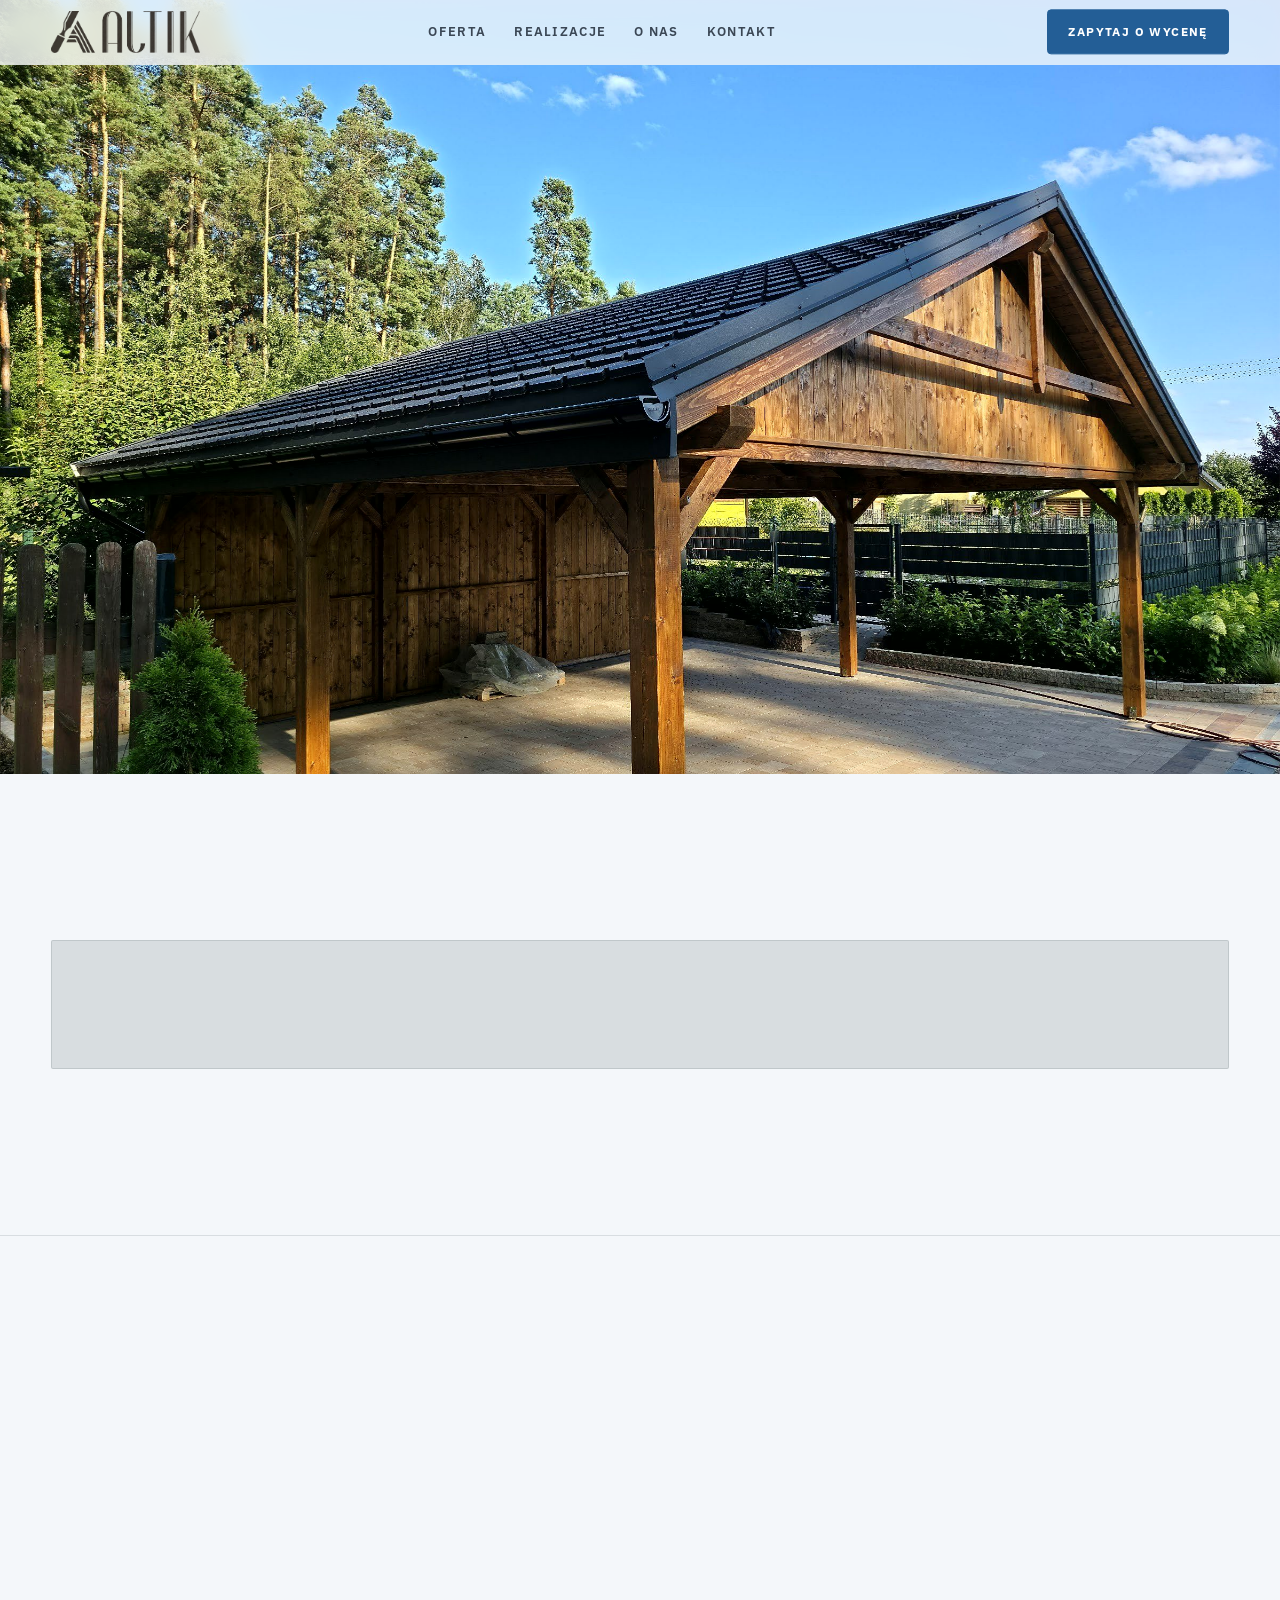
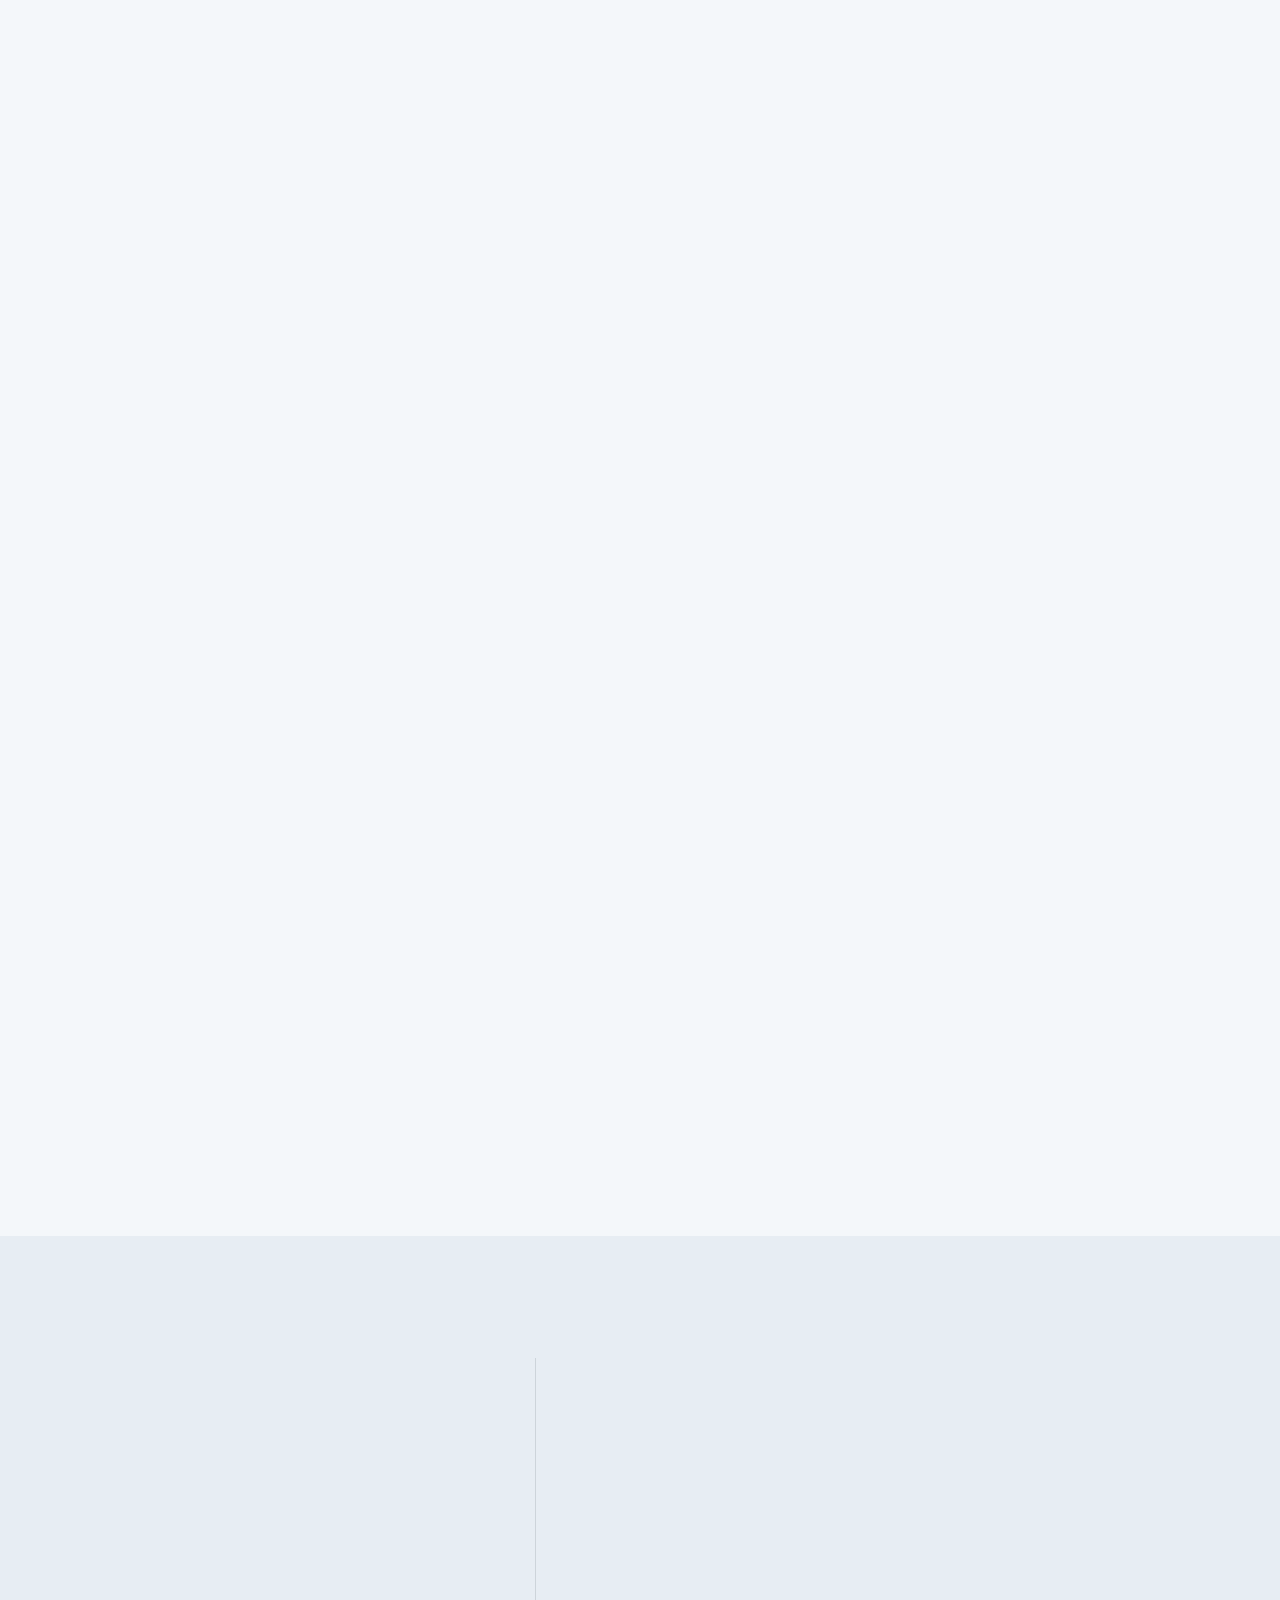
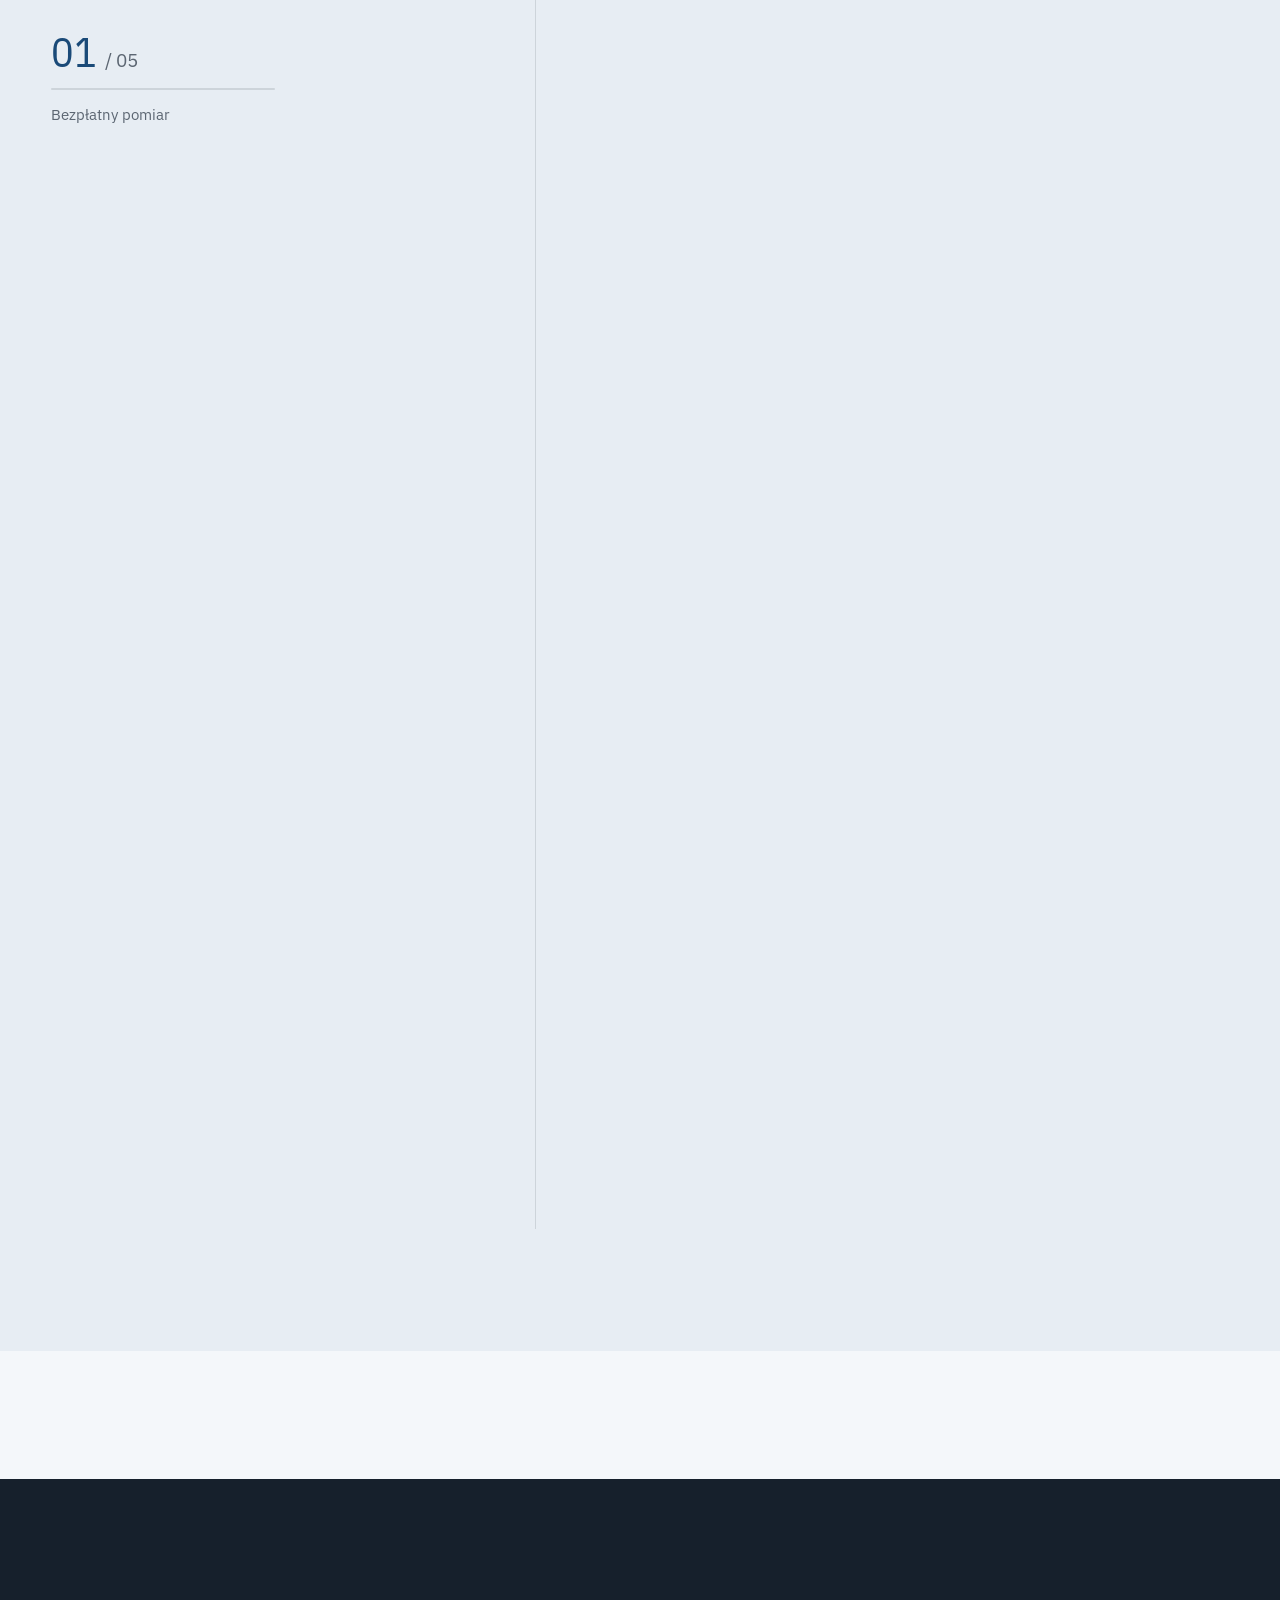
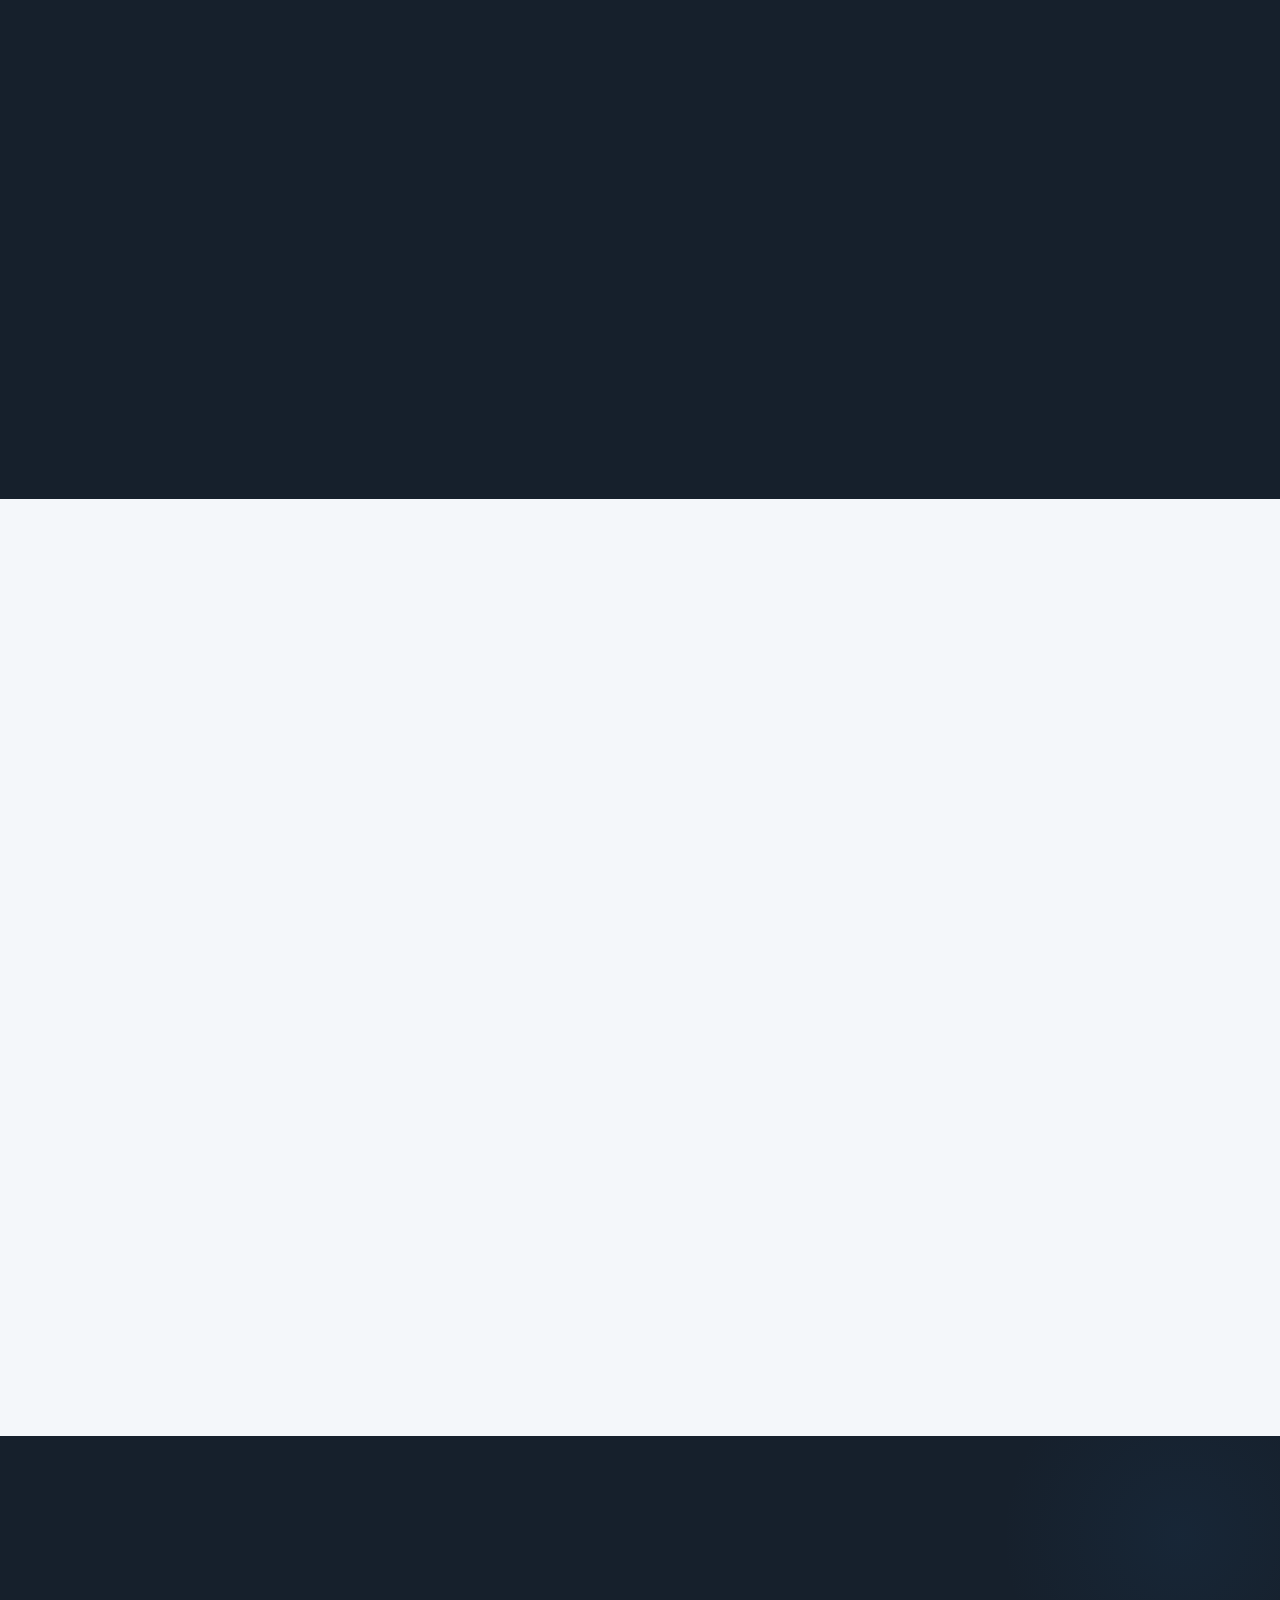
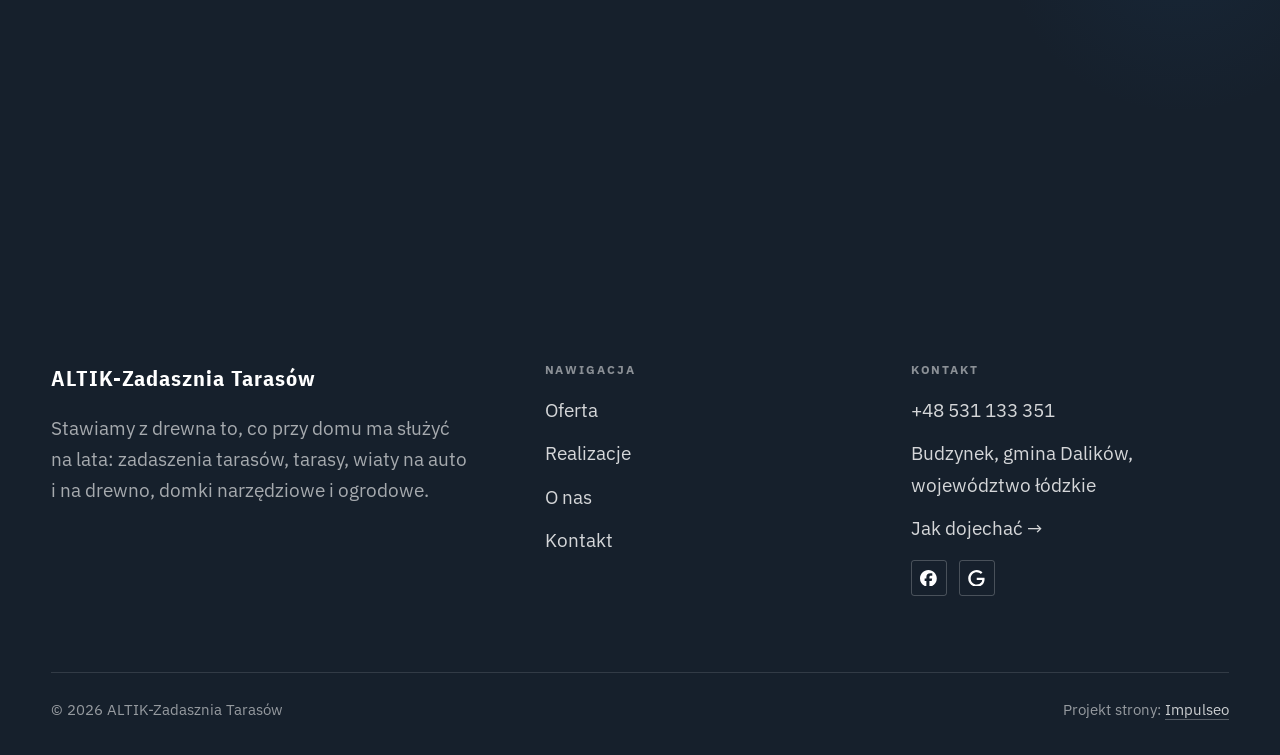
==== index.html @ 8122c3f2 "Strona demo: altik-zadasznia-tarasow" ====
<!DOCTYPE html>
<html lang="pl">
<head>
<meta charset="UTF-8">
<meta name="viewport" content="width=device-width, initial-scale=1.0">
<title>ALTIK-Zadasznia Tarasów - drewniane zadaszenia tarasów, wiaty i domki · Dalików</title>
<meta name="description" content="ALTIK - drewniane zadaszenia tarasów, tarasy, wiaty, domki narzędziowe i ogrodowe. Konstrukcje z drewna stawiane na miejscu. Budzynek, gmina Dalików, województwo łódzkie. Telefon 531 133 351.">
<link rel="canonical" href="https://kris20032.github.io/altik-zadasznia-tarasow/">
<meta name="robots" content="noindex, nofollow">
<meta property="og:type" content="website">
<meta property="og:locale" content="pl_PL">
<meta property="og:site_name" content="ALTIK-Zadasznia Tarasów">
<meta property="og:title" content="ALTIK-Zadasznia Tarasów - drewniane zadaszenia tarasów, wiaty i domki · Dalików">
<meta property="og:description" content="ALTIK - drewniane zadaszenia tarasów, tarasy, wiaty, domki narzędziowe i ogrodowe. Konstrukcje z drewna stawiane na miejscu. Budzynek, gmina Dalików, województwo łódzkie. Telefon 531 133 351.">
<meta property="og:url" content="https://kris20032.github.io/altik-zadasznia-tarasow/">
<meta property="og:image" content="https://kris20032.github.io/altik-zadasznia-tarasow/img/og.jpg">
<meta property="og:image:width" content="1200">
<meta property="og:image:height" content="630">
<meta name="twitter:card" content="summary_large_image">
<script type="application/ld+json">{"@context": "https://schema.org", "@type": "LocalBusiness", "name": "ALTIK-Zadasznia Tarasów", "url": "https://kris20032.github.io/altik-zadasznia-tarasow/", "telephone": "+48531133351", "image": "https://kris20032.github.io/altik-zadasznia-tarasow/img/og.jpg", "areaServed": "Dalików", "sameAs": ["https://www.facebook.com/profile.php?id=61560947844599", "https://www.google.com/maps/place/ALTIK-Zadasznia+Taras%C3%B3w/data=!4m2!3m1!1s0x21ed0c8a15a87baf:0x39200f7d94e8aa89"]}</script>
<link rel="preconnect" href="https://fonts.googleapis.com">
<link rel="preconnect" href="https://fonts.gstatic.com" crossorigin>
<link href="https://fonts.googleapis.com/css2?family=IBM+Plex+Sans+Condensed:wght@500;600;700&family=IBM+Plex+Sans:wght@400;500;600&display=swap" rel="stylesheet">
<link rel="stylesheet" href="assets/styles.css?v=235c1243">
</head>
<body>

<header class="nav">
  <div class="wrap nav-inner">
    <a class="brand brand-has-logo" href="index.html"><img class="brand-logo" src="img/logo.png" alt="ALTIK-Zadasznia Tarasów" width="791" height="224" decoding="async"></a>
    <nav class="nav-links">
      <a href="oferta.html">Oferta</a>
      <a href="realizacje.html">Realizacje</a>
      <a href="o-nas.html">O nas</a>
      <a href="kontakt.html">Kontakt</a>
      <a href="kontakt.html" class="btn btn-accent">Zapytaj o wycenę</a>
    </nav>
    <button class="nav-toggle" aria-label="Menu"><span></span><span></span><span></span></button>
  </div>
</header>

<main>
<section class="hero-dom">
  <img class="hd-bg" src="img/hero.jpg" fetchpriority="high" data-rotate="img/g1.jpg" alt="ALTIK-Zadasznia Tarasów" width="2400" height="1450">
  <div class="wrap">
    <div class="hd-panel reveal">
      <span class="hd-tick" aria-hidden="true"></span>
      <span class="hd-kicker">Konstrukcje drewniane · Dalików</span>
      <h1 class="hd-claim">Drewniane zadaszenia tarasów i wiaty</h1>
      <ul class="hd-tags"><li>Konstrukcje z drewna</li><li>Montaż na miejscu</li><li>Na wymiar</li></ul>
      <div class="hd-actions">
        <a href="kontakt.html" class="btn btn-accent">Zapytaj o wycenę <span class="arr">→</span></a>
        <a href="tel:+48531133351" class="btn btn-ghost">Zadzwoń +48 531 133 351</a>
      </div>
      <p class="hd-rating"><span class="g-badge"><svg class="gb-ico" viewBox="0 0 24 24" width="18" height="18" aria-hidden="true"><path fill="#4285F4" d="M22.56 12.25c0-.78-.07-1.53-.2-2.25H12v4.26h5.92c-.26 1.37-1.04 2.53-2.21 3.31v2.77h3.57c2.08-1.92 3.28-4.74 3.28-8.09z"/><path fill="#34A853" d="M12 23c2.97 0 5.46-.98 7.28-2.66l-3.57-2.77c-.98.66-2.23 1.06-3.71 1.06-2.86 0-5.29-1.93-6.16-4.53H2.18v2.84C3.99 20.53 7.7 23 12 23z"/><path fill="#FBBC05" d="M5.84 14.09c-.22-.66-.35-1.36-.35-2.09s.13-1.43.35-2.09V7.07H2.18C1.43 8.55 1 10.22 1 12s.43 3.45 1.18 4.93l2.85-2.22.81-.62z"/><path fill="#EA4335" d="M12 5.38c1.62 0 3.06.56 4.21 1.64l3.15-3.15C17.45 2.09 14.97 1 12 1 7.7 1 3.99 3.47 2.18 7.07l3.66 2.84c.87-2.6 3.3-4.53 6.16-4.53z"/></svg><b class="gb-ocena">5,0</b><svg class="gb-stars" viewBox="0 0 90 18" width="74" height="14.8" aria-hidden="true"><g fill="currentColor" opacity=".26"><path transform="translate(0,0)" d="M9 1.6l2.2 4.46 4.92.72-3.56 3.47.84 4.9L9 12.74l-4.4 2.31.84-4.9L1.88 6.68l4.92-.72L9 1.6Z"/><path transform="translate(18,0)" d="M9 1.6l2.2 4.46 4.92.72-3.56 3.47.84 4.9L9 12.74l-4.4 2.31.84-4.9L1.88 6.68l4.92-.72L9 1.6Z"/><path transform="translate(36,0)" d="M9 1.6l2.2 4.46 4.92.72-3.56 3.47.84 4.9L9 12.74l-4.4 2.31.84-4.9L1.88 6.68l4.92-.72L9 1.6Z"/><path transform="translate(54,0)" d="M9 1.6l2.2 4.46 4.92.72-3.56 3.47.84 4.9L9 12.74l-4.4 2.31.84-4.9L1.88 6.68l4.92-.72L9 1.6Z"/><path transform="translate(72,0)" d="M9 1.6l2.2 4.46 4.92.72-3.56 3.47.84 4.9L9 12.74l-4.4 2.31.84-4.9L1.88 6.68l4.92-.72L9 1.6Z"/></g><clipPath id="gs1000"><rect x="0" y="0" width="90.0" height="18"/></clipPath><g fill="#FBBC04" clip-path="url(#gs1000)"><path transform="translate(0,0)" d="M9 1.6l2.2 4.46 4.92.72-3.56 3.47.84 4.9L9 12.74l-4.4 2.31.84-4.9L1.88 6.68l4.92-.72L9 1.6Z"/><path transform="translate(18,0)" d="M9 1.6l2.2 4.46 4.92.72-3.56 3.47.84 4.9L9 12.74l-4.4 2.31.84-4.9L1.88 6.68l4.92-.72L9 1.6Z"/><path transform="translate(36,0)" d="M9 1.6l2.2 4.46 4.92.72-3.56 3.47.84 4.9L9 12.74l-4.4 2.31.84-4.9L1.88 6.68l4.92-.72L9 1.6Z"/><path transform="translate(54,0)" d="M9 1.6l2.2 4.46 4.92.72-3.56 3.47.84 4.9L9 12.74l-4.4 2.31.84-4.9L1.88 6.68l4.92-.72L9 1.6Z"/><path transform="translate(72,0)" d="M9 1.6l2.2 4.46 4.92.72-3.56 3.47.84 4.9L9 12.74l-4.4 2.31.84-4.9L1.88 6.68l4.92-.72L9 1.6Z"/></g></svg><span class="gb-txt">w Google</span></span></p>
    </div>
  </div>
</section>
<section class="dom-statband">
  <div class="wrap">
    <div class="dom-stats">
      <div class="dom-stat reveal"><div class="ds-num">Zadaszenia</div><div class="ds-lab">tarasów i wejść</div></div>
      <div class="dom-stat reveal"><div class="ds-num">Wiaty</div><div class="ds-lab">na auto i drewno</div></div>
      <div class="dom-stat reveal"><div class="ds-num">Domki</div><div class="ds-lab">narzędziowe i ogrodowe</div></div>
      <div class="dom-stat reveal"><div class="ds-num">Tarasy</div><div class="ds-lab">z desek, ze schodami</div></div>
    </div>
  </div>
</section>
<section class="dom-products" id="produkty">
  <div class="wrap">
    <div class="head reveal">
      <span class="eyebrow">Co budujemy</span>
      <h2>Konstrukcje z drewna przy domu i w ogrodzie</h2>
      <p>Każdą konstrukcję robimy na wymiar miejsca: inaczej stawia się zadaszenie przy nowym domu, inaczej przy starszej ścianie. Zadzwoń, opisz, co chcesz osłonić albo postawić, a podpowiemy rozwiązanie i przygotujemy wycenę.</p>
    </div>
    <div class="dom-grid">
      <article class="dom-card reveal">
        <figure class="dom-card__img"><img src="img/g2.jpg" alt="Domki narzędziowe i ogrodowe" loading="lazy" width="1720" height="1260" decoding="async"></figure>
        <div class="dom-card__body">
          <h3 class="dom-card__name">Domki narzędziowe i ogrodowe</h3>
          <p class="dom-card__tag">Drewniane domki z oknem i dwuskrzydłowymi drzwiami, na kostce albo na fundamencie. Miejsce na kosiarkę, rowery i narzędzia.</p>
          <a class="dom-card__link" href="kontakt.html">Zapytaj o wycenę <span class="arr">→</span></a>
        </div>
      </article>
      <article class="dom-card reveal">
        <figure class="dom-card__img"><img src="img/g3.jpg" alt="Zadaszenia tarasów" loading="lazy" width="1800" height="1350" decoding="async"></figure>
        <div class="dom-card__body">
          <h3 class="dom-card__name">Zadaszenia tarasów</h3>
          <p class="dom-card__tag">Drewniana konstrukcja z dachem krytym jak dom albo z pokryciem z poliwęglanu. Z bocznymi ściankami z desek, gdy taras ma być osłonięty od wiatru.</p>
          <a class="dom-card__link" href="kontakt.html">Zapytaj o wycenę <span class="arr">→</span></a>
        </div>
      </article>
      <article class="dom-card reveal">
        <figure class="dom-card__img"><img src="img/g4.jpg" alt="Zadaszenia wejść i schodów" loading="lazy" width="1800" height="1350" decoding="async"></figure>
        <div class="dom-card__body">
          <h3 class="dom-card__name">Zadaszenia wejść i schodów</h3>
          <p class="dom-card__tag">Daszki nad drzwiami i schodami z drewna, z osłoną z desek po bokach.</p>
          <a class="dom-card__link" href="kontakt.html">Zapytaj o wycenę <span class="arr">→</span></a>
        </div>
      </article>
      <article class="dom-card reveal">
        <figure class="dom-card__img"><img src="img/g5.jpg" alt="Pergole z poliwęglanem" loading="lazy" width="1684" height="1212" decoding="async"></figure>
        <div class="dom-card__body">
          <h3 class="dom-card__name">Pergole z poliwęglanem</h3>
          <p class="dom-card__tag">Lekkie drewniane zadaszenia z pokryciem z poliwęglanu, z balustradą z krzyżulców.</p>
          <a class="dom-card__link" href="kontakt.html">Zapytaj o wycenę <span class="arr">→</span></a>
        </div>
      </article>
      <article class="dom-card reveal">
        <figure class="dom-card__img"><img src="img/g6.jpg" alt="Wiaty na auto i na drewno" loading="lazy" width="1720" height="1260" decoding="async"></figure>
        <div class="dom-card__body">
          <h3 class="dom-card__name">Wiaty na auto i na drewno</h3>
          <p class="dom-card__tag">Wiaty dwuspadowe z drewna z pokryciem dachowym dobranym do domu. Także wiaty na drewno przy domku.</p>
          <a class="dom-card__link" href="kontakt.html">Zapytaj o wycenę <span class="arr">→</span></a>
        </div>
      </article>
      <article class="dom-card reveal">
        <figure class="dom-card__img"><img src="img/g7.jpg" alt="Tarasy drewniane" loading="lazy" width="1800" height="1350" decoding="async"></figure>
        <div class="dom-card__body">
          <h3 class="dom-card__name">Tarasy drewniane</h3>
          <p class="dom-card__tag">Tarasy z desek przy domu, ze schodami i balustradą, także razem z zadaszeniem.</p>
          <a class="dom-card__link" href="kontakt.html">Zapytaj o wycenę <span class="arr">→</span></a>
        </div>
      </article>
    </div>
    <div style="margin-top:var(--space-7)" class="reveal"><a href="oferta.html" class="btn btn-ghost">Pełna oferta <span class="arr">→</span></a></div>
  </div>
</section>
<section class="proces proces-os dom">
  <div class="wrap proc-grid">
    <div class="proc-side">
      <div class="head reveal">
        <span class="eyebrow">Jak to działa</span>
        <h2>Od oględzin po montaż na miejscu</h2>
        <p>Pięć kroków, od pierwszego telefonu do gotowej konstrukcji.</p>
      </div>
      <div class="proc-count" aria-hidden="true"><span class="pc-cur">01</span><span class="pc-all">/ 05</span></div>
      <div class="proc-bar" aria-hidden="true"><i></i></div>
      <p class="proc-now" aria-hidden="true">Bezpłatny pomiar</p>
    </div>
    <ol class="proces-line">
      <li class="reveal"><span class="pno">01</span><h3>Telefon i oględziny</h3><p>Opisujesz, co chcesz postawić. Przyjeżdżamy obejrzeć miejsce i zmierzyć.</p></li>
      <li class="reveal"><span class="pno">02</span><h3>Wycena</h3><p>Ustalamy wymiary, pokrycie dachu i kolor drewna. Podajemy cenę i termin.</p></li>
      <li class="reveal"><span class="pno">03</span><h3>Przygotowanie drewna</h3><p>Docinamy słupy, belki i deski pod wymiar konkretnego miejsca.</p></li>
      <li class="reveal"><span class="pno">04</span><h3>Montaż na miejscu</h3><p>Stawiamy konstrukcję u Ciebie: słupy, belki, dach i osłony z desek.</p></li>
      <li class="reveal"><span class="pno">05</span><h3>Odbiór</h3><p>Oglądamy razem gotową konstrukcję i poprawiamy to, co trzeba.</p></li>
    </ol>
  </div>
</section>
<section class="stopklatka" aria-hidden="true">
  <div class="stk-bg" style="background-image:url(img/about.jpg)"></div>
</section>
<section class="opinie">
  <div class="wrap">
    <div class="head center reveal">
      <span class="eyebrow">Opinie</span>
      <h2>Co mówią klienci</h2>
    </div>
    <p class="op-meta reveal"><span class="g-badge"><svg class="gb-ico" viewBox="0 0 24 24" width="18" height="18" aria-hidden="true"><path fill="#4285F4" d="M22.56 12.25c0-.78-.07-1.53-.2-2.25H12v4.26h5.92c-.26 1.37-1.04 2.53-2.21 3.31v2.77h3.57c2.08-1.92 3.28-4.74 3.28-8.09z"/><path fill="#34A853" d="M12 23c2.97 0 5.46-.98 7.28-2.66l-3.57-2.77c-.98.66-2.23 1.06-3.71 1.06-2.86 0-5.29-1.93-6.16-4.53H2.18v2.84C3.99 20.53 7.7 23 12 23z"/><path fill="#FBBC05" d="M5.84 14.09c-.22-.66-.35-1.36-.35-2.09s.13-1.43.35-2.09V7.07H2.18C1.43 8.55 1 10.22 1 12s.43 3.45 1.18 4.93l2.85-2.22.81-.62z"/><path fill="#EA4335" d="M12 5.38c1.62 0 3.06.56 4.21 1.64l3.15-3.15C17.45 2.09 14.97 1 12 1 7.7 1 3.99 3.47 2.18 7.07l3.66 2.84c.87-2.6 3.3-4.53 6.16-4.53z"/></svg><b class="gb-ocena">5,0</b><svg class="gb-stars" viewBox="0 0 90 18" width="74" height="14.8" aria-hidden="true"><g fill="currentColor" opacity=".26"><path transform="translate(0,0)" d="M9 1.6l2.2 4.46 4.92.72-3.56 3.47.84 4.9L9 12.74l-4.4 2.31.84-4.9L1.88 6.68l4.92-.72L9 1.6Z"/><path transform="translate(18,0)" d="M9 1.6l2.2 4.46 4.92.72-3.56 3.47.84 4.9L9 12.74l-4.4 2.31.84-4.9L1.88 6.68l4.92-.72L9 1.6Z"/><path transform="translate(36,0)" d="M9 1.6l2.2 4.46 4.92.72-3.56 3.47.84 4.9L9 12.74l-4.4 2.31.84-4.9L1.88 6.68l4.92-.72L9 1.6Z"/><path transform="translate(54,0)" d="M9 1.6l2.2 4.46 4.92.72-3.56 3.47.84 4.9L9 12.74l-4.4 2.31.84-4.9L1.88 6.68l4.92-.72L9 1.6Z"/><path transform="translate(72,0)" d="M9 1.6l2.2 4.46 4.92.72-3.56 3.47.84 4.9L9 12.74l-4.4 2.31.84-4.9L1.88 6.68l4.92-.72L9 1.6Z"/></g><clipPath id="gs1000"><rect x="0" y="0" width="90.0" height="18"/></clipPath><g fill="#FBBC04" clip-path="url(#gs1000)"><path transform="translate(0,0)" d="M9 1.6l2.2 4.46 4.92.72-3.56 3.47.84 4.9L9 12.74l-4.4 2.31.84-4.9L1.88 6.68l4.92-.72L9 1.6Z"/><path transform="translate(18,0)" d="M9 1.6l2.2 4.46 4.92.72-3.56 3.47.84 4.9L9 12.74l-4.4 2.31.84-4.9L1.88 6.68l4.92-.72L9 1.6Z"/><path transform="translate(36,0)" d="M9 1.6l2.2 4.46 4.92.72-3.56 3.47.84 4.9L9 12.74l-4.4 2.31.84-4.9L1.88 6.68l4.92-.72L9 1.6Z"/><path transform="translate(54,0)" d="M9 1.6l2.2 4.46 4.92.72-3.56 3.47.84 4.9L9 12.74l-4.4 2.31.84-4.9L1.88 6.68l4.92-.72L9 1.6Z"/><path transform="translate(72,0)" d="M9 1.6l2.2 4.46 4.92.72-3.56 3.47.84 4.9L9 12.74l-4.4 2.31.84-4.9L1.88 6.68l4.92-.72L9 1.6Z"/></g></svg><span class="gb-txt">w Google</span></span></p>
    <p class="op-meta reveal"><a class="op-google" href="https://www.google.com/maps/place/ALTIK-Zadasznia+Taras%C3%B3w/data=!4m2!3m1!1s0x21ed0c8a15a87baf:0x39200f7d94e8aa89" target="_blank" rel="noopener"><svg class="op-g-ico" viewBox="0 0 24 24" width="17" height="17" aria-hidden="true"><path fill="#4285F4" d="M22.56 12.25c0-.78-.07-1.53-.2-2.25H12v4.26h5.92c-.26 1.37-1.04 2.53-2.21 3.31v2.77h3.57c2.08-1.92 3.28-4.74 3.28-8.09z"/><path fill="#34A853" d="M12 23c2.97 0 5.46-.98 7.28-2.66l-3.57-2.77c-.98.66-2.23 1.06-3.71 1.06-2.86 0-5.29-1.93-6.16-4.53H2.18v2.84C3.99 20.53 7.7 23 12 23z"/><path fill="#FBBC05" d="M5.84 14.09c-.22-.66-.35-1.36-.35-2.09s.13-1.43.35-2.09V7.07H2.18C1.43 8.55 1 10.22 1 12s.43 3.45 1.18 4.93l2.85-2.22.81-.62z"/><path fill="#EA4335" d="M12 5.38c1.62 0 3.06.56 4.21 1.64l3.15-3.15C17.45 2.09 14.97 1 12 1 7.7 1 3.99 3.47 2.18 7.07l3.66 2.84c.87-2.6 3.3-4.53 6.16-4.53z"/></svg><span>Zobacz opinie w Google</span><span class="arr">→</span></a></p>
    <div class="opinie-grid">
      <figure class="op-card reveal"><span class="op-star"><svg class="ico-star" width="14" height="14" viewBox="0 0 24 24" style="vertical-align:-2px" aria-hidden="true"><path d="M12 2.8l2.85 5.8 6.4.93-4.63 4.5 1.1 6.37L12 17.4l-5.72 3 1.1-6.37-4.63-4.5 6.4-.93L12 2.8Z" fill="currentColor"/></svg><svg class="ico-star" width="14" height="14" viewBox="0 0 24 24" style="vertical-align:-2px" aria-hidden="true"><path d="M12 2.8l2.85 5.8 6.4.93-4.63 4.5 1.1 6.37L12 17.4l-5.72 3 1.1-6.37-4.63-4.5 6.4-.93L12 2.8Z" fill="currentColor"/></svg><svg class="ico-star" width="14" height="14" viewBox="0 0 24 24" style="vertical-align:-2px" aria-hidden="true"><path d="M12 2.8l2.85 5.8 6.4.93-4.63 4.5 1.1 6.37L12 17.4l-5.72 3 1.1-6.37-4.63-4.5 6.4-.93L12 2.8Z" fill="currentColor"/></svg><svg class="ico-star" width="14" height="14" viewBox="0 0 24 24" style="vertical-align:-2px" aria-hidden="true"><path d="M12 2.8l2.85 5.8 6.4.93-4.63 4.5 1.1 6.37L12 17.4l-5.72 3 1.1-6.37-4.63-4.5 6.4-.93L12 2.8Z" fill="currentColor"/></svg><svg class="ico-star" width="14" height="14" viewBox="0 0 24 24" style="vertical-align:-2px" aria-hidden="true"><path d="M12 2.8l2.85 5.8 6.4.93-4.63 4.5 1.1 6.37L12 17.4l-5.72 3 1.1-6.37-4.63-4.5 6.4-.93L12 2.8Z" fill="currentColor"/></svg></span><blockquote>Wykonane zadaszenie prezentuje się bardzo estetycznie i w pełni spełnia nasze oczekiwania. Praca została wykonana starannie, schludnie i z dużą dbałością o każdy detal. Współpraca przebiegła sprawnie i profesjonalnie, a efekt końcowy jest naprawdę świetny.</blockquote><span class="op-autor">Michael</span></figure>
    </div>
  </div>
</section>
<section class="cta">
  <div class="wrap">
    <div class="reveal">
      <span class="eyebrow">Współpraca</span>
      <h2>Zapytaj o wycenę albo umów oględziny.</h2>
      <p>Napisz lub zadzwoń - doradzimy dobór, zmierzymy u Ciebie i podamy jasną cenę. Bez zobowiązań.</p>
    </div>
    <div class="cta-actions reveal">
      <a href="kontakt.html" class="btn btn-light">Zapytaj o wycenę <span class="arr">→</span></a>
      <a href="tel:+48531133351" class="btn btn-ghost btn-ghost-cta">+48 531 133 351</a>
    </div>
  </div>
</section>
</main>

<footer>
  <div class="wrap">
    <div class="foot-grid">
      <div class="foot-brand">
        <div class="name">ALTIK-Zadasznia Tarasów</div>
        <p>Stawiamy z drewna to, co przy domu ma służyć na lata: zadaszenia tarasów, tarasy, wiaty na auto i na drewno, domki narzędziowe i ogrodowe.</p>
      </div>
      <div class="foot-col">
        <h4>Nawigacja</h4>
        <a href="oferta.html">Oferta</a>
        <a href="realizacje.html">Realizacje</a>
        <a href="o-nas.html">O nas</a>
        <a href="kontakt.html">Kontakt</a>
      </div>
      <div class="foot-col">
        <h4>Kontakt</h4>
        <a href="tel:+48531133351">+48 531 133 351</a>
        <p>Budzynek, gmina Dalików, województwo łódzkie</p>
        <a href="https://www.google.com/maps/place/ALTIK-Zadasznia+Taras%C3%B3w/data=!4m2!3m1!1s0x21ed0c8a15a87baf:0x39200f7d94e8aa89" target="_blank" rel="noopener">Jak dojechać →</a>
      <div class="foot-soc">
        <a class="soc" href="https://www.facebook.com/profile.php?id=61560947844599" target="_blank" rel="noopener" aria-label="Facebook - ALTIK-Zadasznia Tarasów"><svg viewBox="0 0 24 24" aria-hidden="true" focusable="false"><path d="M9.101 23.691v-7.98H6.627v-3.667h2.474v-1.58c0-4.085 1.848-5.978 5.858-5.978.401 0 .955.042 1.468.103a8.68 8.68 0 0 1 1.141.195v3.325a8.623 8.623 0 0 0-.653-.036 26.805 26.805 0 0 0-.733-.009c-.707 0-1.259.096-1.675.309a1.686 1.686 0 0 0-.679.622c-.258.42-.374.995-.374 1.752v1.297h3.919l-.386 2.103-.287 1.564h-3.246v8.245C19.396 23.238 24 18.179 24 12.044c0-6.627-5.373-12-12-12s-12 5.373-12 12c0 5.628 3.874 10.35 9.101 11.647Z" fill="currentColor"/></svg></a>
        <a class="soc" href="https://www.google.com/maps/place/ALTIK-Zadasznia+Taras%C3%B3w/data=!4m2!3m1!1s0x21ed0c8a15a87baf:0x39200f7d94e8aa89" target="_blank" rel="noopener" aria-label="Google - ALTIK-Zadasznia Tarasów"><svg viewBox="0 0 24 24" aria-hidden="true" focusable="false"><path d="M12.48 10.92v3.28h7.84c-.24 1.84-.853 3.187-1.787 4.133-1.147 1.147-2.933 2.4-6.053 2.4-4.827 0-8.6-3.893-8.6-8.72s3.773-8.72 8.6-8.72c2.6 0 4.507 1.027 5.907 2.347l2.307-2.307C18.747 1.44 16.133 0 12.48 0 5.867 0 .307 5.387.307 12s5.56 12 12.173 12c3.573 0 6.267-1.173 8.373-3.36 2.16-2.16 2.84-5.213 2.84-7.667 0-.76-.053-1.467-.173-2.053H12.48z" fill="currentColor"/></svg></a>
      </div>
      </div>
    </div>
    <div class="foot-bot">
      <span>© 2026 ALTIK-Zadasznia Tarasów</span>
      <span>Projekt strony: <a class="foot-credit" href="https://impulseo.pl" target="_blank" rel="noopener">Impulseo</a></span>
    </div>
  </div>
</footer>
<div class="sticky-reserve"><a class="sr-book" href="kontakt.html">Zapytaj o wycenę</a><a class="sr-call" href="tel:+48531133351" aria-label="Zadzwoń"><svg class="ico-tel" width="16" height="16" viewBox="0 0 24 24" fill="none" aria-hidden="true"><path d="M6.6 10.8a15.5 15.5 0 0 0 6.6 6.6l2.2-2.2a1 1 0 0 1 1-.24 11.4 11.4 0 0 0 3.6.58 1 1 0 0 1 1 1V20a1 1 0 0 1-1 1A17 17 0 0 1 3 4a1 1 0 0 1 1-1h3.5a1 1 0 0 1 1 1c0 1.25.2 2.46.58 3.6a1 1 0 0 1-.25 1l-2.23 2.2Z" fill="currentColor"/></svg></a></div>
<div class="demo-wazne" data-do="2026-11-19" data-cykl="3" hidden><svg class="dw-ico" width="13" height="13" viewBox="0 0 24 24" fill="none" aria-hidden="true"><circle cx="12" cy="12" r="8.6" stroke="currentColor" stroke-width="1.8"/><path d="M12 7.2V12l3.3 2" stroke="currentColor" stroke-width="1.8" stroke-linecap="round"/></svg><span class="dw-txt"></span></div>

<script src="assets/main.js"></script>
</body>
</html>
---- assets/styles.css ----
/* ============================================================
   STOLBASZ — premium, architektoniczny B2B fit-out
   Jasna paleta, zero brązu. System wg premium-web-craft.
   Projekt strony: Impulseo (impulseo.pl)
   ============================================================ */

:root{
  /* PALETA — jasna, architektoniczna, chłodna */
  --paper:#F4F7FA;          /* główne tło */
  --paper-2:#E7EDF3;        /* sekcje alternatywne (chłodny jasny szary) */
  --paper-3:#E7EDF3;        /* delikatne wypełnienia */
  --ink:#16202C;            /* tekst główny — chłodny grafit */
  --ink-soft:#3A4654;       /* nagłówki drugorzędne */
  --muted:#5C6672;          /* tekst poboczny */
  --line:rgba(22,32,44,.12);/* hairline */
  --accent:#235E96;         /* stonowany petrol-slate — jedyny akcent */
  --accent-d:#1A4A78;
  --accent-soft:rgba(35,94,150,.10);
  --dark:#16202C;           /* sekcje ciemne (stopka/CTA) */

  /* HOVER ZDJĘĆ — JEDEN standard dla całego silnika (decyzja K. 04.08.2026, artefakt z wariantami).
     AKTUALNE (K.+Szymon 09.08.2026, wybór z artefaktu 6 wariantów): zoom 1.05 przy 1.4s -
     przy tak długim czasie mocniejszy kadr NIE skacze, tylko „oddycha". Poprzedni standard
     (1.02 / .55s z 04.08) odbierany jako dynamiczny i szybki.
     Spoczynek lekko przygaszony, ale TYLKO tam, gdzie jest mysz (@media hover:hover) —
     na telefonie zdjęcia zostają w pełnej jasności. */
  --img-zoom:1.05;                   /* K.+Szymon 09.08: wariant F z artefaktu porównawczego */
  --img-rest:brightness(.95) saturate(.99);
  --img-hot:brightness(1.06) saturate(1.05);
  --img-dur:1.4s;                    /* K.+Szymon 09.08 (wariant F): powoli = elegancko */
  --img-ease:cubic-bezier(.16,.84,.44,1);  /* miękki ogon, efekt „oddychania" */

  /* ODSTĘPY — skala 4/8 */
  --space-1:4px; --space-2:8px; --space-3:12px; --space-4:16px; --space-5:24px;
  --space-6:32px; --space-7:48px; --space-8:64px; --space-9:96px; --space-10:128px;

  /* TYPOGRAFIA — fluid clamp() (skala podbita 16.07.2026: większe, czytelniejsze litery — uwaga Adama) */
  --text-sm:clamp(.9rem,.87rem + .12vw,1rem);
  --text-base:clamp(1.08rem,1.04rem + .18vw,1.2rem);
  --text-lg:clamp(1.24rem,1.15rem + .34vw,1.44rem);
  --text-h3:clamp(1.34rem,1.22rem + .55vw,1.66rem);
  --text-h2:clamp(2.1rem,1.66rem + 2.1vw,3.1rem);
  --text-h1:clamp(2.9rem,2.1rem + 4vw,5.1rem);

  /* PROMIENIE — architektoniczne, raczej ostre */
  --r-sm:3px; --r-md:6px; --r-lg:10px;

  /* RUCH */
  --ease:cubic-bezier(.25,.46,.45,.94); --dur:.24s;

  /* CIENIE — miękkie, warstwowe */
  --sh-sm:0 1px 2px rgba(16,24,32,.04), 0 2px 8px rgba(16,24,32,.05);
  --sh-md:0 2px 6px rgba(16,24,32,.05), 0 12px 28px -8px rgba(16,24,32,.12);
  --sh-lg:0 6px 14px rgba(16,24,32,.07), 0 26px 56px -18px rgba(16,24,32,.22);

  --hairline:1px solid var(--line);

  --font-display:'IBM Plex Sans Condensed','IBM Plex Sans',sans-serif;
  --font-body:'IBM Plex Sans',sans-serif;
}

*{box-sizing:border-box;margin:0;padding:0}
html{scroll-behavior:smooth}
body{
  font-family:var(--font-body);
  font-size:var(--text-base);
  line-height:1.65;
  color:var(--ink);
  background:var(--paper);
  -webkit-font-smoothing:antialiased;
  text-rendering:optimizeLegibility;
}
img{max-width:100%;height:auto;display:block}  /* height:auto = width/height z atrybutów trzyma proporcje (TOP#12) */
a{color:inherit;text-decoration:none}

.wrap{width:min(92%,1180px);margin-inline:auto}
section{padding-block:clamp(52px,6.5vw,96px)}

h1,h2,h3{font-family:var(--font-display);font-weight:700;line-height:1.08;letter-spacing:-.02em;color:var(--ink)}
h1{font-size:var(--text-h1);letter-spacing:-.035em}
h2{font-size:var(--text-h2);letter-spacing:-.025em}
h3{font-size:var(--text-h3)}
/* MIARA — długość wiersza. WCAG 2.2 SC 1.4.8: max 80 znaków; Butterick: 45–90.
   68ch daje realnie 72–78 znaków polskiego tekstu, czyli z zapasem pod granicą.
   Wcześniej limit miał TYLKO <p> — <li>, <blockquote> i <dd> nie miały żadnego,
   i to jedyny powód, dla którego 23 bloki na dwóch oddanych stronach jadą po
   83–106 znaków w wierszu (pomiar 07.08.2026, bramka `miara`).
   ⚠️ Listy i definicje ograniczamy TYLKO bez klasy: `ul`/`ol` z klasą to u nas
   układ (siatki kafli, menu), a nie tekst ciągły — tam miarę wyznacza układ. */
/* 60ch, nie 68ch (K. 10.08): po zmianie fontów na węższe kroje (DM Sans i spółka)
   w 68ch mieściło się ~90 znaków - bramka pikselowa słusznie zgłaszała przekroczenie
   granicy 80. Pomiar na żywej przeglądarce: 60ch = 90 znaków, 53ch = ~78 znaków, czyli normę WCAG 1.4.8. */
:root{ --miara:53ch }
p{max-width:min(100%,var(--miara))}
blockquote,
ul:not([class])>li, ol:not([class])>li,
dl:not([class])>dd{max-width:min(100%,var(--miara))}

/* ⚠️ Świadomie BEZ wyjątku `.tile p,.card p,.svc p{max-width:none}`, choć nasuwa się sam:
   te akapity BYŁY już ograniczone (stare `p{max-width:65ch}`), więc „wyjątek" nie odblokowałby
   niczego nowego — tylko ROZLUŹNIŁ stan sprzed zmiany na wszystkich demach naraz.
   `figcaption` żadna z reguł wyżej nie dotyczy, więc też nie potrzebuje zwolnienia. */

/* ŁAMANIE. `balance` wyrównuje długości wierszy w nagłówku, `pretty` pilnuje ostatniego
   wiersza akapitu, żeby nie został w nim jeden wyraz. Obsługiwane od Chrome 117 /
   Safari 17.5; starsze przeglądarki po prostu ignorują tę własność.
   `text-wrap:pretty` nie występowało dotąd ANI RAZ w silniku ani w repo klientów. */
h1,h2,h3,.lead,.lede{text-wrap:balance}
p,li,blockquote,dd{text-wrap:pretty}

.eyebrow{
  font-family:var(--font-body);
  font-size:var(--text-sm);
  font-weight:600;
  letter-spacing:.18em;
  text-transform:uppercase;
  color:var(--accent);
  display:inline-flex;align-items:center;gap:var(--space-3);
}
/* flex:none + margin-top = kreska trzyma się PIERWSZEJ linii. Wcześniej align-items:center
   centrowało ją względem całego bloku i przy zawinięciu (długi kicker typu
   „…WNĘTRZ · LESZNO · OD 2019") druga linia lądowała z brzydkim wcięciem. */
.eyebrow{align-items:flex-start}
.eyebrow>*,.eyebrow{text-wrap:balance}   /* dlugi kicker lamal sie na sierote typu samo „2019" w drugiej linii */
.eyebrow::before{content:"";width:28px;height:1px;background:var(--accent);display:inline-block;flex:none;margin-top:.62em}

.muted{color:var(--muted)}
.lead{font-size:var(--text-lg);line-height:1.55;color:var(--ink-soft);max-width:50ch}

/* ---------- BUTTONS ---------- */
.btn{
  display:inline-flex;align-items:center;gap:var(--space-2);
  font-weight:600;font-size:var(--text-sm);letter-spacing:.02em;
  padding:var(--space-4) var(--space-6);
  border-radius:var(--r-sm);
  transition:transform var(--dur) var(--ease),box-shadow var(--dur) var(--ease),background var(--dur) var(--ease);
  cursor:pointer;border:1px solid transparent;
}
.btn-accent{background:var(--accent);color:#fff;box-shadow:var(--sh-sm)}
.btn-accent:hover{background:var(--accent-d);transform:translateY(-2px);box-shadow:var(--sh-md)}
.btn-accent:active{transform:translateY(0);box-shadow:var(--sh-sm)}
.btn-ghost{background:transparent;color:var(--ink);border-color:var(--line)}
.btn-ghost:hover{border-color:var(--accent);color:var(--accent);transform:translateY(-2px)}
.btn-light{background:#fff;color:var(--ink);box-shadow:var(--sh-sm)}
.btn-light:hover{transform:translateY(-2px);box-shadow:var(--sh-md)}
.btn .arr{transition:transform var(--dur) var(--ease)}
.btn:hover .arr{transform:translateX(4px)}

/* ---------- NAV ---------- */
.nav{
  position:sticky;top:0;z-index:50;
  background:color-mix(in srgb,var(--paper) 88%,transparent);
  backdrop-filter:saturate(140%) blur(10px);
  border-bottom:var(--hairline);
}
.nav-inner{display:flex;align-items:center;justify-content:space-between;gap:var(--space-5);height:72px}
/* ANTY-NACHODZENIE (K. 05.08.2026): długa nazwa firmy + przycisk z pełnym numerem nie mieściły się w pasku
   i flex ściskał linki PONIŻEJ ich treści - "Kontakt" wchodził na ramkę "Zadzwoń +48 ...". Teraz ustępuje
   nazwa marki (skrót wielokropkiem), a menu i przycisk nigdy się nie kurczą ani nie zachodzą na siebie. */
.brand{display:flex;flex-direction:column;line-height:1;min-width:0;flex:0 1 auto}
.brand .name{font-family:var(--font-display);font-weight:800;font-size:1.35rem;letter-spacing:.04em;white-space:nowrap;overflow:hidden;text-overflow:ellipsis}
.brand .sub{font-size:.62rem;letter-spacing:.34em;text-transform:uppercase;color:var(--muted);margin-top:5px;white-space:nowrap;overflow:hidden;text-overflow:ellipsis}
.nav-links{display:flex;align-items:center;gap:var(--space-6);flex:0 0 auto}
.nav-links a{font-size:var(--text-sm);font-weight:500;color:var(--ink-soft);position:relative;padding-block:4px;white-space:nowrap;transition:color var(--dur) var(--ease)}
.nav-links a::after{content:"";position:absolute;left:0;bottom:0;width:0;height:1.5px;background:var(--accent);transition:width var(--dur) var(--ease)}
.nav-links a:hover,.nav-links a.active{color:var(--ink)}
.nav-links a:hover::after,.nav-links a.active::after{width:100%}
.nav-links .btn{padding:var(--space-2) var(--space-5)}
/* przyciski w nav: właściwy kolor (przebij .nav-links a) + bez podkreślenia */
.nav-links a.btn-accent{color:#fff}
.nav-links a.btn-ghost,.nav-links a.btn-light{color:var(--ink)}
/* CTA w pasku: NIE podkreślenie spod linków menu, ale ten sam przelatujący błysk,
   co na wszystkich innych przyciskach (zgłoszenie K. 13.08.2026 - „na hero jest efekt
   światła przechodzącego przez przycisk, na navbarze go nie ma, a mają być identyczne").
   Reguła `.nav-links a::after` jest silniejsza od `.btn::after`, więc trzeba jej
   geometrię wyzerować i wpisać połysk z nazwy - samo `display:none` gasiło efekt. */
.nav-links a.btn::after{
  display:block;content:"";position:absolute;inset:0;z-index:-1;pointer-events:none;
  width:auto;height:auto;border-radius:inherit;   /* kasuje geometrię podkreślenia (width:0;height:1.5px) */
  background:linear-gradient(100deg,transparent 32%,rgba(255,255,255,.20) 50%,transparent 68%);
  translate:-120% 0}
@media (prefers-reduced-motion:no-preference){
  .nav-links a.btn:hover::after{translate:120% 0;transition:translate .75s var(--mt-ease,cubic-bezier(.16,.84,.44,1))}
}
.nav-toggle{display:none;background:none;border:none;cursor:pointer;flex-direction:column;gap:5px;padding:8px}
.nav-toggle span{width:24px;height:2px;background:var(--ink);transition:var(--dur)}
/* Ciasny zakres MIĘDZY menu mobilnym a pełnym pulpitem: zbijamy odstępy i nazwę marki,
   żeby wszystko zmieściło się naturalnie, zanim w ogóle dojdzie do skracania wielokropkiem. */
@media(max-width:1280px) and (min-width:921px){
  .nav-links{gap:var(--space-4)}
  .nav-links .btn{padding:var(--space-2) var(--space-4)}
  .brand .name{font-size:1.15rem}
}

/* ---------- HERO (split) ---------- */
.hero{position:relative;overflow:hidden;border-bottom:var(--hairline)}
.hero-grid{display:grid;grid-template-columns:1.05fr .95fr;gap:clamp(24px,4vw,60px);align-items:center;
  padding-block:clamp(36px,4.5vw,64px)}
.hero-copy .eyebrow{margin-bottom:var(--space-5)}
.hero-copy h1{margin-bottom:var(--space-5)}
.hero-copy .lead{margin-bottom:var(--space-7)}
.hero-actions{display:flex;flex-wrap:wrap;gap:var(--space-4)}
.hero-art{position:relative;aspect-ratio:4/3;border-radius:var(--r-lg);overflow:hidden;box-shadow:var(--sh-lg)}
.hero-art img{width:100%;height:100%;object-fit:cover}
.hero-art::after{content:"";position:absolute;inset:0;background:linear-gradient(180deg,transparent 55%,rgba(18,24,28,.28))}
.hero-badge{position:absolute;left:var(--space-5);bottom:var(--space-5);z-index:2;
  background:rgba(252,252,251,.94);backdrop-filter:blur(4px);
  border-radius:var(--r-md);padding:var(--space-4) var(--space-5);box-shadow:var(--sh-md);max-width:78%}
.hero-badge strong{display:block;font-family:var(--font-display);font-size:1rem;letter-spacing:-.01em}
.hero-badge span{font-size:var(--text-sm);color:var(--muted)}

/* ---------- HERO duży / kinowy (strona główna) ---------- */
.hero-cine{position:relative;min-height:clamp(560px,82vh,840px);min-height:clamp(560px,82svh,840px);display:flex;align-items:center;overflow:hidden;border-bottom:var(--hairline)}
.hero-cine>img{position:absolute;inset:0;width:100%;height:100%;object-fit:cover;z-index:0}
.hero-cine::after{content:"";position:absolute;inset:0;z-index:1;
  background:linear-gradient(95deg,rgba(13,18,23,.86) 0%,rgba(13,18,23,.64) 32%,rgba(13,18,23,.24) 62%,rgba(13,18,23,.04) 100%)}
.hero-cine .wrap{position:relative;z-index:2;padding-block:var(--space-8)}
.hero-cine .hero-copy{max-width:660px}
.hero-cine .eyebrow{color:#fff;margin-bottom:var(--space-5)}
.hero-cine .eyebrow::before{background:#fff}
.hero-cine h1{color:#fff;margin-bottom:var(--space-5);font-size:clamp(2.9rem,2rem + 4.4vw,5.2rem);text-wrap:balance}
.hero-cine .lead{color:rgba(255,255,255,.92);max-width:48ch;margin-bottom:var(--space-7)}
.hero-cine .hero-actions{display:flex;flex-wrap:wrap;gap:var(--space-4)}
/* NISKIE OKNO (laptop z dokiem i paskami przeglądarki ma ~700-780 px wysokości widoku):
   H1 do 5.2rem + długi lead nie mieściły się i przyciski wypadały POD krawędź ekranu -
   klient widział stronę bez ani jednego CTA. Skalujemy w dół, zamiast przycinać treść. */
@media(min-width:821px) and (max-height:820px){
  .hero-cine{min-height:clamp(520px,94svh,780px)}
  .hero-cine .wrap{padding-block:var(--space-6)}
  .hero-cine h1{font-size:clamp(2.2rem,1.5rem + 2.6vw,3.6rem);margin-bottom:var(--space-4)}
  .hero-cine .eyebrow{margin-bottom:var(--space-4)}
  .hero-cine .lead{margin-bottom:var(--space-5);max-width:44ch}
}
@media(max-width:680px){
  .hero-cine{min-height:clamp(520px,76vh,640px);min-height:clamp(520px,76svh,640px);align-items:flex-end}
  .hero-cine::after{background:linear-gradient(0deg,rgba(13,18,23,.9) 6%,rgba(13,18,23,.45) 55%,rgba(13,18,23,.25) 100%)}
  .hero-cine .wrap{padding-bottom:var(--space-9)}
  /* TELEFON (~90% oglądających): lead potrafił zająć 8 linii i zepchnąć CTA poza pierwszy ekran.
     Zwężamy interlinię i skalę - treści nie ucinamy, bo to ona sprzedaje. */
  .hero-cine .lead{font-size:.98rem;line-height:1.5;margin-bottom:var(--space-5)}
  .hero-cine .eyebrow{font-size:.72rem;letter-spacing:.13em;margin-bottom:var(--space-4)}
  .hero-cine .eyebrow::before{width:20px}
  .hero-cine h1{margin-bottom:var(--space-4)}
}

/* full-bleed hero variant (podstrony) */
.pagehead{position:relative;min-height:46vh;min-height:46svh;display:flex;align-items:flex-end;overflow:hidden;border-bottom:var(--hairline)}
.pagehead img{position:absolute;inset:0;width:100%;height:100%;object-fit:cover}
/* 10.08.2026 (decyzja K.): mocniejsze przyciemnienie + cień pod tekstem. Bramka mierzyła na
   nagłówkach podstron 3,38-3,43:1 przy wymaganych 4,5 — jasne zdjęcie (hala, śnieg, niebo)
   podchodziło pod biały tekst. Zdjęcia klientów są różne, więc kontrast musi dawać WARSTWA,
   a nie szczęśliwy dobór kadru. */
.pagehead::after{content:"";position:absolute;inset:0;background:linear-gradient(180deg,rgba(18,24,28,.40),rgba(18,24,28,.76))}
.pagehead .wrap{position:relative;z-index:2;padding-block:var(--space-9);color:#fff}
.pagehead h1{color:#fff;max-width:18ch;text-shadow:0 2px 16px rgba(0,0,0,.55)}
.pagehead .eyebrow{color:#fff}
.pagehead .eyebrow::before{background:#fff}
.pagehead p{color:rgba(255,255,255,.92);margin-top:var(--space-4);max-width:54ch;text-shadow:0 1px 12px rgba(0,0,0,.5)}

/* ---------- STRIP (pasek skrótów / liczby) ---------- */
.strip{background:var(--dark);color:#fff}
/* PASEK HASEŁ — standard 04.08.2026 (decyzja K.): 5 haseł w JEDNYM rzędzie, tekst WYŚRODKOWANY,
   węższe marginesy boczne niż reszta strony (pasek ma iść szerzej), równe wysokości kolumn. */
.strip .wrap{width:min(96%,1440px);display:grid;grid-template-columns:repeat(5,1fr);
  gap:var(--space-5);padding-block:var(--space-7);align-items:stretch}
.strip .item .k{font-family:var(--font-display);font-size:clamp(1.05rem,.82rem + .85vw,1.55rem);
  font-weight:800;letter-spacing:-.02em;color:#fff;line-height:1.18;text-wrap:balance}
.strip .item .v{font-size:var(--text-sm);color:rgba(255,255,255,.66);margin-top:var(--space-2);line-height:1.4}
.strip .item{border-left:2px solid var(--accent);padding-inline:var(--space-4);
  text-align:center;display:flex;flex-direction:column;justify-content:center}
/* liczba kolumn = liczba haseł, żeby ostatnie nie zostawało samo w drugim rzędzie.
   Klasę n-N nadaje multipage.py; domyślnie (bez klasy) pasek jest 5-kolumnowy. */
.strip.n-2 .wrap{grid-template-columns:repeat(2,1fr)}
.strip.n-3 .wrap{grid-template-columns:repeat(3,1fr)}
.strip.n-4 .wrap{grid-template-columns:repeat(4,1fr);gap:var(--space-6)}
.strip.n-4 .item .k{font-size:clamp(1.3rem,1rem + 1.1vw,2rem)}
.strip.n-6 .wrap{grid-template-columns:repeat(6,1fr);gap:var(--space-4)}
.strip.n-6 .item .k{font-size:clamp(.98rem,.8rem + .7vw,1.35rem)}
/* równe łamanie: zamiast "długa linia + jedno słowo" obie linie zbliżonej długości */
.strip .item .k{text-wrap:balance}

/* ---------- SECTION HEAD ---------- */
.head{max-width:48rem;margin-bottom:var(--space-8)}
.head.center{margin-inline:auto;text-align:center}
.head .eyebrow{margin-bottom:var(--space-4)}
.head h2{margin-bottom:var(--space-4)}
.head p{color:var(--muted);font-size:var(--text-lg);line-height:1.55}
.head.center p{margin-inline:auto}

/* ---------- INTRO SPLIT ---------- */
.split{display:grid;grid-template-columns:.92fr 1.08fr;gap:clamp(28px,5vw,80px);align-items:center}
.split.rev{grid-template-columns:1.08fr .92fr}
.split.rev .split-art{order:-1}
.split-art{position:relative;aspect-ratio:5/4;border-radius:var(--r-lg);overflow:hidden;box-shadow:var(--sh-lg)}
.split-art img{width:100%;height:100%;object-fit:cover}
.split-copy h2{margin-bottom:var(--space-5)}
.split-copy p+p{margin-top:var(--space-4)}
.split-copy .btn{margin-top:var(--space-6)}

/* ---------- SERVICES (zakres) ---------- */
.svc-grid{display:grid;grid-template-columns:repeat(auto-fit,minmax(280px,1fr));gap:var(--space-5)}
.svc{background:#fff;border:var(--hairline);border-radius:var(--r-md);padding:var(--space-7) var(--space-6);
  transition:transform var(--dur) var(--ease),box-shadow var(--dur) var(--ease),border-color var(--dur) var(--ease);
  position:relative;overflow:hidden}
.svc::before{content:"";position:absolute;left:0;top:0;width:3px;height:0;background:var(--accent);transition:height var(--dur) var(--ease)}
.svc:hover{transform:translateY(-4px);box-shadow:var(--sh-md);border-color:transparent}
.svc:hover::before{height:100%}
.svc .ic{font-family:var(--font-display);font-size:.8rem;font-weight:700;letter-spacing:.12em;color:var(--accent);margin-bottom:var(--space-4)}
.svc h3{margin-bottom:var(--space-3);font-size:1.22rem}
.svc p{color:var(--muted);font-size:var(--text-base);line-height:1.6}

/* big detailed service rows */
.svc-row{display:grid;grid-template-columns:.8fr 1.2fr;gap:clamp(20px,4vw,60px);align-items:center;padding-block:var(--space-8)}
.svc-row+.svc-row{border-top:var(--hairline)}
.svc-row.rev{grid-template-columns:1.2fr .8fr}
/* Naprzemienny układ wierszy oferty: co drugi wiersz ma zdjęcie po PRAWEJ.
   Było `order:-1` — martwy kod, bo zdjęcie i tak jest pierwszym dzieckiem w HTML,
   więc wszystkie wiersze wyglądały identycznie (zdjęcie zawsze z lewej), a `rev`
   zmieniało tylko szerokość kolumn. Znalezione 29.07.2026 przy różnicowaniu kierunków
   animacji (pomiar pozycji: art.mid 390/502 przy row.mid 756 — zawsze lewa strona). */
.svc-row.rev .svc-row-art{order:2}
.svc-row-art{aspect-ratio:4/3;border-radius:var(--r-md);overflow:hidden;box-shadow:var(--sh-md)}
.svc-row-art img{width:100%;height:100%;object-fit:cover}
.svc-row h3{font-size:1.5rem;margin-bottom:var(--space-4)}
.svc-row .num{font-family:var(--font-display);font-size:.85rem;font-weight:700;letter-spacing:.14em;color:var(--accent);display:block;margin-bottom:var(--space-3)}
.svc-row ul{list-style:none;margin-top:var(--space-4);display:flex;flex-direction:column;gap:var(--space-2)}
.svc-row li{position:relative;padding-left:var(--space-5);color:var(--muted);font-size:var(--text-base)}
.svc-row li::before{content:"";position:absolute;left:0;top:.62em;width:8px;height:1px;background:var(--accent)}

/* ---------- GALLERY (realizacje) ---------- */
.gallery{display:grid;grid-template-columns:repeat(12,1fr);gap:var(--space-4);grid-auto-rows:200px}
/* GALERIA MASONRY — pionowe zdjęcia (portrety beauty/wellness) bez przycinania: kolumny, height auto */
.gallery-masonry{column-count:3;column-gap:var(--space-4)}
@media(max-width:900px){.gallery-masonry{column-count:2}}
@media(max-width:560px){.gallery-masonry{column-count:1}}
.gallery-masonry .m-tile{break-inside:avoid;margin:0 0 var(--space-4);padding:0;position:relative;overflow:hidden;border-radius:var(--r-md);border:1px solid var(--line)}
.gallery-masonry .m-tile img{width:100%;height:auto;display:block}
.gallery-masonry .m-tile .cap{position:absolute;left:0;right:0;bottom:0;padding:var(--space-4);color:#fff;background:linear-gradient(0deg,rgba(0,0,0,.55),transparent);font-size:var(--text-sm)}
.gallery-masonry .m-tile .cap small{display:block;font-weight:400;opacity:.78;letter-spacing:.04em;text-transform:uppercase;font-size:.66rem;margin-top:3px}
.tile{position:relative;overflow:hidden;border-radius:var(--r-md);box-shadow:var(--sh-sm);
  transition:transform var(--dur) var(--ease),box-shadow var(--dur) var(--ease)}
.tile img{width:100%;height:100%;object-fit:cover;
  transition:transform var(--img-dur) var(--img-ease),filter var(--img-dur) var(--img-ease)}
.tile:hover{box-shadow:var(--sh-md)}
.tile .cap{position:absolute;left:0;right:0;bottom:0;padding:var(--space-5) var(--space-4) var(--space-4);
  /* mocniejszy spad + cien pod tekstem: na JASNYCH zdjeciach klienta (biale fronty, sciany)
     slaby gradient dawal kontrast ~1.5:1 zamiast wymaganych 3.6:1 (bramka wygladu, 10.08.2026) */
  background:linear-gradient(transparent 10%,rgba(18,24,28,.55) 40%,rgba(18,24,28,.88) 68%,rgba(18,24,28,.99));color:#fff;
  text-shadow:0 1px 2px rgba(0,0,0,.85),0 2px 10px rgba(0,0,0,.55);
  font-size:var(--text-sm);font-weight:600;letter-spacing:.01em;
  opacity:0;transform:translateY(8px);transition:var(--dur) var(--ease)}
.tile:hover .cap{opacity:1;transform:translateY(0)}
.tile .cap small{display:block;font-weight:400;opacity:.78;letter-spacing:.04em;text-transform:uppercase;font-size:.66rem;margin-top:3px}
/* bento spans */
.t-wide{grid-column:span 6}
.t-tall{grid-column:span 6;grid-row:span 2}
.t-std{grid-column:span 6}
.t-third{grid-column:span 4}
.t-two3{grid-column:span 8}

/* ---------- TRUST / WIARYGODNOŚĆ ---------- */
.trust{background:var(--paper-2)}
.trust-grid{display:grid;grid-template-columns:repeat(auto-fit,minmax(240px,1fr));gap:var(--space-5);margin-top:var(--space-7)}
.trust-card{background:#fff;border-radius:var(--r-md);padding:var(--space-7) var(--space-6);box-shadow:var(--sh-sm);border-top:3px solid var(--accent)}
.trust-card .big{font-family:var(--font-display);font-size:clamp(1.8rem,1.3rem + 1.6vw,2.6rem);font-weight:800;letter-spacing:-.02em;color:var(--ink);line-height:1}
.trust-card h3{font-size:1.12rem;margin:var(--space-3) 0 var(--space-2)}
.trust-card p{color:var(--muted);font-size:var(--text-base);line-height:1.55}

/* ---------- CTA band ---------- */
.cta{background:var(--dark);color:#fff;position:relative;overflow:hidden}
/* telefon w CTA: na ciemnym tle biały (domyślnie), rodziny z JASNYM tłem CTA
   nadpisują to u siebie - wcześniej kolor siedział w stylu inline i wygrywał z rodziną. */
.cta .btn-ghost-cta{color:#fff;border-color:rgba(255,255,255,.3)}
.cta .wrap{display:grid;grid-template-columns:1.4fr .6fr;gap:var(--space-7);align-items:center;position:relative;z-index:2}
.cta h2{color:#fff;max-width:20ch}
.cta p{color:rgba(255,255,255,.74);margin-top:var(--space-4)}
.cta-actions{display:flex;flex-direction:column;gap:var(--space-3);align-items:flex-start}
.cta::before{content:"";position:absolute;right:-80px;top:-80px;width:360px;height:360px;border-radius:50%;
  background:radial-gradient(circle,var(--accent-soft),transparent 70%)}

/* ---------- CONTACT ---------- */
.contact-grid{display:grid;grid-template-columns:.85fr 1.15fr;gap:clamp(28px,4vw,56px);align-items:start}
.info-list{display:flex;flex-direction:column;gap:var(--space-2)}
.info-row{display:flex;gap:var(--space-4);align-items:flex-start;padding-block:var(--space-4);border-bottom:var(--hairline)}
.info-row .ic{flex:none;width:42px;height:42px;display:grid;place-items:center;border-radius:50%;
  background:var(--accent-soft);color:var(--accent);font-size:1.05rem}
.info-row .lbl{font-size:.72rem;letter-spacing:.14em;text-transform:uppercase;color:var(--muted)}
.info-row .val{font-weight:600;font-size:var(--text-base);margin-top:2px}
.info-row a.val:hover{color:var(--accent)}
.map{border:none;border-radius:var(--r-lg);box-shadow:var(--sh-md);width:100%;height:100%;min-height:380px;filter:grayscale(.2) contrast(1.02)}
.form{background:#fff;border:var(--hairline);border-radius:var(--r-lg);padding:clamp(24px,3vw,40px);box-shadow:var(--sh-sm)}
.form .fld{margin-bottom:var(--space-5)}
.form label{display:block;font-size:var(--text-sm);font-weight:600;margin-bottom:var(--space-2)}
.form input,.form textarea{width:100%;font-family:inherit;font-size:var(--text-base);color:var(--ink);
  padding:var(--space-4);border:var(--hairline);border-radius:var(--r-sm);background:var(--paper);transition:border-color var(--dur)}
.form input:focus,.form textarea:focus{outline:none;border-color:var(--accent);background:#fff}
.form textarea{resize:vertical;min-height:120px}
.form .note{font-size:var(--text-sm);color:var(--muted);margin-top:var(--space-3)}

/* ---------- FOOTER ---------- */
footer{background:var(--dark);color:#fff;padding-block:var(--space-9) var(--space-6)}
.foot-grid{display:grid;grid-template-columns:1.4fr 1fr 1fr;gap:var(--space-7);margin-bottom:var(--space-8)}
.foot-brand .name{font-family:var(--font-display);font-weight:800;font-size:1.4rem;letter-spacing:.04em}
.foot-brand p{color:rgba(255,255,255,.62);margin-top:var(--space-4);font-size:var(--text-base);max-width:38ch}
.foot-col h4{font-size:.74rem;letter-spacing:.16em;text-transform:uppercase;color:rgba(255,255,255,.5);margin-bottom:var(--space-4)}
.foot-col a,.foot-col p{display:block;color:rgba(255,255,255,.82);font-size:var(--text-base);margin-bottom:var(--space-3)}
.foot-col a:hover{color:#fff}
.foot-bot{border-top:1px solid rgba(255,255,255,.12);padding-top:var(--space-5);display:flex;justify-content:space-between;flex-wrap:wrap;gap:var(--space-3);
  font-size:var(--text-sm);color:rgba(255,255,255,.55)}
.foot-bot a:hover{color:#fff}
/* Podpis w stopce = klikalny link do impulseo.pl (31.07.2026). Ma być WIDOCZNIE klikalny,
   ale nie krzyczeć - stąd sam kolor jaśniejszy + delikatne podkreślenie na najeździe. */
.foot-bot a.foot-credit{color:rgba(255,255,255,.78);text-decoration:none;border-bottom:1px solid rgba(255,255,255,.28)}
.foot-bot a.foot-credit:hover{color:#fff;border-bottom-color:#fff}

/* ---------- REVEAL ---------- */
.reveal{opacity:0;transform:translateY(22px);transition:opacity .6s var(--ease),transform .6s var(--ease)}
.reveal.in{opacity:1;transform:none}

/* ---------- RESPONSIVE ---------- */
@media(max-width:920px){
  .hero-grid,.split,.split.rev,.svc-row,.svc-row.rev,.cta .wrap,.contact-grid,.foot-grid{grid-template-columns:1fr}
  .split.rev .split-art,.svc-row.rev .svc-row-art{order:0}
  .hero-art{aspect-ratio:16/10;max-height:420px}
  .strip .wrap,.strip.n-2 .wrap,.strip.n-3 .wrap,.strip.n-4 .wrap,.strip.n-6 .wrap{grid-template-columns:repeat(2,1fr);gap:var(--space-6)}
  .strip .item .k,.strip.n-6 .item .k{font-size:clamp(1.3rem,1.1rem + 1vw,2rem)}
  .gallery{grid-auto-rows:180px}
  .t-wide,.t-tall,.t-std,.t-third,.t-two3{grid-column:span 6}
  .t-tall{grid-row:span 1}
  .cta-actions{flex-direction:row;flex-wrap:wrap}
  .foot-grid{gap:var(--space-6)}
}
@media(max-width:680px){
  .nav-links{position:fixed;inset:72px 0 auto 0;background:var(--paper);flex-direction:column;align-items:stretch;
    gap:0;padding:var(--space-4) 6%;border-bottom:var(--hairline);box-shadow:var(--sh-md);
    transform:translateY(-120%);transition:transform var(--dur) var(--ease)}
  .nav-links.open{transform:translateY(0)}
  .nav-links a{padding-block:var(--space-4);border-bottom:var(--hairline)}
  .nav-links .btn{margin-top:var(--space-3);justify-content:center}
  .nav-toggle{display:flex}
  .strip .wrap,.strip.n-2 .wrap,.strip.n-3 .wrap,.strip.n-4 .wrap,.strip.n-6 .wrap{grid-template-columns:1fr}
  .gallery{grid-template-columns:repeat(6,1fr)}
  .foot-grid{grid-template-columns:1fr}
}
@media(prefers-reduced-motion:reduce){
  /* audyt 09.08 TOP#14: samo skrócenie duration przy animacji INFINITE = stroboskop
     (pętla .01ms miga ekranem); iteration-count:1 gasi pętlę naprawdę. Pseudoelementy
     też - tła hero (gastro/studio) animują ::before/img, blanket na * ich nie łapał. */
  *,*::before,*::after{animation-duration:.01ms!important;animation-iteration-count:1!important;animation-delay:0s!important;transition:none!important}
  .reveal{opacity:1!important;transform:none!important}
  html{scroll-behavior:auto}
}

/* ============================================================
   PREMIUM LAYER — destylat deep-researchu branż (anty-AI, spokój).
   Zmienne STOLBASZ (--accent/--ink/--paper/--line/--dark). Ruch ledwo
   zauważalny, krzywa cubic-bezier(.16,.84,.44,1); prefers-reduced-motion
   pokryte blanketem wyżej. Karty hairline zamiast cieni = #1 sygnał „nie-AI".
   ============================================================ */

/* więcej oddechu między sekcjami (liderzy: 110-130px) */
section{padding-block:clamp(64px,8vw,128px)}

/* 1) Aksamitny reveal — dłuższa, miękka krzywa zamiast „skoku" */
.reveal{transition:opacity .9s cubic-bezier(.16,.84,.44,1),transform .9s cubic-bezier(.16,.84,.44,1);will-change:opacity,transform}
/* stagger TYLKO w galerii (tam pozycja = porządek dzieci) */
.gallery .reveal:nth-child(2){transition-delay:.07s}
.gallery .reveal:nth-child(3){transition-delay:.14s}
.gallery .reveal:nth-child(4){transition-delay:.21s}
.gallery .reveal:nth-child(5){transition-delay:.28s}
.gallery .reveal:nth-child(6){transition-delay:.35s}

/* 2) Hero STATYCZNY na .hero-cine — Ken Burns CAŁKIEM WYŁĄCZONY 26.06 (3. zgłoszenie Szymona).
   GENEZA: animowanie scale na <img> hero z teksturami (cegły/framugi) re-samplinguje obraz
   klatka po klatce → na części ekranów drobne drganie/shimmer = „heroshot się trzęsie".
   translateY usunięto wcześniej, scale-only + will-change/GPU NIE wystarczyły do GWARANCJI gładkości.
   Krzysztof zażądał pewności („make sure, że błąd się nie pojawi") > efekt. Zero animacji = 0% drgania.
   Delikatny zoom zostaje TYLKO w pełnoekranowych hero gastro/studio (hg-bg/hs-bg — tło, inny
   mechanizm, chwalone, nigdy nie zgłaszane). NIE wracać do KB na .hero-cine bez realnego testu
   na sprzęcie klienta — to ryzyko regresji „trzęsienia”. */
/* BEZPIECZNY "wow" na hero = jednorazowy FADE-IN (opacity), nie zoom.
   opacity nie dotyka bitmapy → gładkie na KAŻDYM zdjęciu/ekranie/GPU, zero ryzyka migotania.
   Geometryczny ruch (scale/translate) na .hero-cine jest ZAKAZANY (bramka pilnuje). */
@keyframes heroFade{from{opacity:0}to{opacity:1}}
.hero-cine>img{transform:none;animation:heroFade 1.1s ease-out both}

/* 3) Akcentowy hairline pod nagłówkiem sekcji, który „rysuje się" przy wejściu */
.head h2{position:relative;padding-bottom:18px}
.head h2::after{content:"";position:absolute;left:0;bottom:0;height:1px;width:0;background:var(--accent);transition:width 1s cubic-bezier(.16,.84,.44,1) .15s}
.head.center h2::after{left:50%;transform:translateX(-50%)}
.head.reveal.in h2::after,.head.center.reveal.in h2::after{width:54px}

/* 4) Karty HAIRLINE zamiast cieni/zaokrągleń (najmocniejszy anty-AI detal) */
.svc{background:transparent;border:1px solid var(--line);border-radius:var(--r-sm);box-shadow:none}
.svc:hover{box-shadow:none;border-color:var(--accent);transform:translateY(-3px)}
.trust-card{background:transparent;box-shadow:none;border:1px solid var(--line);border-top:2px solid var(--accent);border-radius:var(--r-sm)}
.tile{box-shadow:none;border-radius:var(--r-sm)}
.tile:hover{box-shadow:none}

/* 5) Sticky-nav kondensuje się po przewinięciu (sygnał dopracowania) */
.nav{transition:box-shadow .4s ease,background .4s ease}
.nav.is-stuck{box-shadow:0 1px 0 var(--line),0 14px 30px -24px rgba(0,0,0,.45)}
.nav-inner{transition:height .35s var(--ease)}
.nav.is-stuck .nav-inner{height:60px}

/* 6) MANIFESTO — pełnoekranowy cytat-bohater (zastępuje generyczne „Dlaczego my") */
.manifesto{background:var(--paper-2);text-align:center}
.manifesto .wrap{max-width:60rem}
.manifesto p{font-family:var(--font-display);font-style:italic;font-size:clamp(1.6rem,1rem + 2.4vw,2.8rem);line-height:1.32;color:var(--ink-soft);margin-inline:auto;max-width:26ch;position:relative;padding-top:var(--space-8)}
.manifesto p::before{content:"";position:absolute;top:0;left:50%;transform:translateX(-50%);width:54px;height:1px;background:var(--accent)}
.manifesto p span{color:var(--accent);font-style:italic}

/* 7) GATEWAYS — 3 duże bramy-zdjęcia (zamiast paska menu usług) */
.gateways{display:grid;grid-template-columns:repeat(3,1fr);gap:var(--space-4)}
.gateway{position:relative;aspect-ratio:3/4;overflow:hidden;border-radius:var(--r-sm);display:block}
.gateway img{width:100%;height:100%;object-fit:cover;
  transition:transform var(--img-dur) var(--img-ease),filter var(--img-dur) var(--img-ease)}
.gateway::after{content:"";position:absolute;inset:0;background:linear-gradient(180deg,transparent 38%,rgba(18,24,28,.74))}
/* ===== HOVER ZDJĘĆ — jedno miejsce dla WSZYSTKICH kafli ze zdjęciem (K. 04.08.2026) ===== */
@media(hover:hover){
  .tile img,.gateway img,.m-tile img{filter:var(--img-rest)}
  .tile:hover img,
  .gateway:hover img,
  .m-tile:hover img{transform:scale(var(--img-zoom));filter:var(--img-hot)}
}
.m-tile img{transition:transform var(--img-dur) var(--img-ease),filter var(--img-dur) var(--img-ease)}
.gateway .g-ttl{position:absolute;left:0;right:0;bottom:0;z-index:2;padding:var(--space-6) var(--space-5);color:#fff;font-family:var(--font-display);font-size:1.45rem;letter-spacing:-.01em;line-height:1.15}
.gateway .g-ttl small{display:block;font-family:var(--font-body);font-size:var(--text-sm);font-weight:400;opacity:.82;letter-spacing:.03em;margin-top:5px}
@media(max-width:760px){.gateways{grid-template-columns:1fr}.gateway{aspect-ratio:16/10}}

/* 8) LOGO klienta w nagłówku (gdy podane --logo) */
/* 52px domyślnie (feedback Bartka 06.07.2026: 40px ginęło, uwaga padła 3x; ~56px sprawdzone na żywym demie anna-borowiec-makeup) */
.brand-logo{height:64px;width:auto;max-width:300px;object-fit:contain;display:block}
.nav.is-stuck .brand-logo{height:52px}
@media(max-width:680px){.brand-logo{height:46px;max-width:210px}}


/* === RWD: nagłówki na wąskich ekranach (dodane 17.07.2026 razem z fixem clamp) ===
   Po przywróceniu działania clamp() dolna granica --text-h1 (2.9rem) rozpychała
   dokument przy długich polskich słowach na telefonach. Tu ją zjeżdżamy. */
@media (max-width:560px){
  :root{
    --text-h1:clamp(1.9rem, 1.15rem + 4.4vw, 2.7rem);
    --text-h2:clamp(1.5rem, 1rem + 3vw, 2.1rem);
  }
  .hero-cine h1{font-size:clamp(1.9rem, 1.15rem + 4.4vw, 2.7rem)}
  h1,h2{overflow-wrap:break-word}
}

/* GODZINY (godziny_grid z briefu) — dzień po lewej, godziny po prawej. Wcześniej BRAK stylu
   powodował sklejenie "Poniedziałek-Piątek8:00-20:00" (dodane 2026-07-21). Neutralne dla dem bez grafiku. */
.godz{display:flex;flex-direction:column;gap:2px;max-width:440px;margin-top:8px}
.godz-row{display:flex;justify-content:space-between;align-items:baseline;gap:24px;padding:10px 0;border-bottom:1px solid var(--line)}
.godz-row:last-child{border-bottom:0}
.godz-row b{font-weight:600;color:var(--ink)}
.godz-row span{color:var(--muted);white-space:nowrap}

/* === FAQ (lekcja 08.08.2026) ===
   Sekcja faq_klinika() trafia NIE tylko do rodziny „klinika" (multipage.py: także układ FACHOWCY),
   a style leżały wyłącznie w families/klinika.css — u hydraulika/dekarza FAQ renderowało się jako
   goła lista <details> z domyślnym trójkącikiem przeglądarki (wpadka: demo Instalatorstwo Gała).
   Dlatego baza. Rodzina może to nadpisać na wierzchu. */
.faq-list{max-width:48rem;margin:var(--space-8) auto 0;display:flex;flex-direction:column;gap:var(--space-3)}
.faq-item{border:1px solid var(--line);border-radius:var(--r-md);background:var(--paper);padding:var(--space-4) var(--space-5)}
.faq-item summary{font-family:var(--font-display);font-weight:600;color:var(--ink);cursor:pointer;list-style:none;display:flex;justify-content:space-between;gap:1rem}
.faq-item summary::-webkit-details-marker{display:none}
.faq-item summary::after{content:"+";color:var(--accent-d);font-weight:700;font-size:1.2rem;line-height:1}
.faq-item[open] summary::after{content:"-"}
.faq-item p{color:var(--ink-soft);font-size:var(--text-base);line-height:1.6;margin:var(--space-3) 0 0}

/* === LICZBA OPINII PRZY SEKCJI OPINII (08.08.2026, wzorzec irismeble.pl, decyzja K.) ===
   Trzy cytaty bez kontekstu czyta się jak „firma ma trzy opinie". Ta linijka mówi wprost,
   ile ich jest naprawdę - dane i tak przychodzą z reconu i szły dotąd wyłącznie do hero.
   Baza, nie rodzina: sekcja opinii renderuje się we WSZYSTKICH układach, a style opinii
   leżą per rodzina - bez tego u części rodzin linijka byłaby gołym tekstem (ta sama pułapka
   co z FAQ wyżej). Rodzina może nadpisać na wierzchu. */
.op-meta{
  text-align:center;margin:calc(var(--space-3) * -1) 0 var(--space-6);
  color:var(--muted);font-size:var(--text-base);letter-spacing:.01em;
}
.op-meta .ico-star{color:var(--accent-d);margin-right:2px}

/* --- licznik ważności DEMA (pomysł K. 09.08) - tylko wersje pokazowe --- */
.demo-wazne{position:fixed;top:calc(var(--nav-h, 64px) + 14px);right:14px;z-index:95;
  display:inline-flex;align-items:center;gap:.45em;
  background:rgba(21,25,28,.82);color:#fff;font-size:.72rem;font-weight:600;letter-spacing:.01em;
  padding:.42em .8em .42em .62em;border-radius:999px;backdrop-filter:saturate(140%) blur(8px);
  border:1px solid rgba(255,255,255,.14);box-shadow:0 10px 24px -14px rgba(0,0,0,.6);
  pointer-events:none;
  /* NIE pokazuje się przy wejściu (K. 09.08) - wjeżdża dopiero po zejściu z hero */
  opacity:0;transform:translateY(-10px);
  transition:opacity .7s var(--ease),transform .7s var(--ease)}
.demo-wazne.is-on{opacity:1;transform:none}
.demo-wazne .dw-ico{flex:none;opacity:.85}
.demo-wazne b{font-weight:700;font-variant-numeric:tabular-nums;color:#FFD9A3}
.demo-wazne .dw-zeg{font-variant-numeric:tabular-nums;font-feature-settings:"tnum";
  opacity:.72;margin-left:.15em;letter-spacing:.01em}
.demo-wazne.is-pilne{background:rgba(150,32,28,.9);border-color:rgba(255,255,255,.2)}
.demo-wazne .dw-pilne{color:#FFE0DE}
@media(max-width:820px){.demo-wazne{top:auto;bottom:70px;right:10px}}

/* --- pasek mini-opinii pod hero (audyt 09.08 TOP#27) - tylko przy realnych recenzjach --- */
.opinie-mini{padding-block:0;border-bottom:var(--hairline)}
.opinie-mini .om-row{display:grid;grid-template-columns:repeat(3,1fr);gap:var(--space-6);padding-block:var(--space-5)}
.opinie-mini .om-item blockquote{font-size:var(--text-sm);color:var(--ink-soft);line-height:1.5;margin:0}
.opinie-mini .om-autor{display:block;margin-top:var(--space-2);font-size:.78rem;font-weight:600;color:var(--muted);letter-spacing:.04em}
@media(max-width:820px){.opinie-mini .om-row{grid-template-columns:1fr;gap:var(--space-4)}
  .opinie-mini .om-item:nth-child(n+3){display:none}}

/* --- AKCENT-TEKST (audyt 09.08 TOP#11/12, decyzja K.) ---------------------------
   Kolor firmowy jest jasny, dopóki nie musi być literą. --accent zostaje żywy
   (kreski, przyciski, pasek haseł); litera akcentowa na JASNYM tle bierze
   --accent-text (dokleja palette_auto; domyślnie accent-d). Tylko color -
   border/background/pseudo zostają żywe. Ciemna sekcja CTA = wyjątek. */
:root{--accent-text:var(--accent-d)}
.eyebrow, .svc .ic, .svc-row .num, .info-row .ic, .info-row a.val:hover,
.manifesto p span, .faq-item summary::after, .op-meta .ico-star, .op-star,
.fu-cta, .obszar-list li:hover, .btn-ghost:hover, .nav.nav-solid .brand .sub,
.proces-os .pc-cur, .os-on .proces-os .proces-line > li.os-done .pno { color:var(--accent-text) }
.cta .eyebrow { color:var(--accent) }

/* --- dostępność (audyt 09.08 TOP#23, podzbiór bezpieczny) --- */
html{scroll-padding-top:84px}                       /* kotwice nie chowają się pod sticky-nav */
:focus-visible{outline:2px solid var(--accent-text);outline-offset:2px}  /* widoczny fokus tylko z klawiatury */
main{display:block}

/* --- kafelek „Zobacz opinie w Google" (K. 09.08) - znak marki zamiast gołego linku --- */
.op-meta{text-align:center;max-width:none;margin-inline:auto}
.op-google{display:inline-flex;align-items:center;gap:.6em;
  padding:.62em 1.15em;border:1px solid var(--line);border-radius:999px;
  background:var(--paper);color:var(--ink);font-size:var(--text-sm);font-weight:600;
  transition:border-color var(--dur) var(--ease),box-shadow var(--dur) var(--ease),transform var(--dur) var(--ease)}
.op-google .op-g-ico{flex:none}                        /* oficjalny 4-kolorowy znak Google */
.op-google .arr{transition:transform var(--dur) var(--ease)}
.op-google:hover{border-color:var(--accent);box-shadow:var(--sh-sm);transform:translateY(-1px)}
.op-google:hover .arr{transform:translateX(3px)}

/* ============================================================
   HOVER KART I KAFLI - JEDEN STANDARD DLA WSZYSTKICH RODZIN (K. 10.08:
   „każde demo ma wyglądać tak premium"). Wcześniej premium-hover miała tylko
   rodzina fachowców (.fu-row), reszta rodzin renderowała karty bez reakcji.
   Zasada ta sama: reakcja NATYCHMIAST (0s), gaśnięcie łagodne; ledwie widoczne
   tło, kreska akcentu z lewej, strzałka rusza. Zero cieni-poduszek.
   ⛔ Świadomie POMIJAMY kafle ze zdjęciem (.tile/.gateway/.m-tile) - tam działa
   już zoom 1.05/1.4s i dokładanie ramek by go zabiło.
   ============================================================ */
.card, .svc, .gateway-txt, .menu-cat, .prod-card, .pak-card, .faq-item, .obj-tile{
  position:relative;transition:background .22s ease-out,border-color .22s ease-out}
.card::before, .menu-cat::before, .prod-card::before, .pak-card::before{
  content:"";position:absolute;left:0;top:0;bottom:0;width:3px;background:var(--accent);
  transform:scaleY(0);transform-origin:top;transition:transform .09s ease-out;border-radius:2px}
@media(hover:hover){
  .card:hover, .svc:hover, .menu-cat:hover, .prod-card:hover, .pak-card:hover{
    background:color-mix(in srgb,var(--accent) 9%,transparent);
    border-color:color-mix(in srgb,var(--accent) 45%,var(--line));
    transition-duration:0s}
  .card:hover::before, .menu-cat:hover::before,
  .prod-card:hover::before, .pak-card:hover::before{transform:scaleY(1)}
  .card:hover .arr, .svc:hover .arr, .menu-cat:hover .arr{transform:translateX(.3rem)}
}
.card .arr, .svc .arr, .menu-cat .arr{display:inline-block;transition:transform .1s ease-out}

/* ============================================================
   PLAKIETKA OPINII GOOGLE (K. 13.08.2026, wzór od Marcelego)
   Jedna forma we WSZYSTKICH układach hero (hg/hk/hs/ha/hd/tb/kt) zamiast
   gołego tekstu „★ Ocena 4,4 w Google · 7 opinii". Cudza ocena to najmocniejszy
   dowód zaufania na stronie - ma wyglądać jak odznaka, nie jak podpis.
   Tło i obwódka liczone z KOLORU TEKSTU, więc ta sama plakietka działa na
   ciemnym zdjęciu (biały napis → jasna mgiełka) i na jasnej sekcji (ciemny
   napis → delikatny szary). Zero osobnych wariantów do utrzymania.
   ============================================================ */
.g-badge{
  display:inline-flex;align-items:center;gap:.62em;
  padding:.52em 1em;border-radius:999px;
  background:color-mix(in srgb,currentColor 8%,transparent);
  border:1px solid color-mix(in srgb,currentColor 20%,transparent);
  -webkit-backdrop-filter:blur(6px);backdrop-filter:blur(6px);
  font-size:.98rem;line-height:1;font-weight:500;letter-spacing:.01em;
  white-space:nowrap;vertical-align:middle;max-width:100%}
.g-badge .gb-ico,.g-badge .gb-stars{flex:none}
.g-badge .gb-ocena{font-weight:700;font-size:1.08em;letter-spacing:.01em}
.g-badge .gb-txt{opacity:.92}
@media(max-width:560px){
  .g-badge{gap:.45em;padding:.45em .8em;font-size:.86rem}
  .g-badge .gb-stars{width:62px;height:12.4px}
  .g-badge .gb-ico{width:16px;height:16px}
}

/* === rodzina: dom === */
/* ============================================================
   RODZINA: DOM (okna / drzwi / bramy / zadaszenia / stolarka otworowa)
   Doklejane NA WIERZCH base.css. Skin okna (IBM Plex Sans Condensed + IBM Plex Sans + stalowy blekit).
   Filozofia: PRODUKT TECHNICZNY z mierzalnymi parametrami, prezentowany jak KATALOG SYSTEMÓW producenta.
   Inaczej niz fachowiec (usluga) i rzemieslnik (narracja): tu sprzedaje doradczo "Zapytaj o wycene / Umow pomiar".
   SYGNATURA rodziny = wąska groteska (Plex Condensed) + SIATKA PARAMETRÓW jako grafika. Anty-AI: hairline, zero rozmytych cieni.
   TWARDA BRAMKA: parametry (Uw/dB/komory), gwarancje, certyfikaty, partnerzy renderuja sie TYLKO z realnego reconu (brief). Zero zmyslania.
   ============================================================ */

/* --- Naglówki "inżynierskie": eyebrow wersaliki z szerokim trackingiem, h2 ciasny tracking --- */
.eyebrow{letter-spacing:.2em;text-transform:uppercase;font-weight:600}
.head h2,.hero-copy h1{letter-spacing:-.01em}

/* --- KATALOG SYSTEMÓW: karty produktów (zamiast 3 bram-zdjec) --- */
.dom-products .head{max-width:60rem}
.dom-grid{display:grid;grid-template-columns:repeat(3,1fr);gap:var(--space-6)}
@media(max-width:900px){.dom-grid{grid-template-columns:repeat(2,1fr)}}
@media(max-width:600px){.dom-grid{grid-template-columns:1fr}}

.dom-card{display:flex;flex-direction:column;background:var(--paper);border:1px solid var(--line);
  border-radius:2px;box-shadow:none;overflow:hidden;transition:border-color .3s var(--ease)}
.dom-card:hover{border-color:var(--accent)}
.dom-card__img{margin:0;aspect-ratio:3/2;overflow:hidden;background:var(--paper-2)}
.dom-card__img img{width:100%;height:100%;object-fit:cover;
  transition:transform var(--img-dur) var(--ease),filter var(--img-dur) var(--ease)}
@media(hover:hover){   /* standard 04.08.2026: delikatny zoom + rozjasnienie */
  .dom-card__img img{filter:var(--img-rest)}
  .dom-card:hover .dom-card__img img{transform:scale(var(--img-zoom));filter:var(--img-hot)}
}
.dom-card__body{display:flex;flex-direction:column;gap:var(--space-3);padding:var(--space-5)}
.dom-card__name{font-family:var(--font-display);font-weight:600;font-size:1.3rem;line-height:1.1;letter-spacing:-.01em}
.dom-card__tag{color:var(--muted);font-size:var(--text-sm);line-height:1.6;margin:0}
.dom-card__link{margin-top:auto;align-self:flex-start;font-weight:600;font-size:var(--text-sm);
  color:var(--accent);letter-spacing:.01em}
.dom-card__link .arr{transition:transform .25s var(--ease);display:inline-block}
.dom-card:hover .dom-card__link .arr{transform:translateX(4px)}

/* --- SIATKA PARAMETRÓW (liczby jako grafika) - renderowana TYLKO z realnych danych --- */
.dom-spec{list-style:none;margin:var(--space-2) 0 0;padding:0;display:grid;grid-template-columns:repeat(2,1fr);
  gap:1px;background:var(--line);border:1px solid var(--line);border-radius:2px;overflow:hidden}
.dom-spec li{background:var(--paper);padding:.6rem .75rem;display:flex;flex-direction:column;gap:.15rem}
.dom-spec b{font-weight:600;font-size:.66rem;letter-spacing:.08em;text-transform:uppercase;color:var(--muted)}
.dom-spec span{font-family:var(--font-display);font-weight:600;font-size:1.05rem;line-height:1.1;color:var(--ink)}

/* --- PASEK PARTNERÓW / CERTYFIKATÓW / GWARANCJI (tylko realne z reconu) --- */
.dom-certs{background:var(--paper-2);border-top:1px solid var(--line);border-bottom:1px solid var(--line)}
.dom-certs .head{margin-bottom:var(--space-5)}
.dom-certs__row{list-style:none;margin:0;padding:0;display:flex;flex-wrap:wrap;justify-content:center;
  gap:var(--space-4)}
.dom-certs .cert{border:1px solid var(--line);background:var(--paper);border-radius:2px;
  padding:.55rem 1.1rem;font-weight:600;font-size:var(--text-sm);letter-spacing:.01em;color:var(--ink-soft)}

/* --- PROCES (Pomiar -> Wycena -> Produkcja -> Montaz -> Gwarancja): kropki stalowe --- */
.proces.dom{background:var(--paper-2)}
.proces.dom .pno{color:var(--accent)}
.proces.dom .proces-line li::after{background:var(--accent);box-shadow:0 0 0 4px var(--paper-2)}

/* --- Kafle/gateway/galeria: ostre rogi (architektoniczny sznyt), hairline zamiast cienia --- */
.gateway,.tile,.split-art{border-radius:2px}
.tile{box-shadow:none;border:1px solid var(--line)}
.gateway .g-ttl{letter-spacing:.01em}

/* --- STICKY "Zapytaj o wycenę" (mobile) --- */
.sticky-reserve{display:none}
@media(max-width:820px){
  .sticky-reserve{display:flex;position:fixed;left:0;right:0;bottom:0;z-index:90;
    background:var(--line);box-shadow:0 -6px 20px -10px rgba(0,0,0,.4);padding-bottom:env(safe-area-inset-bottom,0px);transition:transform .25s ease,opacity .25s ease}
  .sticky-reserve.schowany{transform:translateY(110%);opacity:0;pointer-events:none}
  .sticky-reserve a{padding:15px 8px;text-align:center;font-weight:600;font-size:.95rem;letter-spacing:.01em}
  .sr-book{flex:1;background:var(--accent);color:#fff}
  .sr-call{width:60px;background:var(--paper);color:var(--ink);font-size:1.15rem;border-left:1px solid var(--line)}
  body{padding-bottom:calc(64px + env(safe-area-inset-bottom,0px))}
}

/* ============================================================
   FAZA 3 - OSOBNY UKŁAD DOM (research wf_5715bbdd + krytyka). Wszystko poniżej doklejane na wierzch.
   Tożsamość: JASNY "showroom/katalog" - przeciwna polaryzacja do AUTO (ciemne kino). Sygnatura ZAWSZE-ON = panel-karta + datasheet.
   ============================================================ */

/* === HERO DOM: jasny architektoniczny full-bleed + PANEL-KARTA (sygnatura, kontrast grafit-na-bieli, nie liczy na zdjęcie) === */
.hero-dom{position:relative;min-height:clamp(640px,86svh,900px);padding-top:calc(var(--nav-h,66px) + 1.5rem);display:flex;align-items:flex-end;overflow:hidden;isolation:isolate;background:var(--paper-2)}
.hero-dom .hd-bg{position:absolute;inset:0;width:100%;height:100%;object-fit:cover;z-index:-2;will-change:transform}
@keyframes hdKen{from{transform:scale(1.04)}to{transform:scale(1.10)}}
@media(min-width:900px){.hero-dom .hd-bg{animation:hdKen 32s ease-out infinite alternate}}
@media(prefers-reduced-motion:reduce){.hero-dom .hd-bg{animation:none}}
.hero-dom .wrap{width:min(92%,1180px)}
.hd-panel{position:relative;z-index:2;max-width:min(560px,92vw);margin:0 0 clamp(2.4rem,6vh,4rem);
  background:var(--paper);border:1px solid var(--line);border-radius:2px;
  padding:clamp(1.5rem,3vw,2.3rem) clamp(1.5rem,3vw,2.5rem);
  box-shadow:0 14px 44px -30px rgba(20,30,45,.45)}            /* whisper-shadow tylko dla oddzielenia od jasnego zdjęcia, nie popup */
.hd-tick{display:block;width:46px;height:3px;background:var(--accent);margin-bottom:var(--space-4)}
.hd-kicker{display:block;font-family:var(--font-display);font-weight:600;text-transform:uppercase;letter-spacing:.18em;font-size:.8rem;color:var(--accent)}
.hd-claim{font-family:var(--font-display);font-weight:700;letter-spacing:-.01em;line-height:1.04;
  font-size:clamp(1.9rem,3.4vw,3rem);color:var(--ink);margin:var(--space-3) 0 var(--space-4)}
/* mini-spec: realne parametry (chipy z liczbami) */
.hd-spec{list-style:none;margin:0 0 var(--space-5);padding:var(--space-4) 0 0;border-top:1px solid var(--line);display:grid;grid-auto-flow:column;grid-auto-columns:minmax(0,1fr);gap:0}
.hd-spec li{padding-right:1.1rem;margin-right:1.1rem;border-right:1px solid var(--line);display:flex;flex-direction:column;gap:.15rem}
.hd-spec li:last-child{border-right:0;margin-right:0;padding-right:0}
@media(max-width:520px){.hd-spec{grid-auto-flow:row;grid-auto-columns:auto}.hd-spec li{border-right:0;margin-right:0;padding:0 0 .6rem;margin-bottom:.6rem;border-bottom:1px solid var(--line)}.hd-spec li:last-child{border-bottom:0;margin-bottom:0;padding-bottom:0}}   /* parametry hero: na desktopie 3 równe kolumny, na telefonie jedna pod drugą (lekcja RAUM 06.11.2026: flex-wrap robił schodki) */
.hd-spec b{font-family:var(--font-display);font-weight:700;font-size:1.25rem;line-height:1;color:var(--ink);font-variant-numeric:tabular-nums}
.hd-spec span{font-size:.7rem;text-transform:uppercase;letter-spacing:.08em;color:var(--muted)}
/* fallback nie-zmyślony: tagi procesu */
.hd-tags{list-style:none;margin:0 0 var(--space-5);padding:var(--space-4) 0 0;border-top:1px solid var(--line);display:flex;flex-wrap:wrap;gap:.5rem}
.hd-tags li{font-family:var(--font-display);font-weight:600;text-transform:uppercase;letter-spacing:.07em;font-size:.7rem;
  color:var(--ink-soft);border:1px solid var(--line);border-radius:2px;padding:.35rem .7rem}
.hd-actions{display:flex;flex-wrap:wrap;gap:var(--space-3)}
.hd-rating{margin:var(--space-4) 0 0;font-size:var(--text-sm);color:var(--muted);font-variant-numeric:tabular-nums}
@media(max-width:640px){.hd-claim{font-size:clamp(1.7rem,7vw,2.2rem)}}
@media(max-width:820px){.hd-panel{margin-bottom:84px}}   /* nad sticky-reserve (mobile) */

/* === SPEC-BAND: rząd dużych kart liczba+jednostka+label (sygnatura datasheet, gated) === */
.dom-statband{background:var(--paper);border-bottom:1px solid var(--line)}
.dom-statband .wrap{padding-block:var(--space-8)}
.dom-stats{display:grid;grid-template-columns:repeat(4,1fr);gap:1px;background:var(--line);border:1px solid var(--line);border-radius:2px;overflow:hidden}
.dom-stat{background:var(--paper);padding:clamp(1.2rem,2.4vw,2rem);display:flex;flex-direction:column;gap:.45rem}
.ds-num{font-family:var(--font-display);font-weight:700;font-size:clamp(1.8rem,3vw,2.6rem);line-height:1;color:var(--ink);font-variant-numeric:tabular-nums}
.ds-unit{font-size:.5em;color:var(--muted);margin-left:.25em;font-weight:600;letter-spacing:.02em}
.ds-lab{font-size:.74rem;text-transform:uppercase;letter-spacing:.08em;color:var(--muted)}
@media(max-width:760px){.dom-stats{grid-template-columns:repeat(2,1fr)}}

/* === KOLORY / WYKOŃCZENIA: próbka-kwadrat TYLKO z realnym hex, inaczej tag tekstowy === */
.dom-color-grid{list-style:none;margin:var(--space-7) 0 0;padding:0;display:flex;flex-wrap:wrap;gap:var(--space-4)}
.dom-color{display:flex;align-items:center;gap:.6rem;font-size:var(--text-sm);color:var(--ink-soft);font-weight:500}
.dc-sw{width:34px;height:34px;border-radius:2px;border:1px solid var(--line);display:inline-block;flex:0 0 auto}
.dom-color.is-text{border:1px solid var(--line);border-radius:2px;padding:.4rem .8rem;font-weight:600;
  text-transform:uppercase;letter-spacing:.04em;font-size:.76rem;color:var(--ink-soft)}

/* === PROCES DOM: WŁASNY datasheet-stepper (poziome wiersze + hairline + numerały tabular), NIE wspólny pionowy timeline === */
.dom-proc{background:var(--paper-2)}
.dom-proc-row{list-style:none;margin:var(--space-8) 0 0;padding:0;display:grid;grid-template-columns:repeat(5,1fr);gap:0;border-top:2px solid var(--ink)}
.dom-proc-row li{padding:var(--space-5) var(--space-5) var(--space-5) 0;border-right:1px solid var(--line);position:relative}
.dom-proc-row li:last-child{border-right:0}
.dom-proc-row li::before{content:"";position:absolute;top:-2px;left:0;width:38%;height:2px;background:var(--accent)}
.dp-no{font-family:var(--font-display);font-weight:700;font-size:1.1rem;color:var(--accent);font-variant-numeric:tabular-nums;letter-spacing:.06em}
.dom-proc-row h3{font-family:var(--font-display);font-weight:600;font-size:1.05rem;letter-spacing:-.01em;margin:.5rem 0 .35rem}
.dom-proc-row p{color:var(--muted);font-size:var(--text-sm);line-height:1.5;padding-right:var(--space-4)}
@media(max-width:900px){.dom-proc-row{grid-template-columns:repeat(2,1fr)}.dom-proc-row li{border-right:0;border-bottom:1px solid var(--line)}}
@media(max-width:520px){.dom-proc-row{grid-template-columns:1fr}}

/* === cyfry jako grafika: tabular-nums w siatce parametrów per system === */
.dom-spec span{font-variant-numeric:tabular-nums}

/* === sticky-reserve: brass->stal, biały tekst OK (stal ciemniejsza) === */

/* === OPINIE (gated): realne cytaty z reconu ===
   Dodane 10.08.2026 - te 4 rodziny NIE miały tego bloku, przez co sekcja opinii
   renderowala sie jako goly tekst z domyslnym wcieciem <blockquote> (zglosil K.). */
.opinie-grid{display:grid;grid-template-columns:repeat(auto-fit,minmax(16rem,1fr));gap:var(--space-6);margin-top:var(--space-8)}
.op-card{margin:0;background:var(--paper);border:1px solid var(--line);border-radius:var(--r-md);padding:var(--space-6);display:flex;flex-direction:column;gap:var(--space-3)}
.op-star{color:var(--accent-d);letter-spacing:.1em;font-size:.95rem}
.op-card blockquote{margin:0;color:var(--ink-soft);font-size:var(--text-base);line-height:1.6}
.op-autor{font-family:var(--font-display);font-weight:700;color:var(--ink);font-size:.95rem}

/* === NAV NOBU (silnik): dom === */
.nav{position:fixed;left:0;right:0;backdrop-filter:none;border-bottom:1px solid transparent;z-index:100;transition:transform .35s var(--ease),background .35s ease,box-shadow .35s ease}
.nav.nav-hidden{transform:translateY(-100%)}
.nav.is-stuck{background:transparent;box-shadow:none;border-bottom-color:transparent}
.nav.is-stuck .nav-inner{height:64px}
.nav .brand{flex-direction:row;align-items:baseline;gap:.6rem;line-height:1}
.nav .brand .name{font-family:var(--font-display);font-weight:600;font-size:1.5rem;text-transform:uppercase;letter-spacing:.14em}
.nav .brand .sub{margin-top:0;padding-left:.65rem;border-left:1px solid currentColor;font-size:.66rem;font-weight:600;letter-spacing:.22em;text-transform:uppercase}
.nav .nav-links a{font-size:.8rem;font-weight:600;text-transform:uppercase;letter-spacing:.1em;padding-block:6px}
.nav .nav-links a::after{height:1px}
.nav .nav-links a.btn-accent{font-size:.73rem;font-weight:700;text-transform:uppercase;letter-spacing:.12em;padding:.5rem 1.1rem;border-radius:4px;box-shadow:none}
.nav .nav-links a.btn-accent{background:var(--accent-d);border:1px solid var(--accent-d);color:#fff}
.nav .nav-links a.btn-accent:hover{background:var(--accent-d);border-color:var(--accent-d);color:#fff;filter:brightness(1.07)}
.nav{background:color-mix(in srgb,var(--paper) 82%,transparent);backdrop-filter:saturate(140%) blur(10px)}
.nav .brand .name{color:var(--ink)}
.nav .brand .sub{color:var(--accent-d)}
.nav .nav-links a:not(.btn-accent){color:var(--ink-soft)}
.nav .nav-links a:not(.btn-accent):hover,.nav .nav-links a.active:not(.btn-accent){color:var(--ink)}
.nav .nav-links a:not(.btn-accent)::after{background:var(--accent-d)}
.nav .nav-toggle span{background:var(--ink)}
.nav.nav-solid{background:color-mix(in srgb,var(--paper) 96%,transparent);border-bottom:var(--hairline);box-shadow:0 10px 30px -24px rgba(0,0,0,.25)}
.nav.nav-hidden{box-shadow:none}
@media(min-width:681px){
.nav .nav-inner{position:relative;height:64px}
.nav .nav-links{flex:1;justify-content:center;gap:clamp(1rem,2.2vw,1.9rem);padding-right:15.5rem}
.nav .nav-links a.btn-accent{position:absolute;right:0;top:50%;transform:translateY(-50%);--klocek-stoi:translateY(-50%);margin:0}
}
@media(max-width:680px){
.nav .nav-links:not(.open){transform:translateY(-160%);visibility:hidden}
.nav .nav-links.open{visibility:visible}
.nav .brand .name{font-size:1.12rem;letter-spacing:.1em;line-height:1.15}
.nav .brand .sub{display:none}
.nav .brand{min-width:0;overflow:hidden;padding-right:.6rem}
}
@media(max-width:430px){
.nav .brand .name{font-size:.95rem;letter-spacing:.06em}
}

/* === WARSTWA PREMIUM (silnik, 08.08.2026) === */
/* ============================================================
   OŚ PROCESU „PREMIUM" + OKNO NA NIERUCHOME TŁO + ODZNAKI + POWRÓT NA GÓRĘ
   (08.08.2026 — wdrożenie decyzji K. z warsztatu ruchu II)

   ⚠️ TEN PLIK JEST DOKLEJANY **PO** PLIKU RODZINY.
   Powód: strukturę `.proces-line` stylują cztery rodziny (fachowcy, dom, klinika,
   studio) jako poziomy rząd kart. Nowy układ musi je nadpisać, a base.css ładuje
   się PRZED rodziną, więc tam by przegrał. Kolejność w multipage.py:
       base.css → rodzina → TEN PLIK → motion.css → hero-fit.css

   ZASADA BEZPIECZEŃSTWA (jak w całej warstwie ruchu):
   stany „ukryte" nadaje WYŁĄCZNIE JavaScript przez klasę na <html>. Bez skryptu
   albo przy jego błędzie strona wygląda jak przed tą zmianą — nigdy pusty ekran.
   ============================================================ */

/* ---------------- 1) OŚ PROCESU ---------------- */
.proces-os .proc-grid{
  display:grid;grid-template-columns:34% 1fr;gap:var(--space-8);align-items:start;
}
.proces-os .proc-side{position:sticky;top:calc(72px + var(--space-6))}
.proces-os .proc-side .head{text-align:left;margin:0}
.proces-os .proc-side .head h2{margin-bottom:var(--space-3)}
.proces-os .proc-side .head p{margin:0}

.proces-os .proc-count{display:flex;align-items:baseline;gap:var(--space-2);margin-top:var(--space-6)}
.proces-os .pc-cur{
  font-family:var(--font-display);font-size:2.6rem;line-height:1;color:var(--accent-d);
  font-variant-numeric:tabular-nums;
}
.proces-os .pc-all{font-size:var(--text-base);color:var(--muted);font-variant-numeric:tabular-nums}
.proces-os .proc-bar{
  height:2px;background:var(--line);border-radius:2px;overflow:hidden;
  max-width:14rem;margin-top:var(--space-3);
}
.proces-os .proc-bar > i{display:block;height:100%;width:0;background:var(--accent-d)}
.proces-os .proc-now{
  color:var(--muted);font-size:var(--text-sm);margin:var(--space-3) 0 0;min-height:2.4em;
}

/* ⚠️ TWARDY RESET OZDOBNIKÓW RODZINY (naprawa po teście 08.08.2026, demo hydraulika)
   Rodziny nie tylko układają kroki w rząd — DORYSOWUJĄ do nich własną grafikę:
   fachowcy.css ma poziomą kreskę (li::before), kropkę na osi (li::after), środkowanie
   tekstu i `.pno` jako wielki numer nad tytułem. Po nałożeniu pionowej osi zostawało
   z tego pobojowisko: numery w kółkach po lewej, a tytuły wyśrodkowane po prawej
   z wiszącymi kropkami i liniami.
   Nadpisujemy z `!important`, bo to jedyny sposób, żeby ta warstwa wygrała z CZTEREMA
   rodzinami naraz (fachowcy, dom, klinika, studio), a każda dorysowuje coś innego.
   Zasięg jest wąski — wyłącznie wnętrze `.proces-os`. */
.proces-os .proces-line > li::before,
.proces-os .proces-line > li::after{content:none !important;display:none !important}
.proces-os .proces-line > li{padding:0 !important;position:relative}
.proces-os .proces-line > li .pno,
.proces-os .proces-line > li h3,
.proces-os .proces-line > li p{text-align:left !important;margin-inline:0 !important;max-width:min(100%,var(--miara)) !important}
.proces-os .proces-line > li .pno{
  font-family:var(--font-body,inherit) !important;font-weight:500 !important;
  font-size:var(--text-sm) !important;letter-spacing:0 !important;margin-bottom:0 !important;
}

/* lista: z poziomego rzędu rodziny na pionową oś */
/* DROGA PRZEWIJANIA NA KROK (K. 09.08: „przy scrollu mega szybko przeskakuje").
   NIE spowalniamy animacji - podświetlenie musi trzymać się palca, inaczej strona
   sprawia wrażenie zacinającej się. Zamiast tego każdy krok dostaje własny kawałek
   ekranu do przewinięcia: 4 kroki x ~34vh = ~1,4 ekranu zamiast jednego machnięcia.
   Tylko duży ekran - na telefonie sticky-kolumna i tak jest wyłączona, a rozciąganie
   sekcji zamieniłoby ją w tunel. */
.proces-os .proces-line{
  display:flex;flex-direction:column;gap:var(--space-5);
  position:relative;margin:0;padding:0;list-style:none;counter-reset:none;
  grid-template-columns:none;
}
.proces-os .proces-line:before{
  content:"";position:absolute;left:1.19rem;top:1.2rem;bottom:1.2rem;width:1px;background:var(--line);
}
/* nakładka: ta sama linia, ale w kolorze akcentu, dociągnięta do aktywnego kroku.
   Wysokość ustawia skrypt (--os-fill) - oś POKAZUJE postęp zamiast tylko podświetlać kropkę. */
.proces-os .proces-line:after{
  content:"";position:absolute;left:1.19rem;top:1.2rem;width:1px;background:var(--accent);
  height:var(--os-fill, 0%);transition:height .7s cubic-bezier(.16,.84,.44,1);
  opacity:.85;pointer-events:none;
}
.proces-os .proces-line > li{
  display:grid;grid-template-columns:2.4rem 1fr;gap:var(--space-4);align-items:start;
  background:none;border:0;padding:0;margin:0;box-shadow:none;
}
.proces-os .proces-line > li .pno{
  grid-row:1 / span 3;width:2.4rem;height:2.4rem;border-radius:50%;
  display:flex;align-items:center;justify-content:center;
  background:var(--paper);border:1px solid var(--line);color:var(--muted);
  font-size:var(--text-sm);font-variant-numeric:tabular-nums;position:relative;z-index:1;
  top:auto;left:auto;right:auto;bottom:auto;transform:none;
}
.proces-os .proces-line > li h3,
.proces-os .proces-line > li p{grid-column:2;margin:0}
.proces-os .proces-line > li h3{margin-bottom:var(--space-2)}
.proces-os .proces-line > li p{color:var(--ink-soft);max-width:min(100%,var(--miara))}

/* karta kroku — tło i ramka na kolumnie treści, nie na całym <li> */
.proces-os .proces-line > li h3,
.proces-os .proces-line > li p{padding-left:0}
.proces-os .proces-line > li > h3{
  padding-top:.15rem;
}

/* ---- stany sterowane skryptem (klasa .os-on na <html>) ---- */
.os-on .proces-os .proces-line > li{
  opacity:.3;
  transition:opacity .8s cubic-bezier(.16,.84,.44,1);
}
/* krok przeczytany zostaje czytelny, ale ustępuje aktywnemu - hierarchia zamiast migotania */
.os-on .proces-os .proces-line > li.os-seen{opacity:.62}
.os-on .proces-os .proces-line > li.os-live{opacity:1}
.os-on .proces-os .proces-line > li h3,
.os-on .proces-os .proces-line > li p{
  transform:translateX(var(--os-dx, 1.4rem));
  transition:transform .65s cubic-bezier(.16,.84,.44,1);
}
.os-on .proces-os .proces-line > li.os-seen{opacity:1}
.os-on .proces-os .proces-line > li.os-seen h3,
.os-on .proces-os .proces-line > li.os-seen p{transform:translateX(0)}
.os-on .proces-os .proces-line > li.os-live .pno{
  background:var(--accent-d);border-color:var(--accent-d);color:var(--paper);
  transition:background .45s ease,color .45s ease,border-color .45s ease;
}
.os-on .proces-os .proces-line > li.os-done .pno{border-color:var(--accent-d);color:var(--accent-d)}
.os-on .proces-os .proc-bar > i{transition:width .45s cubic-bezier(.16,.84,.44,1)}

@media (min-width:901px){
  /* Droga przewijania na krok - ale treść ZAWSZE razem z numerem (błąd 09.08: kropka
     przyklejona do środka ekranu odrywała się od swojego nagłówka = chaos).
     Zapas robimy padding-bottom pod treścią, nie rozpychaniem wiersza. */
  .proces-os .proces-line{gap:0}
  .proces-os .proces-line > li{padding-bottom:clamp(150px, 26vh, 280px) !important}
  .proces-os .proces-line > li:last-child{padding-bottom:0 !important}
}
@media (max-width:900px){
  .proces-os .proc-grid{grid-template-columns:1fr;gap:var(--space-6)}
  .proces-os .proc-side{position:static}          /* przyklejony tytuł zjadałby górę ekranu */
  .proces-os .proc-count{margin-top:var(--space-4)}
  .proces-os .proc-now{display:none}
  .os-on .proces-os .proces-line > li h3,
  .os-on .proces-os .proces-line > li p{transform:none}   /* wjazd z boków tylko na dużym ekranie */
}
@media (prefers-reduced-motion:reduce){
  .os-on .proces-os .proces-line > li{opacity:1}
  .os-on .proces-os .proces-line > li h3,
  .os-on .proces-os .proces-line > li p{transform:none}
}

/* ---------------- 2) OKNO NA NIERUCHOME TŁO ----------------
   `clip-path` na sekcji tworzy kontekst przycinający, więc dziecko `position:fixed`
   przykleja się do OKNA PRZEGLĄDARKI, ale rysuje się wyłącznie w obrębie sekcji.
   ⛔ NIE `background-attachment:fixed` (tak robi irismeble.pl) — to nie działa na iOS,
   a dema oglądane są głównie na telefonie. */
.stopklatka{
  position:relative;height:min(78vh,620px);overflow:hidden;
  clip-path:inset(0);            /* to jest cały mechanizm — nie usuwać */
  background:var(--ink);
  margin:var(--space-10) 0;
}
.stopklatka .stk-bg{
  position:fixed;inset:0;background-size:cover;background-position:center;
  will-change:transform;
}
.stopklatka .stk-cap{
  position:absolute;left:0;right:0;bottom:0;margin:0;
  padding:var(--space-6) var(--space-6) var(--space-5);
  color:#fff;font-family:var(--font-display);font-size:var(--text-lg);
  background:linear-gradient(0deg,rgba(0,0,0,.55),transparent);
}
/* Telefon: pełna wysokość okna wyglądałaby jak przypadkowa pusta przerwa między sekcjami. */
@media (max-width:700px){ .stopklatka{height:52vh;margin:var(--space-8) 0} }
/* Bezpiecznik: gdy ktoś kiedyś doda transform na przodku sekcji, przyszpilenie się gubi
   i zdjęcie „ucieka". Wtedy lepiej mieć zwykłe, nieruchome tło niż rozjechany kadr. */
@supports not (clip-path: inset(0)){
  .stopklatka .stk-bg{position:absolute}
}

/* ---------------- 3) ODZNAKI / WYRÓŻNIENIA ---------------- */
.odznaki{padding:var(--space-9) 0}
.odznaki .odz-row{
  list-style:none;margin:0;padding:0;
  display:flex;flex-wrap:wrap;justify-content:center;align-items:center;
  gap:var(--space-8) var(--space-10);
}
.odznaki .odz img{
  display:block;height:5.2rem;width:auto;max-width:11rem;object-fit:contain;
}
/* ⛔ Bez wyblakłego szarego filtra, jaki ma irismeble.pl — odznaka to najmocniejszy
   dowód, jaki firma ma; przygaszona marnuje się (decyzja K. 08.08.2026). */
@media (max-width:700px){
  .odznaki{padding:var(--space-7) 0}
  .odznaki .odz-row{gap:var(--space-6)}
  .odznaki .odz img{height:4rem}
}

/* ---------------- 4) IKONY SPOŁECZNOŚCIOWE W STOPCE ---------------- */
.foot-soc{display:flex;gap:var(--space-3);margin-top:var(--space-4)}
.foot-soc .soc{
  width:2.25rem;height:2.25rem;border-radius:var(--r-sm);
  display:inline-flex;align-items:center;justify-content:center;
  border:1px solid rgba(255,255,255,.22);color:inherit;
  transition:border-color .2s ease,transform .2s ease,background .2s ease;
}
.foot-soc .soc svg{width:1.05rem;height:1.05rem;display:block}
.foot-soc .soc:hover{border-color:var(--accent);background:rgba(255,255,255,.06);transform:translateY(-1px)}
.foot-soc .soc:focus-visible{outline:2px solid var(--accent);outline-offset:2px}

/* ---------------- 5) POWRÓT NA GÓRĘ ---------------- */
.to-top{
  position:fixed;right:var(--space-5);bottom:var(--space-5);z-index:40;
  width:2.75rem;height:2.75rem;border-radius:var(--r-sm);
  display:flex;align-items:center;justify-content:center;
  background:var(--paper);color:var(--ink);border:1px solid var(--line);
  box-shadow:0 4px 16px rgba(0,0,0,.14);cursor:pointer;
  opacity:0;visibility:hidden;transform:translateY(6px);
  transition:opacity .25s ease,transform .25s ease,visibility .25s;
}
.to-top.show{opacity:1;visibility:visible;transform:translateY(0)}
.to-top svg{width:1.1rem;height:1.1rem}
.to-top:hover{border-color:var(--accent)}
.to-top:focus-visible{outline:2px solid var(--accent);outline-offset:2px}
/* Nie wolno zasłonić przyklejonego paska „Zadzwoń" na telefonie — tam siada wyżej. */
@media (max-width:680px){
  body:has(.sticky-call) .to-top,
  body:has(.sticky-reserve) .to-top{bottom:calc(var(--space-5) + 4.5rem)}
}

/* ---------------- 6) NAZWA FIRMY NA PIERWSZYM EKRANIE ----------------
   Wariant „nazwa ustępuje miejsca" (wybór K. z warsztatu ruchu II):
   nazwa wchodzi duża, po chwili siada do swojego rozmiaru i robi miejsce
   nagłówkowi sprzedażowemu. Marka i sprzedaż mieszczą się w jednym ekranie.

   Rozmiar zależy od DŁUGOŚCI nazwy (klasę wylicza multipage.py: bm-l / bm-m / bm-s),
   a nazwy dłuższe niż 30 znaków nie dostają tej sekcji wcale — patrz brandmark().
   Skalowanie dotyczy TEKSTU, nie zdjęcia: zakaz ruchu geometrycznego na .hero-cine>img
   (shimmer na teksturach) pozostaje nienaruszony. */
.hero-cine .brandmark{
  display:block;line-height:.95;margin:0 0 var(--space-4);
  font-family:var(--font-display);font-weight:600;color:#fff;
  text-shadow:0 2px 30px rgba(0,0,0,.38);
  letter-spacing:.14em;
}
.hero-cine .brandmark .bm-line{display:block;overflow:hidden}
.hero-cine .brandmark .bm-line > span{display:block}
.hero-cine .brandmark.bm-l{font-size:clamp(2.4rem,7.4vw,5.2rem)}
.hero-cine .brandmark.bm-m{font-size:clamp(1.9rem,5.2vw,3.6rem);letter-spacing:.1em}
.hero-cine .brandmark.bm-s{font-size:clamp(1.5rem,3.6vw,2.4rem);letter-spacing:.07em}
/* Bardzo wąskie ekrany: nazwa musi się złamać, a nie wyjechać poza kadr. */
.hero-cine .brandmark{overflow-wrap:anywhere}

/* stany startowe nadaje TYLKO skrypt (klasa .bm-on na <html>) */
.bm-on .hero-cine .brandmark{opacity:0;transform:scale(1.42);transform-origin:left center}
.bm-on .hero-cine .hero-copy .eyebrow,
.bm-on .hero-cine .hero-copy h1,
.bm-on .hero-cine .hero-copy .lead,
.bm-on .hero-cine .hero-copy .hero-actions{opacity:0}
.bm-on .hero-cine .brandmark.bm-in{
  opacity:1;transform:scale(1);
  transition:opacity .6s ease, transform 1s cubic-bezier(.16,.84,.44,1) .38s;
}
.bm-on .hero-cine .brandmark.bm-in ~ .eyebrow{opacity:1;transition:opacity .6s ease .9s}
.bm-on .hero-cine .brandmark.bm-in ~ h1{opacity:1;transition:opacity .6s ease 1s}
.bm-on .hero-cine .brandmark.bm-in ~ .lead{opacity:1;transition:opacity .6s ease 1.1s}
.bm-on .hero-cine .brandmark.bm-in ~ .hero-actions{opacity:1;transition:opacity .6s ease 1.2s}
@media (prefers-reduced-motion:reduce){
  .bm-on .hero-cine .brandmark{opacity:1;transform:none}
  .bm-on .hero-cine .hero-copy > *{opacity:1 !important;transition:none !important}
}

/* ============================================================
   1b) MECHANIKA PREMIUM DLA RODZIN Z WŁASNYM KSZTAŁTEM PROCESU
   (10.08.2026 — zgłoszenie K. po demie Patris: „czemu nie ma tego procesu,
   który ustaliliśmy w weekend?")

   Rodziny AUTO (poziomy rząd kart) i DOM (wiersze katalogowe) mają kształty
   dobrane celowo, żeby dema nie wyglądały jak rodzeństwo — więc nie przerabiamy
   ich na pionową oś. Dostają za to to samo, co robi oś premium: licznik kroków,
   pasek postępu, nazwę aktywnego etapu i zapalanie kroków przy przewijaniu.
   Sterowanie: `.os-mech` + `[data-os-steps]` w proces-os.js (tryb poziomy).

   Bezpiecznik bez zmian: stan „przygaszony" wchodzi WYŁĄCZNIE z klasą `.os-on`,
   którą nadaje JS. Bez skryptu sekcja wygląda dokładnie jak przed tą zmianą.
   ============================================================ */
.os-mech .proc-count{display:flex;align-items:baseline;gap:var(--space-2);margin-top:var(--space-5)}
.os-mech .pc-cur{
  font-family:var(--font-display);font-size:2.1rem;line-height:1;color:var(--accent-d);
  font-variant-numeric:tabular-nums;
}
.os-mech .pc-all{font-size:var(--text-base);color:var(--muted);font-variant-numeric:tabular-nums}
.os-mech .proc-bar{
  height:2px;background:var(--line);border-radius:2px;overflow:hidden;
  max-width:14rem;margin-top:var(--space-3);
}
.os-mech .proc-bar > i{display:block;height:100%;width:0;background:var(--accent-d);
  transition:width .5s cubic-bezier(.16,.84,.44,1)}
.os-mech .proc-now{color:var(--muted);font-size:var(--text-sm);margin:var(--space-3) 0 0;min-height:1.6em}

/* kroki: wjazd i przygaszenie tych jeszcze nieobejrzanych — bez ruszania siatki */
.os-on .os-mech [data-os-steps] > li{
  opacity:.45;transform:translateY(1rem);
  transition:opacity .55s cubic-bezier(.16,.84,.44,1),transform .55s cubic-bezier(.16,.84,.44,1);
  transition-delay:calc(var(--os-i,0) * 90ms);   /* kaskada: karty zapalają się po kolei */
}
.os-on .os-mech [data-os-steps] > li.os-seen{opacity:1;transform:none}
.os-on .os-mech [data-os-steps] > li.os-live .ap-no,
.os-on .os-mech [data-os-steps] > li.os-live .dp-no{color:var(--accent-d)}

/* SYGNATURA: kreska nad krokiem dopełnia się akcentem, gdy krok wchodzi na ekran.
   Obie rodziny mają ją już w swoim arkuszu (auto 42%, dom 38%) — tu tylko ożywa. */
.os-on .os-mech [data-os-steps] > li::before{
  transition:width .6s cubic-bezier(.16,.84,.44,1);
}
.os-on .os-mech [data-os-steps] > li.os-seen::before{width:100%}

@media (prefers-reduced-motion: reduce){
  .os-on .os-mech [data-os-steps] > li{opacity:1;transform:none;transition:none}
  .os-on .os-mech [data-os-steps] > li::before{transition:none}
  .os-mech .proc-bar > i{transition:none}
}


/* === MOTION LAYER v2 (silnik) === */
/* ============================================================
   MOTION LAYER v2 — warstwa RUCHU wspólna dla wszystkich rodzin (2026-07-26)
   ------------------------------------------------------------
   PO CO: dema były technicznie poprawne, ale statyczne („za mało efektowne",
   K. 26.07). Ta warstwa dokłada to, co dziś odróżnia stronę premium od
   porządnej: maskowane wejście nagłówków, zdjęcia odsłaniane kurtyną + zoom-out,
   parallax sterowany scrollem (CSS scroll-driven, zero JS w pętli scrolla),
   płynne przejścia MIĘDZY podstronami (View Transitions), stagger siatek.

   ZASADY BEZPIECZEŃSTWA (wynikają z realnych wpadek — NIE łamać):
   1. ⛔ ZERO ruchu geometrycznego na `.hero-cine>img` — skalowanie teksturowanej
      bitmapy = shimmer („heroshot się trzęsie", 3x Szymon). Hero rusza się TYLKO
      tekstem i tylko raz. Bramka predeploy tego pilnuje.
   2. Stan początkowy (ukrycie) ustawia ZAWSZE JavaScript przez klasę `.mt-on`
      na <html>. Bez JS / przy błędzie JS strona wygląda dokładnie jak przed tą
      warstwą — nigdy pusty ekran (wpadka Zmalovane 29.06).
   3. Używamy osobnych właściwości `scale:` / `translate:` zamiast `transform:` —
      dzięki temu wejście NIE kasuje istniejących hoverów (które jadą na transform).
   4. Każdy efekt „drogi" (parallax) tylko desktop + tylko gdy przeglądarka umie
      scroll-driven animations. Mobile dostaje sam fade/mask (bateria, jank).
   5. prefers-reduced-motion wyłącza wszystko (blanket w base.css + własne guardy).
   ============================================================ */

:root{
  --mt-ease:cubic-bezier(.16,.84,.44,1);
  --mt-step:70ms;          /* odstęp między kolejnymi elementami siatki */
}

/* ---------- 1) STAGGER — kolejne elementy siatki wchodzą po sobie ----------
   JS ustawia --i (numer w grupie). Podbita specyficzność (:nth-child(n)) bije
   sztywne delaye galerii z base.css, nie ruszając tamtego pliku. */
.reveal{transition-delay:calc(var(--i,0) * var(--mt-step))}
.gallery .reveal:nth-child(n),
.gateways .reveal:nth-child(n),
.svc-grid .reveal:nth-child(n){transition-delay:calc(var(--i,0) * var(--mt-step))}

/* dłuższy, bardziej „aksamitny" dojazd + delikatny zoom-out całej karty */
.mt-on .reveal{transition-duration:1s,1s}

/* ---------- 2) NAGŁÓWKI — wjazd linia po linii zza maski ----------
   JS dzieli tekst na realne linie (po pomiarze) i owija w .mt-line>i.
   Efekt „szuflady": litery wjeżdżają z dołu, obcięte krawędzią linii. */
/* 27.07.2026: zapas .08em był za mały - JS mierzy linie ZANIM doładuje się webfont, więc po
   podmianie fontu tekst rośnie i maska ucina dolną część linii (na telefonie widać było ucięte
   „pomiaru po montaż." nachodzące na akapit). Większy zapas + maska znika po wjeździe,
   bo wtedy nie jest już do niczego potrzebna. */
.mt-lines .mt-line{display:block;overflow:hidden;padding-bottom:.2em;margin-bottom:-.2em}
.mt-lines.mt-in .mt-line{animation:mt-unmask 0s linear 1.4s forwards}
@keyframes mt-unmask{to{overflow:visible}}
.mt-lines .mt-line > i{
  display:block;font-style:inherit;
  translate:0 108%;
  transition:translate 1.05s var(--mt-ease) var(--mt-d,0s);
}
.mt-lines.mt-in .mt-line > i{translate:0 0}

/* wariant awaryjny (nagłówek ma zagnieżdżony markup → nie dzielimy na linie) */
.mt-fade{opacity:0;translate:0 18px;transition:opacity .9s var(--mt-ease) var(--mt-d,0s),translate .9s var(--mt-ease) var(--mt-d,0s)}
.mt-fade.mt-in{opacity:1;translate:0 0}

/* ---------- 3) ZDJĘCIA — odsłanianie „kurtyną" + zoom-out do naturalnej skali ----
   clip-path jedzie od dołu do góry, jednocześnie obraz schodzi z 1.10 do 1.
   Uwaga: `scale:` (nie transform) → hover .tile:hover img{transform:scale(var(--img-zoom))}
   nadal działa i nie kłóci się z wejściem (standard hoveru: base.css, K. 04.08.2026). */
.mt-on .mt-ph > img,
.mt-on .mt-ph > picture > img{
  clip-path:inset(0 0 100% 0);
  scale:1.10;
  transition:clip-path 1.15s var(--mt-ease) var(--mt-d,0s),
             scale 1.6s var(--mt-ease) var(--mt-d,0s),
             /* BEZ tych dwóch linii deklaracja kasowała przejście hovera z base.css
                i powiększenie skakało NATYCHMIAST (znalezione 09.08 przez K. na żywym
                demie: w artefakcie płynnie, na stronie nie - różnicą była ta warstwa). */
             transform var(--img-dur) var(--img-ease),
             filter var(--img-dur) var(--img-ease);
}
.mt-on .mt-ph.in > img,
.mt-on .in .mt-ph > img,
.mt-on .mt-ph.mt-in > img,
.mt-on .mt-ph.in > picture > img,
.mt-on .in .mt-ph > picture > img{clip-path:inset(0 0 0 0);scale:1}

/* ---------- 3b) KIERUNEK KURTYNY — RÓŻNICOWANY (29.07.2026, pomysł K.) ----------
   Było: KAŻDE zdjęcie na stronie odsłaniało się identycznie, z góry w dół. Przy 15 zdjęciach
   ten sam ruch 15 razy czyta się jak szablon.

   Research (Emil Kowalski „The Magic of Clip Path" + praktyka scroll-reveal):
   reveal ma być ODSŁONIĘCIEM treści, nie ozdobą — więc kierunek nie może być losowy.
   Losowanie przy każdym wejściu sprawia, że ta sama sekcja zachowuje się inaczej po powrocie
   i strona robi się nerwowa. Dlatego kierunek wynika Z UKŁADU (deterministycznie):

   • zdjęcie OBOK TEKSTU (split/oferta)  → kurtyna pozioma, jedzie OD STRONY TEKSTU ku zdjęciu:
     oko już tam wędruje, więc ruch kontynuuje czytanie zamiast z nim walczyć;
   • KAFLE W SIATCE  → lustrzanie: lewa kolumna odsłania się od lewej, prawa od prawej,
     środek pionowo. Siatka „otwiera się" na zewnątrz, zamiast 6 razy powtórzyć ten sam gest;
   • pojedyncze zdjęcie w treści → pionowo (zgodnie z kierunkiem przewijania).

   Jedna scena = jeden spójny system, nigdy 4 różne kierunki obok siebie.
   Technicznie: tylko clip-path + scale (kompozytor, bez layoutu), ten sam czas i easing
   co dotąd — zmienia się WYŁĄCZNIE oś. */
.mt-on .mt-ph[data-dir="right"] > img,
.mt-on .mt-ph[data-dir="right"] > picture > img{clip-path:inset(0 100% 0 0)}   /* widać najpierw lewą krawędź */
.mt-on .mt-ph[data-dir="left"] > img,
.mt-on .mt-ph[data-dir="left"] > picture > img{clip-path:inset(0 0 0 100%)}    /* widać najpierw prawą krawędź */
.mt-on .mt-ph[data-dir="up"] > img,
.mt-on .mt-ph[data-dir="up"] > picture > img{clip-path:inset(100% 0 0 0)}      /* wychodzi z dołu do góry */
.mt-on .mt-ph[data-dir] .in > img,
.mt-on .mt-ph[data-dir].in > img,
.mt-on .in .mt-ph[data-dir] > img,
.mt-on .mt-ph[data-dir].mt-in > img,
.mt-on .mt-ph[data-dir].in > picture > img,
.mt-on .in .mt-ph[data-dir] > picture > img{clip-path:inset(0 0 0 0)}
/* dryf skali w OSI kurtyny — obraz „dojeżdża" w tę samą stronę, w którą się odsłania.
   Bez tego pozioma kurtyna przy pionowym zoomie wygląda jak dwa niezgrane ruchy. */
.mt-on .mt-ph[data-dir="right"] > img{transform-origin:left center}
.mt-on .mt-ph[data-dir="left"] > img{transform-origin:right center}
.mt-on .mt-ph[data-dir="up"] > img{transform-origin:center bottom}

/* podpis kafla — delikatnie widoczny od razu, pełny na hover (mniej „martwych" kafli) */
.mt-on .tile .cap{opacity:.001}
.mt-on .tile.in .cap{opacity:.9;translate:0 0;transform:none}
.mt-on .tile.in:hover .cap{opacity:1}

/* ---------- 4) PARALLAX — sterowany scrollem, natywnym CSS (bez JS) ----------
   animation-timeline:view() = przeglądarka sama liczy postęp elementu w oknie.
   Zero listenerów scrolla → zero janku. Desktop only, tylko gdy wspierane. */
@supports (animation-timeline: view()){
  @media (prefers-reduced-motion:no-preference) and (min-width:900px){
    /* 🔴 NAZWANA OŚ JEST KONIECZNA (zmierzone 22.08.2026 na demie meble-wieczorek).
       `animation-timeline: view()` bierze NAJBLIŻSZY kontener przewijania przodka SUBIEKTU.
       Subiektem jest tutaj <img>, a jego najbliższym przodkiem jest `.mt-para` z
       `overflow:hidden` — czyli sam jest kontenerem przewijania i NIGDY się nie przewija.
       Skutek: postęp animacji stał zamrożony na 49,99% niezależnie od pozycji strony,
       więc parallax kafli NIE DZIAŁAŁ w żadnym demie od 26.07.2026 (widać było tylko
       stałe przesunięcie o -7%, które braliśmy za „delikatny ruch").
       Nazwana oś zakłada się na `.mt-para`, a JEJ kontenerem przewijania jest już dokument.
       ⚠️ Ta sama pułapka dotyczy KAŻDEGO `view()` wewnątrz `overflow:hidden` — zanim
       dodasz nową animację na osi przewijania, zmierz `getAnimations()[0].currentTime`. */
    .mt-para{overflow:hidden;view-timeline-name:--mt-para-okno}
    .mt-para > img{
      height:114%;
      position:relative;top:-7%;
      animation:mtPara linear both;
      animation-timeline:--mt-para-okno;
      animation-range:cover 0% cover 100%;
      will-change:translate;
    }
    @keyframes mtPara{from{translate:0 -4.5%}to{translate:0 4.5%}}

    /* sekcje wchodzą z lekkim „oddechem" — zanika przy wyjeździe z ekranu */
    .mt-breathe{
      animation:mtBreathe linear both;
      animation-timeline:view();
      animation-range:entry 0% entry 70%;
    }
    @keyframes mtBreathe{from{opacity:.35}to{opacity:1}}
  }
}

/* ---------- 4b) ŻYWY NAGŁÓWEK — przenikanie kadrów ----------
   Warstwy leżą DOKŁADNIE na zdjęciu hero i różnią się tylko przezroczystością.
   ⛔ Żadnego scale/translate — to skalowanie bitmapy dawało migotanie na teksturach.
   Warstwy wstawia JS; bez niego nic się nie dzieje i nagłówek jest statyczny jak dotąd. */
.mt-hero-layer{
  position:absolute;inset:0;width:100%;height:100%;
  object-fit:cover;object-position:inherit;
  opacity:0;transition:opacity 1.6s ease-in-out;
  pointer-events:none;z-index:1;
}
/* ⚠️ KONIECZNE: warstwa jest zwykłym <img> wewnątrz hero, więc łapie ją reguła
   `.hero-cine > img{animation:heroFade both}` z base.css. Animacja CSS ma pierwszeństwo przed
   zwykłymi deklaracjami — trzymała przezroczystość na klatce startowej i przenikanie nie działało.
   Zdejmujemy JEDYNIE to jednorazowe pojawienie się (heroFade), celowo BEZ !important, żeby
   rodziny z delikatnym zoomem tła (gastro/auto/dom/studio) mogły go warstwie przekazać. */
.hero-cine > img.mt-hero-layer{animation:none}
.mt-hero-layer.mt-show{opacity:1}
/* gdy pokazujemy kadr z rotacji, oryginalne zdjęcie zostaje pod spodem (nigdy nie znika
   całkowicie — gdyby warstwa nie doszła, pod spodem zawsze jest pełne zdjęcie) */
img[data-rotate].mt-under{opacity:1}
/* treść nagłówka musi zostać NAD warstwami */
.hero-cine > .wrap,.hero-cine .hero-copy,
.hg-copy,.ha-copy,.hd-copy,.hs-copy,.hf-copy,.hk-copy,.hero-spa .wrap{position:relative;z-index:3}
/* 🔴 FIX 31.07.2026 (zgłoszenie K. na demie M4M): przy zmianie kadru ZNIKAŁ napis w nagłówku.
   Powód: warstwa rotacji miała z-index:1, czyli leżała NAD przyciemnieniem (z-index:-1) i - w
   rodzinie „fachowcy" - nad panelem z tekstem (.hf-panel nie miał własnego z-index, więc szedł
   normalnym flow). Efekt: kadr się pojawiał i zasłaniał tytuł, kadr znikał i tytuł wracał.
   Naprawa jest dwustronna, żeby nie zależeć od jednej reguły:
   1) warstwa ląduje DOKŁADNIE tam, gdzie zdjęcie tła danej rodziny (z-index:-2),
   2) wszystkie kontenery treści nagłówka dostają twardy z-index:3.
   Skutek: zmieniają się WYŁĄCZNIE zdjęcia w tle, napis stoi nieruchomo cały czas.
   (hero-cine nie ruszamy - tam img ma z-index:0, a ::after/wrap leżą wyżej i działało dobrze.) */
.hero-fach > img.mt-hero-layer,.hero-gastro > img.mt-hero-layer,.hero-auto > img.mt-hero-layer,
.hero-dom > img.mt-hero-layer,.hero-studio > img.mt-hero-layer{z-index:-2}
.hf-panel,.hf-inner,.hd-panel,.hk-panel,.ha-inner,.hs-inner,.hg-inner{position:relative;z-index:3}
@media(prefers-reduced-motion:reduce){
  .mt-hero-layer{display:none}
}

/* ---------- 5) PRZEJŚCIA MIĘDZY PODSTRONAMI (View Transitions) ----------
   Klik w menu przestaje być białym mignięciem — strony przenikają, a pasek
   nawigacji zostaje w miejscu (nazwany element). Przeglądarki bez wsparcia
   nawigują normalnie — zero ryzyka. */
@view-transition{navigation:auto}
@media (prefers-reduced-motion:no-preference){
  ::view-transition-old(root){animation:mtVtOut .26s ease both}
  ::view-transition-new(root){animation:mtVtIn .42s var(--mt-ease) both}
  @keyframes mtVtOut{from{opacity:1}to{opacity:0}}
  @keyframes mtVtIn{from{opacity:0}to{opacity:1}}
}
.nav{view-transition-name:mt-nav}
footer{view-transition-name:mt-foot}

/* ---------- 6) PASEK POSTĘPU CZYTANIA — 2px w kolorze marki ----------
   Też scroll-driven (bez JS). Wstawiany przez JS tylko gdy przeglądarka umie. */
.mt-progress{
  position:fixed;top:0;left:0;z-index:60;
  height:2px;width:100%;
  background:var(--accent);
  transform-origin:0 50%;
  scale:0 1;
  pointer-events:none;
}
@supports (animation-timeline: scroll()){
  .mt-progress{animation:mtProg linear both;animation-timeline:scroll(root block)}
  @keyframes mtProg{from{scale:0 1}to{scale:1 1}}
}

/* ---------- 7) PRZYCISKI — przelot światła + magnes (JS) ----------
   Nakładka jest przezroczysta i przelotowa → NIE zmienia kontrastu tekstu
   (kontrasty WCAG policzone dla wszystkich rodzin zostają w mocy). */
.btn{position:relative;overflow:hidden;isolation:isolate}
.btn::after{
  content:"";position:absolute;inset:0;z-index:-1;pointer-events:none;
  background:linear-gradient(100deg,transparent 32%,rgba(255,255,255,.20) 50%,transparent 68%);
  translate:-120% 0;
}
@media (prefers-reduced-motion:no-preference){
  .btn:hover::after{translate:120% 0;transition:translate .75s var(--mt-ease)}
}
.btn{transition:transform var(--dur) var(--ease),box-shadow var(--dur) var(--ease),
               background var(--dur) var(--ease),translate .25s ease-out}

/* ---------- 8) LINKI NAWIGACJI / LISTY — mikro-detale ---------- */
.mt-on .svc,.mt-on .trust-card{transition:transform .5s var(--mt-ease),border-color .35s ease,box-shadow .35s ease}
.mt-on .svc:hover{transform:translateY(-4px)}

/* kotwice nie chowają się pod przyklejonym paskiem */
:target,[id]{scroll-margin-top:96px}

/* ---------- 9) LICZBY (count-up) ---------- */
.mt-num{font-variant-numeric:tabular-nums}

/* ---------- 9b) ZWALNIANIE WARSTW GPU (27.07 — zgłoszenie „zamula na komputerze") ----------
   `.reveal{will-change:opacity,transform}` z base.css każe przeglądarce trzymać dla KAŻDEGO
   pojawiającego się elementu osobną warstwę w pamięci karty graficznej. Deklaracja jest stała —
   warstwa nigdy nie jest zwalniana, więc na typowej podstronie wisi ich ~26 przy ~157 elementach.
   Na komputerze ze zintegrowaną grafiką to realny koszt (pamięć + praca kompozytora).
   Element, który już wjechał, nie będzie się więcej animował → warstwa jest zbędna.
   ⚠️ KLUCZOWE: NIE wolno tego wiązać z klasą `.in` — ona pojawia się w chwili STARTU przejścia,
   więc zdjęlibyśmy warstwę dokładnie wtedy, gdy jest potrzebna. Klasę `mt-settled` dokłada JS
   dopiero po `transitionend`, czyli gdy ruch faktycznie się skończył. Brak JS = zostaje jak było. */
.reveal.mt-settled{will-change:auto}
.mt-settled > img,.mt-settled > picture > img{will-change:auto}

/* ---------- 10) WYŁĄCZNIK GLOBALNY ----------
   Gdy user woli mniej ruchu — zdejmujemy wszystko, łącznie ze scroll-driven
   (blanket z base.css nie obejmuje animation-timeline). */
@media (prefers-reduced-motion:reduce){
  .mt-lines .mt-line > i{translate:0 0}
  .mt-fade{opacity:1;translate:0 0}
  .mt-on .mt-ph > img,.mt-on .mt-ph > picture > img{clip-path:none;scale:1}
  .mt-para > img{animation:none;height:100%;top:0}
  .mt-breathe{animation:none}
  .mt-progress{display:none}
  .mt-on .tile .cap{opacity:0}
}


/* === JEDNA ANIMACJA NA KLOCKACH (silnik, 13.08.2026) === */
/* ============================================================
   JEDNA ANIMACJA NA WSZYSTKICH KLOCKACH — silnik dem
   Wdrożone 13.08.2026 (decyzja K.), wzorzec przeniesiony z dema
   Stolarstwo Drewniok, gdzie powstał pod trzema zgłoszeniami z rzędu.

   PO CO TEN PLIK ISTNIEJE
   Agata zgłosiła trzy razy to samo: „tylko przycisk w prawym górnym rogu ma
   tę animację, wszystkie klocki mają mieć taką samą". Dwie pierwsze poprawki
   nie trafiły, bo porównywałem WYGLĄD PO najechaniu (kolor, obwódka, cień) —
   a te się zgadzały. Różniła się ANIMACJA, czyli droga do tego wyglądu.
   Pomiar na przeglądarce pokazał, że na jednej stronie żyły naraz:
     • przyciski w hero      0,72 s + przelot światła
     • karty                 0,35 s + podskok o 4 px, bez światła
     • CTA w pasku górnym    0,24 s, bez światła (bo `.nav-links a::after`
                             to podkreślenie linków menu i bije `.btn::after`)
     • numer telefonu        0 s (skok koloru)
   Świeże demo prosto z silnika miało 7 różnych reakcji na 14 klockach.
   Oko tego nie zsumuje — dlatego pilnuje tego bramka `hover_diag.mjs`.

   ZASADA
   Klocek STOI W MIEJSCU i się podświetla — jednym tempem, z tym samym
   przelotem światła. Nic nie podskakuje, nic nie wyjeżdża.

   ⛔ ŚWIADOMIE POZA WZORCEM: kafle ze zdjęciem (.tile/.gateway/.m-tile).
      Tam działa powolny zoom 1,05 / 1,4 s (standard z 09.08) — to kadr,
      nie klocek, i dokładanie mu ramek zabiłoby efekt.

   ⚠️ KOLEJNOŚĆ: plik MUSI być doklejany PO motion.css, bo to warstwa ruchu
      dokłada kartom podskok i własne tempo (`.mt-on .svc` i pokrewne).
      Wpięty w multipage.py zaraz za blokiem MOTION LAYER.
   ============================================================ */

:root{
  --cta-dur:.72s;                              /* było ~0,25 s — stąd wrażenie „szarpania" */
  --cta-ease:cubic-bezier(.16,.84,.44,1);
  --reveal-dur:1s;                             /* czas ODSŁANIANIA przy przewijaniu (warstwa ruchu) */
}

/* ---------- 1) JEDNO TEMPO ----------
   Każdy klocek dostaje ten sam czas i tę samą krzywą. Selektory z `.mt-on`
   i `.nav .nav-links` są tu nie przez przypadek: te dwa miejsca miały własne,
   mocniejsze reguły tempa i to one wyłamywały się z reszty.

   ⚠️ `opacity` i `transform` MUSZĄ zostać na liście, choć hover ich nie rusza.
   Pisząc `transition` nadpisujemy CAŁĄ listę własności — a te dwie odpowiadają
   za ODSŁANIANIE karty przy przewijaniu (`.reveal`). Pierwsza wersja tego pliku
   ich nie miała i karty zaczęły wskakiwać skokowo, zamiast się wyłaniać
   (wykryte pomiarem tego samego dnia: transition-property bez opacity). */
.btn,
.card,.svc,.menu-cat,.prod-card,.pak-card,.faq-item,.obj-tile,
.gateway-txt,.trust-card,.op-google,
.sticky-reserve a,
.nav .nav-links a.btn,
.mt-on .svc,.mt-on .trust-card,.mt-on .card,
.mt-on .menu-cat,.mt-on .prod-card,.mt-on .pak-card{
  transition:box-shadow var(--cta-dur) var(--cta-ease),
             border-color var(--cta-dur) var(--cta-ease),
             filter var(--cta-dur) var(--cta-ease),
             background var(--cta-dur) var(--cta-ease),
             color var(--cta-dur) var(--cta-ease),
             opacity var(--reveal-dur) var(--cta-ease),
             transform var(--reveal-dur) var(--cta-ease)}

/* Warstwa ruchu ustawia `.mt-on .reveal{transition-duration:1s,1s}` — specyficzność 0,2,0,
   czyli WIĘCEJ niż selektor klasy klocka. Skutkiem był hover trwający 1 s zamiast 0,72 s
   na każdym klocku, który jest odsłaniany przy przewijaniu (czyli na większości kart).
   Powtarzamy tu czasy w tej samej kolejności co lista własności wyżej. */
.mt-on .card,.mt-on .svc,.mt-on .menu-cat,.mt-on .prod-card,.mt-on .pak-card,
.mt-on .faq-item,.mt-on .obj-tile,.mt-on .gateway-txt,.mt-on .trust-card,
.mt-on .op-google,.mt-on .btn{
  transition-duration:var(--cta-dur),var(--cta-dur),var(--cta-dur),var(--cta-dur),
                      var(--cta-dur),var(--reveal-dur),var(--reveal-dur)}
/* numer telefonu w wierszu kontaktowym zmieniał kolor natychmiast (0 s) —
   jedyne miejsce, gdzie coś jeszcze „strzelało" */
.info-row a.val{transition:color var(--cta-dur) var(--cta-ease)}

/* ---------- 2) NIC SIĘ NIE RUSZA ----------
   Podskok kart dokładała warstwa ruchu (`.mt-on .svc:hover`), unoszenie
   przycisków — base.css (`translateY(-2px)`). Oba gasimy w jednym miejscu. */
.btn:hover,.btn:focus-visible,
.card:hover,.svc:hover,.menu-cat:hover,.prod-card:hover,.pak-card:hover,
.faq-item:hover,.obj-tile:hover,.gateway-txt:hover,.trust-card:hover,
.op-google:hover,.op-google:focus-visible,
.sticky-reserve a:hover,
.mt-on .svc:hover{transform:var(--klocek-stoi,none);translate:0 0}
/* strzałki i kreska z lewej krawędzi karty też stoją — każde z nich było
   osobną, drugą animacją na tym samym klocku */
.btn:hover .arr,.btn:focus-visible .arr,
.card:hover .arr,.svc:hover .arr,.menu-cat:hover .arr,
.op-google:hover .arr,.gateway-txt:hover .arr,
.sticky-reserve a:hover .ico-tel{transform:none}
.card:hover::before,.menu-cat:hover::before,
.prod-card:hover::before,.pak-card:hover::before{transform:scaleY(0)}
.svc:hover::before{height:0}

/* ---------- 3) JEDEN STAN PODŚWIETLENIA ----------
   Wypełnienie ciemnym wariantem akcentu + biały napis + pierścień + cień.
   `--accent-d` jest z definicji CIEMNY, więc to nie jest „jaskrawa
   płaszczyzna" z zakazu K. z 05.08 — biały tekst na nim ma pełny kontrast. */
@media(hover:hover){
  .btn:hover,.btn:focus-visible,
  .btn-on-dark:hover,.btn-on-dark:focus-visible,
  .cta .btn:hover,.cta .btn:focus-visible,
  .nav .nav-links a.btn:hover,.nav .nav-links a.btn:focus-visible,
  .nav .nav-links a.btn-accent:hover,.nav .nav-links a.btn-accent:focus-visible,
  .sticky-reserve a:hover,.sticky-reserve a:focus-visible,
  .card:hover,.svc:hover,.menu-cat:hover,.prod-card:hover,.pak-card:hover,
  .faq-item:hover,.obj-tile:hover,.gateway-txt:hover,.trust-card:hover,
  .op-google:hover,.op-google:focus-visible{
    background:var(--accent-d);
    border-color:var(--accent-d);
    color:#fff;
    filter:brightness(1.1);
    box-shadow:0 0 0 3px var(--accent-soft),0 8px 20px -14px rgba(0,0,0,.5)}
  /* cała treść klocka idzie za kolorem napisu — inaczej ciemny tekst zostaje
     na ciemnym tle i karta robi się nieczytelna */
  .btn:hover .arr,.btn:focus-visible .arr,
  .sticky-reserve a:hover .ico-tel,
  .card:hover *,.svc:hover *,.menu-cat:hover *,.prod-card:hover *,
  .pak-card:hover *,.faq-item:hover *,.obj-tile:hover *,
  .gateway-txt:hover *,.trust-card:hover *,.op-google:hover *{
    color:#fff;border-color:rgba(255,255,255,.35)}
  /* znak Google jest 4-kolorowy z definicji — jego NIE przemalowujemy */
  .op-google:hover .op-g-ico *,
  .g-badge .gb-ico *{color:inherit}
}
/* spoczynek klocka obrysowanego na ciemnym zdjęciu */
.btn-on-dark{color:#fff;border-color:rgba(255,255,255,.45)}

/* ---------- 3b) TEN SAM PUNKT WYJŚCIA, NIE TYLKO TEN SAM CEL ----------
   Warstwa nawigacji (NAV NOBU) dawała CTA w pasku ciemniejszy wariant akcentu
   JUŻ W SPOCZYNKU. Skutek: przy najechaniu wszystkie inne przyciski zmieniały
   kolor z `--accent` na `--accent-d`, a ten jedynie jaśniał — czyli znowu
   „inna animacja", tyle że tym razem schowana w stanie wyjściowym, nie w hoverze.
   Wyrównujemy start: pasek zaczyna tam, gdzie reszta. */
.nav .nav-links a.btn-accent{background:var(--accent);border-color:var(--accent)}
/* Wariant „outline": na ciemnym hero CTA w pasku jest przezroczysty z białą obwódką
   (to świadome — inaczej zniknąłby na zdjęciu). Jego hover wypełniał się jednak
   JAŚNIEJSZYM `--accent`, gdy cała reszta klocków jedzie na `--accent-d`. Spoczynek
   zostaje bez zmian, wyrównujemy tylko kolor docelowy. Selektor musi mieć 0,4,1,
   bo tyle ma reguła nawigacji, którą przebijamy. */
.nav:not(.nav-solid) .nav-links a.btn-accent:hover,
.nav:not(.nav-solid) .nav-links a.btn-accent:focus-visible{
  background:var(--accent-d);border-color:var(--accent-d)}

/* ---------- 4) TEN SAM PRZELOT ŚWIATŁA ----------
   Motion layer dawał go tylko `.btn`. Karty go nie miały, a CTA w pasku miał
   go WYGASZONY, bo `.nav-links a::after` (podkreślenie linków menu) jest
   silniejsze od `.btn::after` — trzeba wyzerować jego geometrię i wpisać
   połysk z nazwy. Samo `display:none` gasiło efekt (tak było do 13.08). */
.nav .nav-links a.btn::after{
  display:block;content:"";position:absolute;inset:0;z-index:-1;pointer-events:none;
  width:auto;height:auto;border-radius:inherit;   /* kasuje width:0;height:1.5px podkreślenia */
  background:linear-gradient(100deg,transparent 32%,rgba(255,255,255,.20) 50%,transparent 68%);
  translate:-120% 0}
.card,.svc,.menu-cat,.prod-card,.pak-card,.trust-card,.gateway-txt,
.faq-item,.obj-tile,.op-google{
  position:relative;overflow:hidden;isolation:isolate}
.card::after,.svc::after,.menu-cat::after,.prod-card::after,.pak-card::after,
.trust-card::after,.gateway-txt::after,.obj-tile::after,.op-google::after{
  content:"";position:absolute;inset:0;z-index:-1;pointer-events:none;
  background:linear-gradient(100deg,transparent 32%,rgba(255,255,255,.20) 50%,transparent 68%);
  translate:-120% 0}
@media (prefers-reduced-motion:no-preference){
  .nav .nav-links a.btn:hover::after,
  .card:hover::after,.svc:hover::after,.menu-cat:hover::after,
  .prod-card:hover::after,.pak-card:hover::after,.trust-card:hover::after,
  .gateway-txt:hover::after,.obj-tile:hover::after,.op-google:hover::after{
    translate:120% 0;transition:translate .75s var(--mt-ease,cubic-bezier(.16,.84,.44,1))}
}

/* ---------- 4b) KARTY ZE ZDJĘCIEM W RODZINACH ----------
   `.doc` (wellness, klinika), `.dom-card` (dom), `.artist` (studio) to karty
   z fotografią w środku. Należą do standardu KAFLA ZE ZDJĘCIEM (powolny zoom
   1,05 / 1,4 s z 09.08), więc świadomie NIE dostają wypełnienia akcentem —
   zalanie kolorem zabiłoby zdjęcie, po które ta karta w ogóle istnieje.
   Ale PODSKOK już nie: unoszenie o 3-5 px to ta sama trzecia animacja, którą
   usunęliśmy wszędzie indziej, i nie jest częścią standardu kafla. */
.doc:hover,.dom-card:hover,.artist:hover{transform:var(--klocek-stoi,none);translate:0 0}

/* ---------- 5) DROBIAZG, KTÓRY WRACAŁ ----------
   CTA w pasku brał 4 px odstępu z reguły dla linków menu (bije `.btn`
   specyficznością) i napis kleił się do krawędzi — lekcja 2026-08-06-012. */
.nav .nav-links a.btn{padding:12px 20px}


/* === HERO-FIT (29.07.2026) — hero DOPASOWUJE SIĘ do wysokości okna =========================
   Zgłoszenie K. 29.07: na jego laptopie przyciski CTA w hero były ucięte dolną krawędzią
   (Modern House). Pomiar headless (1512x879 → realny widok 792 px): dolna krawędź CTA
   wypadała 123 px POD ekranem. Nawet przy maksymalnym oknie (982) było -20 px.

   DLACZEGO POPRZEDNI FIX NIE DZIAŁAŁ: 27.07 dołożyliśmy @media(max-height:820px) — próg.
   Widok K. ma ~792-895 px, czyli TUŻ NAD progiem → reguła w ogóle się nie włączała.
   Progi są kruche: każdy inny laptop/dok/pasek zakładek przesuwa granicę.

   ROZWIĄZANIE: zero progów. Każdy rozmiar, który decyduje o wysokości hero (typografia,
   odstępy, padding), dostaje `min(dotychczasowa-wartość, X svh)` — czyli na wysokim ekranie
   nic się nie zmienia, a im niższe okno, tym płynniej mniejsze. Treści NIE ucinamy.

   Doklejane na SAM KONIEC styles.css (po motion) → wygrywa kaskadę, nie rusza reguł w miejscu.
   Weryfikacja: tools-retrofit/measure_fold.py (mierzy zapas pod CTA dla 720/800/879/982). */

/* ---------- HERO KINOWY (strona główna, rodziny „editorial") ---------- */
.hero-cine .wrap{padding-block:min(var(--space-8),4svh)}
.hero-cine .eyebrow{margin-bottom:min(var(--space-5),2svh)}
.hero-cine h1{font-size:min(clamp(2.9rem,2rem + 4.4vw,5.2rem),7.6svh);
  margin-bottom:min(var(--space-5),2.4svh)}
.hero-cine .lead{font-size:min(1.125rem,2.3svh);line-height:1.55;
  margin-bottom:min(var(--space-7),3.2svh)}

/* ---------- HERO FACHOWCY — wariant A (pełny ekran) ---------- */
.hf-panel{padding-top:min(clamp(6.5rem,13vh,9rem),11svh);
  padding-bottom:min(clamp(2.6rem,6vh,3.6rem),4svh)}
.hf-title{font-size:min(clamp(2.3rem,1.6rem + 3.2vw,4.3rem),7svh);
  margin-top:min(var(--space-4),1.8svh);margin-bottom:min(var(--space-4),1.8svh)}
.hf-lead{font-size:min(1.18rem,2.3svh);line-height:1.5}
.hf-phone{margin-top:min(var(--space-6),2.8svh);margin-bottom:min(var(--space-5),2.2svh)}
.hf-phone-num{font-size:min(clamp(2rem,1.5rem + 2.4vw,3.05rem),5.2svh)}
.hf-trust{margin-top:min(var(--space-6),2.6svh);padding-top:min(var(--space-4),1.6svh)}

/* Telefon: tam liczy się czytelność, nie upychanie — skalowanie wysokością wyłączone,
   bo przy 844 px wysokości ekranu svh-limity zaczęłyby zmniejszać tekst bez potrzeby. */
@media(max-width:680px){
  .hero-cine h1{font-size:clamp(1.9rem,1.15rem + 4.4vw,2.7rem)}
  .hero-cine .lead{font-size:.98rem}
  .hf-title{font-size:clamp(2.1rem,1.6rem + 3.2vw,3rem)}
  .hf-lead{font-size:1rem}
  .hf-phone-num{font-size:clamp(1.9rem,1.5rem + 2.4vw,2.5rem)}
}
/* === /HERO-FIT === */

/* ---------- ZNAK FIRMOWY W HERO (08.08.2026) ----------
   Musi być TUTAJ, a nie tylko w proces-os.css: ten plik doklejamy na samym końcu i tylko on
   wiąże rozmiary z wysokością okna. Pomiar na demie ADIVER: hero z nazwą urosło do 1087 px
   przy oknie 893 px i przycisk wypadł pod krawędź — czyli wróciła wpadka, dla której hero-fit
   w ogóle powstał. `min(..., Xsvh)` sprawia, że na niskim ekranie nazwa maleje razem z resztą.
   Nazwa NIE ŁAMIE SIĘ na dwie linie (to zjadało kolejne 80 px) — przy dłuższych po prostu maleje. */
.hero-cine .brandmark{
  margin-bottom:min(var(--space-5),2.6svh);
  white-space:nowrap;
}
/* Rozmiar CELOWO mniejszy od nagłówka. Pierwsza wersja dała 62 px przy nagłówku 60 px —
   dwa napisy tej samej wagi jeden nad drugim, więc oko nie wiedziało, co czytać najpierw.
   Znak firmowy ma się przedstawiać, a sprzedawać ma nagłówek pod nim. */
.hero-cine .brandmark.bm-l{font-size:min(clamp(1.7rem,1.1rem + 2.2vw,2.7rem),5svh)}
.hero-cine .brandmark.bm-m{font-size:min(clamp(1.45rem,1rem + 1.7vw,2.2rem),4.2svh)}
.hero-cine .brandmark.bm-s{font-size:min(clamp(1.2rem,.9rem + 1.2vw,1.7rem),3.4svh)}
/* Wąski telefon: nazwa ma prawo się złamać, ale wtedy jest już mała. */
@media (max-width:560px){
  .hero-cine .brandmark{white-space:normal;overflow-wrap:anywhere}
}


/* altik: logo poziome w pasku */
.brand.brand-has-logo{align-items:center;align-self:center;overflow:visible}
.nav .brand-logo{height:42px;max-width:230px}
@media(max-width:680px){.nav .brand-logo{height:34px;max-width:170px}}
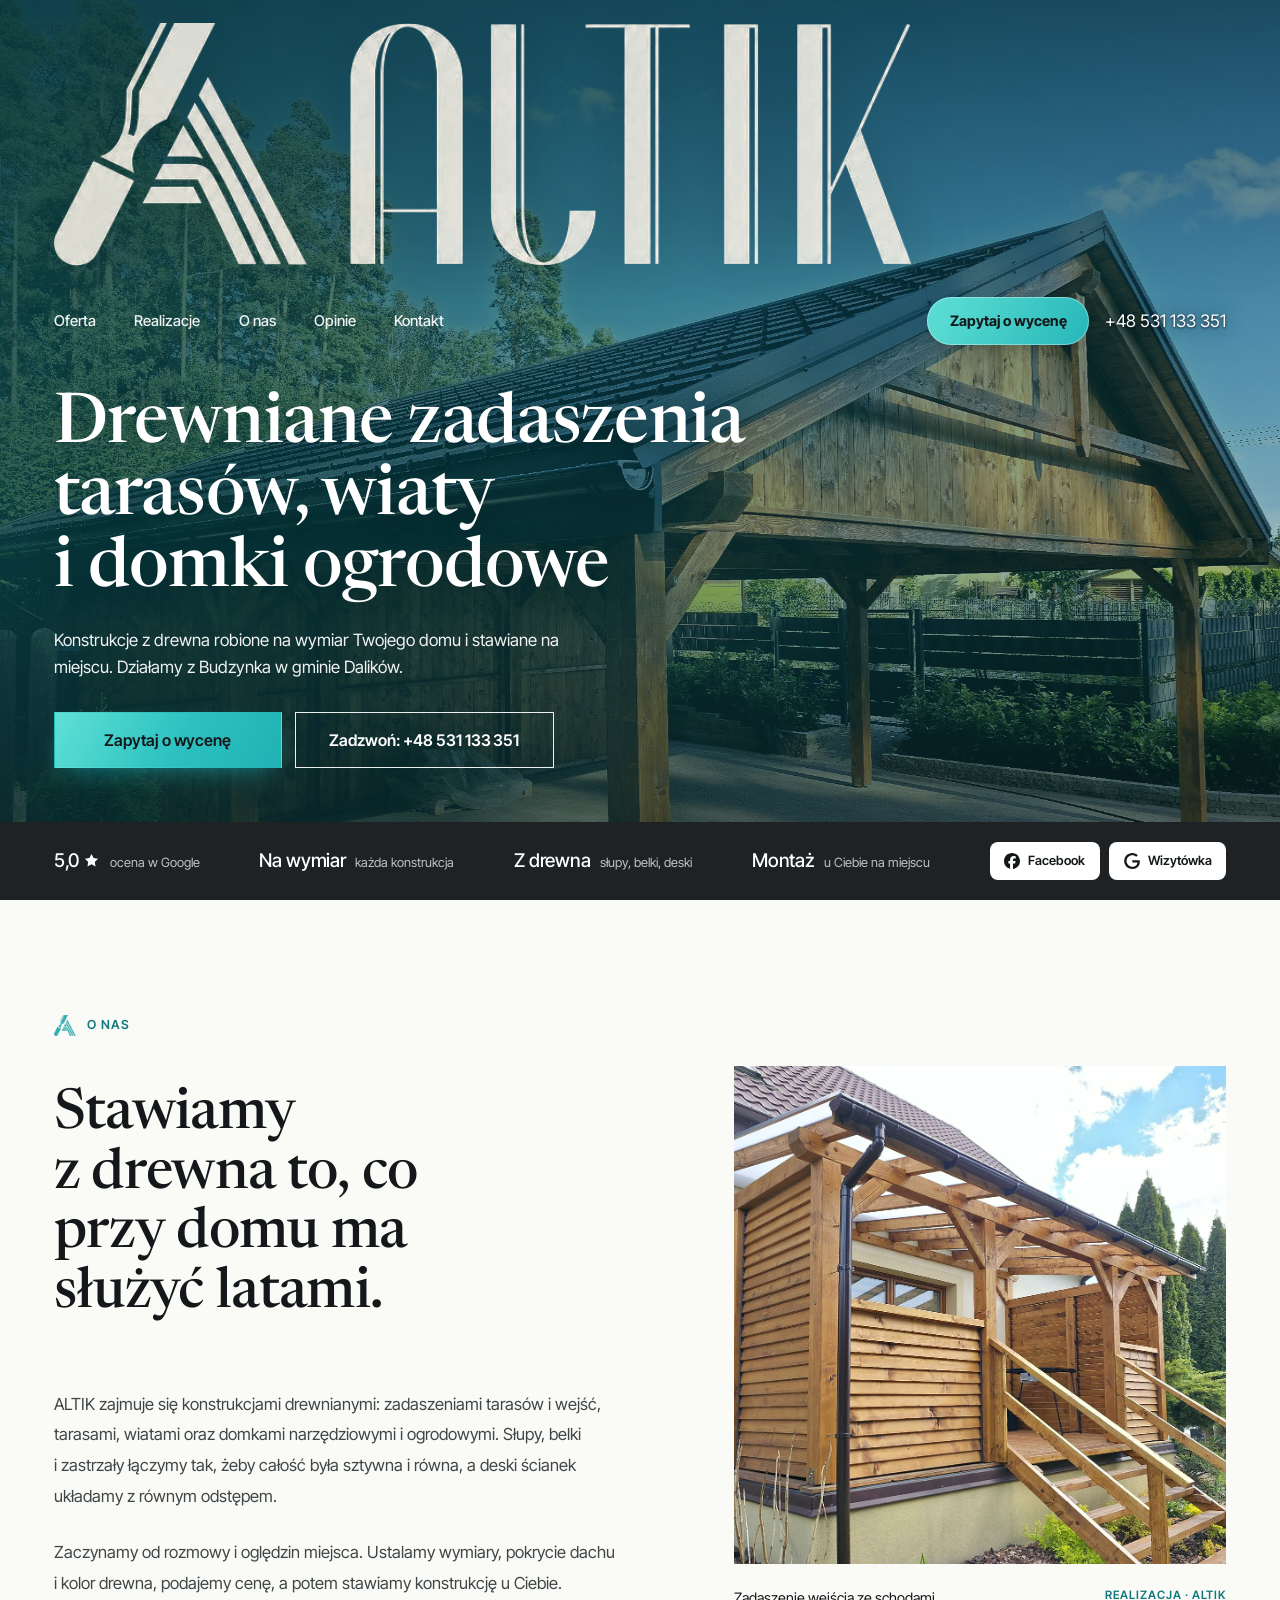
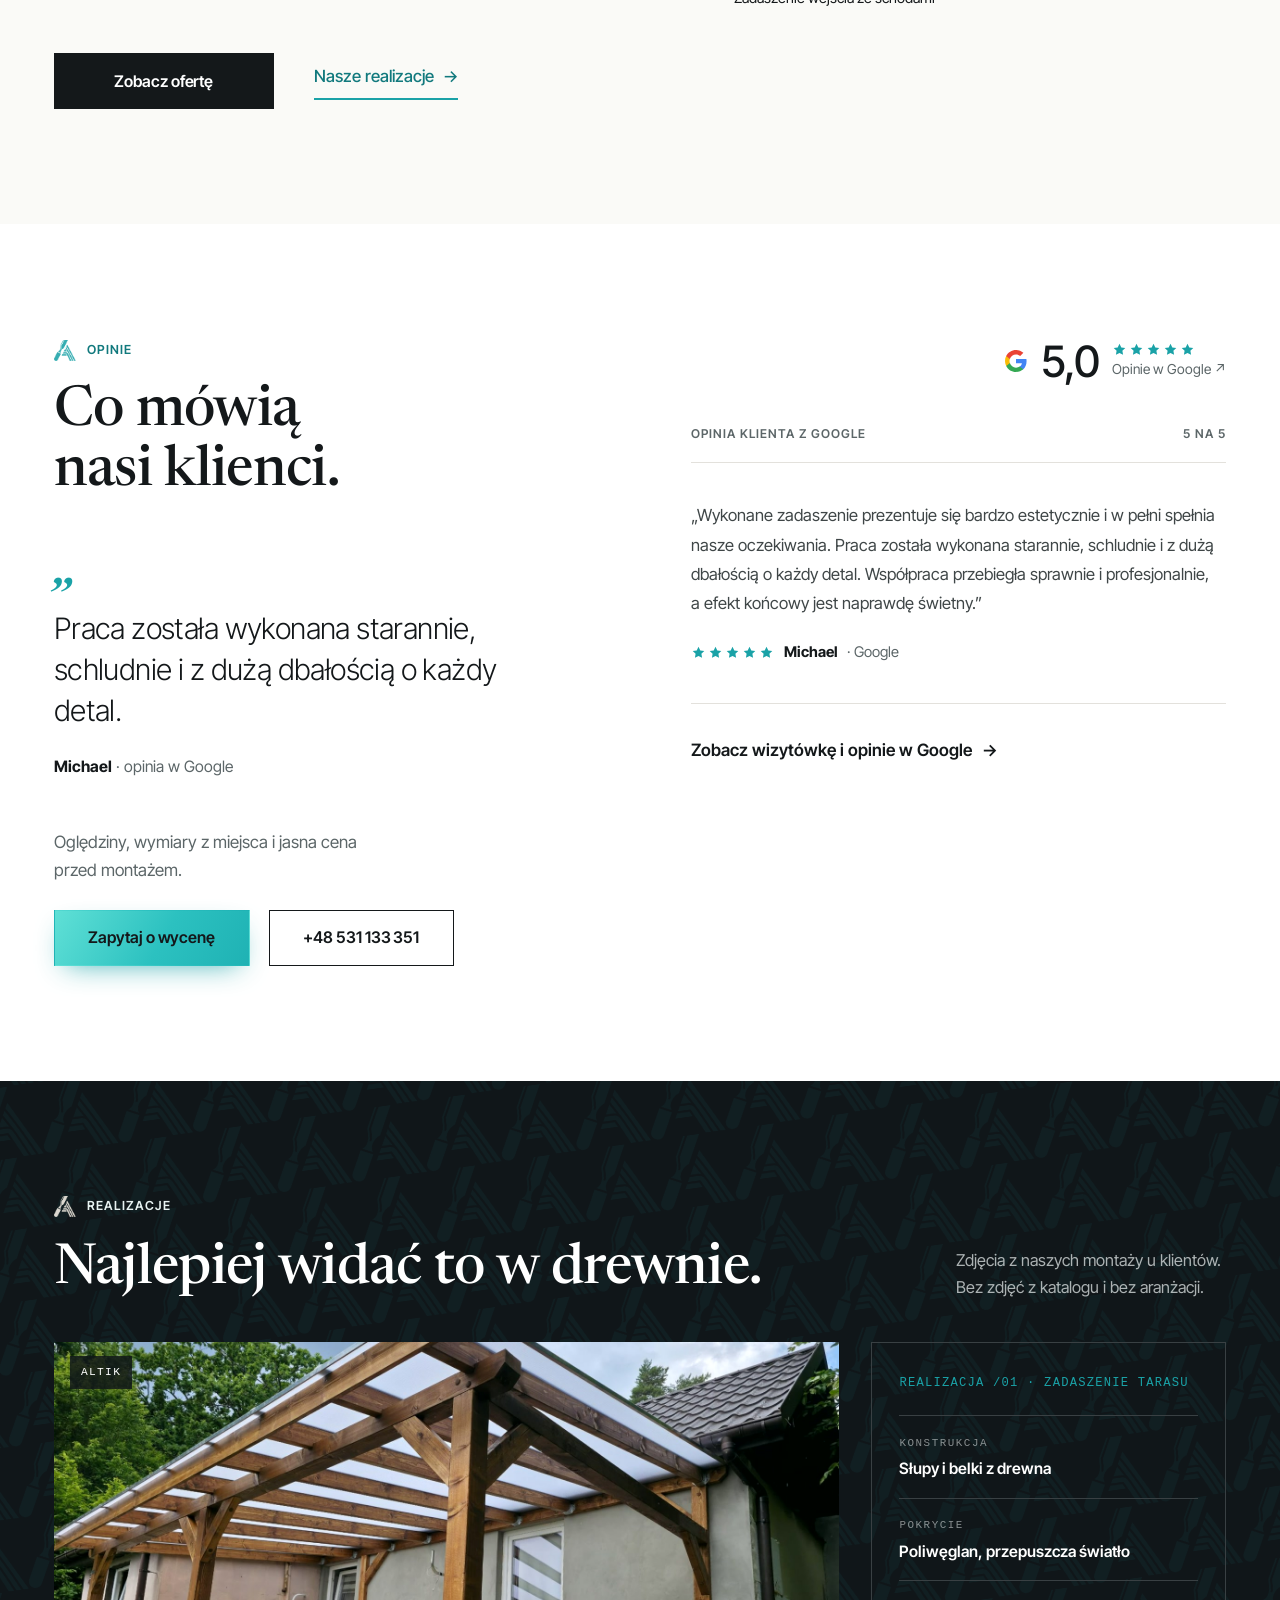
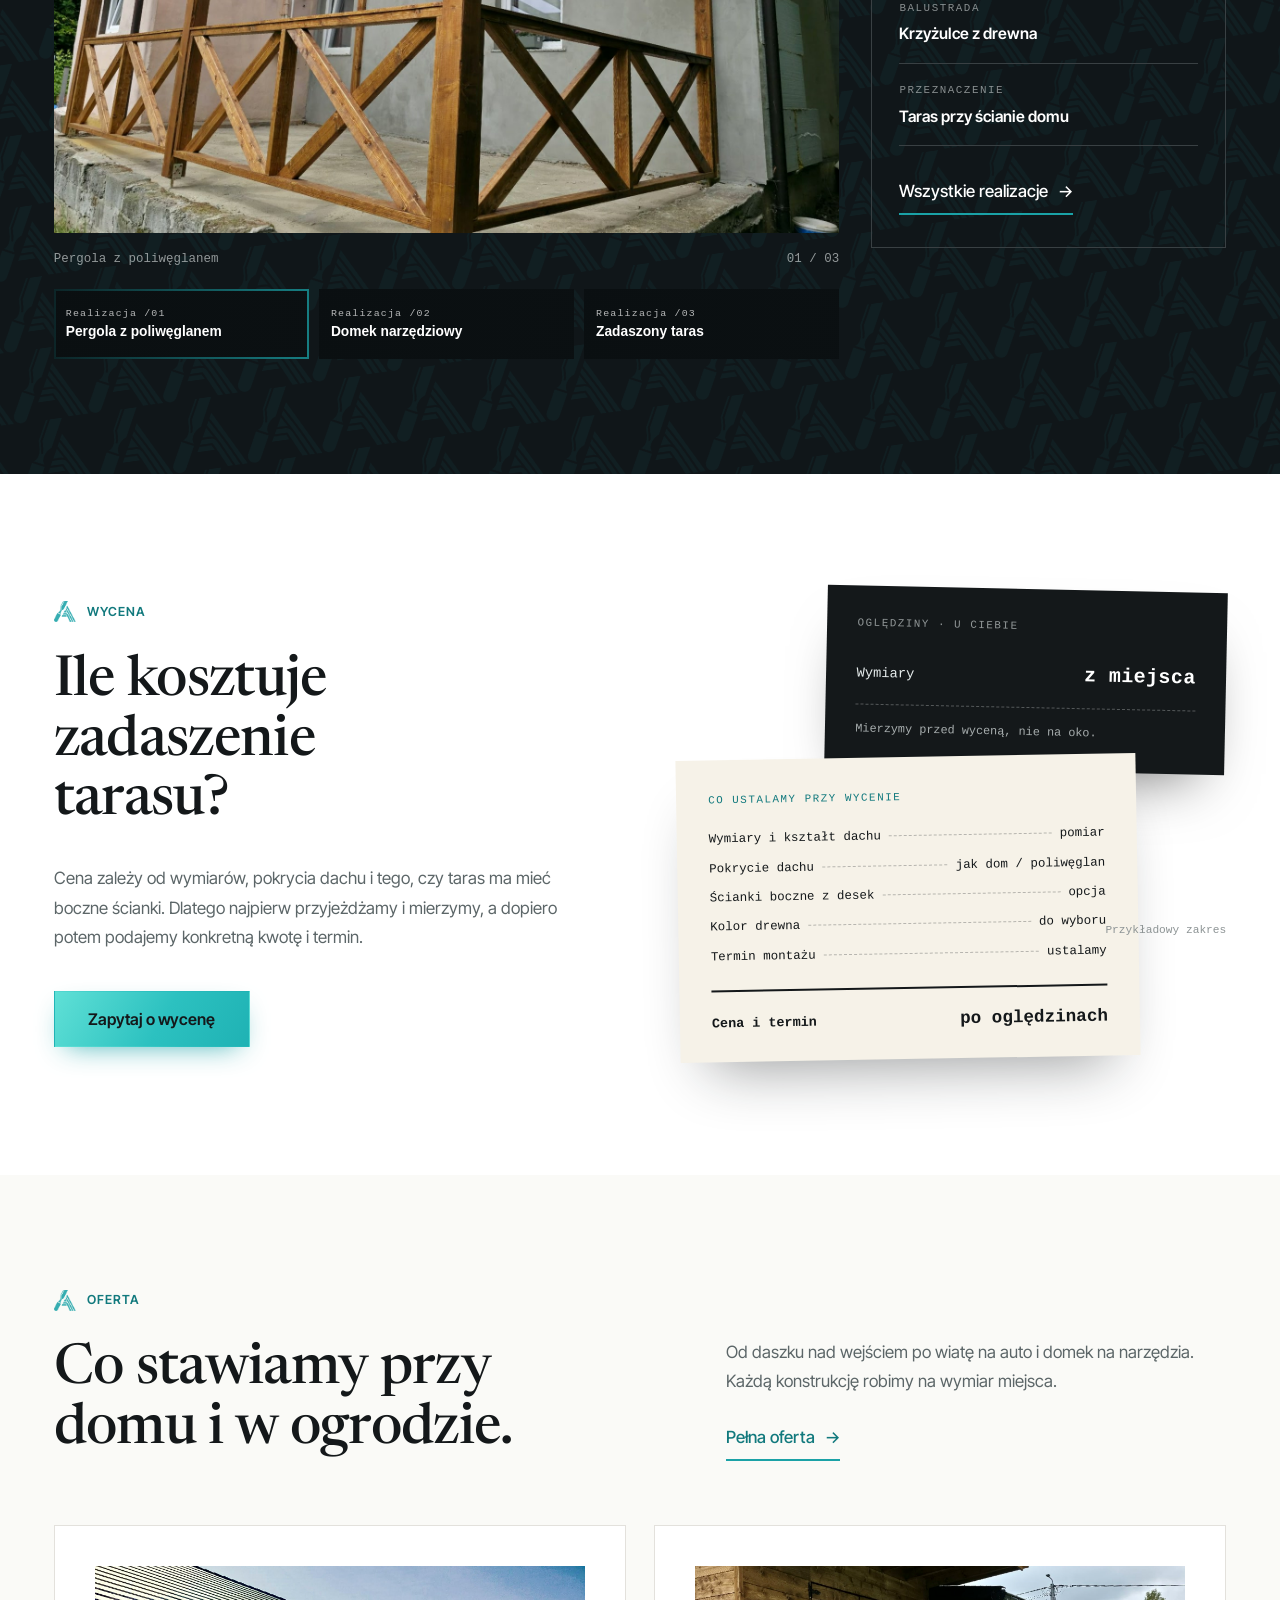
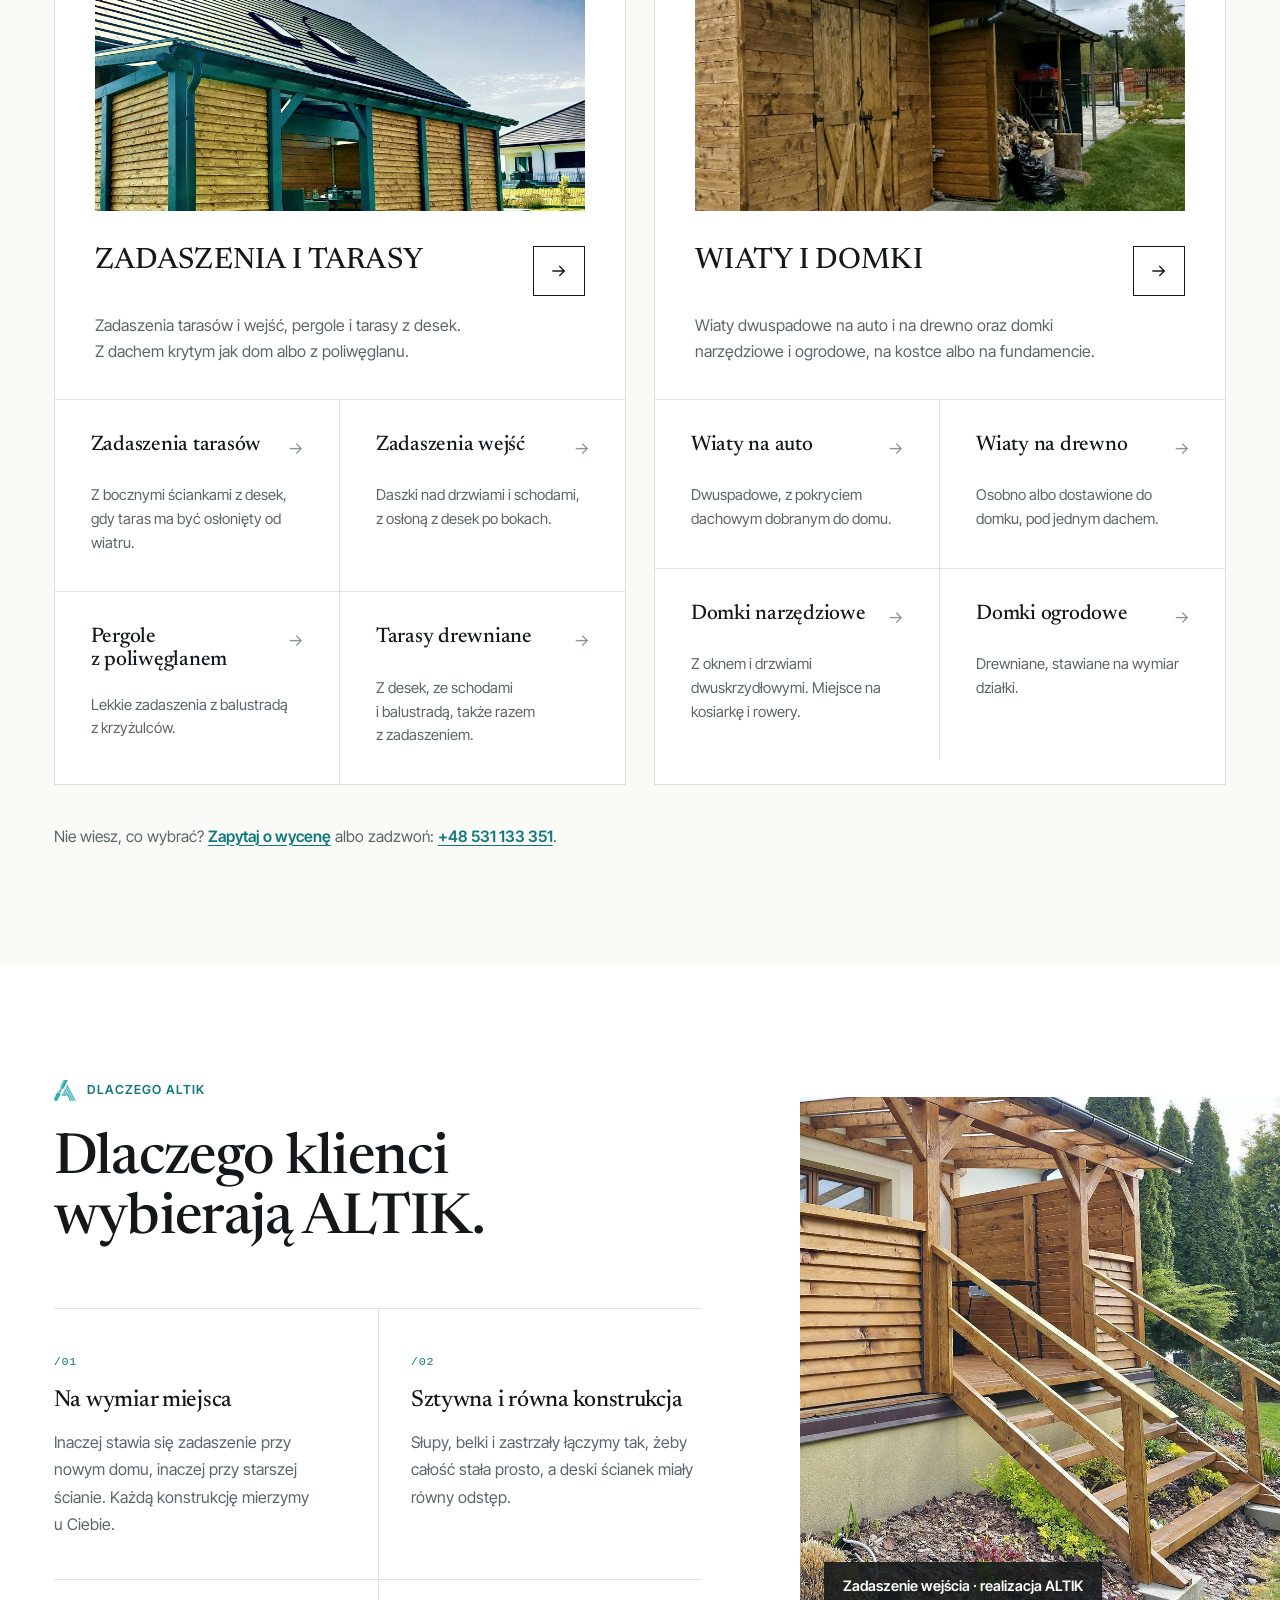
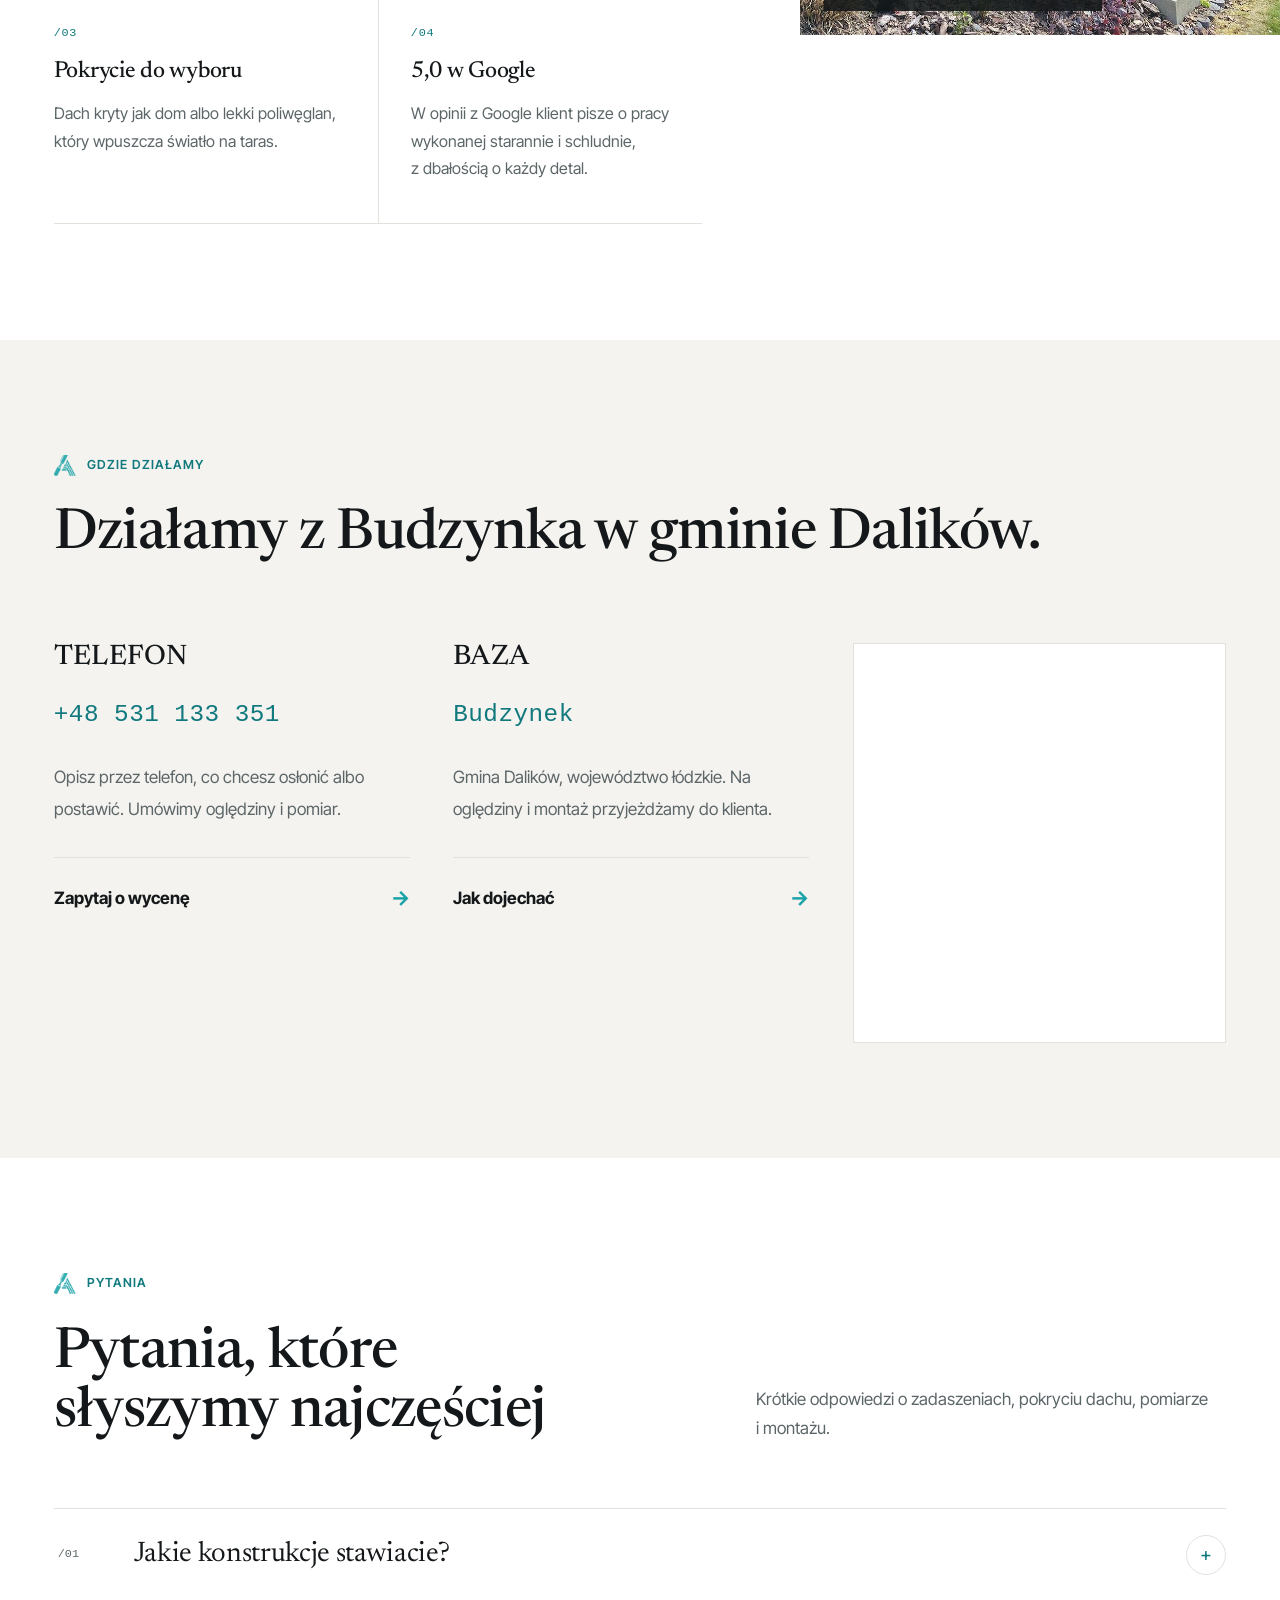
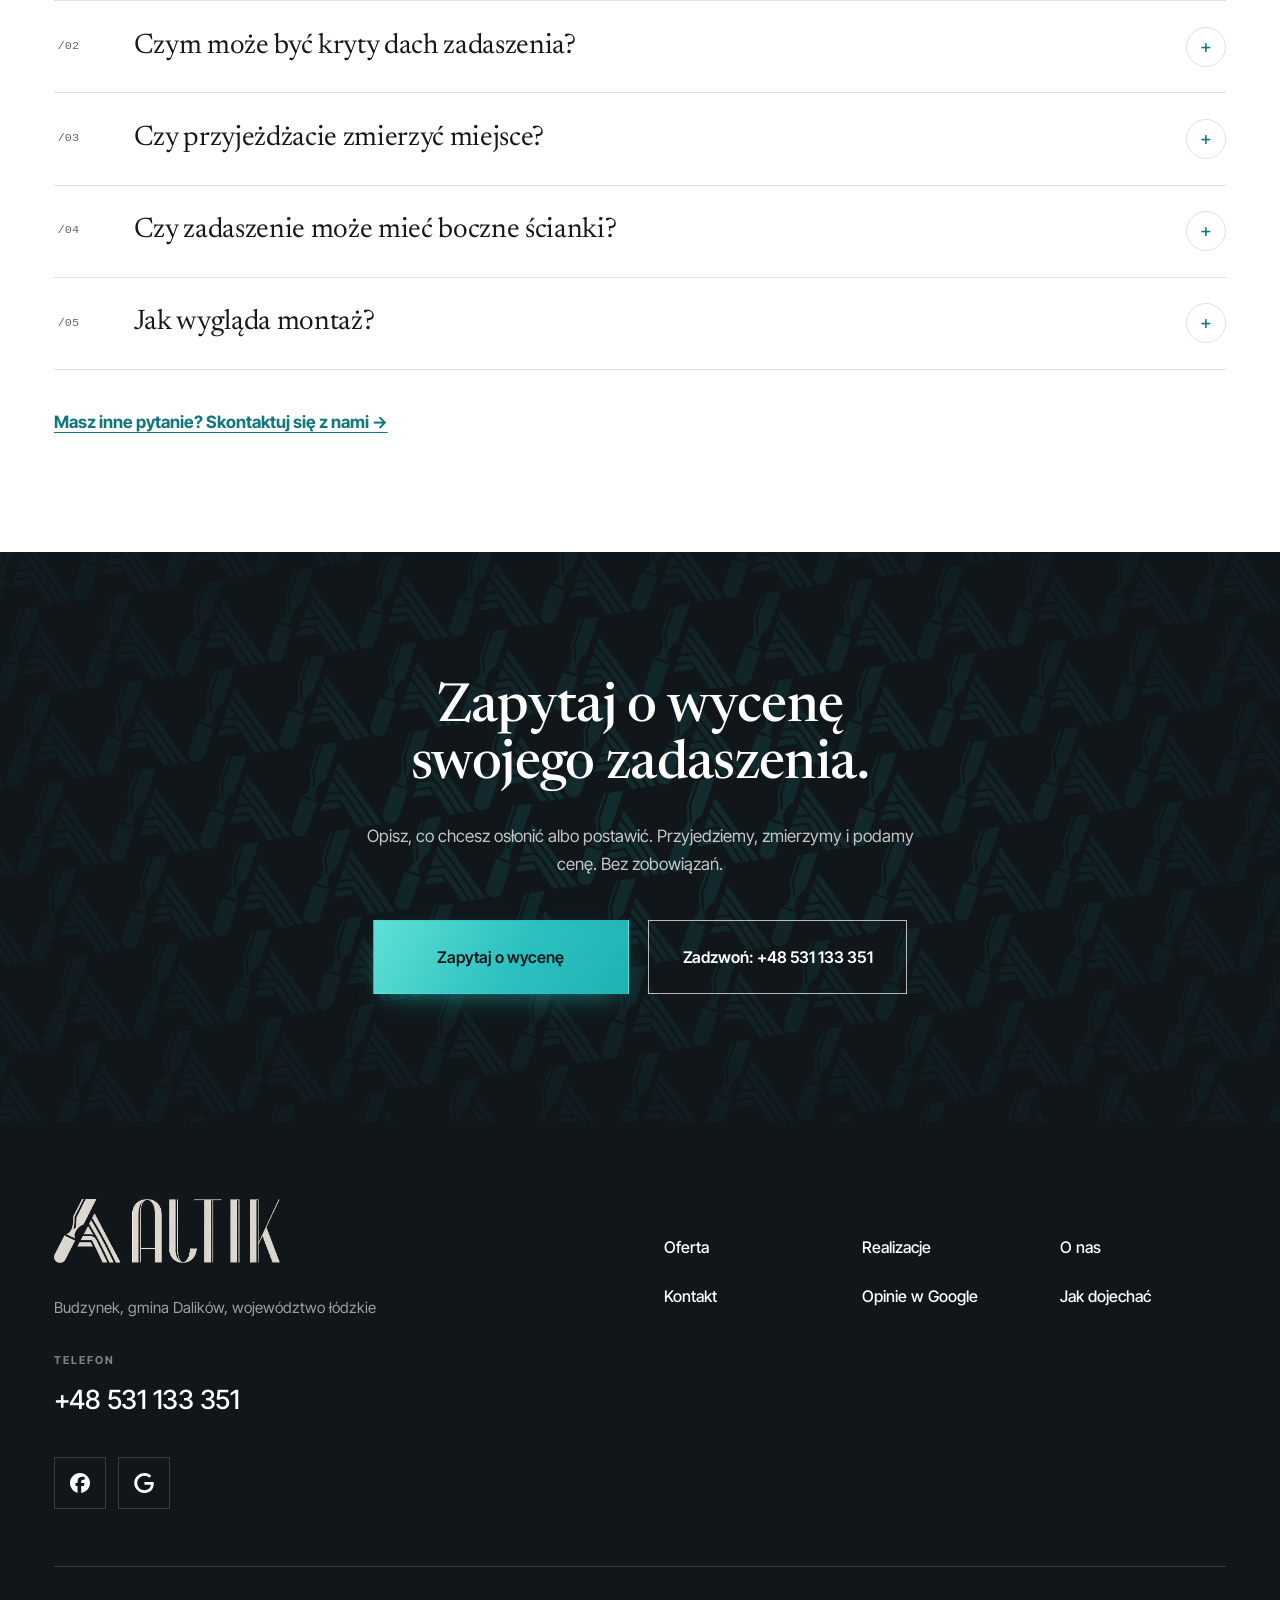
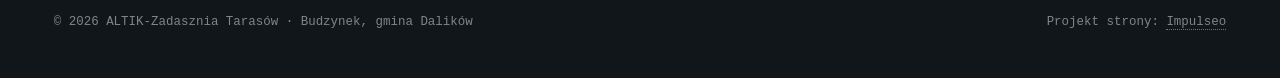
==== commit a50463ab: "[claude-edit][cmt:54ee2385-76ac-45fd-a0a5-c7f92429eb3c] przebudowa dema w układzie wzoru swellroofin" ====
--- a/index.html
+++ b/index.html
@@ -20,198 +20,324 @@
 <script type="application/ld+json">{"@context": "https://schema.org", "@type": "LocalBusiness", "name": "ALTIK-Zadasznia Tarasów", "url": "https://kris20032.github.io/altik-zadasznia-tarasow/", "telephone": "+48531133351", "image": "https://kris20032.github.io/altik-zadasznia-tarasow/img/og.jpg", "areaServed": "Dalików", "sameAs": ["https://www.facebook.com/profile.php?id=61560947844599", "https://www.google.com/maps/place/ALTIK-Zadasznia+Taras%C3%B3w/data=!4m2!3m1!1s0x21ed0c8a15a87baf:0x39200f7d94e8aa89"]}</script>
 <link rel="preconnect" href="https://fonts.googleapis.com">
 <link rel="preconnect" href="https://fonts.gstatic.com" crossorigin>
-<link href="https://fonts.googleapis.com/css2?family=IBM+Plex+Sans+Condensed:wght@500;600;700&family=IBM+Plex+Sans:wght@400;500;600&display=swap" rel="stylesheet">
-<link rel="stylesheet" href="assets/styles.css?v=235c1243">
+<link href="https://fonts.googleapis.com/css2?family=Inter+Tight:wght@300;400;500;600;700&family=Newsreader:ital,opsz,wght@0,6..72,400;0,6..72,500;1,6..72,500&display=swap" rel="stylesheet">
+<link rel="stylesheet" href="assets/styles.css?v=20261113">
+<meta name="nb-deploy" content="8122c3f22643">
+<meta name="theme-color" content="#101619">
+<script>document.documentElement.className+=" js"</script>
 </head>
-<body>
-
+<body class="page-home">
 <header class="nav">
-  <div class="wrap nav-inner">
-    <a class="brand brand-has-logo" href="index.html"><img class="brand-logo" src="img/logo.png" alt="ALTIK-Zadasznia Tarasów" width="791" height="224" decoding="async"></a>
+  <div class="nav-inner">
+    <a class="brand" href="index.html"><img class="brand-logo" src="img/logo-jasne.png" alt="ALTIK-Zadasznia Tarasów" width="791" height="224" decoding="async"></a>
     <nav class="nav-links">
       <a href="oferta.html">Oferta</a>
       <a href="realizacje.html">Realizacje</a>
-      <a href="o-nas.html">O nas</a>
+      <a href="o-nas.html">O&nbsp;nas</a>
       <a href="kontakt.html">Kontakt</a>
-      <a href="kontakt.html" class="btn btn-accent">Zapytaj o wycenę</a>
+      <a href="kontakt.html" class="nav-cta">Zapytaj o&nbsp;wycenę</a>
+      <a href="tel:+48531133351" class="nav-tel">+48 531 133 351</a>
     </nav>
     <button class="nav-toggle" aria-label="Menu"><span></span><span></span><span></span></button>
   </div>
 </header>
 
 <main>
-<section class="hero-dom">
-  <img class="hd-bg" src="img/hero.jpg" fetchpriority="high" data-rotate="img/g1.jpg" alt="ALTIK-Zadasznia Tarasów" width="2400" height="1450">
-  <div class="wrap">
-    <div class="hd-panel reveal">
-      <span class="hd-tick" aria-hidden="true"></span>
-      <span class="hd-kicker">Konstrukcje drewniane · Dalików</span>
-      <h1 class="hd-claim">Drewniane zadaszenia tarasów i wiaty</h1>
-      <ul class="hd-tags"><li>Konstrukcje z drewna</li><li>Montaż na miejscu</li><li>Na wymiar</li></ul>
-      <div class="hd-actions">
-        <a href="kontakt.html" class="btn btn-accent">Zapytaj o wycenę <span class="arr">→</span></a>
-        <a href="tel:+48531133351" class="btn btn-ghost">Zadzwoń +48 531 133 351</a>
-      </div>
-      <p class="hd-rating"><span class="g-badge"><svg class="gb-ico" viewBox="0 0 24 24" width="18" height="18" aria-hidden="true"><path fill="#4285F4" d="M22.56 12.25c0-.78-.07-1.53-.2-2.25H12v4.26h5.92c-.26 1.37-1.04 2.53-2.21 3.31v2.77h3.57c2.08-1.92 3.28-4.74 3.28-8.09z"/><path fill="#34A853" d="M12 23c2.97 0 5.46-.98 7.28-2.66l-3.57-2.77c-.98.66-2.23 1.06-3.71 1.06-2.86 0-5.29-1.93-6.16-4.53H2.18v2.84C3.99 20.53 7.7 23 12 23z"/><path fill="#FBBC05" d="M5.84 14.09c-.22-.66-.35-1.36-.35-2.09s.13-1.43.35-2.09V7.07H2.18C1.43 8.55 1 10.22 1 12s.43 3.45 1.18 4.93l2.85-2.22.81-.62z"/><path fill="#EA4335" d="M12 5.38c1.62 0 3.06.56 4.21 1.64l3.15-3.15C17.45 2.09 14.97 1 12 1 7.7 1 3.99 3.47 2.18 7.07l3.66 2.84c.87-2.6 3.3-4.53 6.16-4.53z"/></svg><b class="gb-ocena">5,0</b><svg class="gb-stars" viewBox="0 0 90 18" width="74" height="14.8" aria-hidden="true"><g fill="currentColor" opacity=".26"><path transform="translate(0,0)" d="M9 1.6l2.2 4.46 4.92.72-3.56 3.47.84 4.9L9 12.74l-4.4 2.31.84-4.9L1.88 6.68l4.92-.72L9 1.6Z"/><path transform="translate(18,0)" d="M9 1.6l2.2 4.46 4.92.72-3.56 3.47.84 4.9L9 12.74l-4.4 2.31.84-4.9L1.88 6.68l4.92-.72L9 1.6Z"/><path transform="translate(36,0)" d="M9 1.6l2.2 4.46 4.92.72-3.56 3.47.84 4.9L9 12.74l-4.4 2.31.84-4.9L1.88 6.68l4.92-.72L9 1.6Z"/><path transform="translate(54,0)" d="M9 1.6l2.2 4.46 4.92.72-3.56 3.47.84 4.9L9 12.74l-4.4 2.31.84-4.9L1.88 6.68l4.92-.72L9 1.6Z"/><path transform="translate(72,0)" d="M9 1.6l2.2 4.46 4.92.72-3.56 3.47.84 4.9L9 12.74l-4.4 2.31.84-4.9L1.88 6.68l4.92-.72L9 1.6Z"/></g><clipPath id="gs1000"><rect x="0" y="0" width="90.0" height="18"/></clipPath><g fill="#FBBC04" clip-path="url(#gs1000)"><path transform="translate(0,0)" d="M9 1.6l2.2 4.46 4.92.72-3.56 3.47.84 4.9L9 12.74l-4.4 2.31.84-4.9L1.88 6.68l4.92-.72L9 1.6Z"/><path transform="translate(18,0)" d="M9 1.6l2.2 4.46 4.92.72-3.56 3.47.84 4.9L9 12.74l-4.4 2.31.84-4.9L1.88 6.68l4.92-.72L9 1.6Z"/><path transform="translate(36,0)" d="M9 1.6l2.2 4.46 4.92.72-3.56 3.47.84 4.9L9 12.74l-4.4 2.31.84-4.9L1.88 6.68l4.92-.72L9 1.6Z"/><path transform="translate(54,0)" d="M9 1.6l2.2 4.46 4.92.72-3.56 3.47.84 4.9L9 12.74l-4.4 2.31.84-4.9L1.88 6.68l4.92-.72L9 1.6Z"/><path transform="translate(72,0)" d="M9 1.6l2.2 4.46 4.92.72-3.56 3.47.84 4.9L9 12.74l-4.4 2.31.84-4.9L1.88 6.68l4.92-.72L9 1.6Z"/></g></svg><span class="gb-txt">w Google</span></span></p>
-    </div>
-  </div>
-</section>
-<section class="dom-statband">
-  <div class="wrap">
-    <div class="dom-stats">
-      <div class="dom-stat reveal"><div class="ds-num">Zadaszenia</div><div class="ds-lab">tarasów i wejść</div></div>
-      <div class="dom-stat reveal"><div class="ds-num">Wiaty</div><div class="ds-lab">na auto i drewno</div></div>
-      <div class="dom-stat reveal"><div class="ds-num">Domki</div><div class="ds-lab">narzędziowe i ogrodowe</div></div>
-      <div class="dom-stat reveal"><div class="ds-num">Tarasy</div><div class="ds-lab">z desek, ze schodami</div></div>
-    </div>
-  </div>
-</section>
-<section class="dom-products" id="produkty">
-  <div class="wrap">
-    <div class="head reveal">
-      <span class="eyebrow">Co budujemy</span>
-      <h2>Konstrukcje z drewna przy domu i w ogrodzie</h2>
-      <p>Każdą konstrukcję robimy na wymiar miejsca: inaczej stawia się zadaszenie przy nowym domu, inaczej przy starszej ścianie. Zadzwoń, opisz, co chcesz osłonić albo postawić, a podpowiemy rozwiązanie i przygotujemy wycenę.</p>
-    </div>
-    <div class="dom-grid">
-      <article class="dom-card reveal">
-        <figure class="dom-card__img"><img src="img/g2.jpg" alt="Domki narzędziowe i ogrodowe" loading="lazy" width="1720" height="1260" decoding="async"></figure>
-        <div class="dom-card__body">
-          <h3 class="dom-card__name">Domki narzędziowe i ogrodowe</h3>
-          <p class="dom-card__tag">Drewniane domki z oknem i dwuskrzydłowymi drzwiami, na kostce albo na fundamencie. Miejsce na kosiarkę, rowery i narzędzia.</p>
-          <a class="dom-card__link" href="kontakt.html">Zapytaj o wycenę <span class="arr">→</span></a>
-        </div>
-      </article>
-      <article class="dom-card reveal">
-        <figure class="dom-card__img"><img src="img/g3.jpg" alt="Zadaszenia tarasów" loading="lazy" width="1800" height="1350" decoding="async"></figure>
-        <div class="dom-card__body">
-          <h3 class="dom-card__name">Zadaszenia tarasów</h3>
-          <p class="dom-card__tag">Drewniana konstrukcja z dachem krytym jak dom albo z pokryciem z poliwęglanu. Z bocznymi ściankami z desek, gdy taras ma być osłonięty od wiatru.</p>
-          <a class="dom-card__link" href="kontakt.html">Zapytaj o wycenę <span class="arr">→</span></a>
-        </div>
-      </article>
-      <article class="dom-card reveal">
-        <figure class="dom-card__img"><img src="img/g4.jpg" alt="Zadaszenia wejść i schodów" loading="lazy" width="1800" height="1350" decoding="async"></figure>
-        <div class="dom-card__body">
-          <h3 class="dom-card__name">Zadaszenia wejść i schodów</h3>
-          <p class="dom-card__tag">Daszki nad drzwiami i schodami z drewna, z osłoną z desek po bokach.</p>
-          <a class="dom-card__link" href="kontakt.html">Zapytaj o wycenę <span class="arr">→</span></a>
-        </div>
-      </article>
-      <article class="dom-card reveal">
-        <figure class="dom-card__img"><img src="img/g5.jpg" alt="Pergole z poliwęglanem" loading="lazy" width="1684" height="1212" decoding="async"></figure>
-        <div class="dom-card__body">
-          <h3 class="dom-card__name">Pergole z poliwęglanem</h3>
-          <p class="dom-card__tag">Lekkie drewniane zadaszenia z pokryciem z poliwęglanu, z balustradą z krzyżulców.</p>
-          <a class="dom-card__link" href="kontakt.html">Zapytaj o wycenę <span class="arr">→</span></a>
-        </div>
-      </article>
-      <article class="dom-card reveal">
-        <figure class="dom-card__img"><img src="img/g6.jpg" alt="Wiaty na auto i na drewno" loading="lazy" width="1720" height="1260" decoding="async"></figure>
-        <div class="dom-card__body">
-          <h3 class="dom-card__name">Wiaty na auto i na drewno</h3>
-          <p class="dom-card__tag">Wiaty dwuspadowe z drewna z pokryciem dachowym dobranym do domu. Także wiaty na drewno przy domku.</p>
-          <a class="dom-card__link" href="kontakt.html">Zapytaj o wycenę <span class="arr">→</span></a>
-        </div>
-      </article>
-      <article class="dom-card reveal">
-        <figure class="dom-card__img"><img src="img/g7.jpg" alt="Tarasy drewniane" loading="lazy" width="1800" height="1350" decoding="async"></figure>
-        <div class="dom-card__body">
-          <h3 class="dom-card__name">Tarasy drewniane</h3>
-          <p class="dom-card__tag">Tarasy z desek przy domu, ze schodami i balustradą, także razem z zadaszeniem.</p>
-          <a class="dom-card__link" href="kontakt.html">Zapytaj o wycenę <span class="arr">→</span></a>
-        </div>
-      </article>
-    </div>
-    <div style="margin-top:var(--space-7)" class="reveal"><a href="oferta.html" class="btn btn-ghost">Pełna oferta <span class="arr">→</span></a></div>
-  </div>
-</section>
-<section class="proces proces-os dom">
-  <div class="wrap proc-grid">
-    <div class="proc-side">
-      <div class="head reveal">
-        <span class="eyebrow">Jak to działa</span>
-        <h2>Od oględzin po montaż na miejscu</h2>
-        <p>Pięć kroków, od pierwszego telefonu do gotowej konstrukcji.</p>
-      </div>
-      <div class="proc-count" aria-hidden="true"><span class="pc-cur">01</span><span class="pc-all">/ 05</span></div>
-      <div class="proc-bar" aria-hidden="true"><i></i></div>
-      <p class="proc-now" aria-hidden="true">Bezpłatny pomiar</p>
-    </div>
-    <ol class="proces-line">
-      <li class="reveal"><span class="pno">01</span><h3>Telefon i oględziny</h3><p>Opisujesz, co chcesz postawić. Przyjeżdżamy obejrzeć miejsce i zmierzyć.</p></li>
-      <li class="reveal"><span class="pno">02</span><h3>Wycena</h3><p>Ustalamy wymiary, pokrycie dachu i kolor drewna. Podajemy cenę i termin.</p></li>
-      <li class="reveal"><span class="pno">03</span><h3>Przygotowanie drewna</h3><p>Docinamy słupy, belki i deski pod wymiar konkretnego miejsca.</p></li>
-      <li class="reveal"><span class="pno">04</span><h3>Montaż na miejscu</h3><p>Stawiamy konstrukcję u Ciebie: słupy, belki, dach i osłony z desek.</p></li>
-      <li class="reveal"><span class="pno">05</span><h3>Odbiór</h3><p>Oglądamy razem gotową konstrukcję i poprawiamy to, co trzeba.</p></li>
-    </ol>
-  </div>
-</section>
-<section class="stopklatka" aria-hidden="true">
-  <div class="stk-bg" style="background-image:url(img/about.jpg)"></div>
-</section>
-<section class="opinie">
-  <div class="wrap">
-    <div class="head center reveal">
-      <span class="eyebrow">Opinie</span>
-      <h2>Co mówią klienci</h2>
-    </div>
-    <p class="op-meta reveal"><span class="g-badge"><svg class="gb-ico" viewBox="0 0 24 24" width="18" height="18" aria-hidden="true"><path fill="#4285F4" d="M22.56 12.25c0-.78-.07-1.53-.2-2.25H12v4.26h5.92c-.26 1.37-1.04 2.53-2.21 3.31v2.77h3.57c2.08-1.92 3.28-4.74 3.28-8.09z"/><path fill="#34A853" d="M12 23c2.97 0 5.46-.98 7.28-2.66l-3.57-2.77c-.98.66-2.23 1.06-3.71 1.06-2.86 0-5.29-1.93-6.16-4.53H2.18v2.84C3.99 20.53 7.7 23 12 23z"/><path fill="#FBBC05" d="M5.84 14.09c-.22-.66-.35-1.36-.35-2.09s.13-1.43.35-2.09V7.07H2.18C1.43 8.55 1 10.22 1 12s.43 3.45 1.18 4.93l2.85-2.22.81-.62z"/><path fill="#EA4335" d="M12 5.38c1.62 0 3.06.56 4.21 1.64l3.15-3.15C17.45 2.09 14.97 1 12 1 7.7 1 3.99 3.47 2.18 7.07l3.66 2.84c.87-2.6 3.3-4.53 6.16-4.53z"/></svg><b class="gb-ocena">5,0</b><svg class="gb-stars" viewBox="0 0 90 18" width="74" height="14.8" aria-hidden="true"><g fill="currentColor" opacity=".26"><path transform="translate(0,0)" d="M9 1.6l2.2 4.46 4.92.72-3.56 3.47.84 4.9L9 12.74l-4.4 2.31.84-4.9L1.88 6.68l4.92-.72L9 1.6Z"/><path transform="translate(18,0)" d="M9 1.6l2.2 4.46 4.92.72-3.56 3.47.84 4.9L9 12.74l-4.4 2.31.84-4.9L1.88 6.68l4.92-.72L9 1.6Z"/><path transform="translate(36,0)" d="M9 1.6l2.2 4.46 4.92.72-3.56 3.47.84 4.9L9 12.74l-4.4 2.31.84-4.9L1.88 6.68l4.92-.72L9 1.6Z"/><path transform="translate(54,0)" d="M9 1.6l2.2 4.46 4.92.72-3.56 3.47.84 4.9L9 12.74l-4.4 2.31.84-4.9L1.88 6.68l4.92-.72L9 1.6Z"/><path transform="translate(72,0)" d="M9 1.6l2.2 4.46 4.92.72-3.56 3.47.84 4.9L9 12.74l-4.4 2.31.84-4.9L1.88 6.68l4.92-.72L9 1.6Z"/></g><clipPath id="gs1000"><rect x="0" y="0" width="90.0" height="18"/></clipPath><g fill="#FBBC04" clip-path="url(#gs1000)"><path transform="translate(0,0)" d="M9 1.6l2.2 4.46 4.92.72-3.56 3.47.84 4.9L9 12.74l-4.4 2.31.84-4.9L1.88 6.68l4.92-.72L9 1.6Z"/><path transform="translate(18,0)" d="M9 1.6l2.2 4.46 4.92.72-3.56 3.47.84 4.9L9 12.74l-4.4 2.31.84-4.9L1.88 6.68l4.92-.72L9 1.6Z"/><path transform="translate(36,0)" d="M9 1.6l2.2 4.46 4.92.72-3.56 3.47.84 4.9L9 12.74l-4.4 2.31.84-4.9L1.88 6.68l4.92-.72L9 1.6Z"/><path transform="translate(54,0)" d="M9 1.6l2.2 4.46 4.92.72-3.56 3.47.84 4.9L9 12.74l-4.4 2.31.84-4.9L1.88 6.68l4.92-.72L9 1.6Z"/><path transform="translate(72,0)" d="M9 1.6l2.2 4.46 4.92.72-3.56 3.47.84 4.9L9 12.74l-4.4 2.31.84-4.9L1.88 6.68l4.92-.72L9 1.6Z"/></g></svg><span class="gb-txt">w Google</span></span></p>
-    <p class="op-meta reveal"><a class="op-google" href="https://www.google.com/maps/place/ALTIK-Zadasznia+Taras%C3%B3w/data=!4m2!3m1!1s0x21ed0c8a15a87baf:0x39200f7d94e8aa89" target="_blank" rel="noopener"><svg class="op-g-ico" viewBox="0 0 24 24" width="17" height="17" aria-hidden="true"><path fill="#4285F4" d="M22.56 12.25c0-.78-.07-1.53-.2-2.25H12v4.26h5.92c-.26 1.37-1.04 2.53-2.21 3.31v2.77h3.57c2.08-1.92 3.28-4.74 3.28-8.09z"/><path fill="#34A853" d="M12 23c2.97 0 5.46-.98 7.28-2.66l-3.57-2.77c-.98.66-2.23 1.06-3.71 1.06-2.86 0-5.29-1.93-6.16-4.53H2.18v2.84C3.99 20.53 7.7 23 12 23z"/><path fill="#FBBC05" d="M5.84 14.09c-.22-.66-.35-1.36-.35-2.09s.13-1.43.35-2.09V7.07H2.18C1.43 8.55 1 10.22 1 12s.43 3.45 1.18 4.93l2.85-2.22.81-.62z"/><path fill="#EA4335" d="M12 5.38c1.62 0 3.06.56 4.21 1.64l3.15-3.15C17.45 2.09 14.97 1 12 1 7.7 1 3.99 3.47 2.18 7.07l3.66 2.84c.87-2.6 3.3-4.53 6.16-4.53z"/></svg><span>Zobacz opinie w Google</span><span class="arr">→</span></a></p>
-    <div class="opinie-grid">
-      <figure class="op-card reveal"><span class="op-star"><svg class="ico-star" width="14" height="14" viewBox="0 0 24 24" style="vertical-align:-2px" aria-hidden="true"><path d="M12 2.8l2.85 5.8 6.4.93-4.63 4.5 1.1 6.37L12 17.4l-5.72 3 1.1-6.37-4.63-4.5 6.4-.93L12 2.8Z" fill="currentColor"/></svg><svg class="ico-star" width="14" height="14" viewBox="0 0 24 24" style="vertical-align:-2px" aria-hidden="true"><path d="M12 2.8l2.85 5.8 6.4.93-4.63 4.5 1.1 6.37L12 17.4l-5.72 3 1.1-6.37-4.63-4.5 6.4-.93L12 2.8Z" fill="currentColor"/></svg><svg class="ico-star" width="14" height="14" viewBox="0 0 24 24" style="vertical-align:-2px" aria-hidden="true"><path d="M12 2.8l2.85 5.8 6.4.93-4.63 4.5 1.1 6.37L12 17.4l-5.72 3 1.1-6.37-4.63-4.5 6.4-.93L12 2.8Z" fill="currentColor"/></svg><svg class="ico-star" width="14" height="14" viewBox="0 0 24 24" style="vertical-align:-2px" aria-hidden="true"><path d="M12 2.8l2.85 5.8 6.4.93-4.63 4.5 1.1 6.37L12 17.4l-5.72 3 1.1-6.37-4.63-4.5 6.4-.93L12 2.8Z" fill="currentColor"/></svg><svg class="ico-star" width="14" height="14" viewBox="0 0 24 24" style="vertical-align:-2px" aria-hidden="true"><path d="M12 2.8l2.85 5.8 6.4.93-4.63 4.5 1.1 6.37L12 17.4l-5.72 3 1.1-6.37-4.63-4.5 6.4-.93L12 2.8Z" fill="currentColor"/></svg></span><blockquote>Wykonane zadaszenie prezentuje się bardzo estetycznie i w pełni spełnia nasze oczekiwania. Praca została wykonana starannie, schludnie i z dużą dbałością o każdy detal. Współpraca przebiegła sprawnie i profesjonalnie, a efekt końcowy jest naprawdę świetny.</blockquote><span class="op-autor">Michael</span></figure>
-    </div>
-  </div>
-</section>
-<section class="cta">
-  <div class="wrap">
-    <div class="reveal">
-      <span class="eyebrow">Współpraca</span>
-      <h2>Zapytaj o wycenę albo umów oględziny.</h2>
-      <p>Napisz lub zadzwoń - doradzimy dobór, zmierzymy u Ciebie i podamy jasną cenę. Bez zobowiązań.</p>
-    </div>
-    <div class="cta-actions reveal">
-      <a href="kontakt.html" class="btn btn-light">Zapytaj o wycenę <span class="arr">→</span></a>
-      <a href="tel:+48531133351" class="btn btn-ghost btn-ghost-cta">+48 531 133 351</a>
-    </div>
-  </div>
-</section>
-</main>
-
-<footer>
-  <div class="wrap">
-    <div class="foot-grid">
-      <div class="foot-brand">
-        <div class="name">ALTIK-Zadasznia Tarasów</div>
-        <p>Stawiamy z drewna to, co przy domu ma służyć na lata: zadaszenia tarasów, tarasy, wiaty na auto i na drewno, domki narzędziowe i ogrodowe.</p>
-      </div>
-      <div class="foot-col">
-        <h4>Nawigacja</h4>
+<section class="hero hero-home">
+  <div class="hero-media stopklatka"><img src="img/hero.jpg" alt="Drewniana wiata dwuspadowa ALTIK z dachem krytym jak dom" fetchpriority="high" width="2400" height="1450" decoding="async"></div>
+  <div class="hero-shade" aria-hidden="true"></div>
+  <div class="wrap hero-inner">
+    <a class="hero-mark" href="index.html" aria-label="ALTIK - strona główna"><img src="img/logo-jasne.png" alt="ALTIK-Zadasznia Tarasów" width="791" height="224" decoding="async"></a>
+    <div class="hero-bar">
+      <nav class="hero-links" aria-label="Główne">
         <a href="oferta.html">Oferta</a>
         <a href="realizacje.html">Realizacje</a>
-        <a href="o-nas.html">O nas</a>
+        <a href="o-nas.html">O&nbsp;nas</a>
+        <a href="index.html#opinie">Opinie</a>
         <a href="kontakt.html">Kontakt</a>
-      </div>
-      <div class="foot-col">
-        <h4>Kontakt</h4>
-        <a href="tel:+48531133351">+48 531 133 351</a>
-        <p>Budzynek, gmina Dalików, województwo łódzkie</p>
-        <a href="https://www.google.com/maps/place/ALTIK-Zadasznia+Taras%C3%B3w/data=!4m2!3m1!1s0x21ed0c8a15a87baf:0x39200f7d94e8aa89" target="_blank" rel="noopener">Jak dojechać →</a>
-      <div class="foot-soc">
-        <a class="soc" href="https://www.facebook.com/profile.php?id=61560947844599" target="_blank" rel="noopener" aria-label="Facebook - ALTIK-Zadasznia Tarasów"><svg viewBox="0 0 24 24" aria-hidden="true" focusable="false"><path d="M9.101 23.691v-7.98H6.627v-3.667h2.474v-1.58c0-4.085 1.848-5.978 5.858-5.978.401 0 .955.042 1.468.103a8.68 8.68 0 0 1 1.141.195v3.325a8.623 8.623 0 0 0-.653-.036 26.805 26.805 0 0 0-.733-.009c-.707 0-1.259.096-1.675.309a1.686 1.686 0 0 0-.679.622c-.258.42-.374.995-.374 1.752v1.297h3.919l-.386 2.103-.287 1.564h-3.246v8.245C19.396 23.238 24 18.179 24 12.044c0-6.627-5.373-12-12-12s-12 5.373-12 12c0 5.628 3.874 10.35 9.101 11.647Z" fill="currentColor"/></svg></a>
-        <a class="soc" href="https://www.google.com/maps/place/ALTIK-Zadasznia+Taras%C3%B3w/data=!4m2!3m1!1s0x21ed0c8a15a87baf:0x39200f7d94e8aa89" target="_blank" rel="noopener" aria-label="Google - ALTIK-Zadasznia Tarasów"><svg viewBox="0 0 24 24" aria-hidden="true" focusable="false"><path d="M12.48 10.92v3.28h7.84c-.24 1.84-.853 3.187-1.787 4.133-1.147 1.147-2.933 2.4-6.053 2.4-4.827 0-8.6-3.893-8.6-8.72s3.773-8.72 8.6-8.72c2.6 0 4.507 1.027 5.907 2.347l2.307-2.307C18.747 1.44 16.133 0 12.48 0 5.867 0 .307 5.387.307 12s5.56 12 12.173 12c3.573 0 6.267-1.173 8.373-3.36 2.16-2.16 2.84-5.213 2.84-7.667 0-.76-.053-1.467-.173-2.053H12.48z" fill="currentColor"/></svg></a>
-      </div>
-      </div>
-    </div>
-    <div class="foot-bot">
-      <span>© 2026 ALTIK-Zadasznia Tarasów</span>
-      <span>Projekt strony: <a class="foot-credit" href="https://impulseo.pl" target="_blank" rel="noopener">Impulseo</a></span>
+      </nav>
+      <div class="hero-call">
+        <a href="kontakt.html" class="pill-teal">Zapytaj o&nbsp;wycenę</a>
+        <a href="tel:+48531133351" class="hero-tel">+48 531 133 351</a>
+      </div>
+    </div>
+    <div class="hero-copy">
+      <h1>Drewniane zadaszenia tarasów, wiaty i&nbsp;domki ogrodowe</h1>
+      <p>Konstrukcje z&nbsp;drewna robione na wymiar Twojego domu i&nbsp;stawiane na miejscu. Działamy z&nbsp;Budzynka w&nbsp;gminie Dalików.</p>
+      <div class="hero-actions">
+        <a href="kontakt.html" class="btn btn-teal">Zapytaj o&nbsp;wycenę</a>
+        <a href="tel:+48531133351" class="btn btn-line">Zadzwoń: +48 531 133 351</a>
+      </div>
+    </div>
+  </div>
+  <div class="statbar">
+  <div class="wrap">
+    <div class="sb-item"><b>5,0 <svg viewBox="0 0 24 24" aria-hidden="true"><path d="M12 2.8l2.85 5.8 6.4.93-4.63 4.5 1.1 6.37L12 17.4l-5.72 3 1.1-6.37-4.63-4.5 6.4-.93L12 2.8Z" fill="currentColor"/></svg></b><span>ocena w&nbsp;Google</span></div>
+    <div class="sb-item"><b>Na wymiar</b><span>każda konstrukcja</span></div>
+    <div class="sb-item"><b>Z&nbsp;drewna</b><span>słupy, belki, deski</span></div>
+    <div class="sb-item"><b>Montaż</b><span>u&nbsp;Ciebie na miejscu</span></div>
+    <div class="sb-soc"><a href="https://www.facebook.com/profile.php?id=61560947844599" target="_blank" rel="noopener"><svg viewBox="0 0 24 24" aria-hidden="true" focusable="false"><path d="M9.101 23.691v-7.98H6.627v-3.667h2.474v-1.58c0-4.085 1.848-5.978 5.858-5.978.401 0 .955.042 1.468.103a8.68 8.68 0 0 1 1.141.195v3.325a8.623 8.623 0 0 0-.653-.036 26.805 26.805 0 0 0-.733-.009c-.707 0-1.259.096-1.675.309a1.686 1.686 0 0 0-.679.622c-.258.42-.374.995-.374 1.752v1.297h3.919l-.386 2.103-.287 1.564h-3.246v8.245C19.396 23.238 24 18.179 24 12.044c0-6.627-5.373-12-12-12s-12 5.373-12 12c0 5.628 3.874 10.35 9.101 11.647Z" fill="currentColor"/></svg> Facebook</a><a href="https://www.google.com/maps/place/ALTIK-Zadasznia+Taras%C3%B3w/data=!4m2!3m1!1s0x21ed0c8a15a87baf:0x39200f7d94e8aa89" target="_blank" rel="noopener"><svg viewBox="0 0 24 24" aria-hidden="true" focusable="false"><path d="M12.48 10.92v3.28h7.84c-.24 1.84-.853 3.187-1.787 4.133-1.147 1.147-2.933 2.4-6.053 2.4-4.827 0-8.6-3.893-8.6-8.72s3.773-8.72 8.6-8.72c2.6 0 4.507 1.027 5.907 2.347l2.307-2.307C18.747 1.44 16.133 0 12.48 0 5.867 0 .307 5.387.307 12s5.56 12 12.173 12c3.573 0 6.267-1.173 8.373-3.36 2.16-2.16 2.84-5.213 2.84-7.667 0-.76-.053-1.467-.173-2.053H12.48z" fill="currentColor"/></svg> Wizytówka</a></div>
+  </div>
+</div>
+
+</section>
+
+<section class="sec sec-paper">
+  <div class="wrap about-grid">
+    <div class="about-copy reveal">
+      <span class="eyebrow">O&nbsp;nas</span>
+      <h2 class="h2">Stawiamy z&nbsp;drewna to, co przy domu ma służyć latami.</h2>
+      <div class="txt">
+        <p>ALTIK zajmuje się konstrukcjami drewnianymi: zadaszeniami tarasów i&nbsp;wejść, tarasami, wiatami oraz domkami narzędziowymi i&nbsp;ogrodowymi. Słupy, belki i&nbsp;zastrzały łączymy tak, żeby całość była sztywna i&nbsp;równa, a&nbsp;deski ścianek układamy z&nbsp;równym odstępem.</p>
+        <p>Zaczynamy od rozmowy i&nbsp;oględzin miejsca. Ustalamy wymiary, pokrycie dachu i&nbsp;kolor drewna, podajemy cenę, a&nbsp;potem stawiamy konstrukcję u&nbsp;Ciebie.</p>
+      </div>
+      <div class="about-actions">
+        <a href="oferta.html" class="btn btn-ink">Zobacz ofertę</a>
+        <a href="realizacje.html" class="link-arrow">Nasze realizacje <span class="arr" aria-hidden="true">→</span></a>
+      </div>
+    </div>
+    <figure class="fig reveal">
+      <img src="img/about.jpg" alt="Drewniane zadaszenie wejścia ze schodami i ścianką z desek" width="1800" height="1125" decoding="async">
+      <figcaption><span>Zadaszenie wejścia ze schodami</span><em>Realizacja · ALTIK</em></figcaption>
+    </figure>
+  </div>
+</section>
+
+<section class="sec sec-white opinie" id="opinie">
+  <div class="wrap rev-grid">
+    <div class="rev-left reveal">
+      <span class="eyebrow">Opinie</span>
+      <h2 class="h2">Co mówią nasi klienci.</h2>
+      <figure class="rev-quote">
+        <span class="qmark" aria-hidden="true">„</span>
+        <blockquote>Praca została wykonana starannie, schludnie i&nbsp;z dużą dbałością o&nbsp;każdy detal.</blockquote>
+        <figcaption><b>Michael</b> · opinia w&nbsp;Google</figcaption>
+      </figure>
+      <div class="rev-bottom">
+        <p>Oględziny, wymiary z&nbsp;miejsca i&nbsp;jasna cena przed montażem.</p>
+        <div class="row">
+          <a href="kontakt.html" class="btn btn-teal">Zapytaj o&nbsp;wycenę</a>
+          <a href="tel:+48531133351" class="btn btn-ink-line">+48 531 133 351</a>
+        </div>
+      </div>
+    </div>
+    <div class="rev-right reveal">
+      <p class="op-meta"><a class="op-google" href="https://www.google.com/maps/place/ALTIK-Zadasznia+Taras%C3%B3w/data=!4m2!3m1!1s0x21ed0c8a15a87baf:0x39200f7d94e8aa89" target="_blank" rel="noopener"><svg class="g-ico" viewBox="0 0 24 24" aria-hidden="true"><path fill="#4285F4" d="M22.56 12.25c0-.78-.07-1.53-.2-2.25H12v4.26h5.92c-.26 1.37-1.04 2.53-2.21 3.31v2.77h3.57c2.08-1.92 3.28-4.74 3.28-8.09z"/><path fill="#34A853" d="M12 23c2.97 0 5.46-.98 7.28-2.66l-3.57-2.77c-.98.66-2.23 1.06-3.71 1.06-2.86 0-5.29-1.93-6.16-4.53H2.18v2.84C3.99 20.53 7.7 23 12 23z"/><path fill="#FBBC05" d="M5.84 14.09c-.22-.66-.35-1.36-.35-2.09s.13-1.43.35-2.09V7.07H2.18C1.43 8.55 1 10.22 1 12s.43 3.45 1.18 4.93l2.85-2.22.81-.62z"/><path fill="#EA4335" d="M12 5.38c1.62 0 3.06.56 4.21 1.64l3.15-3.15C17.45 2.09 14.97 1 12 1 7.7 1 3.99 3.47 2.18 7.07l3.66 2.84c.87-2.6 3.3-4.53 6.16-4.53z"/></svg><span class="g-num">5,0</span><span class="g-side"><span class="stars" aria-label="5 na 5"><svg viewBox="0 0 24 24" aria-hidden="true"><path d="M12 2.8l2.85 5.8 6.4.93-4.63 4.5 1.1 6.37L12 17.4l-5.72 3 1.1-6.37-4.63-4.5 6.4-.93L12 2.8Z" fill="currentColor"/></svg><svg viewBox="0 0 24 24" aria-hidden="true"><path d="M12 2.8l2.85 5.8 6.4.93-4.63 4.5 1.1 6.37L12 17.4l-5.72 3 1.1-6.37-4.63-4.5 6.4-.93L12 2.8Z" fill="currentColor"/></svg><svg viewBox="0 0 24 24" aria-hidden="true"><path d="M12 2.8l2.85 5.8 6.4.93-4.63 4.5 1.1 6.37L12 17.4l-5.72 3 1.1-6.37-4.63-4.5 6.4-.93L12 2.8Z" fill="currentColor"/></svg><svg viewBox="0 0 24 24" aria-hidden="true"><path d="M12 2.8l2.85 5.8 6.4.93-4.63 4.5 1.1 6.37L12 17.4l-5.72 3 1.1-6.37-4.63-4.5 6.4-.93L12 2.8Z" fill="currentColor"/></svg><svg viewBox="0 0 24 24" aria-hidden="true"><path d="M12 2.8l2.85 5.8 6.4.93-4.63 4.5 1.1 6.37L12 17.4l-5.72 3 1.1-6.37-4.63-4.5 6.4-.93L12 2.8Z" fill="currentColor"/></svg></span><span>Opinie w&nbsp;Google ↗</span></span></a></p>
+      <div class="rev-list-head"><span>Opinia klienta z&nbsp;Google</span><span>5 na 5</span></div>
+      <article class="rev-item">
+        <p>„Wykonane zadaszenie prezentuje się bardzo estetycznie i&nbsp;w pełni spełnia nasze oczekiwania. Praca została wykonana starannie, schludnie i&nbsp;z dużą dbałością o&nbsp;każdy detal. Współpraca przebiegła sprawnie i&nbsp;profesjonalnie, a&nbsp;efekt końcowy jest naprawdę świetny.”</p>
+        <div class="who"><span class="stars" aria-label="5 na 5"><svg viewBox="0 0 24 24" aria-hidden="true"><path d="M12 2.8l2.85 5.8 6.4.93-4.63 4.5 1.1 6.37L12 17.4l-5.72 3 1.1-6.37-4.63-4.5 6.4-.93L12 2.8Z" fill="currentColor"/></svg><svg viewBox="0 0 24 24" aria-hidden="true"><path d="M12 2.8l2.85 5.8 6.4.93-4.63 4.5 1.1 6.37L12 17.4l-5.72 3 1.1-6.37-4.63-4.5 6.4-.93L12 2.8Z" fill="currentColor"/></svg><svg viewBox="0 0 24 24" aria-hidden="true"><path d="M12 2.8l2.85 5.8 6.4.93-4.63 4.5 1.1 6.37L12 17.4l-5.72 3 1.1-6.37-4.63-4.5 6.4-.93L12 2.8Z" fill="currentColor"/></svg><svg viewBox="0 0 24 24" aria-hidden="true"><path d="M12 2.8l2.85 5.8 6.4.93-4.63 4.5 1.1 6.37L12 17.4l-5.72 3 1.1-6.37-4.63-4.5 6.4-.93L12 2.8Z" fill="currentColor"/></svg><svg viewBox="0 0 24 24" aria-hidden="true"><path d="M12 2.8l2.85 5.8 6.4.93-4.63 4.5 1.1 6.37L12 17.4l-5.72 3 1.1-6.37-4.63-4.5 6.4-.93L12 2.8Z" fill="currentColor"/></svg></span><b>Michael</b><span>· Google</span></div>
+      </article>
+      <a class="rev-all" href="https://www.google.com/maps/place/ALTIK-Zadasznia+Taras%C3%B3w/data=!4m2!3m1!1s0x21ed0c8a15a87baf:0x39200f7d94e8aa89" target="_blank" rel="noopener">Zobacz wizytówkę i&nbsp;opinie w&nbsp;Google <span class="arr" aria-hidden="true">→</span></a>
+    </div>
+  </div>
+</section>
+
+<section class="sec show" data-show>
+  <div class="wrap">
+    <div class="show-head reveal">
+      <div>
+        <span class="eyebrow on-dark">Realizacje</span>
+        <h2 class="h2">Najlepiej widać to w&nbsp;drewnie.</h2>
+      </div>
+      <p>Zdjęcia z&nbsp;naszych montaży u&nbsp;klientów. Bez zdjęć z&nbsp;katalogu i&nbsp;bez aranżacji.</p>
+    </div>
+    <div class="show-grid reveal">
+      <div>
+        <div class="viewer"><img src="img/g1.jpg" alt="Pergola z poliwęglanem" loading="lazy" width="1696" height="1228" decoding="async"><span class="chip">ALTIK</span></div>
+        <div class="viewer-foot"><span class="vf-cap">Pergola z&nbsp;poliwęglanem</span><span class="vf-cnt">01 / 03</span></div>
+        <div class="thumbs"><button class="thumb is-on" type="button" aria-pressed="true" data-foto="img/g1.jpg" data-alt="Pergola z poliwęglanem" data-kind="Realizacja /01 · zadaszenie tarasu"><span><small>Realizacja /01</small>Pergola z&nbsp;poliwęglanem</span><template><dt>Konstrukcja</dt><dd>Słupy i&nbsp;belki z&nbsp;drewna</dd><dt>Pokrycie</dt><dd>Poliwęglan, przepuszcza światło</dd><dt>Balustrada</dt><dd>Krzyżulce z&nbsp;drewna</dd><dt>Przeznaczenie</dt><dd>Taras przy ścianie domu</dd></template></button><button class="thumb" type="button" aria-pressed="false" data-foto="img/g2.jpg" data-alt="Domek narzędziowy" data-kind="Realizacja /02 · domek narzędziowy"><span><small>Realizacja /02</small>Domek narzędziowy</span><template><dt>Konstrukcja</dt><dd>Drewniana, obita deskami</dd><dt>Detale</dt><dd>Okno i&nbsp;drzwi dwuskrzydłowe</dd><dt>Obok</dt><dd>Wiata na drewno pod jednym dachem</dd><dt>Przeznaczenie</dt><dd>Kosiarka, rowery, narzędzia</dd></template></button><button class="thumb" type="button" aria-pressed="false" data-foto="img/g3.jpg" data-alt="Zadaszony taras" data-kind="Realizacja /03 · zadaszony taras przy domu"><span><small>Realizacja /03</small>Zadaszony taras</span><template><dt>Konstrukcja</dt><dd>Drewno malowane na kolor</dd><dt>Ścianki</dt><dd>Poziome deski z&nbsp;równym odstępem</dd><dt>Wejście</dt><dd>Schodki na taras</dd><dt>Przeznaczenie</dt><dd>Taras osłonięty od wiatru</dd></template></button></div>
+      </div>
+      <aside class="panel">
+        <div class="p-kind">Realizacja /01 · zadaszenie tarasu</div>
+        <dl><dt>Konstrukcja</dt><dd>Słupy i&nbsp;belki z&nbsp;drewna</dd><dt>Pokrycie</dt><dd>Poliwęglan, przepuszcza światło</dd><dt>Balustrada</dt><dd>Krzyżulce z&nbsp;drewna</dd><dt>Przeznaczenie</dt><dd>Taras przy ścianie domu</dd></dl>
+        <a href="realizacje.html" class="link-arrow on-dark">Wszystkie realizacje <span class="arr" aria-hidden="true">→</span></a>
+      </aside>
+    </div>
+  </div>
+</section>
+
+<section class="sec sec-white">
+  <div class="wrap cost-grid">
+    <div class="cost-copy reveal">
+      <span class="eyebrow">Wycena</span>
+      <h2 class="h2">Ile kosztuje zadaszenie tarasu?</h2>
+      <p class="lead">Cena zależy od wymiarów, pokrycia dachu i&nbsp;tego, czy taras ma mieć boczne ścianki. Dlatego najpierw przyjeżdżamy i&nbsp;mierzymy, a&nbsp;dopiero potem podajemy konkretną kwotę i&nbsp;termin.</p>
+      <a href="kontakt.html" class="btn btn-teal">Zapytaj o&nbsp;wycenę</a>
+    </div>
+    <div class="cards reveal" aria-hidden="true">
+      <div class="card-dark">
+        <div class="k">Oględziny · u&nbsp;Ciebie</div>
+        <div class="v"><span>Wymiary</span><b>z&nbsp;miejsca</b></div>
+        <div class="n">Mierzymy przed wyceną, nie na oko.</div>
+      </div>
+      <div class="card-paper">
+        <div class="k">Co ustalamy przy wycenie</div>
+        <ul>
+          <li>Wymiary i&nbsp;kształt dachu<i></i><b>pomiar</b></li>
+          <li>Pokrycie dachu<i></i><b>jak dom / poliwęglan</b></li>
+          <li>Ścianki boczne z&nbsp;desek<i></i><b>opcja</b></li>
+          <li>Kolor drewna<i></i><b>do wyboru</b></li>
+          <li>Termin montażu<i></i><b>ustalamy</b></li>
+        </ul>
+        <div class="tot"><span>Cena i&nbsp;termin</span><b>po oględzinach</b></div>
+      </div>
+      <span class="note">Przykładowy zakres</span>
+    </div>
+  </div>
+</section>
+
+<section class="sec sec-paper">
+  <div class="wrap">
+    <div class="svc-head reveal">
+      <div>
+        <span class="eyebrow">Oferta</span>
+        <h2 class="h2">Co stawiamy przy domu i&nbsp;w ogrodzie.</h2>
+      </div>
+      <div>
+        <p class="lead">Od daszku nad wejściem po wiatę na auto i&nbsp;domek na narzędzia. Każdą konstrukcję robimy na wymiar miejsca.</p>
+        <a href="oferta.html" class="link-arrow">Pełna oferta <span class="arr" aria-hidden="true">→</span></a>
+      </div>
+    </div>
+    <div class="svc-cols">
+      <div class="svc-block reveal">
+        <div class="svc-main">
+          <div class="im"><img src="img/g7.jpg" alt="Zadaszony taras z drewna przy domu" loading="lazy" width="1800" height="1350" decoding="async"></div>
+          <div class="t"><h3>Zadaszenia i&nbsp;tarasy</h3><a class="sq-arrow" href="oferta.html" aria-label="Zadaszenia i tarasy"><svg width="18" height="18" viewBox="0 0 24 24" aria-hidden="true"><path d="M4 12h15M13 6l6 6-6 6" fill="none" stroke="currentColor" stroke-width="1.8" stroke-linecap="square"/></svg></a></div>
+          <p>Zadaszenia tarasów i&nbsp;wejść, pergole i&nbsp;tarasy z&nbsp;desek. Z&nbsp;dachem krytym jak dom albo z&nbsp;poliwęglanu.</p>
+        </div>
+        <div class="svc-sub">
+          <a href="oferta.html"><div class="st"><h4>Zadaszenia tarasów</h4><span>→</span></div><p>Z&nbsp;bocznymi ściankami z&nbsp;desek, gdy taras ma być osłonięty od wiatru.</p></a>
+          <a href="oferta.html"><div class="st"><h4>Zadaszenia wejść</h4><span>→</span></div><p>Daszki nad drzwiami i&nbsp;schodami, z&nbsp;osłoną z&nbsp;desek po bokach.</p></a>
+          <a href="oferta.html"><div class="st"><h4>Pergole z&nbsp;poliwęglanem</h4><span>→</span></div><p>Lekkie zadaszenia z&nbsp;balustradą z&nbsp;krzyżulców.</p></a>
+          <a href="oferta.html"><div class="st"><h4>Tarasy drewniane</h4><span>→</span></div><p>Z&nbsp;desek, ze schodami i&nbsp;balustradą, także razem z&nbsp;zadaszeniem.</p></a>
+        </div>
+      </div>
+      <div class="svc-block reveal">
+        <div class="svc-main">
+          <div class="im"><img src="img/g6.jpg" alt="Drewniany domek narzędziowy z wiatą na drewno" loading="lazy" width="1720" height="1260" decoding="async"></div>
+          <div class="t"><h3>Wiaty i&nbsp;domki</h3><a class="sq-arrow" href="oferta.html" aria-label="Wiaty i domki"><svg width="18" height="18" viewBox="0 0 24 24" aria-hidden="true"><path d="M4 12h15M13 6l6 6-6 6" fill="none" stroke="currentColor" stroke-width="1.8" stroke-linecap="square"/></svg></a></div>
+          <p>Wiaty dwuspadowe na auto i&nbsp;na drewno oraz domki narzędziowe i&nbsp;ogrodowe, na kostce albo na fundamencie.</p>
+        </div>
+        <div class="svc-sub">
+          <a href="oferta.html"><div class="st"><h4>Wiaty na auto</h4><span>→</span></div><p>Dwuspadowe, z&nbsp;pokryciem dachowym dobranym do domu.</p></a>
+          <a href="oferta.html"><div class="st"><h4>Wiaty na drewno</h4><span>→</span></div><p>Osobno albo dostawione do domku, pod jednym dachem.</p></a>
+          <a href="oferta.html"><div class="st"><h4>Domki narzędziowe</h4><span>→</span></div><p>Z&nbsp;oknem i&nbsp;drzwiami dwuskrzydłowymi. Miejsce na kosiarkę i&nbsp;rowery.</p></a>
+          <a href="oferta.html"><div class="st"><h4>Domki ogrodowe</h4><span>→</span></div><p>Drewniane, stawiane na wymiar działki.</p></a>
+        </div>
+      </div>
+    </div>
+    <p class="svc-note reveal">Nie wiesz, co wybrać? <a href="kontakt.html">Zapytaj o&nbsp;wycenę</a> albo zadzwoń: <a href="tel:+48531133351">+48 531 133 351</a>.</p>
+  </div>
+</section>
+
+<section class="sec sec-white why">
+  <div class="wrap why-grid">
+    <div class="why-copy reveal">
+      <span class="eyebrow">Dlaczego ALTIK</span>
+      <h2 class="h2">Dlaczego klienci wybierają ALTIK.</h2>
+      <div class="why-cells">
+        <div><span class="no">/01</span><h3>Na wymiar miejsca</h3><p>Inaczej stawia się zadaszenie przy nowym domu, inaczej przy starszej ścianie. Każdą konstrukcję mierzymy u&nbsp;Ciebie.</p></div>
+        <div><span class="no">/02</span><h3>Sztywna i&nbsp;równa konstrukcja</h3><p>Słupy, belki i&nbsp;zastrzały łączymy tak, żeby całość stała prosto, a&nbsp;deski ścianek miały równy odstęp.</p></div>
+        <div><span class="no">/03</span><h3>Pokrycie do wyboru</h3><p>Dach kryty jak dom albo lekki poliwęglan, który wpuszcza światło na taras.</p></div>
+        <div><span class="no">/04</span><h3>5,0 w&nbsp;Google</h3><p>W&nbsp;opinii z&nbsp;Google klient pisze o&nbsp;pracy wykonanej starannie i&nbsp;schludnie, z&nbsp;dbałością o&nbsp;każdy detal.</p></div>
+      </div>
+    </div>
+    <figure class="why-photo reveal">
+      <img src="img/g4.jpg" alt="Drewniane schody i zadaszenie wejścia z osłoną z desek" loading="lazy" width="1400" height="1050" decoding="async">
+      <figcaption class="cap">Zadaszenie wejścia · realizacja ALTIK</figcaption>
+    </figure>
+  </div>
+</section>
+
+<section class="sec sec-sunken">
+  <div class="wrap">
+    <div class="reveal">
+      <span class="eyebrow">Gdzie działamy</span>
+      <h2 class="h2">Działamy z&nbsp;Budzynka w&nbsp;gminie Dalików.</h2>
+    </div>
+    <div class="area-grid">
+      <div class="reveal">
+        <h3 class="h2x">Telefon</h3>
+        <a class="big" href="tel:+48531133351">+48 531 133 351</a>
+        <p class="txt">Opisz przez telefon, co chcesz osłonić albo postawić. Umówimy oględziny i&nbsp;pomiar.</p>
+        <a class="go" href="kontakt.html">Zapytaj o&nbsp;wycenę <span>→</span></a>
+      </div>
+      <div class="reveal">
+        <h3 class="h2x">Baza</h3>
+        <span class="big">Budzynek</span>
+        <p class="txt">Gmina Dalików, województwo łódzkie. Na oględziny i&nbsp;montaż przyjeżdżamy do klienta.</p>
+        <a class="go" href="https://www.google.com/maps/place/ALTIK-Zadasznia+Taras%C3%B3w/data=!4m2!3m1!1s0x21ed0c8a15a87baf:0x39200f7d94e8aa89" target="_blank" rel="noopener">Jak dojechać <span>→</span></a>
+      </div>
+      <div class="map reveal"><iframe title="ALTIK-Zadasznia Tarasów na mapie" src="https://maps.google.com/maps?q=51.953761%2C19.1343692&z=11&output=embed" loading="lazy" referrerpolicy="no-referrer-when-downgrade"></iframe></div>
+    </div>
+  </div>
+</section>
+
+<section class="sec sec-white">
+  <div class="wrap">
+    <div class="faq-head reveal">
+      <div>
+        <span class="eyebrow">Pytania</span>
+        <h2 class="h2">Pytania, które słyszymy najczęściej</h2>
+      </div>
+      <p class="lead">Krótkie odpowiedzi o&nbsp;zadaszeniach, pokryciu dachu, pomiarze i&nbsp;montażu.</p>
+    </div>
+    <div class="faq reveal">
+      <details><summary><span class="n">/01</span><h3>Jakie konstrukcje stawiacie?</h3><span class="pl" aria-hidden="true">+</span></summary><p class="a">Zadaszenia tarasów i&nbsp;wejść, pergole z&nbsp;poliwęglanem, tarasy z&nbsp;desek, wiaty na auto i&nbsp;na drewno oraz domki narzędziowe i&nbsp;ogrodowe. Wszystko z&nbsp;drewna.</p></details>
+      <details><summary><span class="n">/02</span><h3>Czym może być kryty dach zadaszenia?</h3><span class="pl" aria-hidden="true">+</span></summary><p class="a">Pokryciem takim jak na domu albo poliwęglanem, który wpuszcza światło. Wybieramy je razem przy wycenie.</p></details>
+      <details><summary><span class="n">/03</span><h3>Czy przyjeżdżacie zmierzyć miejsce?</h3><span class="pl" aria-hidden="true">+</span></summary><p class="a">Tak. Zaczynamy od rozmowy i&nbsp;oględzin: oglądamy miejsce, mierzymy i&nbsp;dopiero wtedy podajemy cenę i&nbsp;termin.</p></details>
+      <details><summary><span class="n">/04</span><h3>Czy zadaszenie może mieć boczne ścianki?</h3><span class="pl" aria-hidden="true">+</span></summary><p class="a">Tak. Gdy taras ma być osłonięty od wiatru, dokładamy ścianki z&nbsp;desek ułożonych z&nbsp;równym odstępem.</p></details>
+      <details><summary><span class="n">/05</span><h3>Jak wygląda montaż?</h3><span class="pl" aria-hidden="true">+</span></summary><p class="a">Docinamy słupy, belki i&nbsp;deski pod wymiar Twojego miejsca, a&nbsp;potem stawiamy konstrukcję u&nbsp;Ciebie. Na koniec oglądamy z&nbsp;Tobą gotową konstrukcję.</p></details>
+    </div>
+    <a class="faq-more" href="kontakt.html">Masz inne pytanie? Skontaktuj się z&nbsp;nami <span class="arr" aria-hidden="true">→</span></a>
+  </div>
+</section>
+
+<section class="cta">
+  <div class="wrap reveal">
+    <h2>Zapytaj o&nbsp;wycenę swojego zadaszenia.</h2>
+    <p>Opisz, co chcesz osłonić albo postawić. Przyjedziemy, zmierzymy i&nbsp;podamy cenę. Bez zobowiązań.</p>
+    <div class="row">
+      <a href="kontakt.html" class="btn btn-teal">Zapytaj o&nbsp;wycenę</a>
+      <a href="tel:+48531133351" class="btn btn-line">Zadzwoń: +48 531 133 351</a>
+    </div>
+  </div>
+</section>
+
+</main>
+
+<footer>
+  <div class="wrap">
+    <div class="f-top">
+      <div>
+        <img class="f-logo" src="img/logo-jasne.png" alt="ALTIK-Zadasznia Tarasów" width="791" height="224" loading="lazy" decoding="async">
+        <p class="f-addr">Budzynek, gmina Dalików, województwo łódzkie</p>
+        <p class="f-lab">Telefon</p>
+        <a class="f-tel" href="tel:+48531133351">+48 531 133 351</a>
+        <div class="f-soc">
+          <a class="soc" href="https://www.facebook.com/profile.php?id=61560947844599" target="_blank" rel="noopener" aria-label="Facebook - ALTIK-Zadasznia Tarasów"><svg viewBox="0 0 24 24" aria-hidden="true" focusable="false"><path d="M9.101 23.691v-7.98H6.627v-3.667h2.474v-1.58c0-4.085 1.848-5.978 5.858-5.978.401 0 .955.042 1.468.103a8.68 8.68 0 0 1 1.141.195v3.325a8.623 8.623 0 0 0-.653-.036 26.805 26.805 0 0 0-.733-.009c-.707 0-1.259.096-1.675.309a1.686 1.686 0 0 0-.679.622c-.258.42-.374.995-.374 1.752v1.297h3.919l-.386 2.103-.287 1.564h-3.246v8.245C19.396 23.238 24 18.179 24 12.044c0-6.627-5.373-12-12-12s-12 5.373-12 12c0 5.628 3.874 10.35 9.101 11.647Z" fill="currentColor"/></svg></a>
+          <a class="soc" href="https://www.google.com/maps/place/ALTIK-Zadasznia+Taras%C3%B3w/data=!4m2!3m1!1s0x21ed0c8a15a87baf:0x39200f7d94e8aa89" target="_blank" rel="noopener" aria-label="Google - ALTIK-Zadasznia Tarasów"><svg viewBox="0 0 24 24" aria-hidden="true" focusable="false"><path d="M12.48 10.92v3.28h7.84c-.24 1.84-.853 3.187-1.787 4.133-1.147 1.147-2.933 2.4-6.053 2.4-4.827 0-8.6-3.893-8.6-8.72s3.773-8.72 8.6-8.72c2.6 0 4.507 1.027 5.907 2.347l2.307-2.307C18.747 1.44 16.133 0 12.48 0 5.867 0 .307 5.387.307 12s5.56 12 12.173 12c3.573 0 6.267-1.173 8.373-3.36 2.16-2.16 2.84-5.213 2.84-7.667 0-.76-.053-1.467-.173-2.053H12.48z" fill="currentColor"/></svg></a>
+        </div>
+      </div>
+      <nav class="f-nav" aria-label="Stopka">
+        <a href="oferta.html">Oferta</a>
+        <a href="realizacje.html">Realizacje</a>
+        <a href="o-nas.html">O&nbsp;nas</a>
+        <a href="kontakt.html">Kontakt</a>
+        <a href="https://www.google.com/maps/place/ALTIK-Zadasznia+Taras%C3%B3w/data=!4m2!3m1!1s0x21ed0c8a15a87baf:0x39200f7d94e8aa89" target="_blank" rel="noopener">Opinie w&nbsp;Google</a>
+        <a href="https://www.google.com/maps/place/ALTIK-Zadasznia+Taras%C3%B3w/data=!4m2!3m1!1s0x21ed0c8a15a87baf:0x39200f7d94e8aa89" target="_blank" rel="noopener">Jak dojechać</a>
+      </nav>
+    </div>
+    <div class="f-bot">
+      <span>© 2026 ALTIK-Zadasznia Tarasów · Budzynek, gmina Dalików</span>
+      <span>Projekt strony: <a href="https://impulseo.pl" target="_blank" rel="noopener">Impulseo</a></span>
     </div>
   </div>
 </footer>
 <div class="sticky-reserve"><a class="sr-book" href="kontakt.html">Zapytaj o wycenę</a><a class="sr-call" href="tel:+48531133351" aria-label="Zadzwoń"><svg class="ico-tel" width="16" height="16" viewBox="0 0 24 24" fill="none" aria-hidden="true"><path d="M6.6 10.8a15.5 15.5 0 0 0 6.6 6.6l2.2-2.2a1 1 0 0 1 1-.24 11.4 11.4 0 0 0 3.6.58 1 1 0 0 1 1 1V20a1 1 0 0 1-1 1A17 17 0 0 1 3 4a1 1 0 0 1 1-1h3.5a1 1 0 0 1 1 1c0 1.25.2 2.46.58 3.6a1 1 0 0 1-.25 1l-2.23 2.2Z" fill="currentColor"/></svg></a></div>
 <div class="demo-wazne" data-do="2026-11-19" data-cykl="3" hidden><svg class="dw-ico" width="13" height="13" viewBox="0 0 24 24" fill="none" aria-hidden="true"><circle cx="12" cy="12" r="8.6" stroke="currentColor" stroke-width="1.8"/><path d="M12 7.2V12l3.3 2" stroke="currentColor" stroke-width="1.8" stroke-linecap="round"/></svg><span class="dw-txt"></span></div>
 
-<script src="assets/main.js"></script>
+<script src="assets/main.js?v=20261113"></script>
 </body>
 </html>
--- a/assets/styles.css
+++ b/assets/styles.css
@@ -1,1740 +1,517 @@
-/* ============================================================
-   STOLBASZ — premium, architektoniczny B2B fit-out
-   Jasna paleta, zero brązu. System wg premium-web-craft.
-   Projekt strony: Impulseo (impulseo.pl)
-   ============================================================ */
-
+/* ALTIK - zadaszenia tarasów. Układ wzorowany 1:1 na wskazanej stronie referencyjnej
+   (teal + szeryfowy nagłówek + mono etykiety). Jeden arkusz dla wszystkich podstron. */
 :root{
-  /* PALETA — jasna, architektoniczna, chłodna */
-  --paper:#F4F7FA;          /* główne tło */
-  --paper-2:#E7EDF3;        /* sekcje alternatywne (chłodny jasny szary) */
-  --paper-3:#E7EDF3;        /* delikatne wypełnienia */
-  --ink:#16202C;            /* tekst główny — chłodny grafit */
-  --ink-soft:#3A4654;       /* nagłówki drugorzędne */
-  --muted:#5C6672;          /* tekst poboczny */
-  --line:rgba(22,32,44,.12);/* hairline */
-  --accent:#235E96;         /* stonowany petrol-slate — jedyny akcent */
-  --accent-d:#1A4A78;
-  --accent-soft:rgba(35,94,150,.10);
-  --dark:#16202C;           /* sekcje ciemne (stopka/CTA) */
-
-  /* HOVER ZDJĘĆ — JEDEN standard dla całego silnika (decyzja K. 04.08.2026, artefakt z wariantami).
-     AKTUALNE (K.+Szymon 09.08.2026, wybór z artefaktu 6 wariantów): zoom 1.05 przy 1.4s -
-     przy tak długim czasie mocniejszy kadr NIE skacze, tylko „oddycha". Poprzedni standard
-     (1.02 / .55s z 04.08) odbierany jako dynamiczny i szybki.
-     Spoczynek lekko przygaszony, ale TYLKO tam, gdzie jest mysz (@media hover:hover) —
-     na telefonie zdjęcia zostają w pełnej jasności. */
-  --img-zoom:1.05;                   /* K.+Szymon 09.08: wariant F z artefaktu porównawczego */
-  --img-rest:brightness(.95) saturate(.99);
-  --img-hot:brightness(1.06) saturate(1.05);
-  --img-dur:1.4s;                    /* K.+Szymon 09.08 (wariant F): powoli = elegancko */
-  --img-ease:cubic-bezier(.16,.84,.44,1);  /* miękki ogon, efekt „oddychania" */
-
-  /* ODSTĘPY — skala 4/8 */
-  --space-1:4px; --space-2:8px; --space-3:12px; --space-4:16px; --space-5:24px;
-  --space-6:32px; --space-7:48px; --space-8:64px; --space-9:96px; --space-10:128px;
-
-  /* TYPOGRAFIA — fluid clamp() (skala podbita 16.07.2026: większe, czytelniejsze litery — uwaga Adama) */
-  --text-sm:clamp(.9rem,.87rem + .12vw,1rem);
-  --text-base:clamp(1.08rem,1.04rem + .18vw,1.2rem);
-  --text-lg:clamp(1.24rem,1.15rem + .34vw,1.44rem);
-  --text-h3:clamp(1.34rem,1.22rem + .55vw,1.66rem);
-  --text-h2:clamp(2.1rem,1.66rem + 2.1vw,3.1rem);
-  --text-h1:clamp(2.9rem,2.1rem + 4vw,5.1rem);
-
-  /* PROMIENIE — architektoniczne, raczej ostre */
-  --r-sm:3px; --r-md:6px; --r-lg:10px;
-
-  /* RUCH */
-  --ease:cubic-bezier(.25,.46,.45,.94); --dur:.24s;
-
-  /* CIENIE — miękkie, warstwowe */
-  --sh-sm:0 1px 2px rgba(16,24,32,.04), 0 2px 8px rgba(16,24,32,.05);
-  --sh-md:0 2px 6px rgba(16,24,32,.05), 0 12px 28px -8px rgba(16,24,32,.12);
-  --sh-lg:0 6px 14px rgba(16,24,32,.07), 0 26px 56px -18px rgba(16,24,32,.22);
-
-  --hairline:1px solid var(--line);
-
-  --font-display:'IBM Plex Sans Condensed','IBM Plex Sans',sans-serif;
-  --font-body:'IBM Plex Sans',sans-serif;
+  --teal:#1aa2a7;
+  --teal-deep:#147f83;
+  --teal-text:#11797d;
+  --teal-hi:#5fe0d6;
+  --ink:#14181a;
+  --ink-deep:#101619;
+  --ink-panel:#151b1d;
+  --ink-body:#3f4647;
+  --slate:#5c6668;
+  --slate-soft:#8c9394;
+  --paper:#fafaf7;
+  --paper-2:#f4f3ef;
+  --white:#fff;
+  --cream:#f6f0e6;
+  --line:#e3e1dc;
+  --line-dark:#394043;
+  --accent:#1aa2a7;
+  --accent-d:#147f83;
+  --accent-soft:#e3f4f4;
+  --serif:"Newsreader",Georgia,"Times New Roman",serif;
+  --sans:"Inter Tight",system-ui,-apple-system,"Segoe UI",Roboto,sans-serif;
+  --mono:ui-monospace,SFMono-Regular,Menlo,Consolas,monospace;
+  --gutter:clamp(1.25rem,4.2vw,3.75rem);
+  --max:1340px;
+  --ease:cubic-bezier(.23,1,.32,1);
+  --nav-h:68px;
 }
-
-*{box-sizing:border-box;margin:0;padding:0}
-html{scroll-behavior:smooth}
-body{
-  font-family:var(--font-body);
-  font-size:var(--text-base);
-  line-height:1.65;
-  color:var(--ink);
-  background:var(--paper);
-  -webkit-font-smoothing:antialiased;
-  text-rendering:optimizeLegibility;
-}
-img{max-width:100%;height:auto;display:block}  /* height:auto = width/height z atrybutów trzyma proporcje (TOP#12) */
+*,*::before,*::after{box-sizing:border-box}
+html{-webkit-text-size-adjust:100%;scroll-behavior:smooth}
+body{margin:0;font-family:var(--sans);font-size:17px;line-height:1.65;color:var(--ink-body);background:var(--paper);
+  -webkit-font-smoothing:antialiased;text-rendering:optimizeLegibility;overflow-x:hidden}
+img{max-width:100%;height:auto;display:block}
 a{color:inherit;text-decoration:none}
-
-.wrap{width:min(92%,1180px);margin-inline:auto}
-section{padding-block:clamp(52px,6.5vw,96px)}
-
-h1,h2,h3{font-family:var(--font-display);font-weight:700;line-height:1.08;letter-spacing:-.02em;color:var(--ink)}
-h1{font-size:var(--text-h1);letter-spacing:-.035em}
-h2{font-size:var(--text-h2);letter-spacing:-.025em}
-h3{font-size:var(--text-h3)}
-/* MIARA — długość wiersza. WCAG 2.2 SC 1.4.8: max 80 znaków; Butterick: 45–90.
-   68ch daje realnie 72–78 znaków polskiego tekstu, czyli z zapasem pod granicą.
-   Wcześniej limit miał TYLKO <p> — <li>, <blockquote> i <dd> nie miały żadnego,
-   i to jedyny powód, dla którego 23 bloki na dwóch oddanych stronach jadą po
-   83–106 znaków w wierszu (pomiar 07.08.2026, bramka `miara`).
-   ⚠️ Listy i definicje ograniczamy TYLKO bez klasy: `ul`/`ol` z klasą to u nas
-   układ (siatki kafli, menu), a nie tekst ciągły — tam miarę wyznacza układ. */
-/* 60ch, nie 68ch (K. 10.08): po zmianie fontów na węższe kroje (DM Sans i spółka)
-   w 68ch mieściło się ~90 znaków - bramka pikselowa słusznie zgłaszała przekroczenie
-   granicy 80. Pomiar na żywej przeglądarce: 60ch = 90 znaków, 53ch = ~78 znaków, czyli normę WCAG 1.4.8. */
-:root{ --miara:53ch }
-p{max-width:min(100%,var(--miara))}
-blockquote,
-ul:not([class])>li, ol:not([class])>li,
-dl:not([class])>dd{max-width:min(100%,var(--miara))}
-
-/* ⚠️ Świadomie BEZ wyjątku `.tile p,.card p,.svc p{max-width:none}`, choć nasuwa się sam:
-   te akapity BYŁY już ograniczone (stare `p{max-width:65ch}`), więc „wyjątek" nie odblokowałby
-   niczego nowego — tylko ROZLUŹNIŁ stan sprzed zmiany na wszystkich demach naraz.
-   `figcaption` żadna z reguł wyżej nie dotyczy, więc też nie potrzebuje zwolnienia. */
-
-/* ŁAMANIE. `balance` wyrównuje długości wierszy w nagłówku, `pretty` pilnuje ostatniego
-   wiersza akapitu, żeby nie został w nim jeden wyraz. Obsługiwane od Chrome 117 /
-   Safari 17.5; starsze przeglądarki po prostu ignorują tę własność.
-   `text-wrap:pretty` nie występowało dotąd ANI RAZ w silniku ani w repo klientów. */
-h1,h2,h3,.lead,.lede{text-wrap:balance}
-p,li,blockquote,dd{text-wrap:pretty}
-
-.eyebrow{
-  font-family:var(--font-body);
-  font-size:var(--text-sm);
-  font-weight:600;
-  letter-spacing:.18em;
-  text-transform:uppercase;
-  color:var(--accent);
-  display:inline-flex;align-items:center;gap:var(--space-3);
-}
-/* flex:none + margin-top = kreska trzyma się PIERWSZEJ linii. Wcześniej align-items:center
-   centrowało ją względem całego bloku i przy zawinięciu (długi kicker typu
-   „…WNĘTRZ · LESZNO · OD 2019") druga linia lądowała z brzydkim wcięciem. */
-.eyebrow{align-items:flex-start}
-.eyebrow>*,.eyebrow{text-wrap:balance}   /* dlugi kicker lamal sie na sierote typu samo „2019" w drugiej linii */
-.eyebrow::before{content:"";width:28px;height:1px;background:var(--accent);display:inline-block;flex:none;margin-top:.62em}
-
-.muted{color:var(--muted)}
-.lead{font-size:var(--text-lg);line-height:1.55;color:var(--ink-soft);max-width:50ch}
-
-/* ---------- BUTTONS ---------- */
-.btn{
-  display:inline-flex;align-items:center;gap:var(--space-2);
-  font-weight:600;font-size:var(--text-sm);letter-spacing:.02em;
-  padding:var(--space-4) var(--space-6);
-  border-radius:var(--r-sm);
-  transition:transform var(--dur) var(--ease),box-shadow var(--dur) var(--ease),background var(--dur) var(--ease);
-  cursor:pointer;border:1px solid transparent;
-}
-.btn-accent{background:var(--accent);color:#fff;box-shadow:var(--sh-sm)}
-.btn-accent:hover{background:var(--accent-d);transform:translateY(-2px);box-shadow:var(--sh-md)}
-.btn-accent:active{transform:translateY(0);box-shadow:var(--sh-sm)}
-.btn-ghost{background:transparent;color:var(--ink);border-color:var(--line)}
-.btn-ghost:hover{border-color:var(--accent);color:var(--accent);transform:translateY(-2px)}
-.btn-light{background:#fff;color:var(--ink);box-shadow:var(--sh-sm)}
-.btn-light:hover{transform:translateY(-2px);box-shadow:var(--sh-md)}
-.btn .arr{transition:transform var(--dur) var(--ease)}
-.btn:hover .arr{transform:translateX(4px)}
-
-/* ---------- NAV ---------- */
-.nav{
-  position:sticky;top:0;z-index:50;
-  background:color-mix(in srgb,var(--paper) 88%,transparent);
-  backdrop-filter:saturate(140%) blur(10px);
-  border-bottom:var(--hairline);
-}
-.nav-inner{display:flex;align-items:center;justify-content:space-between;gap:var(--space-5);height:72px}
-/* ANTY-NACHODZENIE (K. 05.08.2026): długa nazwa firmy + przycisk z pełnym numerem nie mieściły się w pasku
-   i flex ściskał linki PONIŻEJ ich treści - "Kontakt" wchodził na ramkę "Zadzwoń +48 ...". Teraz ustępuje
-   nazwa marki (skrót wielokropkiem), a menu i przycisk nigdy się nie kurczą ani nie zachodzą na siebie. */
-.brand{display:flex;flex-direction:column;line-height:1;min-width:0;flex:0 1 auto}
-.brand .name{font-family:var(--font-display);font-weight:800;font-size:1.35rem;letter-spacing:.04em;white-space:nowrap;overflow:hidden;text-overflow:ellipsis}
-.brand .sub{font-size:.62rem;letter-spacing:.34em;text-transform:uppercase;color:var(--muted);margin-top:5px;white-space:nowrap;overflow:hidden;text-overflow:ellipsis}
-.nav-links{display:flex;align-items:center;gap:var(--space-6);flex:0 0 auto}
-.nav-links a{font-size:var(--text-sm);font-weight:500;color:var(--ink-soft);position:relative;padding-block:4px;white-space:nowrap;transition:color var(--dur) var(--ease)}
-.nav-links a::after{content:"";position:absolute;left:0;bottom:0;width:0;height:1.5px;background:var(--accent);transition:width var(--dur) var(--ease)}
-.nav-links a:hover,.nav-links a.active{color:var(--ink)}
-.nav-links a:hover::after,.nav-links a.active::after{width:100%}
-.nav-links .btn{padding:var(--space-2) var(--space-5)}
-/* przyciski w nav: właściwy kolor (przebij .nav-links a) + bez podkreślenia */
-.nav-links a.btn-accent{color:#fff}
-.nav-links a.btn-ghost,.nav-links a.btn-light{color:var(--ink)}
-/* CTA w pasku: NIE podkreślenie spod linków menu, ale ten sam przelatujący błysk,
-   co na wszystkich innych przyciskach (zgłoszenie K. 13.08.2026 - „na hero jest efekt
-   światła przechodzącego przez przycisk, na navbarze go nie ma, a mają być identyczne").
-   Reguła `.nav-links a::after` jest silniejsza od `.btn::after`, więc trzeba jej
-   geometrię wyzerować i wpisać połysk z nazwy - samo `display:none` gasiło efekt. */
-.nav-links a.btn::after{
-  display:block;content:"";position:absolute;inset:0;z-index:-1;pointer-events:none;
-  width:auto;height:auto;border-radius:inherit;   /* kasuje geometrię podkreślenia (width:0;height:1.5px) */
-  background:linear-gradient(100deg,transparent 32%,rgba(255,255,255,.20) 50%,transparent 68%);
-  translate:-120% 0}
-@media (prefers-reduced-motion:no-preference){
-  .nav-links a.btn:hover::after{translate:120% 0;transition:translate .75s var(--mt-ease,cubic-bezier(.16,.84,.44,1))}
-}
-.nav-toggle{display:none;background:none;border:none;cursor:pointer;flex-direction:column;gap:5px;padding:8px}
-.nav-toggle span{width:24px;height:2px;background:var(--ink);transition:var(--dur)}
-/* Ciasny zakres MIĘDZY menu mobilnym a pełnym pulpitem: zbijamy odstępy i nazwę marki,
-   żeby wszystko zmieściło się naturalnie, zanim w ogóle dojdzie do skracania wielokropkiem. */
-@media(max-width:1280px) and (min-width:921px){
-  .nav-links{gap:var(--space-4)}
-  .nav-links .btn{padding:var(--space-2) var(--space-4)}
-  .brand .name{font-size:1.15rem}
-}
-
-/* ---------- HERO (split) ---------- */
-.hero{position:relative;overflow:hidden;border-bottom:var(--hairline)}
-.hero-grid{display:grid;grid-template-columns:1.05fr .95fr;gap:clamp(24px,4vw,60px);align-items:center;
-  padding-block:clamp(36px,4.5vw,64px)}
-.hero-copy .eyebrow{margin-bottom:var(--space-5)}
-.hero-copy h1{margin-bottom:var(--space-5)}
-.hero-copy .lead{margin-bottom:var(--space-7)}
-.hero-actions{display:flex;flex-wrap:wrap;gap:var(--space-4)}
-.hero-art{position:relative;aspect-ratio:4/3;border-radius:var(--r-lg);overflow:hidden;box-shadow:var(--sh-lg)}
-.hero-art img{width:100%;height:100%;object-fit:cover}
-.hero-art::after{content:"";position:absolute;inset:0;background:linear-gradient(180deg,transparent 55%,rgba(18,24,28,.28))}
-.hero-badge{position:absolute;left:var(--space-5);bottom:var(--space-5);z-index:2;
-  background:rgba(252,252,251,.94);backdrop-filter:blur(4px);
-  border-radius:var(--r-md);padding:var(--space-4) var(--space-5);box-shadow:var(--sh-md);max-width:78%}
-.hero-badge strong{display:block;font-family:var(--font-display);font-size:1rem;letter-spacing:-.01em}
-.hero-badge span{font-size:var(--text-sm);color:var(--muted)}
-
-/* ---------- HERO duży / kinowy (strona główna) ---------- */
-.hero-cine{position:relative;min-height:clamp(560px,82vh,840px);min-height:clamp(560px,82svh,840px);display:flex;align-items:center;overflow:hidden;border-bottom:var(--hairline)}
-.hero-cine>img{position:absolute;inset:0;width:100%;height:100%;object-fit:cover;z-index:0}
-.hero-cine::after{content:"";position:absolute;inset:0;z-index:1;
-  background:linear-gradient(95deg,rgba(13,18,23,.86) 0%,rgba(13,18,23,.64) 32%,rgba(13,18,23,.24) 62%,rgba(13,18,23,.04) 100%)}
-.hero-cine .wrap{position:relative;z-index:2;padding-block:var(--space-8)}
-.hero-cine .hero-copy{max-width:660px}
-.hero-cine .eyebrow{color:#fff;margin-bottom:var(--space-5)}
-.hero-cine .eyebrow::before{background:#fff}
-.hero-cine h1{color:#fff;margin-bottom:var(--space-5);font-size:clamp(2.9rem,2rem + 4.4vw,5.2rem);text-wrap:balance}
-.hero-cine .lead{color:rgba(255,255,255,.92);max-width:48ch;margin-bottom:var(--space-7)}
-.hero-cine .hero-actions{display:flex;flex-wrap:wrap;gap:var(--space-4)}
-/* NISKIE OKNO (laptop z dokiem i paskami przeglądarki ma ~700-780 px wysokości widoku):
-   H1 do 5.2rem + długi lead nie mieściły się i przyciski wypadały POD krawędź ekranu -
-   klient widział stronę bez ani jednego CTA. Skalujemy w dół, zamiast przycinać treść. */
-@media(min-width:821px) and (max-height:820px){
-  .hero-cine{min-height:clamp(520px,94svh,780px)}
-  .hero-cine .wrap{padding-block:var(--space-6)}
-  .hero-cine h1{font-size:clamp(2.2rem,1.5rem + 2.6vw,3.6rem);margin-bottom:var(--space-4)}
-  .hero-cine .eyebrow{margin-bottom:var(--space-4)}
-  .hero-cine .lead{margin-bottom:var(--space-5);max-width:44ch}
-}
-@media(max-width:680px){
-  .hero-cine{min-height:clamp(520px,76vh,640px);min-height:clamp(520px,76svh,640px);align-items:flex-end}
-  .hero-cine::after{background:linear-gradient(0deg,rgba(13,18,23,.9) 6%,rgba(13,18,23,.45) 55%,rgba(13,18,23,.25) 100%)}
-  .hero-cine .wrap{padding-bottom:var(--space-9)}
-  /* TELEFON (~90% oglądających): lead potrafił zająć 8 linii i zepchnąć CTA poza pierwszy ekran.
-     Zwężamy interlinię i skalę - treści nie ucinamy, bo to ona sprzedaje. */
-  .hero-cine .lead{font-size:.98rem;line-height:1.5;margin-bottom:var(--space-5)}
-  .hero-cine .eyebrow{font-size:.72rem;letter-spacing:.13em;margin-bottom:var(--space-4)}
-  .hero-cine .eyebrow::before{width:20px}
-  .hero-cine h1{margin-bottom:var(--space-4)}
-}
-
-/* full-bleed hero variant (podstrony) */
-.pagehead{position:relative;min-height:46vh;min-height:46svh;display:flex;align-items:flex-end;overflow:hidden;border-bottom:var(--hairline)}
-.pagehead img{position:absolute;inset:0;width:100%;height:100%;object-fit:cover}
-/* 10.08.2026 (decyzja K.): mocniejsze przyciemnienie + cień pod tekstem. Bramka mierzyła na
-   nagłówkach podstron 3,38-3,43:1 przy wymaganych 4,5 — jasne zdjęcie (hala, śnieg, niebo)
-   podchodziło pod biały tekst. Zdjęcia klientów są różne, więc kontrast musi dawać WARSTWA,
-   a nie szczęśliwy dobór kadru. */
-.pagehead::after{content:"";position:absolute;inset:0;background:linear-gradient(180deg,rgba(18,24,28,.40),rgba(18,24,28,.76))}
-.pagehead .wrap{position:relative;z-index:2;padding-block:var(--space-9);color:#fff}
-.pagehead h1{color:#fff;max-width:18ch;text-shadow:0 2px 16px rgba(0,0,0,.55)}
-.pagehead .eyebrow{color:#fff}
-.pagehead .eyebrow::before{background:#fff}
-.pagehead p{color:rgba(255,255,255,.92);margin-top:var(--space-4);max-width:54ch;text-shadow:0 1px 12px rgba(0,0,0,.5)}
-
-/* ---------- STRIP (pasek skrótów / liczby) ---------- */
-.strip{background:var(--dark);color:#fff}
-/* PASEK HASEŁ — standard 04.08.2026 (decyzja K.): 5 haseł w JEDNYM rzędzie, tekst WYŚRODKOWANY,
-   węższe marginesy boczne niż reszta strony (pasek ma iść szerzej), równe wysokości kolumn. */
-.strip .wrap{width:min(96%,1440px);display:grid;grid-template-columns:repeat(5,1fr);
-  gap:var(--space-5);padding-block:var(--space-7);align-items:stretch}
-.strip .item .k{font-family:var(--font-display);font-size:clamp(1.05rem,.82rem + .85vw,1.55rem);
-  font-weight:800;letter-spacing:-.02em;color:#fff;line-height:1.18;text-wrap:balance}
-.strip .item .v{font-size:var(--text-sm);color:rgba(255,255,255,.66);margin-top:var(--space-2);line-height:1.4}
-.strip .item{border-left:2px solid var(--accent);padding-inline:var(--space-4);
-  text-align:center;display:flex;flex-direction:column;justify-content:center}
-/* liczba kolumn = liczba haseł, żeby ostatnie nie zostawało samo w drugim rzędzie.
-   Klasę n-N nadaje multipage.py; domyślnie (bez klasy) pasek jest 5-kolumnowy. */
-.strip.n-2 .wrap{grid-template-columns:repeat(2,1fr)}
-.strip.n-3 .wrap{grid-template-columns:repeat(3,1fr)}
-.strip.n-4 .wrap{grid-template-columns:repeat(4,1fr);gap:var(--space-6)}
-.strip.n-4 .item .k{font-size:clamp(1.3rem,1rem + 1.1vw,2rem)}
-.strip.n-6 .wrap{grid-template-columns:repeat(6,1fr);gap:var(--space-4)}
-.strip.n-6 .item .k{font-size:clamp(.98rem,.8rem + .7vw,1.35rem)}
-/* równe łamanie: zamiast "długa linia + jedno słowo" obie linie zbliżonej długości */
-.strip .item .k{text-wrap:balance}
-
-/* ---------- SECTION HEAD ---------- */
-.head{max-width:48rem;margin-bottom:var(--space-8)}
-.head.center{margin-inline:auto;text-align:center}
-.head .eyebrow{margin-bottom:var(--space-4)}
-.head h2{margin-bottom:var(--space-4)}
-.head p{color:var(--muted);font-size:var(--text-lg);line-height:1.55}
-.head.center p{margin-inline:auto}
-
-/* ---------- INTRO SPLIT ---------- */
-.split{display:grid;grid-template-columns:.92fr 1.08fr;gap:clamp(28px,5vw,80px);align-items:center}
-.split.rev{grid-template-columns:1.08fr .92fr}
-.split.rev .split-art{order:-1}
-.split-art{position:relative;aspect-ratio:5/4;border-radius:var(--r-lg);overflow:hidden;box-shadow:var(--sh-lg)}
-.split-art img{width:100%;height:100%;object-fit:cover}
-.split-copy h2{margin-bottom:var(--space-5)}
-.split-copy p+p{margin-top:var(--space-4)}
-.split-copy .btn{margin-top:var(--space-6)}
-
-/* ---------- SERVICES (zakres) ---------- */
-.svc-grid{display:grid;grid-template-columns:repeat(auto-fit,minmax(280px,1fr));gap:var(--space-5)}
-.svc{background:#fff;border:var(--hairline);border-radius:var(--r-md);padding:var(--space-7) var(--space-6);
-  transition:transform var(--dur) var(--ease),box-shadow var(--dur) var(--ease),border-color var(--dur) var(--ease);
-  position:relative;overflow:hidden}
-.svc::before{content:"";position:absolute;left:0;top:0;width:3px;height:0;background:var(--accent);transition:height var(--dur) var(--ease)}
-.svc:hover{transform:translateY(-4px);box-shadow:var(--sh-md);border-color:transparent}
-.svc:hover::before{height:100%}
-.svc .ic{font-family:var(--font-display);font-size:.8rem;font-weight:700;letter-spacing:.12em;color:var(--accent);margin-bottom:var(--space-4)}
-.svc h3{margin-bottom:var(--space-3);font-size:1.22rem}
-.svc p{color:var(--muted);font-size:var(--text-base);line-height:1.6}
-
-/* big detailed service rows */
-.svc-row{display:grid;grid-template-columns:.8fr 1.2fr;gap:clamp(20px,4vw,60px);align-items:center;padding-block:var(--space-8)}
-.svc-row+.svc-row{border-top:var(--hairline)}
-.svc-row.rev{grid-template-columns:1.2fr .8fr}
-/* Naprzemienny układ wierszy oferty: co drugi wiersz ma zdjęcie po PRAWEJ.
-   Było `order:-1` — martwy kod, bo zdjęcie i tak jest pierwszym dzieckiem w HTML,
-   więc wszystkie wiersze wyglądały identycznie (zdjęcie zawsze z lewej), a `rev`
-   zmieniało tylko szerokość kolumn. Znalezione 29.07.2026 przy różnicowaniu kierunków
-   animacji (pomiar pozycji: art.mid 390/502 przy row.mid 756 — zawsze lewa strona). */
-.svc-row.rev .svc-row-art{order:2}
-.svc-row-art{aspect-ratio:4/3;border-radius:var(--r-md);overflow:hidden;box-shadow:var(--sh-md)}
-.svc-row-art img{width:100%;height:100%;object-fit:cover}
-.svc-row h3{font-size:1.5rem;margin-bottom:var(--space-4)}
-.svc-row .num{font-family:var(--font-display);font-size:.85rem;font-weight:700;letter-spacing:.14em;color:var(--accent);display:block;margin-bottom:var(--space-3)}
-.svc-row ul{list-style:none;margin-top:var(--space-4);display:flex;flex-direction:column;gap:var(--space-2)}
-.svc-row li{position:relative;padding-left:var(--space-5);color:var(--muted);font-size:var(--text-base)}
-.svc-row li::before{content:"";position:absolute;left:0;top:.62em;width:8px;height:1px;background:var(--accent)}
-
-/* ---------- GALLERY (realizacje) ---------- */
-.gallery{display:grid;grid-template-columns:repeat(12,1fr);gap:var(--space-4);grid-auto-rows:200px}
-/* GALERIA MASONRY — pionowe zdjęcia (portrety beauty/wellness) bez przycinania: kolumny, height auto */
-.gallery-masonry{column-count:3;column-gap:var(--space-4)}
-@media(max-width:900px){.gallery-masonry{column-count:2}}
-@media(max-width:560px){.gallery-masonry{column-count:1}}
-.gallery-masonry .m-tile{break-inside:avoid;margin:0 0 var(--space-4);padding:0;position:relative;overflow:hidden;border-radius:var(--r-md);border:1px solid var(--line)}
-.gallery-masonry .m-tile img{width:100%;height:auto;display:block}
-.gallery-masonry .m-tile .cap{position:absolute;left:0;right:0;bottom:0;padding:var(--space-4);color:#fff;background:linear-gradient(0deg,rgba(0,0,0,.55),transparent);font-size:var(--text-sm)}
-.gallery-masonry .m-tile .cap small{display:block;font-weight:400;opacity:.78;letter-spacing:.04em;text-transform:uppercase;font-size:.66rem;margin-top:3px}
-.tile{position:relative;overflow:hidden;border-radius:var(--r-md);box-shadow:var(--sh-sm);
-  transition:transform var(--dur) var(--ease),box-shadow var(--dur) var(--ease)}
-.tile img{width:100%;height:100%;object-fit:cover;
-  transition:transform var(--img-dur) var(--img-ease),filter var(--img-dur) var(--img-ease)}
-.tile:hover{box-shadow:var(--sh-md)}
-.tile .cap{position:absolute;left:0;right:0;bottom:0;padding:var(--space-5) var(--space-4) var(--space-4);
-  /* mocniejszy spad + cien pod tekstem: na JASNYCH zdjeciach klienta (biale fronty, sciany)
-     slaby gradient dawal kontrast ~1.5:1 zamiast wymaganych 3.6:1 (bramka wygladu, 10.08.2026) */
-  background:linear-gradient(transparent 10%,rgba(18,24,28,.55) 40%,rgba(18,24,28,.88) 68%,rgba(18,24,28,.99));color:#fff;
-  text-shadow:0 1px 2px rgba(0,0,0,.85),0 2px 10px rgba(0,0,0,.55);
-  font-size:var(--text-sm);font-weight:600;letter-spacing:.01em;
-  opacity:0;transform:translateY(8px);transition:var(--dur) var(--ease)}
-.tile:hover .cap{opacity:1;transform:translateY(0)}
-.tile .cap small{display:block;font-weight:400;opacity:.78;letter-spacing:.04em;text-transform:uppercase;font-size:.66rem;margin-top:3px}
-/* bento spans */
-.t-wide{grid-column:span 6}
-.t-tall{grid-column:span 6;grid-row:span 2}
-.t-std{grid-column:span 6}
-.t-third{grid-column:span 4}
-.t-two3{grid-column:span 8}
-
-/* ---------- TRUST / WIARYGODNOŚĆ ---------- */
-.trust{background:var(--paper-2)}
-.trust-grid{display:grid;grid-template-columns:repeat(auto-fit,minmax(240px,1fr));gap:var(--space-5);margin-top:var(--space-7)}
-.trust-card{background:#fff;border-radius:var(--r-md);padding:var(--space-7) var(--space-6);box-shadow:var(--sh-sm);border-top:3px solid var(--accent)}
-.trust-card .big{font-family:var(--font-display);font-size:clamp(1.8rem,1.3rem + 1.6vw,2.6rem);font-weight:800;letter-spacing:-.02em;color:var(--ink);line-height:1}
-.trust-card h3{font-size:1.12rem;margin:var(--space-3) 0 var(--space-2)}
-.trust-card p{color:var(--muted);font-size:var(--text-base);line-height:1.55}
-
-/* ---------- CTA band ---------- */
-.cta{background:var(--dark);color:#fff;position:relative;overflow:hidden}
-/* telefon w CTA: na ciemnym tle biały (domyślnie), rodziny z JASNYM tłem CTA
-   nadpisują to u siebie - wcześniej kolor siedział w stylu inline i wygrywał z rodziną. */
-.cta .btn-ghost-cta{color:#fff;border-color:rgba(255,255,255,.3)}
-.cta .wrap{display:grid;grid-template-columns:1.4fr .6fr;gap:var(--space-7);align-items:center;position:relative;z-index:2}
-.cta h2{color:#fff;max-width:20ch}
-.cta p{color:rgba(255,255,255,.74);margin-top:var(--space-4)}
-.cta-actions{display:flex;flex-direction:column;gap:var(--space-3);align-items:flex-start}
-.cta::before{content:"";position:absolute;right:-80px;top:-80px;width:360px;height:360px;border-radius:50%;
-  background:radial-gradient(circle,var(--accent-soft),transparent 70%)}
-
-/* ---------- CONTACT ---------- */
-.contact-grid{display:grid;grid-template-columns:.85fr 1.15fr;gap:clamp(28px,4vw,56px);align-items:start}
-.info-list{display:flex;flex-direction:column;gap:var(--space-2)}
-.info-row{display:flex;gap:var(--space-4);align-items:flex-start;padding-block:var(--space-4);border-bottom:var(--hairline)}
-.info-row .ic{flex:none;width:42px;height:42px;display:grid;place-items:center;border-radius:50%;
-  background:var(--accent-soft);color:var(--accent);font-size:1.05rem}
-.info-row .lbl{font-size:.72rem;letter-spacing:.14em;text-transform:uppercase;color:var(--muted)}
-.info-row .val{font-weight:600;font-size:var(--text-base);margin-top:2px}
-.info-row a.val:hover{color:var(--accent)}
-.map{border:none;border-radius:var(--r-lg);box-shadow:var(--sh-md);width:100%;height:100%;min-height:380px;filter:grayscale(.2) contrast(1.02)}
-.form{background:#fff;border:var(--hairline);border-radius:var(--r-lg);padding:clamp(24px,3vw,40px);box-shadow:var(--sh-sm)}
-.form .fld{margin-bottom:var(--space-5)}
-.form label{display:block;font-size:var(--text-sm);font-weight:600;margin-bottom:var(--space-2)}
-.form input,.form textarea{width:100%;font-family:inherit;font-size:var(--text-base);color:var(--ink);
-  padding:var(--space-4);border:var(--hairline);border-radius:var(--r-sm);background:var(--paper);transition:border-color var(--dur)}
-.form input:focus,.form textarea:focus{outline:none;border-color:var(--accent);background:#fff}
-.form textarea{resize:vertical;min-height:120px}
-.form .note{font-size:var(--text-sm);color:var(--muted);margin-top:var(--space-3)}
-
-/* ---------- FOOTER ---------- */
-footer{background:var(--dark);color:#fff;padding-block:var(--space-9) var(--space-6)}
-.foot-grid{display:grid;grid-template-columns:1.4fr 1fr 1fr;gap:var(--space-7);margin-bottom:var(--space-8)}
-.foot-brand .name{font-family:var(--font-display);font-weight:800;font-size:1.4rem;letter-spacing:.04em}
-.foot-brand p{color:rgba(255,255,255,.62);margin-top:var(--space-4);font-size:var(--text-base);max-width:38ch}
-.foot-col h4{font-size:.74rem;letter-spacing:.16em;text-transform:uppercase;color:rgba(255,255,255,.5);margin-bottom:var(--space-4)}
-.foot-col a,.foot-col p{display:block;color:rgba(255,255,255,.82);font-size:var(--text-base);margin-bottom:var(--space-3)}
-.foot-col a:hover{color:#fff}
-.foot-bot{border-top:1px solid rgba(255,255,255,.12);padding-top:var(--space-5);display:flex;justify-content:space-between;flex-wrap:wrap;gap:var(--space-3);
-  font-size:var(--text-sm);color:rgba(255,255,255,.55)}
-.foot-bot a:hover{color:#fff}
-/* Podpis w stopce = klikalny link do impulseo.pl (31.07.2026). Ma być WIDOCZNIE klikalny,
-   ale nie krzyczeć - stąd sam kolor jaśniejszy + delikatne podkreślenie na najeździe. */
-.foot-bot a.foot-credit{color:rgba(255,255,255,.78);text-decoration:none;border-bottom:1px solid rgba(255,255,255,.28)}
-.foot-bot a.foot-credit:hover{color:#fff;border-bottom-color:#fff}
-
-/* ---------- REVEAL ---------- */
-.reveal{opacity:0;transform:translateY(22px);transition:opacity .6s var(--ease),transform .6s var(--ease)}
-.reveal.in{opacity:1;transform:none}
-
-/* ---------- RESPONSIVE ---------- */
-@media(max-width:920px){
-  .hero-grid,.split,.split.rev,.svc-row,.svc-row.rev,.cta .wrap,.contact-grid,.foot-grid{grid-template-columns:1fr}
-  .split.rev .split-art,.svc-row.rev .svc-row-art{order:0}
-  .hero-art{aspect-ratio:16/10;max-height:420px}
-  .strip .wrap,.strip.n-2 .wrap,.strip.n-3 .wrap,.strip.n-4 .wrap,.strip.n-6 .wrap{grid-template-columns:repeat(2,1fr);gap:var(--space-6)}
-  .strip .item .k,.strip.n-6 .item .k{font-size:clamp(1.3rem,1.1rem + 1vw,2rem)}
-  .gallery{grid-auto-rows:180px}
-  .t-wide,.t-tall,.t-std,.t-third,.t-two3{grid-column:span 6}
-  .t-tall{grid-row:span 1}
-  .cta-actions{flex-direction:row;flex-wrap:wrap}
-  .foot-grid{gap:var(--space-6)}
-}
-@media(max-width:680px){
-  .nav-links{position:fixed;inset:72px 0 auto 0;background:var(--paper);flex-direction:column;align-items:stretch;
-    gap:0;padding:var(--space-4) 6%;border-bottom:var(--hairline);box-shadow:var(--sh-md);
-    transform:translateY(-120%);transition:transform var(--dur) var(--ease)}
-  .nav-links.open{transform:translateY(0)}
-  .nav-links a{padding-block:var(--space-4);border-bottom:var(--hairline)}
-  .nav-links .btn{margin-top:var(--space-3);justify-content:center}
-  .nav-toggle{display:flex}
-  .strip .wrap,.strip.n-2 .wrap,.strip.n-3 .wrap,.strip.n-4 .wrap,.strip.n-6 .wrap{grid-template-columns:1fr}
-  .gallery{grid-template-columns:repeat(6,1fr)}
-  .foot-grid{grid-template-columns:1fr}
-}
-@media(prefers-reduced-motion:reduce){
-  /* audyt 09.08 TOP#14: samo skrócenie duration przy animacji INFINITE = stroboskop
-     (pętla .01ms miga ekranem); iteration-count:1 gasi pętlę naprawdę. Pseudoelementy
-     też - tła hero (gastro/studio) animują ::before/img, blanket na * ich nie łapał. */
-  *,*::before,*::after{animation-duration:.01ms!important;animation-iteration-count:1!important;animation-delay:0s!important;transition:none!important}
-  .reveal{opacity:1!important;transform:none!important}
-  html{scroll-behavior:auto}
-}
-
-/* ============================================================
-   PREMIUM LAYER — destylat deep-researchu branż (anty-AI, spokój).
-   Zmienne STOLBASZ (--accent/--ink/--paper/--line/--dark). Ruch ledwo
-   zauważalny, krzywa cubic-bezier(.16,.84,.44,1); prefers-reduced-motion
-   pokryte blanketem wyżej. Karty hairline zamiast cieni = #1 sygnał „nie-AI".
-   ============================================================ */
-
-/* więcej oddechu między sekcjami (liderzy: 110-130px) */
-section{padding-block:clamp(64px,8vw,128px)}
-
-/* 1) Aksamitny reveal — dłuższa, miękka krzywa zamiast „skoku" */
-.reveal{transition:opacity .9s cubic-bezier(.16,.84,.44,1),transform .9s cubic-bezier(.16,.84,.44,1);will-change:opacity,transform}
-/* stagger TYLKO w galerii (tam pozycja = porządek dzieci) */
-.gallery .reveal:nth-child(2){transition-delay:.07s}
-.gallery .reveal:nth-child(3){transition-delay:.14s}
-.gallery .reveal:nth-child(4){transition-delay:.21s}
-.gallery .reveal:nth-child(5){transition-delay:.28s}
-.gallery .reveal:nth-child(6){transition-delay:.35s}
-
-/* 2) Hero STATYCZNY na .hero-cine — Ken Burns CAŁKIEM WYŁĄCZONY 26.06 (3. zgłoszenie Szymona).
-   GENEZA: animowanie scale na <img> hero z teksturami (cegły/framugi) re-samplinguje obraz
-   klatka po klatce → na części ekranów drobne drganie/shimmer = „heroshot się trzęsie".
-   translateY usunięto wcześniej, scale-only + will-change/GPU NIE wystarczyły do GWARANCJI gładkości.
-   Krzysztof zażądał pewności („make sure, że błąd się nie pojawi") > efekt. Zero animacji = 0% drgania.
-   Delikatny zoom zostaje TYLKO w pełnoekranowych hero gastro/studio (hg-bg/hs-bg — tło, inny
-   mechanizm, chwalone, nigdy nie zgłaszane). NIE wracać do KB na .hero-cine bez realnego testu
-   na sprzęcie klienta — to ryzyko regresji „trzęsienia”. */
-/* BEZPIECZNY "wow" na hero = jednorazowy FADE-IN (opacity), nie zoom.
-   opacity nie dotyka bitmapy → gładkie na KAŻDYM zdjęciu/ekranie/GPU, zero ryzyka migotania.
-   Geometryczny ruch (scale/translate) na .hero-cine jest ZAKAZANY (bramka pilnuje). */
-@keyframes heroFade{from{opacity:0}to{opacity:1}}
-.hero-cine>img{transform:none;animation:heroFade 1.1s ease-out both}
-
-/* 3) Akcentowy hairline pod nagłówkiem sekcji, który „rysuje się" przy wejściu */
-.head h2{position:relative;padding-bottom:18px}
-.head h2::after{content:"";position:absolute;left:0;bottom:0;height:1px;width:0;background:var(--accent);transition:width 1s cubic-bezier(.16,.84,.44,1) .15s}
-.head.center h2::after{left:50%;transform:translateX(-50%)}
-.head.reveal.in h2::after,.head.center.reveal.in h2::after{width:54px}
-
-/* 4) Karty HAIRLINE zamiast cieni/zaokrągleń (najmocniejszy anty-AI detal) */
-.svc{background:transparent;border:1px solid var(--line);border-radius:var(--r-sm);box-shadow:none}
-.svc:hover{box-shadow:none;border-color:var(--accent);transform:translateY(-3px)}
-.trust-card{background:transparent;box-shadow:none;border:1px solid var(--line);border-top:2px solid var(--accent);border-radius:var(--r-sm)}
-.tile{box-shadow:none;border-radius:var(--r-sm)}
-.tile:hover{box-shadow:none}
-
-/* 5) Sticky-nav kondensuje się po przewinięciu (sygnał dopracowania) */
-.nav{transition:box-shadow .4s ease,background .4s ease}
-.nav.is-stuck{box-shadow:0 1px 0 var(--line),0 14px 30px -24px rgba(0,0,0,.45)}
-.nav-inner{transition:height .35s var(--ease)}
-.nav.is-stuck .nav-inner{height:60px}
-
-/* 6) MANIFESTO — pełnoekranowy cytat-bohater (zastępuje generyczne „Dlaczego my") */
-.manifesto{background:var(--paper-2);text-align:center}
-.manifesto .wrap{max-width:60rem}
-.manifesto p{font-family:var(--font-display);font-style:italic;font-size:clamp(1.6rem,1rem + 2.4vw,2.8rem);line-height:1.32;color:var(--ink-soft);margin-inline:auto;max-width:26ch;position:relative;padding-top:var(--space-8)}
-.manifesto p::before{content:"";position:absolute;top:0;left:50%;transform:translateX(-50%);width:54px;height:1px;background:var(--accent)}
-.manifesto p span{color:var(--accent);font-style:italic}
-
-/* 7) GATEWAYS — 3 duże bramy-zdjęcia (zamiast paska menu usług) */
-.gateways{display:grid;grid-template-columns:repeat(3,1fr);gap:var(--space-4)}
-.gateway{position:relative;aspect-ratio:3/4;overflow:hidden;border-radius:var(--r-sm);display:block}
-.gateway img{width:100%;height:100%;object-fit:cover;
-  transition:transform var(--img-dur) var(--img-ease),filter var(--img-dur) var(--img-ease)}
-.gateway::after{content:"";position:absolute;inset:0;background:linear-gradient(180deg,transparent 38%,rgba(18,24,28,.74))}
-/* ===== HOVER ZDJĘĆ — jedno miejsce dla WSZYSTKICH kafli ze zdjęciem (K. 04.08.2026) ===== */
-@media(hover:hover){
-  .tile img,.gateway img,.m-tile img{filter:var(--img-rest)}
-  .tile:hover img,
-  .gateway:hover img,
-  .m-tile:hover img{transform:scale(var(--img-zoom));filter:var(--img-hot)}
-}
-.m-tile img{transition:transform var(--img-dur) var(--img-ease),filter var(--img-dur) var(--img-ease)}
-.gateway .g-ttl{position:absolute;left:0;right:0;bottom:0;z-index:2;padding:var(--space-6) var(--space-5);color:#fff;font-family:var(--font-display);font-size:1.45rem;letter-spacing:-.01em;line-height:1.15}
-.gateway .g-ttl small{display:block;font-family:var(--font-body);font-size:var(--text-sm);font-weight:400;opacity:.82;letter-spacing:.03em;margin-top:5px}
-@media(max-width:760px){.gateways{grid-template-columns:1fr}.gateway{aspect-ratio:16/10}}
-
-/* 8) LOGO klienta w nagłówku (gdy podane --logo) */
-/* 52px domyślnie (feedback Bartka 06.07.2026: 40px ginęło, uwaga padła 3x; ~56px sprawdzone na żywym demie anna-borowiec-makeup) */
-.brand-logo{height:64px;width:auto;max-width:300px;object-fit:contain;display:block}
-.nav.is-stuck .brand-logo{height:52px}
-@media(max-width:680px){.brand-logo{height:46px;max-width:210px}}
-
-
-/* === RWD: nagłówki na wąskich ekranach (dodane 17.07.2026 razem z fixem clamp) ===
-   Po przywróceniu działania clamp() dolna granica --text-h1 (2.9rem) rozpychała
-   dokument przy długich polskich słowach na telefonach. Tu ją zjeżdżamy. */
-@media (max-width:560px){
-  :root{
-    --text-h1:clamp(1.9rem, 1.15rem + 4.4vw, 2.7rem);
-    --text-h2:clamp(1.5rem, 1rem + 3vw, 2.1rem);
-  }
-  .hero-cine h1{font-size:clamp(1.9rem, 1.15rem + 4.4vw, 2.7rem)}
-  h1,h2{overflow-wrap:break-word}
-}
-
-/* GODZINY (godziny_grid z briefu) — dzień po lewej, godziny po prawej. Wcześniej BRAK stylu
-   powodował sklejenie "Poniedziałek-Piątek8:00-20:00" (dodane 2026-07-21). Neutralne dla dem bez grafiku. */
-.godz{display:flex;flex-direction:column;gap:2px;max-width:440px;margin-top:8px}
-.godz-row{display:flex;justify-content:space-between;align-items:baseline;gap:24px;padding:10px 0;border-bottom:1px solid var(--line)}
-.godz-row:last-child{border-bottom:0}
-.godz-row b{font-weight:600;color:var(--ink)}
-.godz-row span{color:var(--muted);white-space:nowrap}
-
-/* === FAQ (lekcja 08.08.2026) ===
-   Sekcja faq_klinika() trafia NIE tylko do rodziny „klinika" (multipage.py: także układ FACHOWCY),
-   a style leżały wyłącznie w families/klinika.css — u hydraulika/dekarza FAQ renderowało się jako
-   goła lista <details> z domyślnym trójkącikiem przeglądarki (wpadka: demo Instalatorstwo Gała).
-   Dlatego baza. Rodzina może to nadpisać na wierzchu. */
-.faq-list{max-width:48rem;margin:var(--space-8) auto 0;display:flex;flex-direction:column;gap:var(--space-3)}
-.faq-item{border:1px solid var(--line);border-radius:var(--r-md);background:var(--paper);padding:var(--space-4) var(--space-5)}
-.faq-item summary{font-family:var(--font-display);font-weight:600;color:var(--ink);cursor:pointer;list-style:none;display:flex;justify-content:space-between;gap:1rem}
-.faq-item summary::-webkit-details-marker{display:none}
-.faq-item summary::after{content:"+";color:var(--accent-d);font-weight:700;font-size:1.2rem;line-height:1}
-.faq-item[open] summary::after{content:"-"}
-.faq-item p{color:var(--ink-soft);font-size:var(--text-base);line-height:1.6;margin:var(--space-3) 0 0}
-
-/* === LICZBA OPINII PRZY SEKCJI OPINII (08.08.2026, wzorzec irismeble.pl, decyzja K.) ===
-   Trzy cytaty bez kontekstu czyta się jak „firma ma trzy opinie". Ta linijka mówi wprost,
-   ile ich jest naprawdę - dane i tak przychodzą z reconu i szły dotąd wyłącznie do hero.
-   Baza, nie rodzina: sekcja opinii renderuje się we WSZYSTKICH układach, a style opinii
-   leżą per rodzina - bez tego u części rodzin linijka byłaby gołym tekstem (ta sama pułapka
-   co z FAQ wyżej). Rodzina może nadpisać na wierzchu. */
-.op-meta{
-  text-align:center;margin:calc(var(--space-3) * -1) 0 var(--space-6);
-  color:var(--muted);font-size:var(--text-base);letter-spacing:.01em;
-}
-.op-meta .ico-star{color:var(--accent-d);margin-right:2px}
-
-/* --- licznik ważności DEMA (pomysł K. 09.08) - tylko wersje pokazowe --- */
-.demo-wazne{position:fixed;top:calc(var(--nav-h, 64px) + 14px);right:14px;z-index:95;
-  display:inline-flex;align-items:center;gap:.45em;
-  background:rgba(21,25,28,.82);color:#fff;font-size:.72rem;font-weight:600;letter-spacing:.01em;
-  padding:.42em .8em .42em .62em;border-radius:999px;backdrop-filter:saturate(140%) blur(8px);
-  border:1px solid rgba(255,255,255,.14);box-shadow:0 10px 24px -14px rgba(0,0,0,.6);
-  pointer-events:none;
-  /* NIE pokazuje się przy wejściu (K. 09.08) - wjeżdża dopiero po zejściu z hero */
-  opacity:0;transform:translateY(-10px);
-  transition:opacity .7s var(--ease),transform .7s var(--ease)}
+h1,h2,h3,h4{margin:0;font-family:var(--serif);font-weight:500;color:var(--ink);letter-spacing:-.012em;line-height:1.06;text-wrap:balance}
+p{margin:0}
+.wrap{max-width:var(--max);margin:0 auto;padding:0 var(--gutter)}
+.sec{padding:clamp(4.5rem,9vw,8.5rem) 0}
+.sec-paper{background:var(--paper)}
+.sec-white{background:var(--white)}
+.sec-sunken{background:var(--paper-2)}
+.muted{color:var(--slate)}
+
+/* ---------- etykieta sekcji z sygnetem ---------- */
+.eyebrow{display:inline-flex;align-items:center;gap:.7rem;font-family:var(--sans);font-size:.78rem;font-weight:600;
+  letter-spacing:.08em;text-transform:uppercase;color:var(--teal-text)}
+.eyebrow::before{content:"";width:22px;height:21px;flex:none;background:url(../img/logo-sygnet.png) center/contain no-repeat}
+.eyebrow.on-dark{color:#e8f3f2}
+.eyebrow.on-dark::before{background-image:url(../img/logo-sygnet-jasny.png)}
+.h2{font-size:clamp(2.3rem,4.4vw,4.1rem);margin-top:1.4rem}
+.lead{font-size:1.06rem;line-height:1.75;color:var(--slate);max-width:52ch}
+
+/* ---------- przyciski ---------- */
+.btn{display:inline-flex;align-items:center;justify-content:center;gap:.55rem;min-height:56px;padding:.8rem 2.1rem;
+  font-family:var(--sans);font-weight:600;font-size:1rem;letter-spacing:-.005em;border:1.5px solid transparent;
+  transition:transform .25s var(--ease),box-shadow .25s var(--ease),background .25s var(--ease),color .25s var(--ease),border-color .25s var(--ease);
+  cursor:pointer;white-space:nowrap}
+.btn-teal{background:linear-gradient(120deg,var(--teal-hi) 0%,#2cc1c0 55%,#1fb2b4 100%);color:var(--ink);
+  box-shadow:0 10px 28px -12px rgba(26,162,167,.85)}
+.btn-teal:hover{transform:translateY(-2px);box-shadow:0 16px 34px -12px rgba(26,162,167,.95)}
+.btn-line{border-color:rgba(255,255,255,.92);color:#fff;background:transparent}
+.btn-line:hover{transform:translateY(-2px);box-shadow:0 16px 34px -14px rgba(0,0,0,.55)}
+.btn-ink{background:var(--ink);color:#fff}
+.btn-ink:hover{transform:translateY(-2px);box-shadow:0 16px 34px -14px rgba(20,24,26,.6)}
+.btn-ink-line{border-color:var(--ink);color:var(--ink);background:transparent}
+.btn-ink-line:hover{transform:translateY(-2px);box-shadow:0 16px 34px -14px rgba(20,24,26,.45)}
+.link-arrow{display:inline-flex;align-items:center;gap:.6rem;color:var(--teal-text);font-weight:500;font-size:1.05rem;
+  padding-bottom:.45rem;border-bottom:2px solid var(--teal)}
+.link-arrow .arr,.btn .arr{transition:transform .25s var(--ease)}
+.link-arrow:hover .arr,.btn:hover .arr{transform:translateX(4px)}
+.link-arrow.on-dark{color:#fff}
+
+/* ---------- pływający pasek (wszystkie podstrony) ---------- */
+.nav{position:fixed;top:clamp(.5rem,1.2vw,1rem);left:clamp(.5rem,1.35vw,1rem);right:clamp(.5rem,1.35vw,1rem);z-index:80;
+  height:var(--nav-h);border-radius:14px;
+  background:linear-gradient(135deg,rgba(16,38,41,.86) 0%,rgba(7,23,26,.8) 58%,rgba(8,29,32,.84) 100%);
+  backdrop-filter:blur(14px) saturate(140%);-webkit-backdrop-filter:blur(14px) saturate(140%);
+  box-shadow:0 1px 0 rgba(255,255,255,.14) inset,0 2px 8px rgba(4,23,25,.12),0 16px 40px rgba(4,23,25,.18);
+  transition:transform .45s var(--ease),opacity .35s var(--ease)}
+.nav-inner{height:100%;display:flex;align-items:center;justify-content:space-between;gap:1.5rem;padding:0 .7rem 0 1.4rem}
+.brand{display:flex;align-items:center;flex:none}
+.brand-logo{height:34px;width:auto}
+.nav-links{display:flex;align-items:center;gap:2rem}
+.nav-links a{color:rgba(255,255,255,.86);font-size:.92rem;font-weight:500;position:relative;padding:.3rem 0;transition:color .2s}
+.nav-links a:hover,.nav-links a.is-active{color:#fff}
+.nav-links a.is-active::after{content:"";position:absolute;left:0;right:0;bottom:-4px;height:2px;background:var(--teal)}
+.nav-links .nav-cta{display:inline-flex;align-items:center;gap:.5rem;background:linear-gradient(120deg,var(--teal-hi),#25b9ba);
+  color:var(--ink);font-weight:700;font-size:.88rem;padding:.72rem 1.15rem;border-radius:10px;box-shadow:0 8px 20px -10px rgba(95,224,214,.9)}
+.nav-links .nav-cta:hover{color:var(--ink);transform:translateY(-1px)}
+.nav-links .nav-tel{color:rgba(255,255,255,.8);font-weight:400;font-size:.95rem;white-space:nowrap}
+.nav-toggle{display:none;width:46px;height:46px;border:0;background:rgba(255,255,255,.08);border-radius:10px;cursor:pointer;
+  flex-direction:column;align-items:center;justify-content:center;gap:5px}
+.nav-toggle span{display:block;width:20px;height:2px;background:#fff;border-radius:2px}
+/* na stronie głównej pasek wjeżdża dopiero po zjechaniu z wielkiego logo */
+.page-home .nav{transform:translateY(calc(-100% - 2rem));opacity:0;pointer-events:none}
+.page-home .nav.is-shown{transform:none;opacity:1;pointer-events:auto}
+
+/* ---------- HERO strony głównej ---------- */
+.hero{position:relative;color:#fff;overflow:hidden;isolation:isolate}
+.hero-home{min-height:100svh;display:flex;flex-direction:column}
+/* okno na nieruchome zdjęcie: zdjęcie stoi, treść przewija się nad nim */
+.hero-media{position:absolute;inset:0;z-index:-2;clip-path:inset(0 0 0 0)}
+.hero-media img{position:absolute;top:0;left:0;width:100%;height:100vh;height:100lvh;object-fit:cover;object-position:60% 55%;will-change:transform}
+.hero-shade{position:absolute;inset:0;z-index:-1;
+  background:
+    linear-gradient(180deg,rgba(9,52,58,.78) 0%,rgba(10,62,68,.42) 34%,rgba(10,60,66,.30) 62%,rgba(8,28,32,.66) 100%),
+    linear-gradient(90deg,rgba(10,70,76,.72) 0%,rgba(14,96,104,.36) 48%,rgba(20,120,128,.10) 100%)}
+.hero-inner{position:relative;flex:1;display:flex;flex-direction:column;width:100%;padding-top:clamp(1.1rem,2.6vh,2rem)}
+.hero-mark{display:block;width:min(100%,calc(min(27svh,300px) * 3.53))}
+.hero-mark img{width:100%;height:auto;filter:drop-shadow(0 6px 30px rgba(0,30,34,.35))}
+.hero-bar{display:flex;align-items:center;justify-content:space-between;gap:2rem;margin-top:clamp(1rem,3.4vh,2.4rem)}
+.hero-links{display:flex;gap:clamp(1.4rem,3vw,3rem)}
+.hero-links a{color:#fff;font-size:.93rem;font-weight:500;opacity:.92;transition:opacity .2s}
+.hero-links a:hover{opacity:1;text-decoration:underline;text-underline-offset:6px;text-decoration-color:var(--teal-hi)}
+.hero-call{display:flex;align-items:center;gap:1rem}
+.pill-teal{display:inline-flex;align-items:center;height:48px;padding:0 1.4rem;border-radius:999px;font-weight:700;font-size:.9rem;color:var(--ink);
+  background:linear-gradient(120deg,var(--teal-hi),#26b6b8);box-shadow:0 8px 22px -8px rgba(0,0,0,.35),inset 0 0 0 1px rgba(255,255,255,.35)}
+.pill-teal:hover{transform:translateY(-1px)}
+.hero-tel{color:#fff;font-size:1.08rem;font-weight:400;white-space:nowrap;text-shadow:0 1px 3px rgba(0,0,0,.75),0 0 18px rgba(0,0,0,.55)}
+.hero-copy{margin-top:auto;padding:clamp(1.6rem,5vh,3.6rem) 0 clamp(2rem,6vh,3.6rem);max-width:880px}
+.hero-copy h1{color:#fff;font-size:clamp(2.6rem,min(5.4vw,8.4svh),4.75rem);line-height:1.04;text-shadow:0 2px 30px rgba(0,30,34,.35)}
+.hero-copy p{margin-top:clamp(1rem,2.4vh,1.6rem);font-size:1.06rem;line-height:1.6;max-width:560px;color:rgba(255,255,255,.94)}
+.hero-actions{display:flex;flex-wrap:wrap;gap:.8rem;margin-top:clamp(1.3rem,3.4vh,2.1rem)}
+.hero-actions .btn{min-width:228px}
+
+/* pasek z liczbami pod hero */
+.statbar{background:#1f2224;color:#fff;position:relative}
+.statbar .wrap{display:flex;align-items:center;justify-content:space-between;gap:1.5rem;min-height:78px;flex-wrap:wrap;padding-top:.7rem;padding-bottom:.7rem}
+.sb-item{display:flex;align-items:baseline;gap:.6rem;white-space:nowrap}
+.sb-item b{font-weight:500;font-size:1.18rem;letter-spacing:-.01em;display:inline-flex;align-items:center;gap:.25rem}
+.sb-item b svg{width:17px;height:17px}
+.sb-item span{font-size:.8rem;color:rgba(255,255,255,.72)}
+.sb-soc{display:flex;gap:.6rem}
+.sb-soc a{display:inline-flex;align-items:center;gap:.5rem;background:#fff;color:var(--ink);border-radius:8px;padding:.5rem .9rem;font-size:.8rem;font-weight:600}
+.sb-soc a svg{width:16px;height:16px}
+
+/* ---------- PAGEHEAD podstron ---------- */
+.hero-page{min-height:min(78svh,720px);display:flex;flex-direction:column;justify-content:flex-end}
+.hero-page .ph-img{position:absolute;inset:0;z-index:-2}
+.hero-page .ph-img img{width:100%;height:100%;object-fit:cover}
+.hero-page .hero-shade{background:linear-gradient(180deg,rgba(8,22,25,.62) 0%,rgba(8,22,25,.38) 40%,rgba(8,22,25,.74) 100%),
+  linear-gradient(90deg,rgba(8,30,34,.7) 0%,rgba(8,30,34,.1) 70%)}
+.hero-page .wrap{padding-top:calc(var(--nav-h) + 4rem);padding-bottom:clamp(2.4rem,6vh,4rem)}
+.crumbs{font-family:var(--mono);font-size:.72rem;letter-spacing:.06em;text-transform:uppercase;color:rgba(255,255,255,.7);margin-bottom:clamp(2rem,7vh,5rem)}
+.crumbs a{color:rgba(255,255,255,.7)}
+.crumbs b{color:var(--teal-hi);font-weight:400}
+.hero-page h1{color:#fff;font-size:clamp(2.5rem,5vw,4.4rem);max-width:15ch}
+.hero-page .ph-lead{color:rgba(255,255,255,.9);margin-top:1.1rem;max-width:56ch;font-size:1.05rem}
+
+/* ---------- O NAS (split ze zdjęciem i podpisem) ---------- */
+.about-grid{display:grid;grid-template-columns:1.08fr .92fr;gap:clamp(2.5rem,8vw,9rem);align-items:start}
+.about-copy .h2{max-width:13ch;margin-top:2.6rem}
+.about-copy .txt{margin-top:clamp(2.2rem,5vw,4.2rem);display:grid;gap:1.6rem;max-width:58ch;font-size:1.04rem;line-height:1.85;color:var(--ink-body)}
+.about-actions{display:flex;align-items:center;gap:2.5rem;margin-top:3.4rem;flex-wrap:wrap}
+.about-actions .btn{min-width:220px}
+.fig{margin:0}
+.fig img{width:100%;aspect-ratio:1/1.01;object-fit:cover}
+.fig figcaption{display:flex;justify-content:space-between;gap:1rem;margin-top:1.4rem;font-size:.9rem;color:var(--ink)}
+.fig figcaption em{font-style:normal;font-size:.72rem;font-weight:600;letter-spacing:.08em;text-transform:uppercase;color:var(--teal-text);white-space:nowrap}
+.about-grid .fig{margin-top:3.2rem}
+
+/* ---------- OPINIE ---------- */
+.opinie .rev-grid{display:grid;grid-template-columns:1fr 1fr;gap:clamp(2.5rem,8vw,8rem)}
+.rev-left{display:flex;flex-direction:column}
+.rev-left .h2{margin-top:1.4rem;max-width:12ch}
+.rev-quote{margin:clamp(2rem,5vw,3.6rem) 0 0;max-width:470px}
+.rev-quote .qmark{font-family:var(--serif);font-style:italic;font-weight:700;color:var(--teal);font-size:3rem;line-height:.6;display:block;margin-bottom:1.2rem}
+.rev-quote blockquote{margin:0;font-family:var(--sans);font-weight:300;font-size:clamp(1.5rem,2.3vw,2.1rem);line-height:1.4;letter-spacing:-.02em;color:var(--ink)}
+.rev-quote figcaption{margin-top:1.4rem;font-size:.98rem;color:var(--slate)}
+.rev-quote figcaption b{color:var(--ink);font-weight:700}
+.rev-bottom{margin-top:auto;padding-top:3rem}
+.rev-bottom p{color:var(--slate);max-width:32ch}
+.rev-bottom .row{display:flex;gap:1.2rem;flex-wrap:wrap;margin-top:1.6rem}
+.op-meta{display:flex;justify-content:flex-end;align-items:center;margin:0 0 2.6rem}
+.op-google{display:inline-flex;align-items:center;gap:.8rem;color:var(--ink);transition:transform .25s var(--ease),box-shadow .25s var(--ease)}
+.op-google:hover{transform:translateY(-2px);box-shadow:0 16px 34px -18px rgba(20,24,26,.45)}
+.op-google .g-ico{width:24px;height:24px}
+.op-google .g-num{font-family:var(--sans);font-weight:500;font-size:2.7rem;letter-spacing:-.02em;line-height:1}
+.op-google .g-side{display:flex;flex-direction:column;gap:.1rem;font-size:.86rem;color:var(--slate)}
+.stars{display:inline-flex;gap:2px;color:var(--teal)}
+.stars svg{width:15px;height:15px}
+.rev-list-head{display:flex;justify-content:space-between;align-items:center;padding-bottom:1.1rem;border-bottom:1px solid var(--line);
+  font-size:.76rem;letter-spacing:.08em;text-transform:uppercase;font-weight:600;color:var(--slate)}
+.rev-item{padding:2.4rem 0;border-bottom:1px solid var(--line)}
+.rev-item p{font-size:1.04rem;line-height:1.75;color:var(--ink-body)}
+.rev-item .who{display:flex;align-items:center;flex-wrap:wrap;gap:.6rem;margin-top:1.4rem;font-size:.92rem;color:var(--slate)}
+.rev-item .who b{color:var(--ink)}
+.rev-all{display:inline-flex;align-items:center;gap:.6rem;margin-top:2rem;font-weight:600;color:var(--ink)}
+.rev-all:hover .arr{transform:translateX(4px)}
+
+/* ---------- REALIZACJE (ciemna sekcja z przeglądarką) ---------- */
+.show{background:var(--ink-deep);color:#e9eeee;position:relative;overflow:hidden}
+.show::before{content:"";position:absolute;inset:0;opacity:.07;pointer-events:none;
+  background:url(../img/logo-sygnet.png) 0 0/58px 55px repeat;transform:rotate(-8deg) scale(1.3)}
+.show .wrap{position:relative}
+.show-head{display:flex;justify-content:space-between;align-items:flex-end;gap:3rem;margin-bottom:2.6rem}
+.show-head .h2{color:#fff;margin-top:1rem}
+.show-head p{max-width:30ch;color:rgba(233,238,238,.72);font-size:1.02rem}
+.show-grid{display:grid;grid-template-columns:1fr 355px;gap:2rem;align-items:start}
+.viewer{position:relative;aspect-ratio:16/10;overflow:hidden;background:#0b1012}
+.viewer img{width:100%;height:100%;object-fit:cover;transition:opacity .45s var(--ease),transform 1.2s var(--ease)}
+.viewer img.swap{opacity:0;transform:scale(1.02)}
+.chip{position:absolute;top:14px;left:16px;background:rgba(16,22,25,.82);color:#fff;font-family:var(--mono);font-size:.7rem;letter-spacing:.12em;
+  text-transform:uppercase;padding:.45rem .7rem}
+.viewer-foot{display:flex;justify-content:space-between;margin-top:1rem;font-family:var(--mono);font-size:.78rem;color:rgba(233,238,238,.6)}
+.thumbs{display:grid;grid-template-columns:repeat(3,1fr);gap:10px;margin-top:1.2rem}
+.thumb{position:relative;min-height:70px;border:0;padding:0;cursor:pointer;overflow:hidden;background:#0b1012;text-align:left;outline:2px solid transparent;outline-offset:-2px;transition:outline-color .2s}
+.thumb img{position:absolute;inset:0;width:100%;height:100%;object-fit:cover;opacity:.45;transition:opacity .25s}
+.thumb::after{content:"";position:absolute;inset:0;background:linear-gradient(90deg,rgba(10,15,17,.85),rgba(10,15,17,.25))}
+.thumb span{position:relative;z-index:1;display:block;padding:.65rem .75rem;color:#fff;font-size:.86rem;font-weight:600;line-height:1.25}
+.thumb small{display:block;font-family:var(--mono);font-size:.62rem;font-weight:400;letter-spacing:.12em;color:rgba(255,255,255,.7);margin-bottom:.15rem}
+.thumb:hover img{opacity:.7}
+.thumb.is-on{outline-color:var(--teal)}
+.thumb.is-on img{opacity:.8}
+.panel{border:1px solid var(--line-dark);padding:1.9rem 1.7rem 2rem}
+.panel .p-kind{font-family:var(--mono);font-size:.76rem;letter-spacing:.1em;text-transform:uppercase;color:var(--teal);line-height:1.6;padding-bottom:1.4rem;border-bottom:1px solid var(--line-dark)}
+.panel dl{margin:0}
+.panel dt{font-family:var(--mono);font-size:.68rem;letter-spacing:.14em;text-transform:uppercase;color:rgba(233,238,238,.55);margin-top:1.15rem}
+.panel dd{margin:.35rem 0 0;padding-bottom:1.1rem;border-bottom:1px solid var(--line-dark);color:#fff;font-weight:600;font-size:.98rem;line-height:1.4}
+.panel .link-arrow{margin-top:2rem}
+
+/* ---------- WYCENA (karty) ---------- */
+.cost-grid{display:grid;grid-template-columns:1fr 1fr;gap:clamp(2rem,6vw,6rem);align-items:center}
+.cost-copy .h2{max-width:12ch}
+.cost-copy .lead{margin-top:2rem}
+.cost-copy .btn{margin-top:2.4rem}
+.cards{position:relative;min-height:470px}
+.card-dark{position:absolute;top:0;right:0;width:min(100%,400px);background:var(--ink);color:#e6ecec;padding:1.8rem 1.9rem;transform:rotate(1.2deg);
+  box-shadow:0 30px 60px -30px rgba(0,0,0,.6);font-family:var(--mono)}
+.card-dark .k{font-size:.68rem;letter-spacing:.14em;text-transform:uppercase;color:rgba(230,236,236,.6)}
+.card-dark .v{display:flex;justify-content:space-between;align-items:baseline;gap:1rem;margin-top:1.4rem;padding-bottom:1rem;border-bottom:1px dashed rgba(230,236,236,.3)}
+.card-dark .v span{font-size:.86rem}
+.card-dark .v b{font-size:1.25rem;color:#fff;letter-spacing:.02em}
+.card-dark .n{font-size:.74rem;margin-top:.9rem;color:rgba(230,236,236,.7)}
+.card-paper{position:absolute;left:0;bottom:0;width:min(100%,460px);background:#f6f2e8;padding:2rem 2rem 1.6rem;transform:rotate(-1deg);
+  box-shadow:0 34px 60px -30px rgba(20,24,26,.45);font-family:var(--mono);color:var(--ink)}
+.card-paper .k{font-size:.68rem;letter-spacing:.14em;text-transform:uppercase;color:var(--teal-text)}
+.card-paper ul{list-style:none;margin:1.2rem 0 0;padding:0;display:grid;gap:.55rem}
+.card-paper li{display:flex;align-items:baseline;gap:.5rem;font-size:.78rem}
+.card-paper li i{flex:1;border-bottom:1px dashed rgba(20,24,26,.28);transform:translateY(-3px)}
+.card-paper li b{font-weight:400;white-space:nowrap}
+.card-paper .tot{display:flex;justify-content:space-between;align-items:baseline;margin-top:1.4rem;padding-top:1rem;border-top:2px solid var(--ink);font-weight:700;font-size:.84rem}
+.card-paper .tot b{font-size:1.1rem}
+.cards .note{position:absolute;right:0;bottom:120px;font-family:var(--mono);font-size:.7rem;color:var(--slate-soft)}
+
+/* ---------- USŁUGI ---------- */
+.svc-head{display:grid;grid-template-columns:1fr minmax(0,500px);gap:3rem;align-items:end;margin-bottom:clamp(2.6rem,5vw,4.6rem)}
+.svc-head .h2{max-width:14ch}
+.svc-head .lead{margin-bottom:1.6rem}
+.svc-cols{display:grid;grid-template-columns:repeat(2,minmax(0,1fr));gap:28px}
+.svc-block{background:#fff;border:1px solid var(--line)}
+.svc-main{padding:40px 40px 34px}
+.svc-main .im{overflow:hidden;aspect-ratio:2/1}
+.svc-main .im img{width:100%;height:100%;object-fit:cover;transition:transform 1s var(--ease)}
+.svc-block:hover .svc-main .im img{transform:scale(1.035)}
+.svc-main .t{display:flex;justify-content:space-between;align-items:flex-start;gap:1rem;margin-top:2.2rem}
+.svc-main h3{font-size:clamp(1.6rem,2.3vw,2.1rem);text-transform:uppercase;letter-spacing:.01em;font-weight:500}
+.sq-arrow{flex:none;width:52px;height:50px;display:grid;place-items:center;border:1px solid var(--ink);color:var(--ink);transition:background .2s,color .2s}
+.sq-arrow:hover{background:var(--ink);color:#fff}
+.svc-main p{margin-top:1rem;color:var(--slate);max-width:46ch;font-size:1rem}
+.svc-sub{display:grid;grid-template-columns:repeat(2,minmax(0,1fr));border-top:1px solid var(--line)}
+.svc-sub a{display:block;padding:34px 36px 36px;border-right:1px solid var(--line);border-bottom:1px solid var(--line);transition:background .25s}
+.svc-sub a:nth-child(2n){border-right:0}
+.svc-sub a:nth-last-child(-n+2){border-bottom:0}
+.svc-sub a:hover{background:var(--paper)}
+.svc-sub .st{display:flex;justify-content:space-between;gap:1rem}
+.svc-sub h4{font-size:1.32rem;font-weight:500}
+.svc-sub .st span{color:var(--slate-soft);transition:transform .25s var(--ease),color .2s}
+.svc-sub a:hover .st span{transform:translateX(4px);color:var(--teal-text)}
+.svc-sub p{margin-top:1.4rem;font-size:.93rem;line-height:1.6;color:var(--slate)}
+.svc-note{margin-top:2.4rem;color:var(--slate);font-size:.98rem}
+.svc-note a{color:var(--teal-text);font-weight:600;text-decoration:underline;text-underline-offset:3px}
+
+/* ---------- DLACZEGO MY ---------- */
+.why{position:relative}
+.why-grid{display:grid;grid-template-columns:minmax(0,1fr) minmax(0,.72fr);gap:clamp(2rem,4.5vw,4rem);align-items:start}
+.why-copy .h2{max-width:14ch;margin-bottom:clamp(2.4rem,4.5vw,4rem)}
+.why-cells{display:grid;grid-template-columns:1fr 1fr;border-top:1px solid var(--line);border-bottom:1px solid var(--line)}
+.why-cells div{padding:2.2rem 2.4rem 2.6rem 0}
+.why-cells div:nth-child(2n){padding-left:2rem;padding-right:0;border-left:1px solid var(--line)}
+.why-cells div:nth-child(-n+2){border-bottom:1px solid var(--line)}
+.why-cells .no{font-family:var(--mono);font-size:.74rem;color:var(--teal-text);letter-spacing:.06em}
+.why-cells h3{font-size:1.45rem;margin-top:1rem}
+.why-cells p{margin-top:1rem;color:var(--slate);font-size:1rem;line-height:1.7;max-width:34ch}
+.why-photo{position:relative;margin-right:calc(-1 * max(var(--gutter),(100vw - var(--max))/2 + var(--gutter)))}
+.why-photo img{width:100%;aspect-ratio:1/1.12;object-fit:cover;object-position:50% 35%}
+.why-photo .cap{position:absolute;left:24px;bottom:24px;background:rgba(20,24,26,.88);color:#fff;font-size:.9rem;font-weight:600;padding:.8rem 1.2rem}
+
+/* ---------- GDZIE DZIAŁAMY ---------- */
+.area-grid{display:grid;grid-template-columns:1fr 1fr 1.05fr;gap:clamp(1.6rem,3.4vw,3.4rem);margin-top:clamp(3rem,6vw,5.6rem);align-items:start}
+.area-grid .h2x{font-family:var(--serif);font-size:clamp(1.6rem,2.2vw,2.05rem);text-transform:uppercase;color:var(--ink);font-weight:500;letter-spacing:.01em}
+.area-grid .big{display:block;font-family:var(--mono);font-size:clamp(1.25rem,1.9vw,1.6rem);color:var(--teal-text);margin-top:1.4rem;letter-spacing:.02em}
+.area-grid .txt{margin-top:1.6rem;color:var(--slate);line-height:1.9}
+.area-grid .go{display:flex;justify-content:space-between;align-items:center;margin-top:2rem;padding-top:1.4rem;border-top:1px solid var(--line);font-weight:700;color:var(--ink)}
+.area-grid .go span{color:var(--teal);font-size:1.3rem;transition:transform .25s var(--ease)}
+.area-grid .go:hover span{transform:translateX(4px)}
+.map{width:100%;height:400px;border:1px solid var(--line);background:#fff;padding:10px;display:block}
+.map iframe{width:100%;height:100%;border:0;filter:saturate(.75)}
+
+/* ---------- FAQ ---------- */
+.faq-head{display:grid;grid-template-columns:1fr minmax(0,470px);gap:3rem;align-items:end;margin-bottom:clamp(2.4rem,5vw,4.2rem)}
+.faq{border-top:1px solid var(--line)}
+.faq details{border-bottom:1px solid var(--line)}
+.faq summary{list-style:none;display:grid;grid-template-columns:72px 1fr 40px;align-items:center;gap:.5rem;padding:1.6rem 0;cursor:pointer}
+.faq summary::-webkit-details-marker{display:none}
+.faq summary .n{font-family:var(--mono);font-size:.74rem;color:var(--slate);padding-left:4px}
+.faq summary h3{font-size:clamp(1.3rem,2.2vw,2.05rem);font-weight:400}
+.faq summary .pl{width:40px;height:40px;border-radius:50%;border:1px solid var(--line);display:grid;place-items:center;color:var(--teal-text);font-size:1.2rem;
+  transition:transform .3s var(--ease),background .2s}
+.faq details[open] summary .pl{transform:rotate(45deg);background:var(--accent-soft)}
+.faq .a{padding:0 3rem 2rem 78px;max-width:860px;color:var(--ink-body);line-height:1.8}
+.faq-more{display:inline-block;margin-top:2.4rem;color:var(--teal-text);font-weight:700;text-decoration:underline;text-underline-offset:4px}
+
+/* ---------- CTA (ciemna z deseniem) ---------- */
+.cta{background:var(--ink-deep);color:#fff;position:relative;overflow:hidden;text-align:center;padding:clamp(5rem,10vw,9rem) 0}
+.cta::before{content:"";position:absolute;inset:-20%;opacity:.22;pointer-events:none;
+  background:url(../img/logo-sygnet.png) 0 0/92px 88px repeat;transform:rotate(-8deg)}
+.cta::after{content:"";position:absolute;inset:0;pointer-events:none;background:radial-gradient(ellipse at 50% 45%,rgba(16,22,25,.15) 0%,rgba(16,22,25,.75) 70%)}
+.cta .wrap{position:relative;z-index:1}
+.cta h2{color:#fff;font-size:clamp(2.2rem,4.2vw,3.6rem);max-width:20ch;margin:0 auto}
+.cta p{margin:1.8rem auto 0;max-width:58ch;color:rgba(255,255,255,.75)}
+.cta .row{display:flex;justify-content:center;gap:1.2rem;margin-top:2.6rem;flex-wrap:wrap}
+.cta .row .btn{min-width:256px;min-height:74px}
+.cta .btn-line{border-width:1px;border-color:rgba(255,255,255,.7)}
+
+/* ---------- STOPKA ---------- */
+footer{background:var(--ink-deep);color:#c9d0d0;padding:clamp(3.5rem,6vw,5.5rem) 0 2.6rem}
+.f-top{display:grid;grid-template-columns:1fr 1fr;gap:3rem}
+.f-logo{height:64px;width:auto}
+.f-addr{margin-top:2rem;font-size:.95rem;color:rgba(201,208,208,.75)}
+.f-lab{margin-top:2rem;font-size:.68rem;font-weight:700;letter-spacing:.18em;text-transform:uppercase;color:rgba(201,208,208,.6)}
+.f-tel{display:inline-block;margin-top:.5rem;font-size:1.65rem;font-weight:500;color:#fff;letter-spacing:-.01em}
+.f-soc{display:flex;gap:12px;margin-top:2.2rem}
+.soc{width:52px;height:52px;display:grid;place-items:center;border:1px solid var(--line-dark);color:#fff;transition:border-color .2s,background .2s}
+.soc:hover{border-color:var(--teal);background:rgba(26,162,167,.12)}
+.soc svg{width:20px;height:20px}
+.f-nav{display:grid;grid-template-columns:repeat(3,1fr);gap:1.4rem 2rem;align-content:start;padding-top:2.2rem}
+.f-nav a{color:#fff;font-weight:500;font-size:1rem}
+.f-nav a:hover{color:var(--teal-hi)}
+.f-bot{display:flex;justify-content:space-between;gap:2rem;flex-wrap:wrap;margin-top:3.6rem;padding-top:2.6rem;border-top:1px solid var(--line-dark);
+  font-family:var(--mono);font-size:.78rem;line-height:2.2;color:rgba(201,208,208,.6)}
+.f-bot a{border-bottom:1px dotted rgba(201,208,208,.5)}
+
+/* ---------- PODSTRONY: siatki ---------- */
+.cards-2{display:grid;grid-template-columns:1fr 1fr;border:1px solid var(--line);background:#fff}
+.c2{border-right:1px solid var(--line);border-bottom:1px solid var(--line)}
+.c2:nth-child(2n){border-right:0}
+.c2 .im{overflow:hidden;aspect-ratio:4/3}
+.c2 .im img{width:100%;height:100%;object-fit:cover;transition:transform 1s var(--ease)}
+.c2:hover .im img{transform:scale(1.035)}
+.c2 .bd{padding:2rem 2.2rem 2.4rem}
+.c2 .no{font-family:var(--mono);font-size:.74rem;color:var(--teal-text)}
+.c2 h3{font-size:1.75rem;margin-top:.8rem}
+.c2 p{margin-top:.9rem;color:var(--slate);font-size:.98rem;max-width:48ch}
+.c2 .more{display:inline-flex;gap:.5rem;margin-top:1.3rem;color:var(--teal-text);font-weight:600;font-size:.95rem}
+.c2 .more:hover .arr{transform:translateX(4px)}
+.c2 .arr{transition:transform .25s var(--ease)}
+
+.filters{display:flex;justify-content:space-between;align-items:center;gap:1rem;flex-wrap:wrap;padding:1.2rem 0;border-top:1px solid var(--line);border-bottom:1px solid var(--line);margin-bottom:1.4rem}
+.chips{display:flex;gap:.5rem;flex-wrap:wrap}
+.chips button{font-family:var(--sans);font-size:.76rem;font-weight:700;letter-spacing:.06em;text-transform:uppercase;padding:.75rem 1.2rem;border-radius:999px;
+  border:1px solid var(--line);background:#fff;color:var(--ink);cursor:pointer;transition:background .2s,color .2s}
+.chips button.is-on,.chips button:hover{background:var(--ink);color:#fff;border-color:var(--ink)}
+.filters .cnt{font-family:var(--mono);font-size:.74rem;color:var(--slate)}
+.gal{display:grid;grid-template-columns:repeat(4,1fr);grid-auto-rows:clamp(170px,17vw,250px);grid-auto-flow:dense;gap:10px}
+.gal figure{margin:0;position:relative;overflow:hidden;background:#ddd}
+.gal figure.wide{grid-column:span 2}
+.gal img{width:100%;height:100%;object-fit:cover;transition:transform 1s var(--ease)}
+.gal figure:hover img{transform:scale(1.04)}
+.gal figcaption{position:absolute;left:0;right:0;bottom:0;padding:2.6rem 1rem .9rem;background:linear-gradient(180deg,transparent,rgba(10,14,16,.82));color:#fff;font-size:.88rem;font-weight:600;line-height:1.3}
+.gal figcaption small{display:block;font-size:.62rem;letter-spacing:.12em;text-transform:uppercase;color:var(--teal-hi);margin-bottom:.25rem}
+.gal figure.is-off{display:none}
+
+.kroki{border-top:1px solid var(--line);margin-top:clamp(2.4rem,5vw,4rem)}
+.kroki li{display:grid;grid-template-columns:90px 1fr 1.2fr;gap:1.5rem;padding:1.9rem 0;border-bottom:1px solid var(--line);align-items:baseline}
+.kroki ol{list-style:none;margin:0;padding:0}
+.kroki .n{font-family:var(--mono);font-size:.78rem;color:var(--teal-text)}
+.kroki h3{font-size:1.6rem;font-weight:400}
+.kroki p{color:var(--slate)}
+
+.contact-grid{display:grid;grid-template-columns:1fr 1.08fr;gap:clamp(2rem,6vw,6rem);align-items:start}
+.contact-page{padding-top:calc(var(--nav-h) + 3.4rem)}
+.contact-page .crumbs{color:var(--slate);margin-bottom:2.2rem}
+.contact-page .crumbs a{color:var(--slate)}
+.contact-page .crumbs b{color:var(--teal-text)}
+.contact-page h1{font-size:clamp(2.6rem,5vw,4.3rem);max-width:12ch}
+.contact-page .lead{margin-top:1.6rem}
+.direct{margin-top:3rem;padding:2.6rem 0;border-top:1px solid var(--line);border-bottom:1px solid var(--line)}
+.direct .k{font-size:.74rem;font-weight:700;letter-spacing:.08em;text-transform:uppercase;color:var(--teal-text)}
+.direct h2{font-size:clamp(2rem,3.4vw,2.9rem);margin-top:.6rem;max-width:13ch}
+.direct .lab{margin-top:1.8rem;font-size:.7rem;font-weight:700;letter-spacing:.12em;text-transform:uppercase;color:var(--ink)}
+.direct .tel{display:inline-block;margin-top:.4rem;font-family:var(--mono);font-size:1.4rem;color:var(--teal-text)}
+.direct .ln{display:block;margin-top:1.3rem;color:var(--ink);text-decoration:underline;text-decoration-color:var(--teal);text-underline-offset:5px;width:max-content;max-width:100%}
+.direct .adr{margin-top:1.3rem;color:var(--slate)}
+.form-card{background:#fff;border:1px solid var(--line);padding:clamp(1.8rem,3.4vw,3rem);box-shadow:0 30px 60px -45px rgba(20,24,26,.35)}
+.form-card h2{font-size:clamp(1.8rem,2.8vw,2.4rem)}
+.form-card .lead{margin-top:1rem}
+.form-card ul{list-style:none;padding:0;margin:2rem 0 0;border-top:1px solid var(--line)}
+.form-card li{display:grid;grid-template-columns:52px 1fr;gap:.6rem;padding:1.15rem 0;border-bottom:1px solid var(--line)}
+.form-card li .n{font-family:var(--mono);font-size:.74rem;color:var(--teal-text);padding-top:.25rem}
+.form-card li b{display:block;color:var(--ink);font-weight:600}
+.form-card li span{color:var(--slate);font-size:.95rem}
+.form-card .foot{display:flex;justify-content:space-between;align-items:center;gap:1.4rem;margin-top:2rem;flex-wrap:wrap}
+.form-card .foot p{font-size:.84rem;color:var(--slate);max-width:28ch}
+
+/* ---------- ruch (tylko gdy JS działa) ---------- */
+.js .reveal{opacity:0;transform:translateY(22px);transition:opacity .76s var(--ease),transform .76s var(--ease)}
+.js .reveal.in{opacity:1;transform:none}
+@media (prefers-reduced-motion:reduce){.js .reveal{opacity:1;transform:none;transition:none}html{scroll-behavior:auto}}
+
+/* ---------- licznik dema + pasek mobilny ---------- */
+.demo-wazne{position:fixed;top:calc(var(--nav-h) + 26px);right:18px;z-index:95;display:inline-flex;align-items:center;gap:.45em;
+  background:rgba(16,22,25,.86);color:#fff;font-size:.72rem;font-weight:600;letter-spacing:.01em;padding:.42em .8em .42em .62em;border-radius:999px;
+  backdrop-filter:saturate(140%) blur(8px);border:1px solid rgba(255,255,255,.14);box-shadow:0 10px 24px -14px rgba(0,0,0,.6);pointer-events:none;
+  opacity:0;transform:translateY(-10px);transition:opacity .7s var(--ease),transform .7s var(--ease)}
 .demo-wazne.is-on{opacity:1;transform:none}
 .demo-wazne .dw-ico{flex:none;opacity:.85}
-.demo-wazne b{font-weight:700;font-variant-numeric:tabular-nums;color:#FFD9A3}
-.demo-wazne .dw-zeg{font-variant-numeric:tabular-nums;font-feature-settings:"tnum";
-  opacity:.72;margin-left:.15em;letter-spacing:.01em}
-.demo-wazne.is-pilne{background:rgba(150,32,28,.9);border-color:rgba(255,255,255,.2)}
+.demo-wazne b{font-weight:700;font-variant-numeric:tabular-nums;color:var(--teal-hi)}
+.demo-wazne .dw-zeg{font-variant-numeric:tabular-nums;opacity:.72;margin-left:.15em}
+.demo-wazne.is-pilne{background:rgba(150,32,28,.9)}
 .demo-wazne .dw-pilne{color:#FFE0DE}
-@media(max-width:820px){.demo-wazne{top:auto;bottom:70px;right:10px}}
-
-/* --- pasek mini-opinii pod hero (audyt 09.08 TOP#27) - tylko przy realnych recenzjach --- */
-.opinie-mini{padding-block:0;border-bottom:var(--hairline)}
-.opinie-mini .om-row{display:grid;grid-template-columns:repeat(3,1fr);gap:var(--space-6);padding-block:var(--space-5)}
-.opinie-mini .om-item blockquote{font-size:var(--text-sm);color:var(--ink-soft);line-height:1.5;margin:0}
-.opinie-mini .om-autor{display:block;margin-top:var(--space-2);font-size:.78rem;font-weight:600;color:var(--muted);letter-spacing:.04em}
-@media(max-width:820px){.opinie-mini .om-row{grid-template-columns:1fr;gap:var(--space-4)}
-  .opinie-mini .om-item:nth-child(n+3){display:none}}
-
-/* --- AKCENT-TEKST (audyt 09.08 TOP#11/12, decyzja K.) ---------------------------
-   Kolor firmowy jest jasny, dopóki nie musi być literą. --accent zostaje żywy
-   (kreski, przyciski, pasek haseł); litera akcentowa na JASNYM tle bierze
-   --accent-text (dokleja palette_auto; domyślnie accent-d). Tylko color -
-   border/background/pseudo zostają żywe. Ciemna sekcja CTA = wyjątek. */
-:root{--accent-text:var(--accent-d)}
-.eyebrow, .svc .ic, .svc-row .num, .info-row .ic, .info-row a.val:hover,
-.manifesto p span, .faq-item summary::after, .op-meta .ico-star, .op-star,
-.fu-cta, .obszar-list li:hover, .btn-ghost:hover, .nav.nav-solid .brand .sub,
-.proces-os .pc-cur, .os-on .proces-os .proces-line > li.os-done .pno { color:var(--accent-text) }
-.cta .eyebrow { color:var(--accent) }
-
-/* --- dostępność (audyt 09.08 TOP#23, podzbiór bezpieczny) --- */
-html{scroll-padding-top:84px}                       /* kotwice nie chowają się pod sticky-nav */
-:focus-visible{outline:2px solid var(--accent-text);outline-offset:2px}  /* widoczny fokus tylko z klawiatury */
-main{display:block}
-
-/* --- kafelek „Zobacz opinie w Google" (K. 09.08) - znak marki zamiast gołego linku --- */
-.op-meta{text-align:center;max-width:none;margin-inline:auto}
-.op-google{display:inline-flex;align-items:center;gap:.6em;
-  padding:.62em 1.15em;border:1px solid var(--line);border-radius:999px;
-  background:var(--paper);color:var(--ink);font-size:var(--text-sm);font-weight:600;
-  transition:border-color var(--dur) var(--ease),box-shadow var(--dur) var(--ease),transform var(--dur) var(--ease)}
-.op-google .op-g-ico{flex:none}                        /* oficjalny 4-kolorowy znak Google */
-.op-google .arr{transition:transform var(--dur) var(--ease)}
-.op-google:hover{border-color:var(--accent);box-shadow:var(--sh-sm);transform:translateY(-1px)}
-.op-google:hover .arr{transform:translateX(3px)}
-
-/* ============================================================
-   HOVER KART I KAFLI - JEDEN STANDARD DLA WSZYSTKICH RODZIN (K. 10.08:
-   „każde demo ma wyglądać tak premium"). Wcześniej premium-hover miała tylko
-   rodzina fachowców (.fu-row), reszta rodzin renderowała karty bez reakcji.
-   Zasada ta sama: reakcja NATYCHMIAST (0s), gaśnięcie łagodne; ledwie widoczne
-   tło, kreska akcentu z lewej, strzałka rusza. Zero cieni-poduszek.
-   ⛔ Świadomie POMIJAMY kafle ze zdjęciem (.tile/.gateway/.m-tile) - tam działa
-   już zoom 1.05/1.4s i dokładanie ramek by go zabiło.
-   ============================================================ */
-.card, .svc, .gateway-txt, .menu-cat, .prod-card, .pak-card, .faq-item, .obj-tile{
-  position:relative;transition:background .22s ease-out,border-color .22s ease-out}
-.card::before, .menu-cat::before, .prod-card::before, .pak-card::before{
-  content:"";position:absolute;left:0;top:0;bottom:0;width:3px;background:var(--accent);
-  transform:scaleY(0);transform-origin:top;transition:transform .09s ease-out;border-radius:2px}
-@media(hover:hover){
-  .card:hover, .svc:hover, .menu-cat:hover, .prod-card:hover, .pak-card:hover{
-    background:color-mix(in srgb,var(--accent) 9%,transparent);
-    border-color:color-mix(in srgb,var(--accent) 45%,var(--line));
-    transition-duration:0s}
-  .card:hover::before, .menu-cat:hover::before,
-  .prod-card:hover::before, .pak-card:hover::before{transform:scaleY(1)}
-  .card:hover .arr, .svc:hover .arr, .menu-cat:hover .arr{transform:translateX(.3rem)}
+.sticky-reserve{display:none}
+.to-top{display:none}
+
+/* ---------- RESPONSYWNOŚĆ ---------- */
+@media (max-width:1180px){
+  .nav-links{gap:1.3rem}
+  .nav-links .nav-tel{display:none}
+  .show-grid{grid-template-columns:1fr}
+  .panel{display:grid;grid-template-columns:1fr 1fr;column-gap:2rem}
+  .panel .p-kind{grid-column:1/-1}
+  .panel dl{display:contents}
+  .area-grid{grid-template-columns:1fr 1fr}
+  .area-grid .map{grid-column:1/-1}
 }
-.card .arr, .svc .arr, .menu-cat .arr{display:inline-block;transition:transform .1s ease-out}
-
-/* ============================================================
-   PLAKIETKA OPINII GOOGLE (K. 13.08.2026, wzór od Marcelego)
-   Jedna forma we WSZYSTKICH układach hero (hg/hk/hs/ha/hd/tb/kt) zamiast
-   gołego tekstu „★ Ocena 4,4 w Google · 7 opinii". Cudza ocena to najmocniejszy
-   dowód zaufania na stronie - ma wyglądać jak odznaka, nie jak podpis.
-   Tło i obwódka liczone z KOLORU TEKSTU, więc ta sama plakietka działa na
-   ciemnym zdjęciu (biały napis → jasna mgiełka) i na jasnej sekcji (ciemny
-   napis → delikatny szary). Zero osobnych wariantów do utrzymania.
-   ============================================================ */
-.g-badge{
-  display:inline-flex;align-items:center;gap:.62em;
-  padding:.52em 1em;border-radius:999px;
-  background:color-mix(in srgb,currentColor 8%,transparent);
-  border:1px solid color-mix(in srgb,currentColor 20%,transparent);
-  -webkit-backdrop-filter:blur(6px);backdrop-filter:blur(6px);
-  font-size:.98rem;line-height:1;font-weight:500;letter-spacing:.01em;
-  white-space:nowrap;vertical-align:middle;max-width:100%}
-.g-badge .gb-ico,.g-badge .gb-stars{flex:none}
-.g-badge .gb-ocena{font-weight:700;font-size:1.08em;letter-spacing:.01em}
-.g-badge .gb-txt{opacity:.92}
-@media(max-width:560px){
-  .g-badge{gap:.45em;padding:.45em .8em;font-size:.86rem}
-  .g-badge .gb-stars{width:62px;height:12.4px}
-  .g-badge .gb-ico{width:16px;height:16px}
+@media (max-width:980px){
+  .page-sub .about-grid .fig{order:-1}
+  .hero-links{display:none}
+  .about-grid,.opinie .rev-grid,.cost-grid,.why-grid,.contact-grid{grid-template-columns:1fr}
+  .about-grid .fig{margin-top:0}
+  .op-meta{justify-content:flex-start}
+  .rev-bottom{padding-top:2rem}
+  .svc-head,.faq-head{grid-template-columns:1fr;gap:1.4rem}
+  .svc-cols{grid-template-columns:minmax(0,1fr)}
+  .why-photo{margin-right:0}
+  .why-photo img{aspect-ratio:4/3}
+  .gal{grid-template-columns:repeat(2,1fr)}
+  .cards{min-height:440px;max-width:560px}
+  .show-head{flex-direction:column;align-items:flex-start;gap:1.2rem}
+  .kroki li{grid-template-columns:60px 1fr}
+  .kroki li p{grid-column:2}
 }
-
-/* === rodzina: dom === */
-/* ============================================================
-   RODZINA: DOM (okna / drzwi / bramy / zadaszenia / stolarka otworowa)
-   Doklejane NA WIERZCH base.css. Skin okna (IBM Plex Sans Condensed + IBM Plex Sans + stalowy blekit).
-   Filozofia: PRODUKT TECHNICZNY z mierzalnymi parametrami, prezentowany jak KATALOG SYSTEMÓW producenta.
-   Inaczej niz fachowiec (usluga) i rzemieslnik (narracja): tu sprzedaje doradczo "Zapytaj o wycene / Umow pomiar".
-   SYGNATURA rodziny = wąska groteska (Plex Condensed) + SIATKA PARAMETRÓW jako grafika. Anty-AI: hairline, zero rozmytych cieni.
-   TWARDA BRAMKA: parametry (Uw/dB/komory), gwarancje, certyfikaty, partnerzy renderuja sie TYLKO z realnego reconu (brief). Zero zmyslania.
-   ============================================================ */
-
-/* --- Naglówki "inżynierskie": eyebrow wersaliki z szerokim trackingiem, h2 ciasny tracking --- */
-.eyebrow{letter-spacing:.2em;text-transform:uppercase;font-weight:600}
-.head h2,.hero-copy h1{letter-spacing:-.01em}
-
-/* --- KATALOG SYSTEMÓW: karty produktów (zamiast 3 bram-zdjec) --- */
-.dom-products .head{max-width:60rem}
-.dom-grid{display:grid;grid-template-columns:repeat(3,1fr);gap:var(--space-6)}
-@media(max-width:900px){.dom-grid{grid-template-columns:repeat(2,1fr)}}
-@media(max-width:600px){.dom-grid{grid-template-columns:1fr}}
-
-.dom-card{display:flex;flex-direction:column;background:var(--paper);border:1px solid var(--line);
-  border-radius:2px;box-shadow:none;overflow:hidden;transition:border-color .3s var(--ease)}
-.dom-card:hover{border-color:var(--accent)}
-.dom-card__img{margin:0;aspect-ratio:3/2;overflow:hidden;background:var(--paper-2)}
-.dom-card__img img{width:100%;height:100%;object-fit:cover;
-  transition:transform var(--img-dur) var(--ease),filter var(--img-dur) var(--ease)}
-@media(hover:hover){   /* standard 04.08.2026: delikatny zoom + rozjasnienie */
-  .dom-card__img img{filter:var(--img-rest)}
-  .dom-card:hover .dom-card__img img{transform:scale(var(--img-zoom));filter:var(--img-hot)}
+@media (max-width:860px){
+  :root{--nav-h:60px}
+  .nav-toggle{display:flex}
+  .nav-links{position:absolute;top:calc(100% + 8px);left:0;right:0;flex-direction:column;align-items:stretch;gap:0;padding:.6rem;border-radius:14px;
+    background:rgba(10,24,27,.97);box-shadow:0 20px 40px rgba(0,0,0,.35);display:none}
+  .nav-links.open{display:flex}
+  .nav-links a{padding:.95rem 1rem;font-size:1.02rem}
+  .nav-links a.is-active::after{display:none}
+  .nav-links .nav-cta{justify-content:center;margin-top:.4rem;padding:1rem}
+  .nav-links .nav-tel{display:block;text-align:center}
+  .brand-logo{height:28px}
+  .page-home .nav{transform:none;opacity:1;pointer-events:auto}
+  .page-home .nav:not(.is-shown) .brand{opacity:0;pointer-events:none}
+  .page-home .nav:not(.is-shown){background:rgba(8,30,34,.35)}
+  .hero-inner{padding-top:calc(var(--nav-h) + 1.6rem)}
+  .hero-bar{display:none}
+  .hero-actions .btn{min-width:0;flex:1 1 220px}
+  .statbar .wrap{display:grid;grid-template-columns:1fr 1fr;gap:1rem 1.2rem;padding-top:1.3rem;padding-bottom:1.3rem}
+  .sb-item{flex-direction:column;gap:.1rem;white-space:normal}
+  .sb-soc{grid-column:1/-1}
+  .thumbs{grid-template-columns:repeat(3,1fr);gap:6px}
+  .thumb{min-height:56px}
+  .thumb span{font-size:.74rem;padding:.55rem .6rem}
+  .thumb small{font-size:.56rem}
+  .panel{grid-template-columns:1fr}
+  .area-grid{grid-template-columns:1fr}
+  .svc-main{padding:24px 22px 26px}
+  .svc-sub a{padding:22px 16px}
+  .svc-sub h4{font-size:1.04rem;overflow-wrap:break-word;hyphens:manual}
+  .svc-sub .st{gap:.4rem}
+  .why-cells{grid-template-columns:1fr}
+  .why-cells div,.why-cells div:nth-child(2n){padding:1.8rem 0;border-left:0}
+  .why-cells div{border-bottom:1px solid var(--line)}
+  .why-cells div:last-child{border-bottom:0}
+  .faq summary{grid-template-columns:44px 1fr 40px}
+  .faq .a{padding:0 0 1.8rem 50px}
+  .f-top{grid-template-columns:1fr}
+  .f-nav{grid-template-columns:1fr 1fr;padding-top:0}
+  .cards-2{grid-template-columns:1fr}
+  .c2{border-right:0}
+  .demo-wazne{top:auto;bottom:74px;right:10px}
+  .sticky-reserve{display:flex;position:fixed;left:0;right:0;bottom:0;z-index:90;box-shadow:0 -6px 20px -10px rgba(0,0,0,.4);
+    padding-bottom:env(safe-area-inset-bottom,0px);transition:transform .25s ease,opacity .25s ease}
+  .sticky-reserve.schowany{transform:translateY(110%);opacity:0;pointer-events:none}
+  .sticky-reserve a{padding:15px 8px;text-align:center;font-weight:700;font-size:.96rem}
+  .sr-book{flex:1;background:linear-gradient(120deg,var(--teal-hi),#25b9ba);color:var(--ink)}
+  .sr-call{width:62px;display:grid;place-items:center;background:var(--ink);color:#fff}
+  body{padding-bottom:calc(58px + env(safe-area-inset-bottom,0px))}
 }
-.dom-card__body{display:flex;flex-direction:column;gap:var(--space-3);padding:var(--space-5)}
-.dom-card__name{font-family:var(--font-display);font-weight:600;font-size:1.3rem;line-height:1.1;letter-spacing:-.01em}
-.dom-card__tag{color:var(--muted);font-size:var(--text-sm);line-height:1.6;margin:0}
-.dom-card__link{margin-top:auto;align-self:flex-start;font-weight:600;font-size:var(--text-sm);
-  color:var(--accent);letter-spacing:.01em}
-.dom-card__link .arr{transition:transform .25s var(--ease);display:inline-block}
-.dom-card:hover .dom-card__link .arr{transform:translateX(4px)}
-
-/* --- SIATKA PARAMETRÓW (liczby jako grafika) - renderowana TYLKO z realnych danych --- */
-.dom-spec{list-style:none;margin:var(--space-2) 0 0;padding:0;display:grid;grid-template-columns:repeat(2,1fr);
-  gap:1px;background:var(--line);border:1px solid var(--line);border-radius:2px;overflow:hidden}
-.dom-spec li{background:var(--paper);padding:.6rem .75rem;display:flex;flex-direction:column;gap:.15rem}
-.dom-spec b{font-weight:600;font-size:.66rem;letter-spacing:.08em;text-transform:uppercase;color:var(--muted)}
-.dom-spec span{font-family:var(--font-display);font-weight:600;font-size:1.05rem;line-height:1.1;color:var(--ink)}
-
-/* --- PASEK PARTNERÓW / CERTYFIKATÓW / GWARANCJI (tylko realne z reconu) --- */
-.dom-certs{background:var(--paper-2);border-top:1px solid var(--line);border-bottom:1px solid var(--line)}
-.dom-certs .head{margin-bottom:var(--space-5)}
-.dom-certs__row{list-style:none;margin:0;padding:0;display:flex;flex-wrap:wrap;justify-content:center;
-  gap:var(--space-4)}
-.dom-certs .cert{border:1px solid var(--line);background:var(--paper);border-radius:2px;
-  padding:.55rem 1.1rem;font-weight:600;font-size:var(--text-sm);letter-spacing:.01em;color:var(--ink-soft)}
-
-/* --- PROCES (Pomiar -> Wycena -> Produkcja -> Montaz -> Gwarancja): kropki stalowe --- */
-.proces.dom{background:var(--paper-2)}
-.proces.dom .pno{color:var(--accent)}
-.proces.dom .proces-line li::after{background:var(--accent);box-shadow:0 0 0 4px var(--paper-2)}
-
-/* --- Kafle/gateway/galeria: ostre rogi (architektoniczny sznyt), hairline zamiast cienia --- */
-.gateway,.tile,.split-art{border-radius:2px}
-.tile{box-shadow:none;border:1px solid var(--line)}
-.gateway .g-ttl{letter-spacing:.01em}
-
-/* --- STICKY "Zapytaj o wycenę" (mobile) --- */
-.sticky-reserve{display:none}
-@media(max-width:820px){
-  .sticky-reserve{display:flex;position:fixed;left:0;right:0;bottom:0;z-index:90;
-    background:var(--line);box-shadow:0 -6px 20px -10px rgba(0,0,0,.4);padding-bottom:env(safe-area-inset-bottom,0px);transition:transform .25s ease,opacity .25s ease}
-  .sticky-reserve.schowany{transform:translateY(110%);opacity:0;pointer-events:none}
-  .sticky-reserve a{padding:15px 8px;text-align:center;font-weight:600;font-size:.95rem;letter-spacing:.01em}
-  .sr-book{flex:1;background:var(--accent);color:#fff}
-  .sr-call{width:60px;background:var(--paper);color:var(--ink);font-size:1.15rem;border-left:1px solid var(--line)}
-  body{padding-bottom:calc(64px + env(safe-area-inset-bottom,0px))}
+@media (max-width:560px){
+  body{font-size:16px}
+  .hero-mark{width:100%}
+  .cards{min-height:500px}
+  .card-dark{width:92%}
+  .card-paper{width:100%}
+  .cards .note{bottom:auto;top:200px}
+  .gal{grid-template-columns:1fr 1fr;gap:6px}
+  .gal figure.wide{grid-column:span 2}
+  .gal figcaption{font-size:.78rem;padding:2rem .7rem .7rem}
+  .about-actions{gap:1.4rem}
+  .cta .row .btn{min-width:0;width:100%;min-height:62px}
+  .op-google .g-num{font-size:2.2rem}
 }
-
-/* ============================================================
-   FAZA 3 - OSOBNY UKŁAD DOM (research wf_5715bbdd + krytyka). Wszystko poniżej doklejane na wierzch.
-   Tożsamość: JASNY "showroom/katalog" - przeciwna polaryzacja do AUTO (ciemne kino). Sygnatura ZAWSZE-ON = panel-karta + datasheet.
-   ============================================================ */
-
-/* === HERO DOM: jasny architektoniczny full-bleed + PANEL-KARTA (sygnatura, kontrast grafit-na-bieli, nie liczy na zdjęcie) === */
-.hero-dom{position:relative;min-height:clamp(640px,86svh,900px);padding-top:calc(var(--nav-h,66px) + 1.5rem);display:flex;align-items:flex-end;overflow:hidden;isolation:isolate;background:var(--paper-2)}
-.hero-dom .hd-bg{position:absolute;inset:0;width:100%;height:100%;object-fit:cover;z-index:-2;will-change:transform}
-@keyframes hdKen{from{transform:scale(1.04)}to{transform:scale(1.10)}}
-@media(min-width:900px){.hero-dom .hd-bg{animation:hdKen 32s ease-out infinite alternate}}
-@media(prefers-reduced-motion:reduce){.hero-dom .hd-bg{animation:none}}
-.hero-dom .wrap{width:min(92%,1180px)}
-.hd-panel{position:relative;z-index:2;max-width:min(560px,92vw);margin:0 0 clamp(2.4rem,6vh,4rem);
-  background:var(--paper);border:1px solid var(--line);border-radius:2px;
-  padding:clamp(1.5rem,3vw,2.3rem) clamp(1.5rem,3vw,2.5rem);
-  box-shadow:0 14px 44px -30px rgba(20,30,45,.45)}            /* whisper-shadow tylko dla oddzielenia od jasnego zdjęcia, nie popup */
-.hd-tick{display:block;width:46px;height:3px;background:var(--accent);margin-bottom:var(--space-4)}
-.hd-kicker{display:block;font-family:var(--font-display);font-weight:600;text-transform:uppercase;letter-spacing:.18em;font-size:.8rem;color:var(--accent)}
-.hd-claim{font-family:var(--font-display);font-weight:700;letter-spacing:-.01em;line-height:1.04;
-  font-size:clamp(1.9rem,3.4vw,3rem);color:var(--ink);margin:var(--space-3) 0 var(--space-4)}
-/* mini-spec: realne parametry (chipy z liczbami) */
-.hd-spec{list-style:none;margin:0 0 var(--space-5);padding:var(--space-4) 0 0;border-top:1px solid var(--line);display:grid;grid-auto-flow:column;grid-auto-columns:minmax(0,1fr);gap:0}
-.hd-spec li{padding-right:1.1rem;margin-right:1.1rem;border-right:1px solid var(--line);display:flex;flex-direction:column;gap:.15rem}
-.hd-spec li:last-child{border-right:0;margin-right:0;padding-right:0}
-@media(max-width:520px){.hd-spec{grid-auto-flow:row;grid-auto-columns:auto}.hd-spec li{border-right:0;margin-right:0;padding:0 0 .6rem;margin-bottom:.6rem;border-bottom:1px solid var(--line)}.hd-spec li:last-child{border-bottom:0;margin-bottom:0;padding-bottom:0}}   /* parametry hero: na desktopie 3 równe kolumny, na telefonie jedna pod drugą (lekcja RAUM 06.11.2026: flex-wrap robił schodki) */
-.hd-spec b{font-family:var(--font-display);font-weight:700;font-size:1.25rem;line-height:1;color:var(--ink);font-variant-numeric:tabular-nums}
-.hd-spec span{font-size:.7rem;text-transform:uppercase;letter-spacing:.08em;color:var(--muted)}
-/* fallback nie-zmyślony: tagi procesu */
-.hd-tags{list-style:none;margin:0 0 var(--space-5);padding:var(--space-4) 0 0;border-top:1px solid var(--line);display:flex;flex-wrap:wrap;gap:.5rem}
-.hd-tags li{font-family:var(--font-display);font-weight:600;text-transform:uppercase;letter-spacing:.07em;font-size:.7rem;
-  color:var(--ink-soft);border:1px solid var(--line);border-radius:2px;padding:.35rem .7rem}
-.hd-actions{display:flex;flex-wrap:wrap;gap:var(--space-3)}
-.hd-rating{margin:var(--space-4) 0 0;font-size:var(--text-sm);color:var(--muted);font-variant-numeric:tabular-nums}
-@media(max-width:640px){.hd-claim{font-size:clamp(1.7rem,7vw,2.2rem)}}
-@media(max-width:820px){.hd-panel{margin-bottom:84px}}   /* nad sticky-reserve (mobile) */
-
-/* === SPEC-BAND: rząd dużych kart liczba+jednostka+label (sygnatura datasheet, gated) === */
-.dom-statband{background:var(--paper);border-bottom:1px solid var(--line)}
-.dom-statband .wrap{padding-block:var(--space-8)}
-.dom-stats{display:grid;grid-template-columns:repeat(4,1fr);gap:1px;background:var(--line);border:1px solid var(--line);border-radius:2px;overflow:hidden}
-.dom-stat{background:var(--paper);padding:clamp(1.2rem,2.4vw,2rem);display:flex;flex-direction:column;gap:.45rem}
-.ds-num{font-family:var(--font-display);font-weight:700;font-size:clamp(1.8rem,3vw,2.6rem);line-height:1;color:var(--ink);font-variant-numeric:tabular-nums}
-.ds-unit{font-size:.5em;color:var(--muted);margin-left:.25em;font-weight:600;letter-spacing:.02em}
-.ds-lab{font-size:.74rem;text-transform:uppercase;letter-spacing:.08em;color:var(--muted)}
-@media(max-width:760px){.dom-stats{grid-template-columns:repeat(2,1fr)}}
-
-/* === KOLORY / WYKOŃCZENIA: próbka-kwadrat TYLKO z realnym hex, inaczej tag tekstowy === */
-.dom-color-grid{list-style:none;margin:var(--space-7) 0 0;padding:0;display:flex;flex-wrap:wrap;gap:var(--space-4)}
-.dom-color{display:flex;align-items:center;gap:.6rem;font-size:var(--text-sm);color:var(--ink-soft);font-weight:500}
-.dc-sw{width:34px;height:34px;border-radius:2px;border:1px solid var(--line);display:inline-block;flex:0 0 auto}
-.dom-color.is-text{border:1px solid var(--line);border-radius:2px;padding:.4rem .8rem;font-weight:600;
-  text-transform:uppercase;letter-spacing:.04em;font-size:.76rem;color:var(--ink-soft)}
-
-/* === PROCES DOM: WŁASNY datasheet-stepper (poziome wiersze + hairline + numerały tabular), NIE wspólny pionowy timeline === */
-.dom-proc{background:var(--paper-2)}
-.dom-proc-row{list-style:none;margin:var(--space-8) 0 0;padding:0;display:grid;grid-template-columns:repeat(5,1fr);gap:0;border-top:2px solid var(--ink)}
-.dom-proc-row li{padding:var(--space-5) var(--space-5) var(--space-5) 0;border-right:1px solid var(--line);position:relative}
-.dom-proc-row li:last-child{border-right:0}
-.dom-proc-row li::before{content:"";position:absolute;top:-2px;left:0;width:38%;height:2px;background:var(--accent)}
-.dp-no{font-family:var(--font-display);font-weight:700;font-size:1.1rem;color:var(--accent);font-variant-numeric:tabular-nums;letter-spacing:.06em}
-.dom-proc-row h3{font-family:var(--font-display);font-weight:600;font-size:1.05rem;letter-spacing:-.01em;margin:.5rem 0 .35rem}
-.dom-proc-row p{color:var(--muted);font-size:var(--text-sm);line-height:1.5;padding-right:var(--space-4)}
-@media(max-width:900px){.dom-proc-row{grid-template-columns:repeat(2,1fr)}.dom-proc-row li{border-right:0;border-bottom:1px solid var(--line)}}
-@media(max-width:520px){.dom-proc-row{grid-template-columns:1fr}}
-
-/* === cyfry jako grafika: tabular-nums w siatce parametrów per system === */
-.dom-spec span{font-variant-numeric:tabular-nums}
-
-/* === sticky-reserve: brass->stal, biały tekst OK (stal ciemniejsza) === */
-
-/* === OPINIE (gated): realne cytaty z reconu ===
-   Dodane 10.08.2026 - te 4 rodziny NIE miały tego bloku, przez co sekcja opinii
-   renderowala sie jako goly tekst z domyslnym wcieciem <blockquote> (zglosil K.). */
-.opinie-grid{display:grid;grid-template-columns:repeat(auto-fit,minmax(16rem,1fr));gap:var(--space-6);margin-top:var(--space-8)}
-.op-card{margin:0;background:var(--paper);border:1px solid var(--line);border-radius:var(--r-md);padding:var(--space-6);display:flex;flex-direction:column;gap:var(--space-3)}
-.op-star{color:var(--accent-d);letter-spacing:.1em;font-size:.95rem}
-.op-card blockquote{margin:0;color:var(--ink-soft);font-size:var(--text-base);line-height:1.6}
-.op-autor{font-family:var(--font-display);font-weight:700;color:var(--ink);font-size:.95rem}
-
-/* === NAV NOBU (silnik): dom === */
-.nav{position:fixed;left:0;right:0;backdrop-filter:none;border-bottom:1px solid transparent;z-index:100;transition:transform .35s var(--ease),background .35s ease,box-shadow .35s ease}
-.nav.nav-hidden{transform:translateY(-100%)}
-.nav.is-stuck{background:transparent;box-shadow:none;border-bottom-color:transparent}
-.nav.is-stuck .nav-inner{height:64px}
-.nav .brand{flex-direction:row;align-items:baseline;gap:.6rem;line-height:1}
-.nav .brand .name{font-family:var(--font-display);font-weight:600;font-size:1.5rem;text-transform:uppercase;letter-spacing:.14em}
-.nav .brand .sub{margin-top:0;padding-left:.65rem;border-left:1px solid currentColor;font-size:.66rem;font-weight:600;letter-spacing:.22em;text-transform:uppercase}
-.nav .nav-links a{font-size:.8rem;font-weight:600;text-transform:uppercase;letter-spacing:.1em;padding-block:6px}
-.nav .nav-links a::after{height:1px}
-.nav .nav-links a.btn-accent{font-size:.73rem;font-weight:700;text-transform:uppercase;letter-spacing:.12em;padding:.5rem 1.1rem;border-radius:4px;box-shadow:none}
-.nav .nav-links a.btn-accent{background:var(--accent-d);border:1px solid var(--accent-d);color:#fff}
-.nav .nav-links a.btn-accent:hover{background:var(--accent-d);border-color:var(--accent-d);color:#fff;filter:brightness(1.07)}
-.nav{background:color-mix(in srgb,var(--paper) 82%,transparent);backdrop-filter:saturate(140%) blur(10px)}
-.nav .brand .name{color:var(--ink)}
-.nav .brand .sub{color:var(--accent-d)}
-.nav .nav-links a:not(.btn-accent){color:var(--ink-soft)}
-.nav .nav-links a:not(.btn-accent):hover,.nav .nav-links a.active:not(.btn-accent){color:var(--ink)}
-.nav .nav-links a:not(.btn-accent)::after{background:var(--accent-d)}
-.nav .nav-toggle span{background:var(--ink)}
-.nav.nav-solid{background:color-mix(in srgb,var(--paper) 96%,transparent);border-bottom:var(--hairline);box-shadow:0 10px 30px -24px rgba(0,0,0,.25)}
-.nav.nav-hidden{box-shadow:none}
-@media(min-width:681px){
-.nav .nav-inner{position:relative;height:64px}
-.nav .nav-links{flex:1;justify-content:center;gap:clamp(1rem,2.2vw,1.9rem);padding-right:15.5rem}
-.nav .nav-links a.btn-accent{position:absolute;right:0;top:50%;transform:translateY(-50%);--klocek-stoi:translateY(-50%);margin:0}
-}
-@media(max-width:680px){
-.nav .nav-links:not(.open){transform:translateY(-160%);visibility:hidden}
-.nav .nav-links.open{visibility:visible}
-.nav .brand .name{font-size:1.12rem;letter-spacing:.1em;line-height:1.15}
-.nav .brand .sub{display:none}
-.nav .brand{min-width:0;overflow:hidden;padding-right:.6rem}
-}
-@media(max-width:430px){
-.nav .brand .name{font-size:.95rem;letter-spacing:.06em}
-}
-
-/* === WARSTWA PREMIUM (silnik, 08.08.2026) === */
-/* ============================================================
-   OŚ PROCESU „PREMIUM" + OKNO NA NIERUCHOME TŁO + ODZNAKI + POWRÓT NA GÓRĘ
-   (08.08.2026 — wdrożenie decyzji K. z warsztatu ruchu II)
-
-   ⚠️ TEN PLIK JEST DOKLEJANY **PO** PLIKU RODZINY.
-   Powód: strukturę `.proces-line` stylują cztery rodziny (fachowcy, dom, klinika,
-   studio) jako poziomy rząd kart. Nowy układ musi je nadpisać, a base.css ładuje
-   się PRZED rodziną, więc tam by przegrał. Kolejność w multipage.py:
-       base.css → rodzina → TEN PLIK → motion.css → hero-fit.css
-
-   ZASADA BEZPIECZEŃSTWA (jak w całej warstwie ruchu):
-   stany „ukryte" nadaje WYŁĄCZNIE JavaScript przez klasę na <html>. Bez skryptu
-   albo przy jego błędzie strona wygląda jak przed tą zmianą — nigdy pusty ekran.
-   ============================================================ */
-
-/* ---------------- 1) OŚ PROCESU ---------------- */
-.proces-os .proc-grid{
-  display:grid;grid-template-columns:34% 1fr;gap:var(--space-8);align-items:start;
-}
-.proces-os .proc-side{position:sticky;top:calc(72px + var(--space-6))}
-.proces-os .proc-side .head{text-align:left;margin:0}
-.proces-os .proc-side .head h2{margin-bottom:var(--space-3)}
-.proces-os .proc-side .head p{margin:0}
-
-.proces-os .proc-count{display:flex;align-items:baseline;gap:var(--space-2);margin-top:var(--space-6)}
-.proces-os .pc-cur{
-  font-family:var(--font-display);font-size:2.6rem;line-height:1;color:var(--accent-d);
-  font-variant-numeric:tabular-nums;
-}
-.proces-os .pc-all{font-size:var(--text-base);color:var(--muted);font-variant-numeric:tabular-nums}
-.proces-os .proc-bar{
-  height:2px;background:var(--line);border-radius:2px;overflow:hidden;
-  max-width:14rem;margin-top:var(--space-3);
-}
-.proces-os .proc-bar > i{display:block;height:100%;width:0;background:var(--accent-d)}
-.proces-os .proc-now{
-  color:var(--muted);font-size:var(--text-sm);margin:var(--space-3) 0 0;min-height:2.4em;
-}
-
-/* ⚠️ TWARDY RESET OZDOBNIKÓW RODZINY (naprawa po teście 08.08.2026, demo hydraulika)
-   Rodziny nie tylko układają kroki w rząd — DORYSOWUJĄ do nich własną grafikę:
-   fachowcy.css ma poziomą kreskę (li::before), kropkę na osi (li::after), środkowanie
-   tekstu i `.pno` jako wielki numer nad tytułem. Po nałożeniu pionowej osi zostawało
-   z tego pobojowisko: numery w kółkach po lewej, a tytuły wyśrodkowane po prawej
-   z wiszącymi kropkami i liniami.
-   Nadpisujemy z `!important`, bo to jedyny sposób, żeby ta warstwa wygrała z CZTEREMA
-   rodzinami naraz (fachowcy, dom, klinika, studio), a każda dorysowuje coś innego.
-   Zasięg jest wąski — wyłącznie wnętrze `.proces-os`. */
-.proces-os .proces-line > li::before,
-.proces-os .proces-line > li::after{content:none !important;display:none !important}
-.proces-os .proces-line > li{padding:0 !important;position:relative}
-.proces-os .proces-line > li .pno,
-.proces-os .proces-line > li h3,
-.proces-os .proces-line > li p{text-align:left !important;margin-inline:0 !important;max-width:min(100%,var(--miara)) !important}
-.proces-os .proces-line > li .pno{
-  font-family:var(--font-body,inherit) !important;font-weight:500 !important;
-  font-size:var(--text-sm) !important;letter-spacing:0 !important;margin-bottom:0 !important;
-}
-
-/* lista: z poziomego rzędu rodziny na pionową oś */
-/* DROGA PRZEWIJANIA NA KROK (K. 09.08: „przy scrollu mega szybko przeskakuje").
-   NIE spowalniamy animacji - podświetlenie musi trzymać się palca, inaczej strona
-   sprawia wrażenie zacinającej się. Zamiast tego każdy krok dostaje własny kawałek
-   ekranu do przewinięcia: 4 kroki x ~34vh = ~1,4 ekranu zamiast jednego machnięcia.
-   Tylko duży ekran - na telefonie sticky-kolumna i tak jest wyłączona, a rozciąganie
-   sekcji zamieniłoby ją w tunel. */
-.proces-os .proces-line{
-  display:flex;flex-direction:column;gap:var(--space-5);
-  position:relative;margin:0;padding:0;list-style:none;counter-reset:none;
-  grid-template-columns:none;
-}
-.proces-os .proces-line:before{
-  content:"";position:absolute;left:1.19rem;top:1.2rem;bottom:1.2rem;width:1px;background:var(--line);
-}
-/* nakładka: ta sama linia, ale w kolorze akcentu, dociągnięta do aktywnego kroku.
-   Wysokość ustawia skrypt (--os-fill) - oś POKAZUJE postęp zamiast tylko podświetlać kropkę. */
-.proces-os .proces-line:after{
-  content:"";position:absolute;left:1.19rem;top:1.2rem;width:1px;background:var(--accent);
-  height:var(--os-fill, 0%);transition:height .7s cubic-bezier(.16,.84,.44,1);
-  opacity:.85;pointer-events:none;
-}
-.proces-os .proces-line > li{
-  display:grid;grid-template-columns:2.4rem 1fr;gap:var(--space-4);align-items:start;
-  background:none;border:0;padding:0;margin:0;box-shadow:none;
-}
-.proces-os .proces-line > li .pno{
-  grid-row:1 / span 3;width:2.4rem;height:2.4rem;border-radius:50%;
-  display:flex;align-items:center;justify-content:center;
-  background:var(--paper);border:1px solid var(--line);color:var(--muted);
-  font-size:var(--text-sm);font-variant-numeric:tabular-nums;position:relative;z-index:1;
-  top:auto;left:auto;right:auto;bottom:auto;transform:none;
-}
-.proces-os .proces-line > li h3,
-.proces-os .proces-line > li p{grid-column:2;margin:0}
-.proces-os .proces-line > li h3{margin-bottom:var(--space-2)}
-.proces-os .proces-line > li p{color:var(--ink-soft);max-width:min(100%,var(--miara))}
-
-/* karta kroku — tło i ramka na kolumnie treści, nie na całym <li> */
-.proces-os .proces-line > li h3,
-.proces-os .proces-line > li p{padding-left:0}
-.proces-os .proces-line > li > h3{
-  padding-top:.15rem;
-}
-
-/* ---- stany sterowane skryptem (klasa .os-on na <html>) ---- */
-.os-on .proces-os .proces-line > li{
-  opacity:.3;
-  transition:opacity .8s cubic-bezier(.16,.84,.44,1);
-}
-/* krok przeczytany zostaje czytelny, ale ustępuje aktywnemu - hierarchia zamiast migotania */
-.os-on .proces-os .proces-line > li.os-seen{opacity:.62}
-.os-on .proces-os .proces-line > li.os-live{opacity:1}
-.os-on .proces-os .proces-line > li h3,
-.os-on .proces-os .proces-line > li p{
-  transform:translateX(var(--os-dx, 1.4rem));
-  transition:transform .65s cubic-bezier(.16,.84,.44,1);
-}
-.os-on .proces-os .proces-line > li.os-seen{opacity:1}
-.os-on .proces-os .proces-line > li.os-seen h3,
-.os-on .proces-os .proces-line > li.os-seen p{transform:translateX(0)}
-.os-on .proces-os .proces-line > li.os-live .pno{
-  background:var(--accent-d);border-color:var(--accent-d);color:var(--paper);
-  transition:background .45s ease,color .45s ease,border-color .45s ease;
-}
-.os-on .proces-os .proces-line > li.os-done .pno{border-color:var(--accent-d);color:var(--accent-d)}
-.os-on .proces-os .proc-bar > i{transition:width .45s cubic-bezier(.16,.84,.44,1)}
-
-@media (min-width:901px){
-  /* Droga przewijania na krok - ale treść ZAWSZE razem z numerem (błąd 09.08: kropka
-     przyklejona do środka ekranu odrywała się od swojego nagłówka = chaos).
-     Zapas robimy padding-bottom pod treścią, nie rozpychaniem wiersza. */
-  .proces-os .proces-line{gap:0}
-  .proces-os .proces-line > li{padding-bottom:clamp(150px, 26vh, 280px) !important}
-  .proces-os .proces-line > li:last-child{padding-bottom:0 !important}
-}
-@media (max-width:900px){
-  .proces-os .proc-grid{grid-template-columns:1fr;gap:var(--space-6)}
-  .proces-os .proc-side{position:static}          /* przyklejony tytuł zjadałby górę ekranu */
-  .proces-os .proc-count{margin-top:var(--space-4)}
-  .proces-os .proc-now{display:none}
-  .os-on .proces-os .proces-line > li h3,
-  .os-on .proces-os .proces-line > li p{transform:none}   /* wjazd z boków tylko na dużym ekranie */
-}
-@media (prefers-reduced-motion:reduce){
-  .os-on .proces-os .proces-line > li{opacity:1}
-  .os-on .proces-os .proces-line > li h3,
-  .os-on .proces-os .proces-line > li p{transform:none}
-}
-
-/* ---------------- 2) OKNO NA NIERUCHOME TŁO ----------------
-   `clip-path` na sekcji tworzy kontekst przycinający, więc dziecko `position:fixed`
-   przykleja się do OKNA PRZEGLĄDARKI, ale rysuje się wyłącznie w obrębie sekcji.
-   ⛔ NIE `background-attachment:fixed` (tak robi irismeble.pl) — to nie działa na iOS,
-   a dema oglądane są głównie na telefonie. */
-.stopklatka{
-  position:relative;height:min(78vh,620px);overflow:hidden;
-  clip-path:inset(0);            /* to jest cały mechanizm — nie usuwać */
-  background:var(--ink);
-  margin:var(--space-10) 0;
-}
-.stopklatka .stk-bg{
-  position:fixed;inset:0;background-size:cover;background-position:center;
-  will-change:transform;
-}
-.stopklatka .stk-cap{
-  position:absolute;left:0;right:0;bottom:0;margin:0;
-  padding:var(--space-6) var(--space-6) var(--space-5);
-  color:#fff;font-family:var(--font-display);font-size:var(--text-lg);
-  background:linear-gradient(0deg,rgba(0,0,0,.55),transparent);
-}
-/* Telefon: pełna wysokość okna wyglądałaby jak przypadkowa pusta przerwa między sekcjami. */
-@media (max-width:700px){ .stopklatka{height:52vh;margin:var(--space-8) 0} }
-/* Bezpiecznik: gdy ktoś kiedyś doda transform na przodku sekcji, przyszpilenie się gubi
-   i zdjęcie „ucieka". Wtedy lepiej mieć zwykłe, nieruchome tło niż rozjechany kadr. */
-@supports not (clip-path: inset(0)){
-  .stopklatka .stk-bg{position:absolute}
-}
-
-/* ---------------- 3) ODZNAKI / WYRÓŻNIENIA ---------------- */
-.odznaki{padding:var(--space-9) 0}
-.odznaki .odz-row{
-  list-style:none;margin:0;padding:0;
-  display:flex;flex-wrap:wrap;justify-content:center;align-items:center;
-  gap:var(--space-8) var(--space-10);
-}
-.odznaki .odz img{
-  display:block;height:5.2rem;width:auto;max-width:11rem;object-fit:contain;
-}
-/* ⛔ Bez wyblakłego szarego filtra, jaki ma irismeble.pl — odznaka to najmocniejszy
-   dowód, jaki firma ma; przygaszona marnuje się (decyzja K. 08.08.2026). */
-@media (max-width:700px){
-  .odznaki{padding:var(--space-7) 0}
-  .odznaki .odz-row{gap:var(--space-6)}
-  .odznaki .odz img{height:4rem}
-}
-
-/* ---------------- 4) IKONY SPOŁECZNOŚCIOWE W STOPCE ---------------- */
-.foot-soc{display:flex;gap:var(--space-3);margin-top:var(--space-4)}
-.foot-soc .soc{
-  width:2.25rem;height:2.25rem;border-radius:var(--r-sm);
-  display:inline-flex;align-items:center;justify-content:center;
-  border:1px solid rgba(255,255,255,.22);color:inherit;
-  transition:border-color .2s ease,transform .2s ease,background .2s ease;
-}
-.foot-soc .soc svg{width:1.05rem;height:1.05rem;display:block}
-.foot-soc .soc:hover{border-color:var(--accent);background:rgba(255,255,255,.06);transform:translateY(-1px)}
-.foot-soc .soc:focus-visible{outline:2px solid var(--accent);outline-offset:2px}
-
-/* ---------------- 5) POWRÓT NA GÓRĘ ---------------- */
-.to-top{
-  position:fixed;right:var(--space-5);bottom:var(--space-5);z-index:40;
-  width:2.75rem;height:2.75rem;border-radius:var(--r-sm);
-  display:flex;align-items:center;justify-content:center;
-  background:var(--paper);color:var(--ink);border:1px solid var(--line);
-  box-shadow:0 4px 16px rgba(0,0,0,.14);cursor:pointer;
-  opacity:0;visibility:hidden;transform:translateY(6px);
-  transition:opacity .25s ease,transform .25s ease,visibility .25s;
-}
-.to-top.show{opacity:1;visibility:visible;transform:translateY(0)}
-.to-top svg{width:1.1rem;height:1.1rem}
-.to-top:hover{border-color:var(--accent)}
-.to-top:focus-visible{outline:2px solid var(--accent);outline-offset:2px}
-/* Nie wolno zasłonić przyklejonego paska „Zadzwoń" na telefonie — tam siada wyżej. */
-@media (max-width:680px){
-  body:has(.sticky-call) .to-top,
-  body:has(.sticky-reserve) .to-top{bottom:calc(var(--space-5) + 4.5rem)}
-}
-
-/* ---------------- 6) NAZWA FIRMY NA PIERWSZYM EKRANIE ----------------
-   Wariant „nazwa ustępuje miejsca" (wybór K. z warsztatu ruchu II):
-   nazwa wchodzi duża, po chwili siada do swojego rozmiaru i robi miejsce
-   nagłówkowi sprzedażowemu. Marka i sprzedaż mieszczą się w jednym ekranie.
-
-   Rozmiar zależy od DŁUGOŚCI nazwy (klasę wylicza multipage.py: bm-l / bm-m / bm-s),
-   a nazwy dłuższe niż 30 znaków nie dostają tej sekcji wcale — patrz brandmark().
-   Skalowanie dotyczy TEKSTU, nie zdjęcia: zakaz ruchu geometrycznego na .hero-cine>img
-   (shimmer na teksturach) pozostaje nienaruszony. */
-.hero-cine .brandmark{
-  display:block;line-height:.95;margin:0 0 var(--space-4);
-  font-family:var(--font-display);font-weight:600;color:#fff;
-  text-shadow:0 2px 30px rgba(0,0,0,.38);
-  letter-spacing:.14em;
-}
-.hero-cine .brandmark .bm-line{display:block;overflow:hidden}
-.hero-cine .brandmark .bm-line > span{display:block}
-.hero-cine .brandmark.bm-l{font-size:clamp(2.4rem,7.4vw,5.2rem)}
-.hero-cine .brandmark.bm-m{font-size:clamp(1.9rem,5.2vw,3.6rem);letter-spacing:.1em}
-.hero-cine .brandmark.bm-s{font-size:clamp(1.5rem,3.6vw,2.4rem);letter-spacing:.07em}
-/* Bardzo wąskie ekrany: nazwa musi się złamać, a nie wyjechać poza kadr. */
-.hero-cine .brandmark{overflow-wrap:anywhere}
-
-/* stany startowe nadaje TYLKO skrypt (klasa .bm-on na <html>) */
-.bm-on .hero-cine .brandmark{opacity:0;transform:scale(1.42);transform-origin:left center}
-.bm-on .hero-cine .hero-copy .eyebrow,
-.bm-on .hero-cine .hero-copy h1,
-.bm-on .hero-cine .hero-copy .lead,
-.bm-on .hero-cine .hero-copy .hero-actions{opacity:0}
-.bm-on .hero-cine .brandmark.bm-in{
-  opacity:1;transform:scale(1);
-  transition:opacity .6s ease, transform 1s cubic-bezier(.16,.84,.44,1) .38s;
-}
-.bm-on .hero-cine .brandmark.bm-in ~ .eyebrow{opacity:1;transition:opacity .6s ease .9s}
-.bm-on .hero-cine .brandmark.bm-in ~ h1{opacity:1;transition:opacity .6s ease 1s}
-.bm-on .hero-cine .brandmark.bm-in ~ .lead{opacity:1;transition:opacity .6s ease 1.1s}
-.bm-on .hero-cine .brandmark.bm-in ~ .hero-actions{opacity:1;transition:opacity .6s ease 1.2s}
-@media (prefers-reduced-motion:reduce){
-  .bm-on .hero-cine .brandmark{opacity:1;transform:none}
-  .bm-on .hero-cine .hero-copy > *{opacity:1 !important;transition:none !important}
-}
-
-/* ============================================================
-   1b) MECHANIKA PREMIUM DLA RODZIN Z WŁASNYM KSZTAŁTEM PROCESU
-   (10.08.2026 — zgłoszenie K. po demie Patris: „czemu nie ma tego procesu,
-   który ustaliliśmy w weekend?")
-
-   Rodziny AUTO (poziomy rząd kart) i DOM (wiersze katalogowe) mają kształty
-   dobrane celowo, żeby dema nie wyglądały jak rodzeństwo — więc nie przerabiamy
-   ich na pionową oś. Dostają za to to samo, co robi oś premium: licznik kroków,
-   pasek postępu, nazwę aktywnego etapu i zapalanie kroków przy przewijaniu.
-   Sterowanie: `.os-mech` + `[data-os-steps]` w proces-os.js (tryb poziomy).
-
-   Bezpiecznik bez zmian: stan „przygaszony" wchodzi WYŁĄCZNIE z klasą `.os-on`,
-   którą nadaje JS. Bez skryptu sekcja wygląda dokładnie jak przed tą zmianą.
-   ============================================================ */
-.os-mech .proc-count{display:flex;align-items:baseline;gap:var(--space-2);margin-top:var(--space-5)}
-.os-mech .pc-cur{
-  font-family:var(--font-display);font-size:2.1rem;line-height:1;color:var(--accent-d);
-  font-variant-numeric:tabular-nums;
-}
-.os-mech .pc-all{font-size:var(--text-base);color:var(--muted);font-variant-numeric:tabular-nums}
-.os-mech .proc-bar{
-  height:2px;background:var(--line);border-radius:2px;overflow:hidden;
-  max-width:14rem;margin-top:var(--space-3);
-}
-.os-mech .proc-bar > i{display:block;height:100%;width:0;background:var(--accent-d);
-  transition:width .5s cubic-bezier(.16,.84,.44,1)}
-.os-mech .proc-now{color:var(--muted);font-size:var(--text-sm);margin:var(--space-3) 0 0;min-height:1.6em}
-
-/* kroki: wjazd i przygaszenie tych jeszcze nieobejrzanych — bez ruszania siatki */
-.os-on .os-mech [data-os-steps] > li{
-  opacity:.45;transform:translateY(1rem);
-  transition:opacity .55s cubic-bezier(.16,.84,.44,1),transform .55s cubic-bezier(.16,.84,.44,1);
-  transition-delay:calc(var(--os-i,0) * 90ms);   /* kaskada: karty zapalają się po kolei */
-}
-.os-on .os-mech [data-os-steps] > li.os-seen{opacity:1;transform:none}
-.os-on .os-mech [data-os-steps] > li.os-live .ap-no,
-.os-on .os-mech [data-os-steps] > li.os-live .dp-no{color:var(--accent-d)}
-
-/* SYGNATURA: kreska nad krokiem dopełnia się akcentem, gdy krok wchodzi na ekran.
-   Obie rodziny mają ją już w swoim arkuszu (auto 42%, dom 38%) — tu tylko ożywa. */
-.os-on .os-mech [data-os-steps] > li::before{
-  transition:width .6s cubic-bezier(.16,.84,.44,1);
-}
-.os-on .os-mech [data-os-steps] > li.os-seen::before{width:100%}
-
-@media (prefers-reduced-motion: reduce){
-  .os-on .os-mech [data-os-steps] > li{opacity:1;transform:none;transition:none}
-  .os-on .os-mech [data-os-steps] > li::before{transition:none}
-  .os-mech .proc-bar > i{transition:none}
-}
-
-
-/* === MOTION LAYER v2 (silnik) === */
-/* ============================================================
-   MOTION LAYER v2 — warstwa RUCHU wspólna dla wszystkich rodzin (2026-07-26)
-   ------------------------------------------------------------
-   PO CO: dema były technicznie poprawne, ale statyczne („za mało efektowne",
-   K. 26.07). Ta warstwa dokłada to, co dziś odróżnia stronę premium od
-   porządnej: maskowane wejście nagłówków, zdjęcia odsłaniane kurtyną + zoom-out,
-   parallax sterowany scrollem (CSS scroll-driven, zero JS w pętli scrolla),
-   płynne przejścia MIĘDZY podstronami (View Transitions), stagger siatek.
-
-   ZASADY BEZPIECZEŃSTWA (wynikają z realnych wpadek — NIE łamać):
-   1. ⛔ ZERO ruchu geometrycznego na `.hero-cine>img` — skalowanie teksturowanej
-      bitmapy = shimmer („heroshot się trzęsie", 3x Szymon). Hero rusza się TYLKO
-      tekstem i tylko raz. Bramka predeploy tego pilnuje.
-   2. Stan początkowy (ukrycie) ustawia ZAWSZE JavaScript przez klasę `.mt-on`
-      na <html>. Bez JS / przy błędzie JS strona wygląda dokładnie jak przed tą
-      warstwą — nigdy pusty ekran (wpadka Zmalovane 29.06).
-   3. Używamy osobnych właściwości `scale:` / `translate:` zamiast `transform:` —
-      dzięki temu wejście NIE kasuje istniejących hoverów (które jadą na transform).
-   4. Każdy efekt „drogi" (parallax) tylko desktop + tylko gdy przeglądarka umie
-      scroll-driven animations. Mobile dostaje sam fade/mask (bateria, jank).
-   5. prefers-reduced-motion wyłącza wszystko (blanket w base.css + własne guardy).
-   ============================================================ */
-
-:root{
-  --mt-ease:cubic-bezier(.16,.84,.44,1);
-  --mt-step:70ms;          /* odstęp między kolejnymi elementami siatki */
-}
-
-/* ---------- 1) STAGGER — kolejne elementy siatki wchodzą po sobie ----------
-   JS ustawia --i (numer w grupie). Podbita specyficzność (:nth-child(n)) bije
-   sztywne delaye galerii z base.css, nie ruszając tamtego pliku. */
-.reveal{transition-delay:calc(var(--i,0) * var(--mt-step))}
-.gallery .reveal:nth-child(n),
-.gateways .reveal:nth-child(n),
-.svc-grid .reveal:nth-child(n){transition-delay:calc(var(--i,0) * var(--mt-step))}
-
-/* dłuższy, bardziej „aksamitny" dojazd + delikatny zoom-out całej karty */
-.mt-on .reveal{transition-duration:1s,1s}
-
-/* ---------- 2) NAGŁÓWKI — wjazd linia po linii zza maski ----------
-   JS dzieli tekst na realne linie (po pomiarze) i owija w .mt-line>i.
-   Efekt „szuflady": litery wjeżdżają z dołu, obcięte krawędzią linii. */
-/* 27.07.2026: zapas .08em był za mały - JS mierzy linie ZANIM doładuje się webfont, więc po
-   podmianie fontu tekst rośnie i maska ucina dolną część linii (na telefonie widać było ucięte
-   „pomiaru po montaż." nachodzące na akapit). Większy zapas + maska znika po wjeździe,
-   bo wtedy nie jest już do niczego potrzebna. */
-.mt-lines .mt-line{display:block;overflow:hidden;padding-bottom:.2em;margin-bottom:-.2em}
-.mt-lines.mt-in .mt-line{animation:mt-unmask 0s linear 1.4s forwards}
-@keyframes mt-unmask{to{overflow:visible}}
-.mt-lines .mt-line > i{
-  display:block;font-style:inherit;
-  translate:0 108%;
-  transition:translate 1.05s var(--mt-ease) var(--mt-d,0s);
-}
-.mt-lines.mt-in .mt-line > i{translate:0 0}
-
-/* wariant awaryjny (nagłówek ma zagnieżdżony markup → nie dzielimy na linie) */
-.mt-fade{opacity:0;translate:0 18px;transition:opacity .9s var(--mt-ease) var(--mt-d,0s),translate .9s var(--mt-ease) var(--mt-d,0s)}
-.mt-fade.mt-in{opacity:1;translate:0 0}
-
-/* ---------- 3) ZDJĘCIA — odsłanianie „kurtyną" + zoom-out do naturalnej skali ----
-   clip-path jedzie od dołu do góry, jednocześnie obraz schodzi z 1.10 do 1.
-   Uwaga: `scale:` (nie transform) → hover .tile:hover img{transform:scale(var(--img-zoom))}
-   nadal działa i nie kłóci się z wejściem (standard hoveru: base.css, K. 04.08.2026). */
-.mt-on .mt-ph > img,
-.mt-on .mt-ph > picture > img{
-  clip-path:inset(0 0 100% 0);
-  scale:1.10;
-  transition:clip-path 1.15s var(--mt-ease) var(--mt-d,0s),
-             scale 1.6s var(--mt-ease) var(--mt-d,0s),
-             /* BEZ tych dwóch linii deklaracja kasowała przejście hovera z base.css
-                i powiększenie skakało NATYCHMIAST (znalezione 09.08 przez K. na żywym
-                demie: w artefakcie płynnie, na stronie nie - różnicą była ta warstwa). */
-             transform var(--img-dur) var(--img-ease),
-             filter var(--img-dur) var(--img-ease);
-}
-.mt-on .mt-ph.in > img,
-.mt-on .in .mt-ph > img,
-.mt-on .mt-ph.mt-in > img,
-.mt-on .mt-ph.in > picture > img,
-.mt-on .in .mt-ph > picture > img{clip-path:inset(0 0 0 0);scale:1}
-
-/* ---------- 3b) KIERUNEK KURTYNY — RÓŻNICOWANY (29.07.2026, pomysł K.) ----------
-   Było: KAŻDE zdjęcie na stronie odsłaniało się identycznie, z góry w dół. Przy 15 zdjęciach
-   ten sam ruch 15 razy czyta się jak szablon.
-
-   Research (Emil Kowalski „The Magic of Clip Path" + praktyka scroll-reveal):
-   reveal ma być ODSŁONIĘCIEM treści, nie ozdobą — więc kierunek nie może być losowy.
-   Losowanie przy każdym wejściu sprawia, że ta sama sekcja zachowuje się inaczej po powrocie
-   i strona robi się nerwowa. Dlatego kierunek wynika Z UKŁADU (deterministycznie):
-
-   • zdjęcie OBOK TEKSTU (split/oferta)  → kurtyna pozioma, jedzie OD STRONY TEKSTU ku zdjęciu:
-     oko już tam wędruje, więc ruch kontynuuje czytanie zamiast z nim walczyć;
-   • KAFLE W SIATCE  → lustrzanie: lewa kolumna odsłania się od lewej, prawa od prawej,
-     środek pionowo. Siatka „otwiera się" na zewnątrz, zamiast 6 razy powtórzyć ten sam gest;
-   • pojedyncze zdjęcie w treści → pionowo (zgodnie z kierunkiem przewijania).
-
-   Jedna scena = jeden spójny system, nigdy 4 różne kierunki obok siebie.
-   Technicznie: tylko clip-path + scale (kompozytor, bez layoutu), ten sam czas i easing
-   co dotąd — zmienia się WYŁĄCZNIE oś. */
-.mt-on .mt-ph[data-dir="right"] > img,
-.mt-on .mt-ph[data-dir="right"] > picture > img{clip-path:inset(0 100% 0 0)}   /* widać najpierw lewą krawędź */
-.mt-on .mt-ph[data-dir="left"] > img,
-.mt-on .mt-ph[data-dir="left"] > picture > img{clip-path:inset(0 0 0 100%)}    /* widać najpierw prawą krawędź */
-.mt-on .mt-ph[data-dir="up"] > img,
-.mt-on .mt-ph[data-dir="up"] > picture > img{clip-path:inset(100% 0 0 0)}      /* wychodzi z dołu do góry */
-.mt-on .mt-ph[data-dir] .in > img,
-.mt-on .mt-ph[data-dir].in > img,
-.mt-on .in .mt-ph[data-dir] > img,
-.mt-on .mt-ph[data-dir].mt-in > img,
-.mt-on .mt-ph[data-dir].in > picture > img,
-.mt-on .in .mt-ph[data-dir] > picture > img{clip-path:inset(0 0 0 0)}
-/* dryf skali w OSI kurtyny — obraz „dojeżdża" w tę samą stronę, w którą się odsłania.
-   Bez tego pozioma kurtyna przy pionowym zoomie wygląda jak dwa niezgrane ruchy. */
-.mt-on .mt-ph[data-dir="right"] > img{transform-origin:left center}
-.mt-on .mt-ph[data-dir="left"] > img{transform-origin:right center}
-.mt-on .mt-ph[data-dir="up"] > img{transform-origin:center bottom}
-
-/* podpis kafla — delikatnie widoczny od razu, pełny na hover (mniej „martwych" kafli) */
-.mt-on .tile .cap{opacity:.001}
-.mt-on .tile.in .cap{opacity:.9;translate:0 0;transform:none}
-.mt-on .tile.in:hover .cap{opacity:1}
-
-/* ---------- 4) PARALLAX — sterowany scrollem, natywnym CSS (bez JS) ----------
-   animation-timeline:view() = przeglądarka sama liczy postęp elementu w oknie.
-   Zero listenerów scrolla → zero janku. Desktop only, tylko gdy wspierane. */
-@supports (animation-timeline: view()){
-  @media (prefers-reduced-motion:no-preference) and (min-width:900px){
-    /* 🔴 NAZWANA OŚ JEST KONIECZNA (zmierzone 22.08.2026 na demie meble-wieczorek).
-       `animation-timeline: view()` bierze NAJBLIŻSZY kontener przewijania przodka SUBIEKTU.
-       Subiektem jest tutaj <img>, a jego najbliższym przodkiem jest `.mt-para` z
-       `overflow:hidden` — czyli sam jest kontenerem przewijania i NIGDY się nie przewija.
-       Skutek: postęp animacji stał zamrożony na 49,99% niezależnie od pozycji strony,
-       więc parallax kafli NIE DZIAŁAŁ w żadnym demie od 26.07.2026 (widać było tylko
-       stałe przesunięcie o -7%, które braliśmy za „delikatny ruch").
-       Nazwana oś zakłada się na `.mt-para`, a JEJ kontenerem przewijania jest już dokument.
-       ⚠️ Ta sama pułapka dotyczy KAŻDEGO `view()` wewnątrz `overflow:hidden` — zanim
-       dodasz nową animację na osi przewijania, zmierz `getAnimations()[0].currentTime`. */
-    .mt-para{overflow:hidden;view-timeline-name:--mt-para-okno}
-    .mt-para > img{
-      height:114%;
-      position:relative;top:-7%;
-      animation:mtPara linear both;
-      animation-timeline:--mt-para-okno;
-      animation-range:cover 0% cover 100%;
-      will-change:translate;
-    }
-    @keyframes mtPara{from{translate:0 -4.5%}to{translate:0 4.5%}}
-
-    /* sekcje wchodzą z lekkim „oddechem" — zanika przy wyjeździe z ekranu */
-    .mt-breathe{
-      animation:mtBreathe linear both;
-      animation-timeline:view();
-      animation-range:entry 0% entry 70%;
-    }
-    @keyframes mtBreathe{from{opacity:.35}to{opacity:1}}
-  }
-}
-
-/* ---------- 4b) ŻYWY NAGŁÓWEK — przenikanie kadrów ----------
-   Warstwy leżą DOKŁADNIE na zdjęciu hero i różnią się tylko przezroczystością.
-   ⛔ Żadnego scale/translate — to skalowanie bitmapy dawało migotanie na teksturach.
-   Warstwy wstawia JS; bez niego nic się nie dzieje i nagłówek jest statyczny jak dotąd. */
-.mt-hero-layer{
-  position:absolute;inset:0;width:100%;height:100%;
-  object-fit:cover;object-position:inherit;
-  opacity:0;transition:opacity 1.6s ease-in-out;
-  pointer-events:none;z-index:1;
-}
-/* ⚠️ KONIECZNE: warstwa jest zwykłym <img> wewnątrz hero, więc łapie ją reguła
-   `.hero-cine > img{animation:heroFade both}` z base.css. Animacja CSS ma pierwszeństwo przed
-   zwykłymi deklaracjami — trzymała przezroczystość na klatce startowej i przenikanie nie działało.
-   Zdejmujemy JEDYNIE to jednorazowe pojawienie się (heroFade), celowo BEZ !important, żeby
-   rodziny z delikatnym zoomem tła (gastro/auto/dom/studio) mogły go warstwie przekazać. */
-.hero-cine > img.mt-hero-layer{animation:none}
-.mt-hero-layer.mt-show{opacity:1}
-/* gdy pokazujemy kadr z rotacji, oryginalne zdjęcie zostaje pod spodem (nigdy nie znika
-   całkowicie — gdyby warstwa nie doszła, pod spodem zawsze jest pełne zdjęcie) */
-img[data-rotate].mt-under{opacity:1}
-/* treść nagłówka musi zostać NAD warstwami */
-.hero-cine > .wrap,.hero-cine .hero-copy,
-.hg-copy,.ha-copy,.hd-copy,.hs-copy,.hf-copy,.hk-copy,.hero-spa .wrap{position:relative;z-index:3}
-/* 🔴 FIX 31.07.2026 (zgłoszenie K. na demie M4M): przy zmianie kadru ZNIKAŁ napis w nagłówku.
-   Powód: warstwa rotacji miała z-index:1, czyli leżała NAD przyciemnieniem (z-index:-1) i - w
-   rodzinie „fachowcy" - nad panelem z tekstem (.hf-panel nie miał własnego z-index, więc szedł
-   normalnym flow). Efekt: kadr się pojawiał i zasłaniał tytuł, kadr znikał i tytuł wracał.
-   Naprawa jest dwustronna, żeby nie zależeć od jednej reguły:
-   1) warstwa ląduje DOKŁADNIE tam, gdzie zdjęcie tła danej rodziny (z-index:-2),
-   2) wszystkie kontenery treści nagłówka dostają twardy z-index:3.
-   Skutek: zmieniają się WYŁĄCZNIE zdjęcia w tle, napis stoi nieruchomo cały czas.
-   (hero-cine nie ruszamy - tam img ma z-index:0, a ::after/wrap leżą wyżej i działało dobrze.) */
-.hero-fach > img.mt-hero-layer,.hero-gastro > img.mt-hero-layer,.hero-auto > img.mt-hero-layer,
-.hero-dom > img.mt-hero-layer,.hero-studio > img.mt-hero-layer{z-index:-2}
-.hf-panel,.hf-inner,.hd-panel,.hk-panel,.ha-inner,.hs-inner,.hg-inner{position:relative;z-index:3}
-@media(prefers-reduced-motion:reduce){
-  .mt-hero-layer{display:none}
-}
-
-/* ---------- 5) PRZEJŚCIA MIĘDZY PODSTRONAMI (View Transitions) ----------
-   Klik w menu przestaje być białym mignięciem — strony przenikają, a pasek
-   nawigacji zostaje w miejscu (nazwany element). Przeglądarki bez wsparcia
-   nawigują normalnie — zero ryzyka. */
-@view-transition{navigation:auto}
-@media (prefers-reduced-motion:no-preference){
-  ::view-transition-old(root){animation:mtVtOut .26s ease both}
-  ::view-transition-new(root){animation:mtVtIn .42s var(--mt-ease) both}
-  @keyframes mtVtOut{from{opacity:1}to{opacity:0}}
-  @keyframes mtVtIn{from{opacity:0}to{opacity:1}}
-}
-.nav{view-transition-name:mt-nav}
-footer{view-transition-name:mt-foot}
-
-/* ---------- 6) PASEK POSTĘPU CZYTANIA — 2px w kolorze marki ----------
-   Też scroll-driven (bez JS). Wstawiany przez JS tylko gdy przeglądarka umie. */
-.mt-progress{
-  position:fixed;top:0;left:0;z-index:60;
-  height:2px;width:100%;
-  background:var(--accent);
-  transform-origin:0 50%;
-  scale:0 1;
-  pointer-events:none;
-}
-@supports (animation-timeline: scroll()){
-  .mt-progress{animation:mtProg linear both;animation-timeline:scroll(root block)}
-  @keyframes mtProg{from{scale:0 1}to{scale:1 1}}
-}
-
-/* ---------- 7) PRZYCISKI — przelot światła + magnes (JS) ----------
-   Nakładka jest przezroczysta i przelotowa → NIE zmienia kontrastu tekstu
-   (kontrasty WCAG policzone dla wszystkich rodzin zostają w mocy). */
-.btn{position:relative;overflow:hidden;isolation:isolate}
-.btn::after{
-  content:"";position:absolute;inset:0;z-index:-1;pointer-events:none;
-  background:linear-gradient(100deg,transparent 32%,rgba(255,255,255,.20) 50%,transparent 68%);
-  translate:-120% 0;
-}
-@media (prefers-reduced-motion:no-preference){
-  .btn:hover::after{translate:120% 0;transition:translate .75s var(--mt-ease)}
-}
-.btn{transition:transform var(--dur) var(--ease),box-shadow var(--dur) var(--ease),
-               background var(--dur) var(--ease),translate .25s ease-out}
-
-/* ---------- 8) LINKI NAWIGACJI / LISTY — mikro-detale ---------- */
-.mt-on .svc,.mt-on .trust-card{transition:transform .5s var(--mt-ease),border-color .35s ease,box-shadow .35s ease}
-.mt-on .svc:hover{transform:translateY(-4px)}
-
-/* kotwice nie chowają się pod przyklejonym paskiem */
-:target,[id]{scroll-margin-top:96px}
-
-/* ---------- 9) LICZBY (count-up) ---------- */
-.mt-num{font-variant-numeric:tabular-nums}
-
-/* ---------- 9b) ZWALNIANIE WARSTW GPU (27.07 — zgłoszenie „zamula na komputerze") ----------
-   `.reveal{will-change:opacity,transform}` z base.css każe przeglądarce trzymać dla KAŻDEGO
-   pojawiającego się elementu osobną warstwę w pamięci karty graficznej. Deklaracja jest stała —
-   warstwa nigdy nie jest zwalniana, więc na typowej podstronie wisi ich ~26 przy ~157 elementach.
-   Na komputerze ze zintegrowaną grafiką to realny koszt (pamięć + praca kompozytora).
-   Element, który już wjechał, nie będzie się więcej animował → warstwa jest zbędna.
-   ⚠️ KLUCZOWE: NIE wolno tego wiązać z klasą `.in` — ona pojawia się w chwili STARTU przejścia,
-   więc zdjęlibyśmy warstwę dokładnie wtedy, gdy jest potrzebna. Klasę `mt-settled` dokłada JS
-   dopiero po `transitionend`, czyli gdy ruch faktycznie się skończył. Brak JS = zostaje jak było. */
-.reveal.mt-settled{will-change:auto}
-.mt-settled > img,.mt-settled > picture > img{will-change:auto}
-
-/* ---------- 10) WYŁĄCZNIK GLOBALNY ----------
-   Gdy user woli mniej ruchu — zdejmujemy wszystko, łącznie ze scroll-driven
-   (blanket z base.css nie obejmuje animation-timeline). */
-@media (prefers-reduced-motion:reduce){
-  .mt-lines .mt-line > i{translate:0 0}
-  .mt-fade{opacity:1;translate:0 0}
-  .mt-on .mt-ph > img,.mt-on .mt-ph > picture > img{clip-path:none;scale:1}
-  .mt-para > img{animation:none;height:100%;top:0}
-  .mt-breathe{animation:none}
-  .mt-progress{display:none}
-  .mt-on .tile .cap{opacity:0}
-}
-
-
-/* === JEDNA ANIMACJA NA KLOCKACH (silnik, 13.08.2026) === */
-/* ============================================================
-   JEDNA ANIMACJA NA WSZYSTKICH KLOCKACH — silnik dem
-   Wdrożone 13.08.2026 (decyzja K.), wzorzec przeniesiony z dema
-   Stolarstwo Drewniok, gdzie powstał pod trzema zgłoszeniami z rzędu.
-
-   PO CO TEN PLIK ISTNIEJE
-   Agata zgłosiła trzy razy to samo: „tylko przycisk w prawym górnym rogu ma
-   tę animację, wszystkie klocki mają mieć taką samą". Dwie pierwsze poprawki
-   nie trafiły, bo porównywałem WYGLĄD PO najechaniu (kolor, obwódka, cień) —
-   a te się zgadzały. Różniła się ANIMACJA, czyli droga do tego wyglądu.
-   Pomiar na przeglądarce pokazał, że na jednej stronie żyły naraz:
-     • przyciski w hero      0,72 s + przelot światła
-     • karty                 0,35 s + podskok o 4 px, bez światła
-     • CTA w pasku górnym    0,24 s, bez światła (bo `.nav-links a::after`
-                             to podkreślenie linków menu i bije `.btn::after`)
-     • numer telefonu        0 s (skok koloru)
-   Świeże demo prosto z silnika miało 7 różnych reakcji na 14 klockach.
-   Oko tego nie zsumuje — dlatego pilnuje tego bramka `hover_diag.mjs`.
-
-   ZASADA
-   Klocek STOI W MIEJSCU i się podświetla — jednym tempem, z tym samym
-   przelotem światła. Nic nie podskakuje, nic nie wyjeżdża.
-
-   ⛔ ŚWIADOMIE POZA WZORCEM: kafle ze zdjęciem (.tile/.gateway/.m-tile).
-      Tam działa powolny zoom 1,05 / 1,4 s (standard z 09.08) — to kadr,
-      nie klocek, i dokładanie mu ramek zabiłoby efekt.
-
-   ⚠️ KOLEJNOŚĆ: plik MUSI być doklejany PO motion.css, bo to warstwa ruchu
-      dokłada kartom podskok i własne tempo (`.mt-on .svc` i pokrewne).
-      Wpięty w multipage.py zaraz za blokiem MOTION LAYER.
-   ============================================================ */
-
-:root{
-  --cta-dur:.72s;                              /* było ~0,25 s — stąd wrażenie „szarpania" */
-  --cta-ease:cubic-bezier(.16,.84,.44,1);
-  --reveal-dur:1s;                             /* czas ODSŁANIANIA przy przewijaniu (warstwa ruchu) */
-}
-
-/* ---------- 1) JEDNO TEMPO ----------
-   Każdy klocek dostaje ten sam czas i tę samą krzywą. Selektory z `.mt-on`
-   i `.nav .nav-links` są tu nie przez przypadek: te dwa miejsca miały własne,
-   mocniejsze reguły tempa i to one wyłamywały się z reszty.
-
-   ⚠️ `opacity` i `transform` MUSZĄ zostać na liście, choć hover ich nie rusza.
-   Pisząc `transition` nadpisujemy CAŁĄ listę własności — a te dwie odpowiadają
-   za ODSŁANIANIE karty przy przewijaniu (`.reveal`). Pierwsza wersja tego pliku
-   ich nie miała i karty zaczęły wskakiwać skokowo, zamiast się wyłaniać
-   (wykryte pomiarem tego samego dnia: transition-property bez opacity). */
-.btn,
-.card,.svc,.menu-cat,.prod-card,.pak-card,.faq-item,.obj-tile,
-.gateway-txt,.trust-card,.op-google,
-.sticky-reserve a,
-.nav .nav-links a.btn,
-.mt-on .svc,.mt-on .trust-card,.mt-on .card,
-.mt-on .menu-cat,.mt-on .prod-card,.mt-on .pak-card{
-  transition:box-shadow var(--cta-dur) var(--cta-ease),
-             border-color var(--cta-dur) var(--cta-ease),
-             filter var(--cta-dur) var(--cta-ease),
-             background var(--cta-dur) var(--cta-ease),
-             color var(--cta-dur) var(--cta-ease),
-             opacity var(--reveal-dur) var(--cta-ease),
-             transform var(--reveal-dur) var(--cta-ease)}
-
-/* Warstwa ruchu ustawia `.mt-on .reveal{transition-duration:1s,1s}` — specyficzność 0,2,0,
-   czyli WIĘCEJ niż selektor klasy klocka. Skutkiem był hover trwający 1 s zamiast 0,72 s
-   na każdym klocku, który jest odsłaniany przy przewijaniu (czyli na większości kart).
-   Powtarzamy tu czasy w tej samej kolejności co lista własności wyżej. */
-.mt-on .card,.mt-on .svc,.mt-on .menu-cat,.mt-on .prod-card,.mt-on .pak-card,
-.mt-on .faq-item,.mt-on .obj-tile,.mt-on .gateway-txt,.mt-on .trust-card,
-.mt-on .op-google,.mt-on .btn{
-  transition-duration:var(--cta-dur),var(--cta-dur),var(--cta-dur),var(--cta-dur),
-                      var(--cta-dur),var(--reveal-dur),var(--reveal-dur)}
-/* numer telefonu w wierszu kontaktowym zmieniał kolor natychmiast (0 s) —
-   jedyne miejsce, gdzie coś jeszcze „strzelało" */
-.info-row a.val{transition:color var(--cta-dur) var(--cta-ease)}
-
-/* ---------- 2) NIC SIĘ NIE RUSZA ----------
-   Podskok kart dokładała warstwa ruchu (`.mt-on .svc:hover`), unoszenie
-   przycisków — base.css (`translateY(-2px)`). Oba gasimy w jednym miejscu. */
-.btn:hover,.btn:focus-visible,
-.card:hover,.svc:hover,.menu-cat:hover,.prod-card:hover,.pak-card:hover,
-.faq-item:hover,.obj-tile:hover,.gateway-txt:hover,.trust-card:hover,
-.op-google:hover,.op-google:focus-visible,
-.sticky-reserve a:hover,
-.mt-on .svc:hover{transform:var(--klocek-stoi,none);translate:0 0}
-/* strzałki i kreska z lewej krawędzi karty też stoją — każde z nich było
-   osobną, drugą animacją na tym samym klocku */
-.btn:hover .arr,.btn:focus-visible .arr,
-.card:hover .arr,.svc:hover .arr,.menu-cat:hover .arr,
-.op-google:hover .arr,.gateway-txt:hover .arr,
-.sticky-reserve a:hover .ico-tel{transform:none}
-.card:hover::before,.menu-cat:hover::before,
-.prod-card:hover::before,.pak-card:hover::before{transform:scaleY(0)}
-.svc:hover::before{height:0}
-
-/* ---------- 3) JEDEN STAN PODŚWIETLENIA ----------
-   Wypełnienie ciemnym wariantem akcentu + biały napis + pierścień + cień.
-   `--accent-d` jest z definicji CIEMNY, więc to nie jest „jaskrawa
-   płaszczyzna" z zakazu K. z 05.08 — biały tekst na nim ma pełny kontrast. */
-@media(hover:hover){
-  .btn:hover,.btn:focus-visible,
-  .btn-on-dark:hover,.btn-on-dark:focus-visible,
-  .cta .btn:hover,.cta .btn:focus-visible,
-  .nav .nav-links a.btn:hover,.nav .nav-links a.btn:focus-visible,
-  .nav .nav-links a.btn-accent:hover,.nav .nav-links a.btn-accent:focus-visible,
-  .sticky-reserve a:hover,.sticky-reserve a:focus-visible,
-  .card:hover,.svc:hover,.menu-cat:hover,.prod-card:hover,.pak-card:hover,
-  .faq-item:hover,.obj-tile:hover,.gateway-txt:hover,.trust-card:hover,
-  .op-google:hover,.op-google:focus-visible{
-    background:var(--accent-d);
-    border-color:var(--accent-d);
-    color:#fff;
-    filter:brightness(1.1);
-    box-shadow:0 0 0 3px var(--accent-soft),0 8px 20px -14px rgba(0,0,0,.5)}
-  /* cała treść klocka idzie za kolorem napisu — inaczej ciemny tekst zostaje
-     na ciemnym tle i karta robi się nieczytelna */
-  .btn:hover .arr,.btn:focus-visible .arr,
-  .sticky-reserve a:hover .ico-tel,
-  .card:hover *,.svc:hover *,.menu-cat:hover *,.prod-card:hover *,
-  .pak-card:hover *,.faq-item:hover *,.obj-tile:hover *,
-  .gateway-txt:hover *,.trust-card:hover *,.op-google:hover *{
-    color:#fff;border-color:rgba(255,255,255,.35)}
-  /* znak Google jest 4-kolorowy z definicji — jego NIE przemalowujemy */
-  .op-google:hover .op-g-ico *,
-  .g-badge .gb-ico *{color:inherit}
-}
-/* spoczynek klocka obrysowanego na ciemnym zdjęciu */
-.btn-on-dark{color:#fff;border-color:rgba(255,255,255,.45)}
-
-/* ---------- 3b) TEN SAM PUNKT WYJŚCIA, NIE TYLKO TEN SAM CEL ----------
-   Warstwa nawigacji (NAV NOBU) dawała CTA w pasku ciemniejszy wariant akcentu
-   JUŻ W SPOCZYNKU. Skutek: przy najechaniu wszystkie inne przyciski zmieniały
-   kolor z `--accent` na `--accent-d`, a ten jedynie jaśniał — czyli znowu
-   „inna animacja", tyle że tym razem schowana w stanie wyjściowym, nie w hoverze.
-   Wyrównujemy start: pasek zaczyna tam, gdzie reszta. */
-.nav .nav-links a.btn-accent{background:var(--accent);border-color:var(--accent)}
-/* Wariant „outline": na ciemnym hero CTA w pasku jest przezroczysty z białą obwódką
-   (to świadome — inaczej zniknąłby na zdjęciu). Jego hover wypełniał się jednak
-   JAŚNIEJSZYM `--accent`, gdy cała reszta klocków jedzie na `--accent-d`. Spoczynek
-   zostaje bez zmian, wyrównujemy tylko kolor docelowy. Selektor musi mieć 0,4,1,
-   bo tyle ma reguła nawigacji, którą przebijamy. */
-.nav:not(.nav-solid) .nav-links a.btn-accent:hover,
-.nav:not(.nav-solid) .nav-links a.btn-accent:focus-visible{
-  background:var(--accent-d);border-color:var(--accent-d)}
-
-/* ---------- 4) TEN SAM PRZELOT ŚWIATŁA ----------
-   Motion layer dawał go tylko `.btn`. Karty go nie miały, a CTA w pasku miał
-   go WYGASZONY, bo `.nav-links a::after` (podkreślenie linków menu) jest
-   silniejsze od `.btn::after` — trzeba wyzerować jego geometrię i wpisać
-   połysk z nazwy. Samo `display:none` gasiło efekt (tak było do 13.08). */
-.nav .nav-links a.btn::after{
-  display:block;content:"";position:absolute;inset:0;z-index:-1;pointer-events:none;
-  width:auto;height:auto;border-radius:inherit;   /* kasuje width:0;height:1.5px podkreślenia */
-  background:linear-gradient(100deg,transparent 32%,rgba(255,255,255,.20) 50%,transparent 68%);
-  translate:-120% 0}
-.card,.svc,.menu-cat,.prod-card,.pak-card,.trust-card,.gateway-txt,
-.faq-item,.obj-tile,.op-google{
-  position:relative;overflow:hidden;isolation:isolate}
-.card::after,.svc::after,.menu-cat::after,.prod-card::after,.pak-card::after,
-.trust-card::after,.gateway-txt::after,.obj-tile::after,.op-google::after{
-  content:"";position:absolute;inset:0;z-index:-1;pointer-events:none;
-  background:linear-gradient(100deg,transparent 32%,rgba(255,255,255,.20) 50%,transparent 68%);
-  translate:-120% 0}
-@media (prefers-reduced-motion:no-preference){
-  .nav .nav-links a.btn:hover::after,
-  .card:hover::after,.svc:hover::after,.menu-cat:hover::after,
-  .prod-card:hover::after,.pak-card:hover::after,.trust-card:hover::after,
-  .gateway-txt:hover::after,.obj-tile:hover::after,.op-google:hover::after{
-    translate:120% 0;transition:translate .75s var(--mt-ease,cubic-bezier(.16,.84,.44,1))}
-}
-
-/* ---------- 4b) KARTY ZE ZDJĘCIEM W RODZINACH ----------
-   `.doc` (wellness, klinika), `.dom-card` (dom), `.artist` (studio) to karty
-   z fotografią w środku. Należą do standardu KAFLA ZE ZDJĘCIEM (powolny zoom
-   1,05 / 1,4 s z 09.08), więc świadomie NIE dostają wypełnienia akcentem —
-   zalanie kolorem zabiłoby zdjęcie, po które ta karta w ogóle istnieje.
-   Ale PODSKOK już nie: unoszenie o 3-5 px to ta sama trzecia animacja, którą
-   usunęliśmy wszędzie indziej, i nie jest częścią standardu kafla. */
-.doc:hover,.dom-card:hover,.artist:hover{transform:var(--klocek-stoi,none);translate:0 0}
-
-/* ---------- 5) DROBIAZG, KTÓRY WRACAŁ ----------
-   CTA w pasku brał 4 px odstępu z reguły dla linków menu (bije `.btn`
-   specyficznością) i napis kleił się do krawędzi — lekcja 2026-08-06-012. */
-.nav .nav-links a.btn{padding:12px 20px}
-
-
-/* === HERO-FIT (29.07.2026) — hero DOPASOWUJE SIĘ do wysokości okna =========================
-   Zgłoszenie K. 29.07: na jego laptopie przyciski CTA w hero były ucięte dolną krawędzią
-   (Modern House). Pomiar headless (1512x879 → realny widok 792 px): dolna krawędź CTA
-   wypadała 123 px POD ekranem. Nawet przy maksymalnym oknie (982) było -20 px.
-
-   DLACZEGO POPRZEDNI FIX NIE DZIAŁAŁ: 27.07 dołożyliśmy @media(max-height:820px) — próg.
-   Widok K. ma ~792-895 px, czyli TUŻ NAD progiem → reguła w ogóle się nie włączała.
-   Progi są kruche: każdy inny laptop/dok/pasek zakładek przesuwa granicę.
-
-   ROZWIĄZANIE: zero progów. Każdy rozmiar, który decyduje o wysokości hero (typografia,
-   odstępy, padding), dostaje `min(dotychczasowa-wartość, X svh)` — czyli na wysokim ekranie
-   nic się nie zmienia, a im niższe okno, tym płynniej mniejsze. Treści NIE ucinamy.
-
-   Doklejane na SAM KONIEC styles.css (po motion) → wygrywa kaskadę, nie rusza reguł w miejscu.
-   Weryfikacja: tools-retrofit/measure_fold.py (mierzy zapas pod CTA dla 720/800/879/982). */
-
-/* ---------- HERO KINOWY (strona główna, rodziny „editorial") ---------- */
-.hero-cine .wrap{padding-block:min(var(--space-8),4svh)}
-.hero-cine .eyebrow{margin-bottom:min(var(--space-5),2svh)}
-.hero-cine h1{font-size:min(clamp(2.9rem,2rem + 4.4vw,5.2rem),7.6svh);
-  margin-bottom:min(var(--space-5),2.4svh)}
-.hero-cine .lead{font-size:min(1.125rem,2.3svh);line-height:1.55;
-  margin-bottom:min(var(--space-7),3.2svh)}
-
-/* ---------- HERO FACHOWCY — wariant A (pełny ekran) ---------- */
-.hf-panel{padding-top:min(clamp(6.5rem,13vh,9rem),11svh);
-  padding-bottom:min(clamp(2.6rem,6vh,3.6rem),4svh)}
-.hf-title{font-size:min(clamp(2.3rem,1.6rem + 3.2vw,4.3rem),7svh);
-  margin-top:min(var(--space-4),1.8svh);margin-bottom:min(var(--space-4),1.8svh)}
-.hf-lead{font-size:min(1.18rem,2.3svh);line-height:1.5}
-.hf-phone{margin-top:min(var(--space-6),2.8svh);margin-bottom:min(var(--space-5),2.2svh)}
-.hf-phone-num{font-size:min(clamp(2rem,1.5rem + 2.4vw,3.05rem),5.2svh)}
-.hf-trust{margin-top:min(var(--space-6),2.6svh);padding-top:min(var(--space-4),1.6svh)}
-
-/* Telefon: tam liczy się czytelność, nie upychanie — skalowanie wysokością wyłączone,
-   bo przy 844 px wysokości ekranu svh-limity zaczęłyby zmniejszać tekst bez potrzeby. */
-@media(max-width:680px){
-  .hero-cine h1{font-size:clamp(1.9rem,1.15rem + 4.4vw,2.7rem)}
-  .hero-cine .lead{font-size:.98rem}
-  .hf-title{font-size:clamp(2.1rem,1.6rem + 3.2vw,3rem)}
-  .hf-lead{font-size:1rem}
-  .hf-phone-num{font-size:clamp(1.9rem,1.5rem + 2.4vw,2.5rem)}
-}
-/* === /HERO-FIT === */
-
-/* ---------- ZNAK FIRMOWY W HERO (08.08.2026) ----------
-   Musi być TUTAJ, a nie tylko w proces-os.css: ten plik doklejamy na samym końcu i tylko on
-   wiąże rozmiary z wysokością okna. Pomiar na demie ADIVER: hero z nazwą urosło do 1087 px
-   przy oknie 893 px i przycisk wypadł pod krawędź — czyli wróciła wpadka, dla której hero-fit
-   w ogóle powstał. `min(..., Xsvh)` sprawia, że na niskim ekranie nazwa maleje razem z resztą.
-   Nazwa NIE ŁAMIE SIĘ na dwie linie (to zjadało kolejne 80 px) — przy dłuższych po prostu maleje. */
-.hero-cine .brandmark{
-  margin-bottom:min(var(--space-5),2.6svh);
-  white-space:nowrap;
-}
-/* Rozmiar CELOWO mniejszy od nagłówka. Pierwsza wersja dała 62 px przy nagłówku 60 px —
-   dwa napisy tej samej wagi jeden nad drugim, więc oko nie wiedziało, co czytać najpierw.
-   Znak firmowy ma się przedstawiać, a sprzedawać ma nagłówek pod nim. */
-.hero-cine .brandmark.bm-l{font-size:min(clamp(1.7rem,1.1rem + 2.2vw,2.7rem),5svh)}
-.hero-cine .brandmark.bm-m{font-size:min(clamp(1.45rem,1rem + 1.7vw,2.2rem),4.2svh)}
-.hero-cine .brandmark.bm-s{font-size:min(clamp(1.2rem,.9rem + 1.2vw,1.7rem),3.4svh)}
-/* Wąski telefon: nazwa ma prawo się złamać, ale wtedy jest już mała. */
-@media (max-width:560px){
-  .hero-cine .brandmark{white-space:normal;overflow-wrap:anywhere}
-}
-
-
-/* altik: logo poziome w pasku */
-.brand.brand-has-logo{align-items:center;align-self:center;overflow:visible}
-.nav .brand-logo{height:42px;max-width:230px}
-@media(max-width:680px){.nav .brand-logo{height:34px;max-width:170px}}
